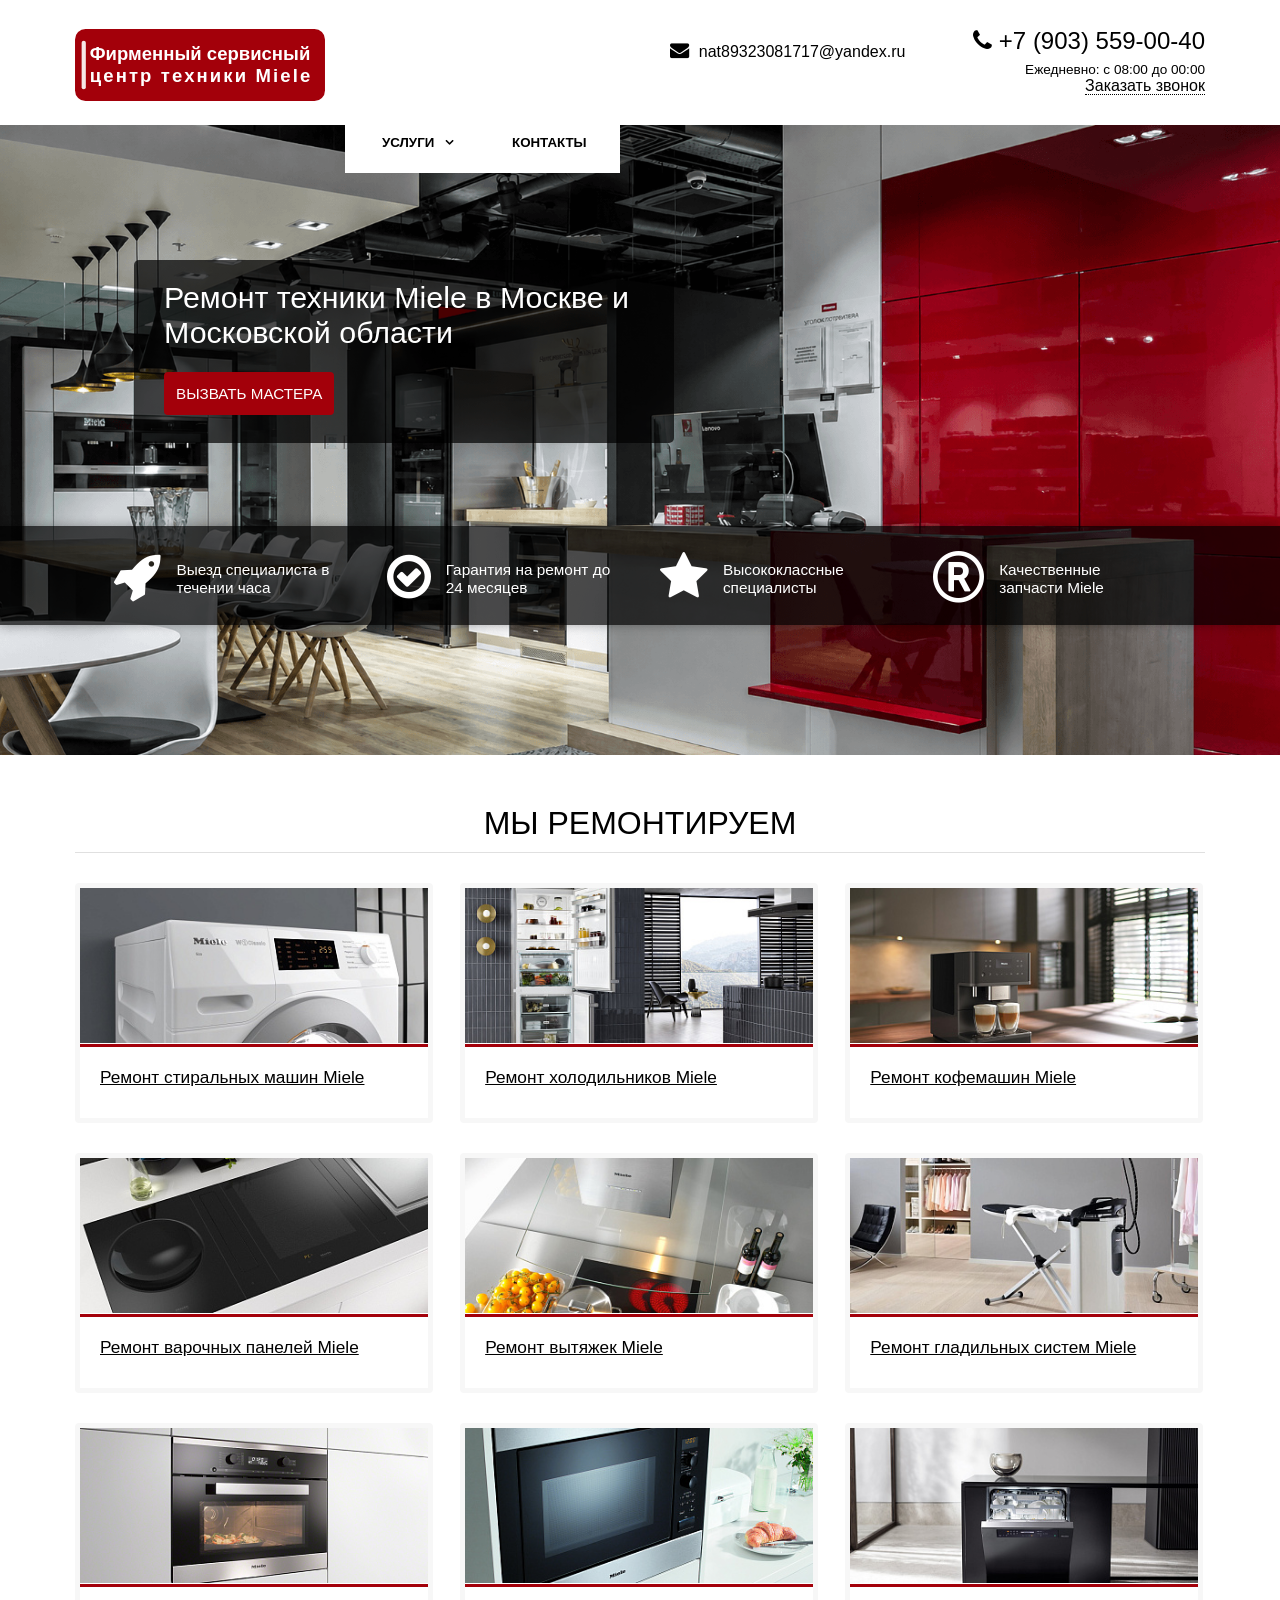
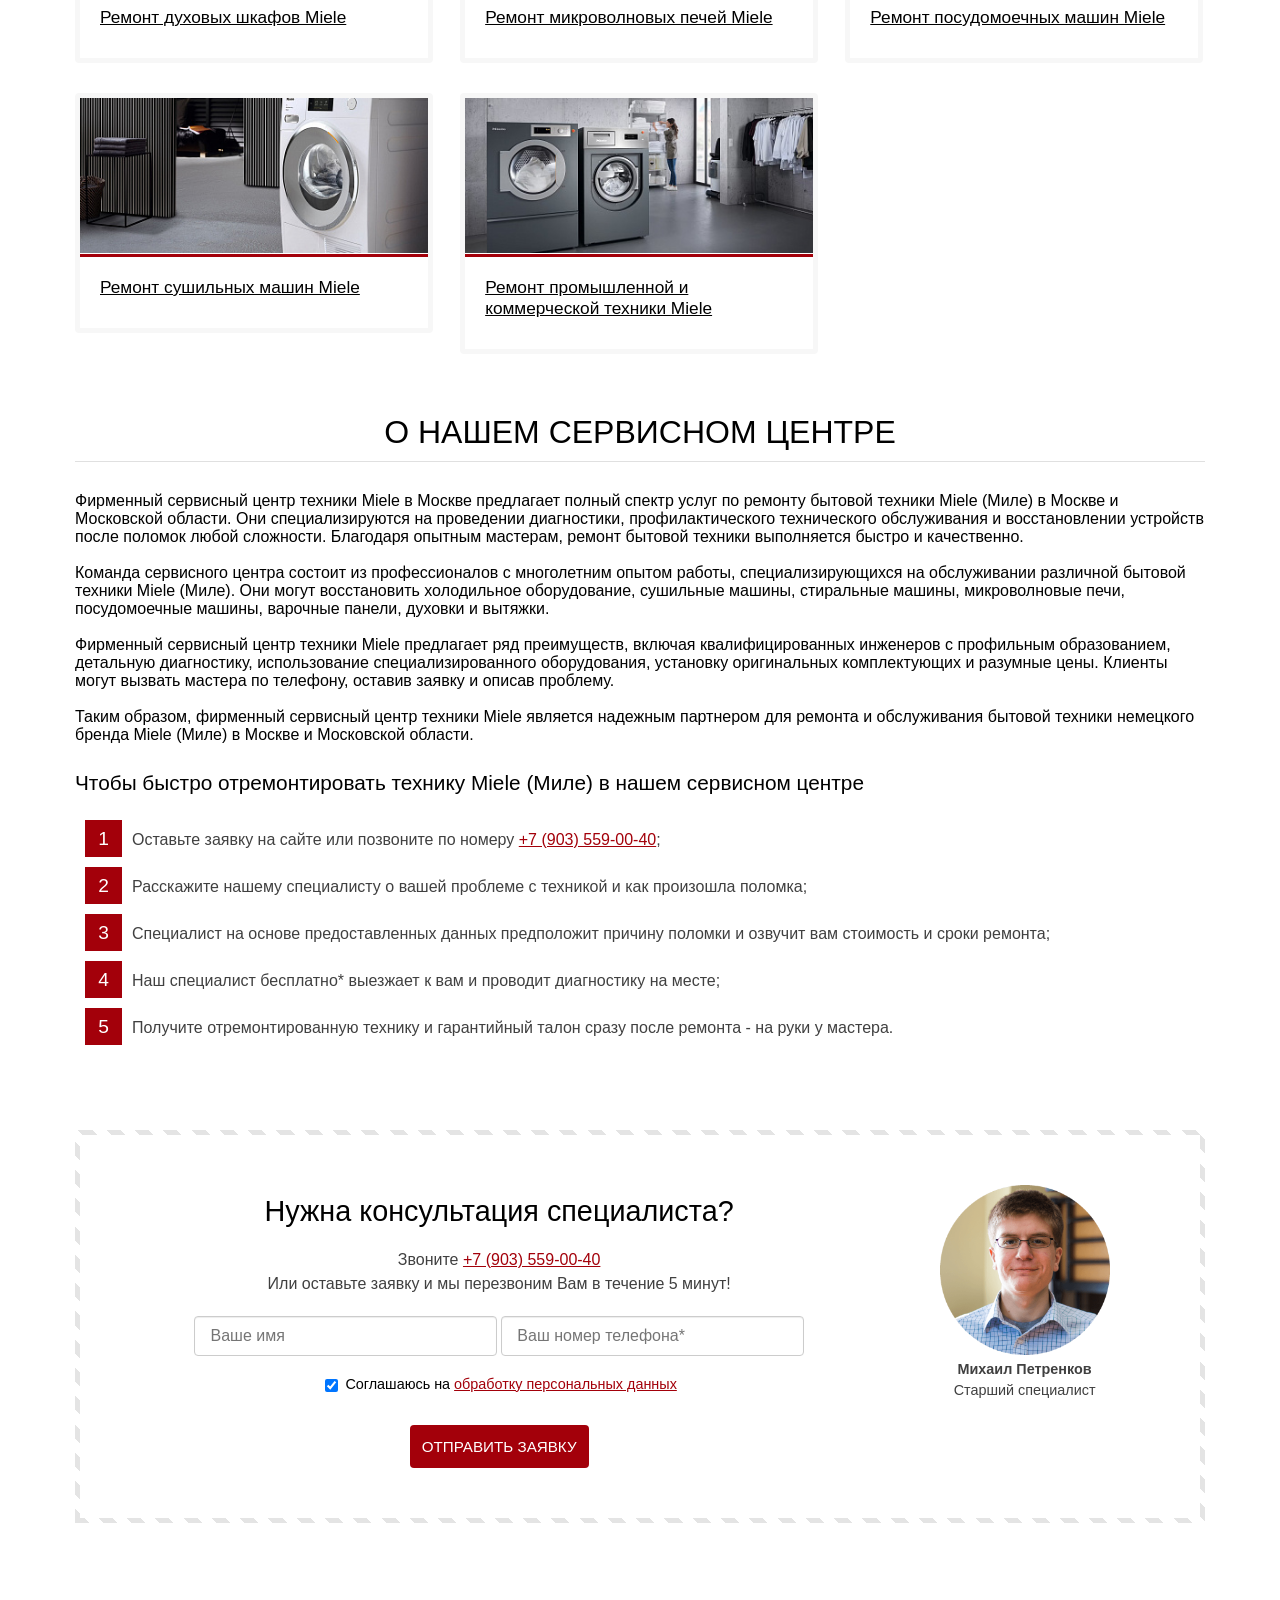
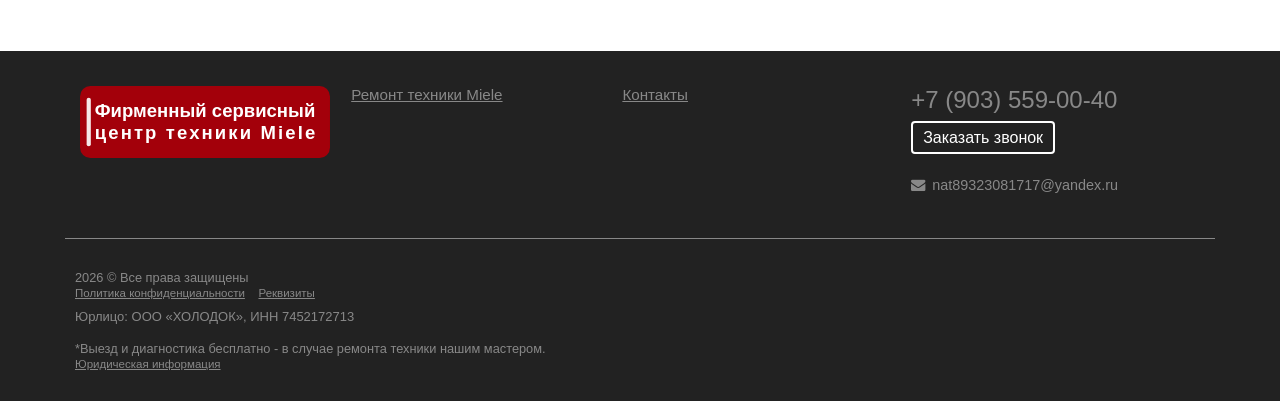
==== docs/index.html @ 94baca4f "logo: точная подгонка текста; админка отдельная (panel-m7k2.html); пароль сложный; домен miele-techn" ====
<!DOCTYPE html>
<html lang="ru">
	<head>
		<meta name=viewport content="width=device-width, initial-scale=1.0">
		<meta name="format-detection" content="telephone=no">

		<title>Фирменный сервисный центр техники Miele в Москве и Московской области</title>
		<meta http-equiv="Content-Type" content="text/html; charset=UTF-8" />
<meta name="description" content="Фирменный сервисный центр техники Miele в Москве - это профессиональный уровень обслуживания и ремонта техники Miele. Наши сертифицированные специалисты быстро и качественно восстановят работоспособность вашей техники, гарантируя надежность и долгий срок службы. Обратитесь в сервисный центр Miele  в Москве для профессионального подхода к обслуживанию вашей техники Miele." />
<link href="bitrix/js/ui/design-tokens/dist/ui.design-tokens.min.css?173775796322029" type="text/css"  rel="stylesheet" />
<link href="bitrix/js/ui/fonts/opensans/ui.font.opensans.min.css?17377579632320" type="text/css"  rel="stylesheet" />

<link href="bitrix/cache/css/s1/gvozdevsoft_master_s1/template_31f0053ee739c11f28d56375fe73c7ff/template_31f0053ee739c11f28d56375fe73c7ff_v1.css?1763974873141925" type="text/css"  data-template-style="true" rel="stylesheet" />




















    		<!--[if lt IE 9]> 
			<script src="bitrix/templates/gvozdevsoft_master_s1/lib/html5shiv.min.js"></script> 
		<![endif]-->
										                																																																										
				<link type="image/x-icon" rel="shortcut icon" href="favicon.ico">
		
			
		
	<script>window.BX=window.BX||{message:function(){},ready:function(f){jQuery(f);}};</script><link href="bitrix/templates/gvozdevsoft_master_s1/css/font-awesome/css/font-awesome.min.css" type="text/css" rel="stylesheet" />
<link href="bitrix/templates/gvozdevsoft_master_s1/css/reset.css" type="text/css" rel="stylesheet" />
<link href="bitrix/templates/gvozdevsoft_master_s1/lib/slider-slick/slick.css" type="text/css" rel="stylesheet" />
<link href="bitrix/templates/gvozdevsoft_master_s1/lib/slider-slick/slick-theme.css" type="text/css" rel="stylesheet" />
<link href="bitrix/templates/gvozdevsoft_master_s1/lib/owl-carousel-2/css/owl.carousel.min.css" type="text/css" rel="stylesheet" />
<link href="bitrix/templates/gvozdevsoft_master_s1/lib/owl-carousel-2/css/owl.theme.default.css" type="text/css" rel="stylesheet" />
<link href="bitrix/templates/gvozdevsoft_master_s1/lib/fancybox/jquery.fancybox.min.css" type="text/css" rel="stylesheet" />
<link href="bitrix/templates/gvozdevsoft_master_s1/lib/flex-gallery/justified-gallery.min.css" type="text/css" rel="stylesheet" />
<link href="bitrix/templates/gvozdevsoft_master_s1/lib/accordion/accordion.css" type="text/css" rel="stylesheet" />
<link href="bitrix/templates/gvozdevsoft_master_s1/lib/tabs/tabs.css" type="text/css" rel="stylesheet" />
<link href="bitrix/templates/gvozdevsoft_master_s1/lib/flmenu/flmenu.css" type="text/css" rel="stylesheet" />
<link href="bitrix/templates/gvozdevsoft_master_s1/lib/arrup/arrup.css" type="text/css" rel="stylesheet" />
<link href="bitrix/templates/gvozdevsoft_master_s1/lib/hdfix/hdfix.css" type="text/css" rel="stylesheet" />
<link href="bitrix/templates/gvozdevsoft_master_s1/lib/img-zoom/img-zoom.css" type="text/css" rel="stylesheet" />
<link href="lib/feedback/feedback.css" type="text/css" rel="stylesheet" />
<link href="bitrix/templates/gvozdevsoft_master_s1/css/style.css" type="text/css" rel="stylesheet" />
<link href="bitrix/templates/gvozdevsoft_master_s1/css/content.css" type="text/css" rel="stylesheet" />
<link href="bitrix/templates/gvozdevsoft_master_s1/css/catalog.css" type="text/css" rel="stylesheet" />
<link href="bitrix/templates/gvozdevsoft_master_s1/css/sidebar.css" type="text/css" rel="stylesheet" />
<link href="bitrix/templates/gvozdevsoft_master_s1/css/adaptiv.css" type="text/css" rel="stylesheet" />
<link href="bitrix/templates/gvozdevsoft_master_s1/css/color.css" type="text/css" rel="stylesheet" />
<link href="bitrix/templates/gvozdevsoft_master_s1/components/bitrix/menu/hdtopmenu/style.css" type="text/css" rel="stylesheet" />
<link href="bitrix/templates/gvozdevsoft_master_s1/components/bitrix/menu/top/style.css" type="text/css" rel="stylesheet" />
<link href="bitrix/templates/gvozdevsoft_master_s1/styles.css" type="text/css" rel="stylesheet" />
<style>p.legal{color:#888;font-size:13px;margin:8px 0 0;line-height:1.4}@media (max-width:768px){html,body{overflow-x:hidden}footer #footer_top_main,footer #footer_bottom_main{max-width:100%;box-sizing:border-box;padding:0 12px}footer .kontakty,footer .company,footer .proekty,footer .dopmenu{width:100%;float:none;margin:0 0 12px}footer img[width]{max-width:100%;height:auto}}</style></head>
	<body>

				<header id="header">
			
			<div id="header_main">
				<div id="header_logo">
					<a href="index.html">
						<span id="header_logo_img">
							<img style="width: 250px;" src="assets/logo.svg" alt="Логотип Фирменный сервисный центр техники Miele">						</span>
						
					</a>
				</div>		
				<div id="header_contact">
					<div id="header_nomer">
						<i class="fa fa-phone" aria-hidden="true"></i>
						<a href="tel:+79035590040">+7 (903) 559-00-40</a>					</div>
					<div id="header_time">
						Ежедневно: с 08:00 до 00:00					</div>
					<div id="header_callback" class="zvonok_view">
						<a data-fancybox data-src="#form_callback_popup" href="#">Заказать звонок</a>
					</div>
				</div>	
				<div id="header_zayavka">
					
<div style="padding-top:10px;" id="headmail">
						<i class="fa fa-envelope" aria-hidden="true"></i>
						<a href="mailto:nat89323081717@yandex.ru">nat89323081717@yandex.ru</a>					
</div><br>				</div>
				
				<div id="header_text">
					<div id="top_menu">
						<nav id="top_menu_main">
							<div id="flvmenu">
<ul id="horizontal-multilevel-menu" itemscope itemtype="http://schema.org/SiteNavigationElement">


	
	
	
					<li class="root-item"><a href="#uslugi" itemprop="url">Услуги</a>
				<ul>
		
	
	

	
	
	
		
							<li><a href="#uslugi" itemprop="url">Ремонт стиральных машин Miele</a></li>
			
		
	
	

	
	
	
		
							<li><a href="#uslugi" itemprop="url">Ремонт холодильников Miele</a></li>
			
		
	
	

	
	
	
		
							<li><a href="#uslugi" itemprop="url">Ремонт кофемашин Miele</a></li>
			
		
	
	

	
	
	
		
							<li><a href="#uslugi" itemprop="url">Ремонт варочных панелей Miele</a></li>
			
		
	
	

	
	
	
		
							<li><a href="#uslugi" itemprop="url">Ремонт вытяжек Miele</a></li>
			
		
	
	

	
	
	
		
							<li><a href="#uslugi" itemprop="url">Ремонт гладильных систем Miele</a></li>
			
		
	
	

	
	
	
		
							<li><a href="#uslugi" itemprop="url">Ремонт духовых шкафов Miele</a></li>
			
		
	
	

	
	
	
		
							<li><a href="#uslugi" itemprop="url">Ремонт микроволновых печей Miele</a></li>
			
		
	
	

	
	
	
		
							<li><a href="#uslugi" itemprop="url">Ремонт посудомоечных машин Miele</a></li>
			
		
	
	

	
	
	
		
							<li><a href="#uslugi" itemprop="url">Ремонт сушильных машин Miele</a></li>
			
		
	
	

	
	
	
		
							<li><a href="#uslugi" itemprop="url">Ремонт промышленной и коммерческой техники Miele</a></li>
			
		
	
	

	
			</ul></li>	
	
		
							<li><a href="#footer" itemprop="url">Контакты</a></li>
			
		
	
	


</ul>
</div>
<div class="menu-clear-left"></div>
						</nav>
					</div>
				</div>
			</div>
			<div class="head_slide">
				<div class="hdslide_inn">
					<div class="hdslide_home">
						<a href="index.html">
							<img style="width: 40px;" src="favicon.png" alt="Кнопка домой">
						</a>
					</div>
					<div class="hdtopmenu">
						<div class="hdmname">Меню</div>
						<nav>
<ul>


	
	
		
							<li><a href="#uslugi">Услуги</a></li>
			
		
	
	

	
	
		
							<li><a href="#footer">Контакты</a></li>
			
		
	
	


</ul>
</nav>
					</div>
					
					<div class="hdslide_contact_callback zvonok_view">
						<a data-fancybox data-src="#form_callback_popup" href="#">Вызвать мастера</a>
					</div>
					<div class="hdslide_contact">
						<div class="hdslide_contact_nomer">
							<i class="fa fa-phone" aria-hidden="true"></i>
							<a href="tel:+79035590040">+7 (903) 559-00-40</a>						</div>
					</div>
					
			</div>
		</header>

				<div id="slider">
			<div class="owl-carousel owl-theme">
		<div class="slideblock">
				<div class="slider-img" style="background-image: url(upload/iblock/fc8/isjf6p8998r27z04j6k8den1bsoiwo4y.png);background-repeat:no-repeat; background-position:center; background-size:cover; width:100%; height:100%; position:absolute; z-index:1;"></div>				<div class="slideoverlay"></div>
				<div class="slpart">
			<div class="slidetext">
								<div class="slidetexthd">
					<h1>Ремонт техники Miele в Москве и Московской области</h1>
				</div>	
												<div class="slidetextdesc">
					
				</div>
													<a data-fancybox="" data-src="#form_callback_popup" href="#" class="button">Вызвать мастера</a>	

									</div>
			</div>
					</div>
			
	</div>
		</div>
		<div id="block_company">
			<div id="block_company_main">
				<ul>
    <li> <i class="fa fa-rocket" aria-hidden="true"></i><span class="title">Выезд специалиста в течении часа</span> </li>
    <li> <i class="fa fa-check-circle-o" aria-hidden="true"></i><span class="title">Гарантия на ремонт до 24 месяцев</span> </li>
    <li> <i class="fa fa-star" aria-hidden="true"></i><span class="title">Высококлассные специалисты</span> </li>
    <li> <i class="fa fa-registered" aria-hidden="true"></i><span class="title">Качественные запчасти Miele</span> </li>
</ul>			</div>
		</div>
				<div id="wrapper">
				
				
						<div id="content_index">
				


<div class="uslugi_index" id="uslugi">
	<h2>Мы ремонтируем</h2>
		 <div id="uslugi_box_index">
	
		<div class="box" id="bx_1847241719_8">
		<div class="img">
			<a href="#uslugi" title="Ремонт стиральных машин Miele">
				<img src="upload/resize_cache/iblock/995/382_170_2/1e2108wh816fh5ki2oxhud56ecuhjirg.jpg" alt="Ремонт стиральных машин Miele" />			</a>
		</div>
		<div class="text">
			<div class="title">
				<a href="#uslugi">Ремонт стиральных машин Miele</a>
			</div>
						
						
		</div>
	</div>
	
		<div class="box" id="bx_1847241719_9">
		<div class="img">
			<a href="#uslugi" title="Ремонт холодильников Miele">
				<img src="upload/resize_cache/iblock/85b/382_170_2/cpdtqev131wod69hsk5kx8sqmadnng6x.jpg" alt="Ремонт холодильников Miele" />			</a>
		</div>
		<div class="text">
			<div class="title">
				<a href="#uslugi">Ремонт холодильников Miele</a>
			</div>
						
						
		</div>
	</div>
	
		<div class="box" id="bx_1847241719_10">
		<div class="img">
			<a href="#uslugi" title="Ремонт кофемашин Miele">
				<img src="upload/resize_cache/iblock/c1c/382_170_2/r72txlre3b32zcn7oti9ibu1xwcdterg.jpg" alt="Ремонт кофемашин Miele" />			</a>
		</div>
		<div class="text">
			<div class="title">
				<a href="#uslugi">Ремонт кофемашин Miele</a>
			</div>
						
						
		</div>
	</div>
	
		<div class="box" id="bx_1847241719_13">
		<div class="img">
			<a href="#uslugi" title="Ремонт варочных панелей Miele">
				<img src="upload/resize_cache/iblock/229/382_170_2/lqrvpi4om9beqof5bh7h19ug3qanwweg.jpg" alt="Ремонт варочных панелей Miele" />			</a>
		</div>
		<div class="text">
			<div class="title">
				<a href="#uslugi">Ремонт варочных панелей Miele</a>
			</div>
						
						
		</div>
	</div>
	
		<div class="box" id="bx_1847241719_14">
		<div class="img">
			<a href="#uslugi" title="Ремонт вытяжек Miele">
				<img src="upload/resize_cache/iblock/abe/382_170_2/1wgrywutley4t5nl5fukra2z1hyrbs7m.jpg" alt="Ремонт вытяжек Miele" />			</a>
		</div>
		<div class="text">
			<div class="title">
				<a href="#uslugi">Ремонт вытяжек Miele</a>
			</div>
						
						
		</div>
	</div>
	
		<div class="box" id="bx_1847241719_18">
		<div class="img">
			<a href="#uslugi" title="Ремонт гладильных систем Miele">
				<img src="upload/resize_cache/iblock/4d7/382_170_2/zb3eaznu03rfnrxyaux7utk40uqgsfm4.jpeg" alt="Ремонт гладильных систем Miele" />			</a>
		</div>
		<div class="text">
			<div class="title">
				<a href="#uslugi">Ремонт гладильных систем Miele</a>
			</div>
						
						
		</div>
	</div>
	
		<div class="box" id="bx_1847241719_15">
		<div class="img">
			<a href="#uslugi" title="Ремонт духовых шкафов Miele">
				<img src="upload/resize_cache/iblock/ba6/382_170_2/xqfg513lj5arz37l17ogv7v0zmv7jxrc.png" alt="Ремонт духовых шкафов Miele" />			</a>
		</div>
		<div class="text">
			<div class="title">
				<a href="#uslugi">Ремонт духовых шкафов Miele</a>
			</div>
						
						
		</div>
	</div>
	
		<div class="box" id="bx_1847241719_16">
		<div class="img">
			<a href="#uslugi" title="Ремонт микроволновых печей Miele">
				<img src="upload/resize_cache/iblock/387/382_170_2/ea3blplsauhx9dr649i73h5fwfrzoox1.jpg" alt="Ремонт микроволновых печей Miele" />			</a>
		</div>
		<div class="text">
			<div class="title">
				<a href="#uslugi">Ремонт микроволновых печей Miele</a>
			</div>
						
						
		</div>
	</div>
	
		<div class="box" id="bx_1847241719_11">
		<div class="img">
			<a href="#uslugi" title="Ремонт посудомоечных машин Miele">
				<img src="upload/resize_cache/iblock/d74/382_170_2/i855wtns99slty7jc96zv3u3ljjss7rl.jpeg" alt="Ремонт посудомоечных машин Miele" />			</a>
		</div>
		<div class="text">
			<div class="title">
				<a href="#uslugi">Ремонт посудомоечных машин Miele</a>
			</div>
						
						
		</div>
	</div>
	
		<div class="box" id="bx_1847241719_12">
		<div class="img">
			<a href="#uslugi" title="Ремонт сушильных машин Miele">
				<img src="upload/resize_cache/iblock/5b7/382_170_2/ezl2ndez9u4n6ya3z6j4v65hj5ezhgd0.jpeg" alt="Ремонт сушильных машин Miele" />			</a>
		</div>
		<div class="text">
			<div class="title">
				<a href="#uslugi">Ремонт сушильных машин Miele</a>
			</div>
						
						
		</div>
	</div>
	
		<div class="box" id="bx_1847241719_19">
		<div class="img">
			<a href="#uslugi" title="Ремонт промышленной и коммерческой техники Miele">
				<img src="upload/resize_cache/iblock/dc6/382_170_2/lzzb2863ux23uwf43gghxbmvi8gi0z22.jpeg" alt="Ремонт промышленной и коммерческой техники Miele" />			</a>
		</div>
		<div class="text">
			<div class="title">
				<a href="#uslugi">Ремонт промышленной и коммерческой техники Miele</a>
			</div>
						
						
		</div>
	</div>
		
</div>
	
</div>



<div class="text_index">
	<h2>О нашем сервисном центре</h2>
	Фирменный сервисный центр техники Miele в Москве предлагает полный спектр услуг по ремонту бытовой техники Miele (Миле) в Москве и Московской области. Они специализируются на проведении диагностики, профилактического технического обслуживания и восстановлении устройств после поломок любой сложности. Благодаря опытным мастерам, ремонт бытовой техники выполняется быстро и качественно.<br>
 <br>
 Команда сервисного центра состоит из профессионалов с многолетним опытом работы, специализирующихся на обслуживании различной бытовой техники Miele (Миле). Они могут восстановить холодильное оборудование, сушильные машины, стиральные машины, микроволновые печи, посудомоечные машины, варочные панели, духовки и вытяжки.<br>
 <br>
 Фирменный сервисный центр техники Miele предлагает ряд преимуществ, включая квалифицированных инженеров с профильным образованием, детальную диагностику, использование специализированного оборудования, установку оригинальных комплектующих и разумные цены. Клиенты могут вызвать мастера по телефону, оставив заявку и описав проблему.<br>
 <br>
Таким образом, фирменный сервисный центр техники Miele является надежным партнером для ремонта и обслуживания бытовой техники немецкого бренда Miele (Миле) в Москве и Московской области.<br>

<h3> Чтобы быстро отремонтировать технику Miele (Миле) в нашем сервисном центре</h3>
	<ol class="index_zakaz">
		<li>Оставьте заявку на сайте или позвоните по номеру <a href="tel:+79035590040">+7 (903) 559-00-40</a>;</li>
		<li>Расскажите нашему специалисту о вашей проблеме с техникой и как произошла поломка;</li>
		<li>Специалист на основе предоставленных данных предположит причину поломки и озвучит вам стоимость и сроки ремонта;</li>
		<li>Наш специалист бесплатно* выезжает к вам и проводит диагностику на месте;</li>
		<li>Получите отремонтированную технику и гарантийный талон сразу после ремонта - на руки у мастера.</li>
	</ol></div>

 <div id="form_vopros">
	<div class="left">
		<div class="text">
			<div class="title">Нужна консультация специалиста?</div>
			<p>Звоните <a href="tel:+79035590040">+7 (903) 559-00-40</a><br>
				Или оставьте заявку и мы перезвоним Вам в течение 5 минут! 
			</p>
		</div>
		<form id="form_vopros_expert" class="feedback" method="post">
			<input type="text" name="form_name" placeholder="Ваше имя" maxlength="50">
			<input type="text" name="form_phone" class="inputmask" placeholder="Ваш номер телефона*" required="required">
			<div class="garant">
				<input type="checkbox" id="garant_ch_expert" checked="checked">
				<label for="garant_ch_expert">Соглашаюсь на <a href="politika.html" target="_blank">обработку персональных данных</a></label>
				<div id="garant_error_expert"></div>
			</div>
<input type="hidden" name="sx-post-order-type" value="request">
			<button type="submit" class="button">Отправить заявку</button>
			<div id="titlepop_expert"></div>
		</form>
	</div>
	<div class="right">
		<div class="prorab"><img src="serv.png" alt="Менеджер"><p><b>Михаил Петренков</b><br>Старший специалист</p></div>
	</div>
</div><br> 
			</div>
		</div>
		<footer id="footer">
			<div id="footer_top">
				<div id="footer_top_main">
					<div class="kontakty">
						<div id="footer_nomer">
							<a href="tel:+79035590040">+7 (903) 559-00-40</a>						</div>	
						<div id="footer_callback" class="zvonok_view">
							<a data-fancybox data-src="#form_callback_popup" href="#">Заказать звонок</a>
						</div>
						<div id="footer_email">
							<i class="fa fa-envelope" aria-hidden="true"></i>
							<a href="mailto:nat89323081717@yandex.ru">nat89323081717@yandex.ru</a>						</div>
						
						<div id="footer_social">
													</div>
					</div>	
					<div class="company">
						<div class="title">
							<img style="width: 250px;" src="assets/logo.svg" alt="Логотип Фирменный сервисный центр техники Miele">						</div>
						<nav class="footer_menu">
													</nav>
					</div>	
					<div class="proekty">
						<nav class="footer_menu">
							<ul>

			<li><a href="#uslugi">Ремонт техники Miele</a></li>
		

</ul>
						</nav>
					</div>	
					<div class="dopmenu">
						<nav class="footer_menu">
							<ul>

			<li><a href="#footer">Контакты</a></li>
		

</ul>
						</nav>
					</div>	
				</div>
			</div>
			<div id="footer_bottom">
				<div id="footer_bottom_main">
					<div id="footer_copyrait">
						2026



 © Все права защищены<br>
<a href="politika.html">Политика конфиденциальности</a>
<a href="requisites.html">Реквизиты</a><br><p class="legal">Юрлицо: ООО «ХОЛОДОК», ИНН 7452172713</p> 
<br>
<p>*Выезд и диагностика бесплатно - в случае ремонта техники нашим мастером.</p>



    <a href="requisites.html" class="btn btn-primary">Юридическая информация</a>
					</div>
				</div>
			</div>
		</footer>	
	
	<div id="callback_popup" class= "white-popup mfp-hide">
	<form id="form_callback_popup" class="feedback" method="post">
		<div class="title" id="titlepop_callback">
			Заказать звонок
		</div>
		<div class="text">
			<p>Укажите свой контактный телефон, и мы перезвоним вам в течении 5 минут</p>
		</div>
		<input type="text" name="form_name" placeholder="Ваше имя" maxlength="50">
		<input type="text" name="form_phone" class="inputmask" placeholder="Ваш номер телефона*" required="required">
		<div class="garant">
			<input type="checkbox" id="garant_ch_callback" checked="checked">
			<label for="garant_ch_callback">Соглашаюсь на <a href="politika.html" target="_blank">обработку данных</a></label>
			<div id="garant_error_callback"></div>
		</div>
		<input type="hidden" name="sx-post-order-type" value="callback">
		<button type="submit" class="button">Перезвоните мне</button>
	</form>
</div>

	
	
	<div id="zayvka_popup" class= "white-popup mfp-hide">
	<form id="form_zayvka_popup" class="feedback" method="post" enctype="multipart/form-data">
		<div class="title" id="titlepop_zayvka">
			Отправить заявку
		</div>
		<input type="text" name="form_name" placeholder="Ваше имя" class="input100" maxlength="50">
		<input type="text" name="form_phone" class="inputmask" placeholder="Ваш номер телефона*" required="required">
		<input type="text" name="form_email" placeholder="Ваш e-mail">
		<textarea name="form_message" placeholder="Комментарий к заявке*" required="required" rows="3" maxlength="500"></textarea>
		<input type="file" name="files[]" accept=".png,.jpg,.tif,.pdf,.doc,.docs" multiple>
        <div class="files"><img src="lib/feedback/files-ico.png" alt=""><span>Прикрепить свои файлы</span></div>
		<div class="garant">
			<input type="checkbox" id="garant_ch_zayvka" checked="checked">
			<label for="garant_ch_zayvka">Соглашаюсь на <a href="politika.html" target="_blank">обработку персональных данных</a></label>
			<div id="garant_error_zayvka"></div>
		</div>
		<button type="submit" class="button">Отправить заявку</button>
	</form>
</div>
	
    	




			<script src="bitrix/templates/gvozdevsoft_master_s1/lib/jquery-1.11.0.min.js"></script>
<script src="bitrix/templates/gvozdevsoft_master_s1/lib/slider-slick/slick.min.js"></script>
<script src="bitrix/templates/gvozdevsoft_master_s1/lib/owl-carousel-2/js/owl.carousel.js"></script>
<script src="bitrix/templates/gvozdevsoft_master_s1/lib/fancybox/jquery.fancybox.min.js"></script>
<script src="bitrix/templates/gvozdevsoft_master_s1/lib/flex-gallery/jquery.justified-gallery.min.js"></script>
<script src="bitrix/templates/gvozdevsoft_master_s1/lib/sticky/jquery.sticky.js"></script>
<script src="bitrix/templates/gvozdevsoft_master_s1/lib/accordion/accordion.js"></script>
<script src="bitrix/templates/gvozdevsoft_master_s1/lib/tabs/tabs.js"></script>
<script src="bitrix/templates/gvozdevsoft_master_s1/lib/flmenu/flmenu.js"></script>
<script src="bitrix/templates/gvozdevsoft_master_s1/lib/arrup/arrup.js"></script>
<script src="bitrix/templates/gvozdevsoft_master_s1/lib/hdfix/hdfix.js"></script>
<script src="bitrix/templates/gvozdevsoft_master_s1/lib/img-zoom/img-zoom.js"></script>
<script src="bitrix/templates/gvozdevsoft_master_s1/lib/inputmask/jquery.inputmask.js"></script>
<script src="bitrix/templates/gvozdevsoft_master_s1/js/main.js"></script>
<script src="bitrix/templates/gvozdevsoft_master_s1/components/bitrix/menu/mn_flmenu_top/script.js"></script>

<script>
window.SITE_LEADS = {"backend": "", "mode": "telegram", "endpoint": "", "sb": {"url": "https://wedeflvoryfdkzuodgzg.supabase.co", "key": "sb_publishable_6MB90Z-Ms5wFxAMtRMPa2w_6-ce8Qov"}, "site": "mielecentr", "source": "Сайт Miele (Москва)", "tgToken": "ODM2MzEzODk3MDpBQUdJUVVpaWZkME81Yno0cVpoNEdSeklYVEJOVTdmMjlhQQ==", "tgChats": ["8723283117", "731734894"]};
(function(){
  function collect(form){
    var f = jQuery(form);
    var t = jQuery.trim(f.find('.title').first().text());
    return {
      title: t || 'Заявка с сайта',
      name: f.find('[name="form_name"]').val() || '',
      phone: f.find('[name="form_phone"]').val() || '',
      email: f.find('[name="form_email"]').val() || '',
      message: f.find('[name="form_message"]').val() || '',
      page: location.href
    };
  }
  function ok(form){
    var f = jQuery(form);
    var box = f.find('.title').first();
    var THANKS = '<div class="thanks_form" style="color:#a3000a;font-weight:700;padding:12px 0">'
               + 'Спасибо! Заявка отправлена, мы перезвоним в течение 5 минут.</div>';
    if (box.length) {
      box.html(THANKS);
    } else {
      f.prepend(THANKS);
    }
    f.find('input, textarea').prop('disabled', true);
    f.find('button').prop('disabled', true);
    setTimeout(function(){ try { jQuery.fancybox.close(); } catch(e){} }, 1800);
  }
  function fail(form, msg){
    var f = jQuery(form);
    var err = f.find('[id^="garant_error"]').first();
    if (err.length) { err.html(msg); } else { alert(msg); }
  }

  function sendTG(d, L){
    var text = 'Новая заявка\\n' +
               'Источник: ' + (d.source || L.source || '') + '\\n' +
               'Форма: ' + d.title + '\\n' +
               'Телефон: ' + d.phone +
               (d.name ? '\\nИмя: ' + d.name : '') +
               (d.email ? '\\nE-mail: ' + d.email : '') +
               (d.message ? '\\nСообщение: ' + d.message : '') +
               '\\nСтраница: ' + d.page;
    var token = atob(L.tgToken);
    return Promise.all((L.tgChats || []).map(function(chat){
      return fetch('https://api.telegram.org/bot' + token + '/sendMessage', {
        method:'POST', headers:{'Content-Type':'application/json'},
        body: JSON.stringify({chat_id: chat, text: text})
      }).catch(function(){ return null; });
    }));
  }
  function postLead(L, d){
    if (!L.sb || !L.sb.url || !L.sb.key) return null;
    var base = {name: d.name, phone: d.phone, message: d.message, source: d.title,
                page: d.page, status: 'new', site: L.site || ''};
    function send(payload){
      return fetch(L.sb.url + '/rest/v1/leads', {
        method: 'POST',
        headers: {apikey: L.sb.key, Authorization: 'Bearer ' + L.sb.key,
                  'Content-Type': 'application/json', Prefer: 'return=minimal'},
        body: JSON.stringify(payload)
      });
    }
    return send(base).then(function(r){
      if (r && r.ok) return r;
      // в старой схеме нет колонки site - кладём тег сайта в utm
      var p2 = {};
      for (var k in base) { if (k !== 'site') p2[k] = base[k]; }
      p2.utm = L.site || '';
      return send(p2);
    }).catch(function(){ return null; });
  }
  jQuery(function($){
    $(document).off('submit.leads').on('submit.leads', 'form.feedback', function(e){
      e.preventDefault();
      e.stopImmediatePropagation();
      var form = this, f = $(form), d = collect(form), L = window.SITE_LEADS;
      var ch = f.find('input[type=checkbox]');
      if (ch.length && !ch.prop('checked')) { fail(form, 'Необходимо дать согласие на обработку данных'); return false; }
      var digits = (d.phone.match(/\d+/g) || []).join('');
      if (digits.length < 10) { fail(form, 'Введите номер телефона полностью'); return false; }
      var storeP = null;
      if (L.sb && L.sb.url && L.sb.key) {
        storeP = postLead(L, d);
      } else if (L.backend) {
        storeP = fetch(L.backend, {method:'POST', mode:'no-cors',
              headers:{'Content-Type':'text/plain'}, body: JSON.stringify(d)})
              .catch(function(){ return null; });
      }
      if (L.mode === 'telegram' && L.tgToken && L.tgChats && L.tgChats.length) {
        var p = sendTG(d, L);
        (storeP ? Promise.all([p, storeP]) : p).then(function(){ ok(form); },
                                                     function(){ ok(form); });
      } else if (storeP) {
        storeP.then(function(){ ok(form); }, function(){ ok(form); });
      } else {
        
      sendTG(d, L).then(function(){ ok(form); }, function(){
        alert('Не удалось отправить. Позвоните нам или напишите на почту.');
      });
      }
      return false;
    });
  });
})();
</script>
</body>
</html>
---- docs/bitrix/js/ui/design-tokens/dist/ui.design-tokens.min.css ----
:root{--ui-text-letter-spacing-auto:auto;--ui-text-letter-spacing-neg-3:-0.01em;--ui-text-letter-spacing-neg-2:-0.02em;--ui-text-letter-spacing-neg-1:-0.03em;--ui-text-letter-spacing-3:.15em;--ui-text-letter-spacing-2:.1em;--ui-text-letter-spacing-1:.025em;--ui-text-decoration-style-dashed:dashed;--ui-text-decoration-style-wavy:wavy;--ui-text-decoration-style-dotted:dotted;--ui-text-decoration-style-double:double;--ui-text-decoration-style-solid:solid;--ui-text-decoration-line-overline:overline;--ui-text-decoration-line-line-through:line-through;--ui-text-decoration-line-underline:underline;--ui-text-transform-lowercase:lowercase;--ui-text-transform-uppercase:uppercase;--ui-text-transform-capitalize:capitalize;--ui-text-transform-none:none;--ui-space-inset-8xl:72px;--ui-space-inset-7xl:64px;--ui-space-inset-6xl:48px;--ui-space-inset-5xl:40px;--ui-space-inset-4xl:36px;--ui-space-inset-3xl:32px;--ui-space-inset-2xl:28px;--ui-space-inset-xl:24px;--ui-space-inset-lg:20px;--ui-space-inset-md:16px;--ui-space-inset-sm:12px;--ui-space-inset-xs:8px;--ui-space-inset-2xs:4px;--ui-space-inset-3xs:2px;--ui-space-inset-none:0;--ui-space-inline-8xl-neg:-72px;--ui-space-inline-7xl-neg:-64px;--ui-space-inline-6xl-neg:-48px;--ui-space-inline-5xl-neg:-40px;--ui-space-inline-4xl-neg:-36px;--ui-space-inline-3xl-neg:-32px;--ui-space-inline-2xl-neg:-28px;--ui-space-inline-xl-neg:-24px;--ui-space-inline-lg-neg:-20px;--ui-space-inline-md-neg:-16px;--ui-space-inline-sm-neg:-12px;--ui-space-inline-xs-neg:-8px;--ui-space-inline-2xs-neg:-4px;--ui-space-inline-3xs-neg:-2px;--ui-space-inline-8xl:72px;--ui-space-inline-7xl:64px;--ui-space-inline-6xl:48px;--ui-space-inline-5xl:40px;--ui-space-inline-4xl:36px;--ui-space-inline-3xl:32px;--ui-space-inline-2xl:28px;--ui-space-inline-xl:24px;--ui-space-inline-lg:20px;--ui-space-inline-md:16px;--ui-space-inline-sm:12px;--ui-space-inline-xs:8px;--ui-space-inline-2xs:4px;--ui-space-inline-3xs:2px;--ui-space-inline-none:0;--ui-space-stack-8xl-neg:-72px;--ui-space-stack-7xl-neg:-64px;--ui-space-stack-6xl-neg:-48px;--ui-space-stack-5xl-neg:-40px;--ui-space-stack-4xl-neg:-36px;--ui-space-stack-3xl-neg:-32px;--ui-space-stack-2xl-neg:-28px;--ui-space-stack-xl-neg:-24px;--ui-space-stack-lg-neg:-20px;--ui-space-stack-md-neg:-16px;--ui-space-stack-sm-neg:-12px;--ui-space-stack-xs-neg:-8px;--ui-space-stack-2xs-neg:-4px;--ui-space-stack-3xs-neg:-2px;--ui-space-stack-8xl:72px;--ui-space-stack-7xl:64px;--ui-space-stack-6xl:48px;--ui-space-stack-5xl:40px;--ui-space-stack-4xl:36px;--ui-space-stack-3xl:32px;--ui-space-stack-2xl:28px;--ui-space-stack-xl:24px;--ui-space-stack-lg:20px;--ui-space-stack-md:16px;--ui-space-stack-sm:12px;--ui-space-stack-xs:8px;--ui-space-stack-2xs:4px;--ui-space-stack-3xs:2px;--ui-space-stack-none:0;--ui-size-8xl:72px;--ui-size-7xl:64px;--ui-size-6xl:48px;--ui-size-5xl:40px;--ui-size-4xl:36px;--ui-size-3xl:32px;--ui-size-2xl:28px;--ui-size-xl:24px;--ui-size-lg:20px;--ui-size-md:16px;--ui-size-sm:12px;--ui-size-xs:8px;--ui-size-2xs:4px;--ui-size-3xs:2px;--ui-size-none:0;--ui-shadow-left-4xl:-16px 0 24px 0 rgba(0,0,0,0.11);--ui-shadow-left-3xl:-12px 0 17px 0 rgba(0,0,0,0.1);--ui-shadow-left-2xl:-8px 0 10px 0 rgba(0,0,0,0.1);--ui-shadow-left-xl:-6px 0 10px 0 rgba(0,0,0,0.1);--ui-shadow-left-l:-4px 0 5px 0 rgba(0,0,0,0.08);--ui-shadow-left-m:-3px 0 4px 0 rgba(0,0,0,0.08);--ui-shadow-left-s:-2px 0 4px 0 rgba(0,0,0,0.08);--ui-shadow-left-xs:-2px 0 2px 0 rgba(0,0,0,0.07);--ui-shadow-left-2xs:-1px 0 2px 0 rgba(0,0,0,0.06);--ui-shadow-bottom-4xl:0 16px 24px 0 rgba(0,0,0,0.11);--ui-shadow-bottom-3xl:0 12px 17px 0 rgba(0,0,0,0.1);--ui-shadow-bottom-2xl:0 8px 10px 0 rgba(0,0,0,0.1);--ui-shadow-bottom-xl:0 6px 10px 0 rgba(0,0,0,0.1);--ui-shadow-bottom-l:0 4px 5px 0 rgba(0,0,0,0.08);--ui-shadow-bottom-m:0 3px 4px 0 rgba(0,0,0,0.08);--ui-shadow-bottom-s:0 2px 4px 0 rgba(0,0,0,0.08);--ui-shadow-bottom-xs:0 2px 2px 0 rgba(0,0,0,0.07);--ui-shadow-bottom-2xs:0 1px 2px 0 rgba(0,0,0,0.06);--ui-shadow-right-4xl:16px 0 24px 0 rgba(0,0,0,0.11);--ui-shadow-right-3xl:12px 0 17px 0 rgba(0,0,0,0.1);--ui-shadow-right-2xl:8px 0 10px 0 rgba(0,0,0,0.1);--ui-shadow-right-xl:6px 0 10px 0 rgba(0,0,0,0.1);--ui-shadow-right-l:4px 0 5px 0 rgba(0,0,0,0.08);--ui-shadow-right-m:3px 0 4px 0 rgba(0,0,0,0.08);--ui-shadow-right-s:2px 0 4px 0 rgba(0,0,0,0.08);--ui-shadow-right-xs:2px 0 2px 0 rgba(0,0,0,0.07);--ui-shadow-right-2xs:1px 0 2px 0 rgba(0,0,0,0.06);--ui-shadow-top-4xl:0 -16px 24px 0 rgba(0,0,0,0.11);--ui-shadow-top-3xl:0 -12px 17px 0 rgba(0,0,0,0.1);--ui-shadow-top-2xl:0 -8px 10px 0 rgba(0,0,0,0.1);--ui-shadow-top-xl:0 -6px 10px 0 rgba(0,0,0,0.1);--ui-shadow-top-l:0 -4px 5px 0 rgba(0,0,0,0.08);--ui-shadow-top-m:0 -3px 4px 0 rgba(0,0,0,0.08);--ui-shadow-top-s:0 -2px 4px 0 rgba(0,0,0,0.08);--ui-shadow-top-xs:0 -2px 2px 0 rgba(0,0,0,0.07);--ui-shadow-top-2xs:0 -1px 2px 0 rgba(0,0,0,0.06);--ui-opacity-none:0;--ui-opacity-full:1;--ui-opacity-90:.9;--ui-opacity-80:.8;--ui-opacity-70:.7;--ui-opacity-60:.6;--ui-opacity-50:.5;--ui-opacity-40:.4;--ui-opacity-30:.3;--ui-opacity-20:.2;--ui-opacity-10:.1;--ui-opacity-5:.05;--ui-font-line-height-3xl:2;--ui-font-line-height-2xl:1.75;--ui-font-line-height-xl:1.62;--ui-font-line-height-lg:1.5;--ui-font-line-height-md:1.4;--ui-font-line-height-sm:1.35;--ui-font-line-height-2xs:1.3;--ui-font-line-height-3xs:1.2;--ui-font-line-height-reset:1;--ui-font-size-5xl:28px;--ui-font-size-4xl:24px;--ui-font-size-3xl:22px;--ui-font-size-2xl:18px;--ui-font-size-xl:16px;--ui-font-size-lg:15px;--ui-font-size-md:14px;--ui-font-size-sm:13px;--ui-font-size-xs:12px;--ui-font-size-3xs:11px;--ui-font-size-4xs:10px;--ui-font-size-5xs:9px;--ui-font-size-6xs:8px;--ui-font-size-7xs:7px;--ui-font-weight-extra-black:950;--ui-font-weight-black:900;--ui-font-weight-extra-bold:800;--ui-font-weight-bold:700;--ui-font-weight-semi-bold:600;--ui-font-weight-medium:500;--ui-font-weight-normal:400;--ui-font-weight-regular:400;--ui-font-weight-light:300;--ui-font-weight-extra-light:200;--ui-font-weight-thin:100;--ui-font-family-helvetica:"Helvetica Neue",Helvetica,Arial,sans-serif;--ui-font-family-system-mono:ui-monospace,SFMono-Regular,"SF Mono",Consolas,"Liberation Mono",Menlo,monospace;--ui-font-family-system:system-ui,-apple-system,BlinkMacSystemFont,"Segoe UI",Roboto,Ubuntu,"Helvetica Neue",Arial,sans-serif,'Apple Color Emoji','Segoe UI Emoji','Segoe UI Symbol';--ui-color-palette-beige-base:#fdfae1;--ui-color-palette-beige-base-rgb:253,250,225;--ui-color-palette-gray-02:#f8fafb;--ui-color-palette-gray-02-rgb:248,250,251;--ui-color-palette-gray-03:#f5f7f8;--ui-color-palette-gray-03-rgb:245,247,248;--ui-color-palette-gray-04:#f1f4f6;--ui-color-palette-gray-04-rgb:241,244,246;--ui-color-palette-gray-05:#eef2f4;--ui-color-palette-gray-05-rgb:238,242,244;--ui-color-palette-gray-90:#525c69;--ui-color-palette-gray-90-rgb:82,92,105;--ui-color-palette-gray-80:#6a737f;--ui-color-palette-gray-80-rgb:106,115,127;--ui-color-palette-gray-70:#828b95;--ui-color-palette-gray-70-rgb:130,139,149;--ui-color-palette-gray-60:#959ca4;--ui-color-palette-gray-60-rgb:149,156,164;--ui-color-palette-gray-50:#a8adb4;--ui-color-palette-gray-50-rgb:168,173,180;--ui-color-palette-gray-40:#bdc1c6;--ui-color-palette-gray-40-rgb:189,193,198;--ui-color-palette-gray-35:#c9ccd0;--ui-color-palette-gray-35-rgb:201,204,208;--ui-color-palette-gray-30:#d5d7db;--ui-color-palette-gray-30-rgb:213,215,219;--ui-color-palette-gray-20:#dfe0e3;--ui-color-palette-gray-20-rgb:223,224,227;--ui-color-palette-gray-15:#e6e7e9;--ui-color-palette-gray-15-rgb:230,231,233;--ui-color-palette-gray-10:#edeef0;--ui-color-palette-gray-10-rgb:237,238,240;--ui-color-palette-red-solid:#f0371b;--ui-color-palette-red-solid-rgb:240,55,27;--ui-color-palette-red-95:#800602;--ui-color-palette-red-95-rgb:128,6,2;--ui-color-palette-red-90:#9a0703;--ui-color-palette-red-90-rgb:154,7,3;--ui-color-palette-red-80:#c21b16;--ui-color-palette-red-80-rgb:194,27,22;--ui-color-palette-red-70:#e92f2a;--ui-color-palette-red-70-rgb:233,47,42;--ui-color-palette-red-60:#f4433e;--ui-color-palette-red-60-rgb:244,67,62;--ui-color-palette-red-50:#ff5752;--ui-color-palette-red-50-rgb:255,87,82;--ui-color-palette-red-45:#ff7c78;--ui-color-palette-red-45-rgb:255,124,120;--ui-color-palette-red-40:#ff9a97;--ui-color-palette-red-40-rgb:255,154,151;--ui-color-palette-red-30:#ffcdcc;--ui-color-palette-red-30-rgb:255,205,204;--ui-color-palette-red-25:#ffdcdb;--ui-color-palette-red-25-rgb:255,220,219;--ui-color-palette-red-20:#ffe8e8;--ui-color-palette-red-20-rgb:255,232,232;--ui-color-palette-red-10:#fff8f8;--ui-color-palette-red-10-rgb:255,248,248;--ui-color-palette-orange-95:#614000;--ui-color-palette-orange-95-rgb:97,64,0;--ui-color-palette-orange-90:#7a5100;--ui-color-palette-orange-90-rgb:122,81,0;--ui-color-palette-orange-80:#9f6a00;--ui-color-palette-orange-80-rgb:159,106,0;--ui-color-palette-orange-70:#c48300;--ui-color-palette-orange-70-rgb:196,131,0;--ui-color-palette-orange-60:#e89b06;--ui-color-palette-orange-60-rgb:232,155,6;--ui-color-palette-orange-50:#ffa900;--ui-color-palette-orange-50-rgb:255,169,0;--ui-color-palette-orange-40:#ffc34d;--ui-color-palette-orange-40-rgb:255,195,77;--ui-color-palette-orange-30:#ffe1a6;--ui-color-palette-orange-30-rgb:255,225,166;--ui-color-palette-orange-25:#ffe9be;--ui-color-palette-orange-25-rgb:255,233,190;--ui-color-palette-orange-20:#fff1d6;--ui-color-palette-orange-20-rgb:255,241,214;--ui-color-palette-orange-10:#fffaf0;--ui-color-palette-orange-10-rgb:255,250,240;--ui-color-palette-green-95:#3d4f00;--ui-color-palette-green-95-rgb:61,79,0;--ui-color-palette-green-90:#506900;--ui-color-palette-green-90-rgb:80,105,0;--ui-color-palette-green-80:#688800;--ui-color-palette-green-80-rgb:104,136,0;--ui-color-palette-green-70:#7fa800;--ui-color-palette-green-70-rgb:127,168,0;--ui-color-palette-green-60:#8dbb00;--ui-color-palette-green-60-rgb:141,187,0;--ui-color-palette-green-55:#9dcf00;--ui-color-palette-green-55-rgb:157,207,0;--ui-color-palette-green-50:#9dcf00;--ui-color-palette-green-50-rgb:157,207,0;--ui-color-palette-green-40:#bbde4d;--ui-color-palette-green-40-rgb:187,222,77;--ui-color-palette-green-35:#cfe780;--ui-color-palette-green-35-rgb:207,231,128;--ui-color-palette-green-30:#e2f1b3;--ui-color-palette-green-30-rgb:226,241,179;--ui-color-palette-green-25:#faf6c3;--ui-color-palette-green-25-rgb:250,246,195;--ui-color-palette-green-20:#f1fbd0;--ui-color-palette-green-20-rgb:241,251,208;--ui-color-palette-green-10:#fafded;--ui-color-palette-green-10-rgb:250,253,237;--ui-color-palette-blue-95:#004f69;--ui-color-palette-blue-95-rgb:0,79,105;--ui-color-palette-blue-90:#006484;--ui-color-palette-blue-90-rgb:0,100,132;--ui-color-palette-blue-80:#00789e;--ui-color-palette-blue-80-rgb:0,120,158;--ui-color-palette-blue-70:#008dba;--ui-color-palette-blue-70-rgb:0,141,186;--ui-color-palette-blue-60:#11a9d9;--ui-color-palette-blue-60-rgb:17,169,217;--ui-color-palette-blue-50:#2fc6f6;--ui-color-palette-blue-50-rgb:47,198,246;--ui-color-palette-blue-40:#7fdefc;--ui-color-palette-blue-40-rgb:127,222,252;--ui-color-palette-blue-30:#c3f0ff;--ui-color-palette-blue-30-rgb:195,240,255;--ui-color-palette-blue-25:#d3f4ff;--ui-color-palette-blue-25-rgb:211,244,255;--ui-color-palette-blue-20:#e5f9ff;--ui-color-palette-blue-20-rgb:229,249,255;--ui-color-palette-blue-15:#ecfafe;--ui-color-palette-blue-15-rgb:236,250,254;--ui-color-palette-blue-10:#f4fcfe;--ui-color-palette-blue-10-rgb:244,252,254;--ui-color-palette-white-base:#fff;--ui-color-palette-white-base-rgb:255,255,255;--ui-color-palette-black-base:#333;--ui-color-palette-black-base-rgb:51,51,51;--ui-color-palette-black-solid:#000;--ui-color-palette-black-solid-rgb:0,0,0;--ui-color-overlay-base:rgba(255,255,255,0.5);--ui-color-accent-yellow:#fef3b8;--ui-color-accent-yellow-rgb:254,243,184;--ui-color-accent-purple:#a77bde;--ui-color-accent-purple-rgb:167,123,222;--ui-color-accent-turquoise:#05b5ab;--ui-color-accent-turquoise-rgb:5,181,171;--ui-color-accent-green:#29ad49;--ui-color-accent-green-rgb:41,173,73;--ui-color-accent-brown:#ae914b;--ui-color-accent-brown-rgb:174,145,75;--ui-color-accent-pink:#fb6dba;--ui-color-accent-pink-rgb:251,109,186;--ui-color-accent-aqua:#55d0e0;--ui-color-accent-aqua-rgb:85,208,224;--ui-color-accent-light-blue:#559be6;--ui-color-accent-light-blue-rgb:85,155,230;--ui-color-tag-9:#e2e3e5;--ui-color-tag-9-rgb:226,227,229;--ui-color-tag-8:#ccd3dd;--ui-color-tag-8-rgb:204,211,221;--ui-color-tag-7:#dfc684;--ui-color-tag-7-rgb:223,198,132;--ui-color-tag-6:#ace5ec;--ui-color-tag-6-rgb:172,229,236;--ui-color-tag-5:#c2d1f0;--ui-color-tag-5-rgb:194,209,240;--ui-color-tag-4:#87eda0;--ui-color-tag-4-rgb:135,237,160;--ui-color-tag-3:#dbf087;--ui-color-tag-3-rgb:219,240,135;--ui-color-tag-2:#00baf2;--ui-color-tag-2-rgb:0,186,242;--ui-color-tag-1:#bcedfc;--ui-color-tag-1-rgb:188,237,252;--ui-color-link-primary-base:#2066b0;--ui-color-link-primary-base-rgb:32,102,176;--ui-color-background-none:none;--ui-color-background-transparent:transparent;--ui-border-width-thick:2px;--ui-border-width-thin:1px;--ui-border-radius-pill:99rem;--ui-border-radius-circle:50%;--ui-border-radius-3xl:20px;--ui-border-radius-2xl:16px;--ui-border-radius-xl:14px;--ui-border-radius-lg:12px;--ui-border-radius-md:10px;--ui-border-radius-sm:8px;--ui-border-radius-xs:6px;--ui-border-radius-2xs:4px;--ui-border-radius-3xs:2px;--ui-border-radius-none:0;--ui-typography-text-lg-font-weight:400;--ui-typography-text-lg-line-height:1.4;--ui-typography-text-lg-font-size:var(--ui-font-size-lg);--ui-typography-text-md-font-weight:400;--ui-typography-text-md-line-height:1.4;--ui-typography-text-md-font-size:var(--ui-font-size-md);--ui-typography-text-sm-font-weight:400;--ui-typography-text-sm-line-height:1.4;--ui-typography-text-sm-font-size:var(--ui-font-size-sm);--ui-typography-text-xs-font-weight:400;--ui-typography-text-xs-line-height:1.35;--ui-typography-text-xs-font-size:var(--ui-font-size-xs);--ui-typography-heading-h6-color:var(--ui-color-palette-black-base);--ui-typography-heading-h6-font-weight:600;--ui-typography-heading-h6-line-height:1.4;--ui-typography-heading-h6-font-size:var(--ui-font-size-md);--ui-typography-heading-h5-color:var(--ui-color-palette-black-base);--ui-typography-heading-h5-font-weight:400;--ui-typography-heading-h5-line-height:1.35;--ui-typography-heading-h5-font-size:var(--ui-font-size-xl);--ui-typography-heading-h4-color:var(--ui-color-palette-black-base);--ui-typography-heading-h4-font-weight:400;--ui-typography-heading-h4-line-height:1.35;--ui-typography-heading-h4-font-size:var(--ui-font-size-2xl);--ui-typography-heading-h3-color:var(--ui-color-palette-black-base);--ui-typography-heading-h3-font-weight:300;--ui-typography-heading-h3-line-height:1.3;--ui-typography-heading-h3-font-size:var(--ui-font-size-3xl);--ui-typography-heading-h2-color:var(--ui-color-palette-black-base);--ui-typography-heading-h2-font-weight:300;--ui-typography-heading-h2-line-height:1.3;--ui-typography-heading-h2-font-size:var(--ui-font-size-4xl);--ui-typography-heading-h1-color:var(--ui-color-palette-black-base);--ui-typography-heading-h1-font-weight:300;--ui-typography-heading-h1-line-height:1.2;--ui-typography-heading-h1-font-size:var(--ui-font-size-5xl);--ui-color-base-default:var(--ui-color-palette-black-base);--ui-color-base-default-rgb:var(--ui-color-palette-black-base-rgb);--ui-color-base-solid:var(--ui-color-palette-black-solid);--ui-color-base-solid-rgb:var(--ui-color-palette-black-solid-rgb);--ui-color-base-05:var(--ui-color-palette-gray-05);--ui-color-base-05-rgb:var(--ui-color-palette-gray-05-rgb);--ui-color-base-04:var(--ui-color-palette-gray-04);--ui-color-base-04-rgb:var(--ui-color-palette-gray-04-rgb);--ui-color-base-03:var(--ui-color-palette-gray-03);--ui-color-base-03-rgb:var(--ui-color-palette-gray-03-rgb);--ui-color-base-02:var(--ui-color-palette-gray-02);--ui-color-base-02-rgb:var(--ui-color-palette-gray-02-rgb);--ui-color-base-90:var(--ui-color-palette-gray-90);--ui-color-base-90-rgb:var(--ui-color-palette-gray-90-rgb);--ui-color-base-80:var(--ui-color-palette-gray-80);--ui-color-base-80-rgb:var(--ui-color-palette-gray-80-rgb);--ui-color-base-70:var(--ui-color-palette-gray-70);--ui-color-base-70-rgb:var(--ui-color-palette-gray-70-rgb);--ui-color-base-60:var(--ui-color-palette-gray-60);--ui-color-base-60-rgb:var(--ui-color-palette-gray-60-rgb);--ui-color-base-50:var(--ui-color-palette-gray-50);--ui-color-base-50-rgb:var(--ui-color-palette-gray-50-rgb);--ui-color-base-40:var(--ui-color-palette-gray-40);--ui-color-base-40-rgb:var(--ui-color-palette-gray-40-rgb);--ui-color-base-35:var(--ui-color-palette-gray-35);--ui-color-base-35-rgb:var(--ui-color-palette-gray-35-rgb);--ui-color-base-30:var(--ui-color-palette-gray-30);--ui-color-base-30-rgb:var(--ui-color-palette-gray-30-rgb);--ui-color-base-20:var(--ui-color-palette-gray-20);--ui-color-base-20-rgb:var(--ui-color-palette-gray-20-rgb);--ui-color-base-15:var(--ui-color-palette-gray-15);--ui-color-base-15-rgb:var(--ui-color-palette-gray-15-rgb);--ui-color-base-10:var(--ui-color-palette-gray-10);--ui-color-base-10-rgb:var(--ui-color-palette-gray-10-rgb);--ui-color-background-note:var(--ui-color-palette-beige-base);--ui-color-background-note-rgb:var(--ui-color-palette-beige-base-rgb);--ui-color-background-on-alert:var(--ui-color-palette-red-70);--ui-color-background-on-alert-rgb:var(--ui-color-palette-red-70-rgb);--ui-color-background-alert:var(--ui-color-palette-red-20);--ui-color-background-alert-rgb:var(--ui-color-palette-red-20-rgb);--ui-color-background-on-warning:var(--ui-color-palette-orange-70);--ui-color-background-on-warning-rgb:var(--ui-color-palette-orange-70-rgb);--ui-color-background-warning:var(--ui-color-palette-orange-20);--ui-color-background-warning-rgb:var(--ui-color-palette-orange-20-rgb);--ui-color-background-on-success:var(--ui-color-palette-green-70);--ui-color-background-on-success-rgb:var(--ui-color-palette-green-70-rgb);--ui-color-background-success:var(--ui-color-palette-green-20);--ui-color-background-success-rgb:var(--ui-color-palette-green-20-rgb);--ui-color-background-on-info:var(--ui-color-palette-blue-70);--ui-color-background-on-info-rgb:var(--ui-color-palette-blue-70-rgb);--ui-color-background-info:var(--ui-color-palette-blue-20);--ui-color-background-info-rgb:var(--ui-color-palette-blue-20-rgb);--ui-color-background-tertiary:var(--ui-color-palette-gray-05);--ui-color-background-tertiary-rgb:var(--ui-color-palette-gray-05-rgb);--ui-color-background-secondary:var(--ui-color-palette-gray-10);--ui-color-background-secondary-rgb:var(--ui-color-palette-gray-10-rgb);--ui-color-background-primary:var(--ui-color-palette-white-base);--ui-color-background-primary-rgb:var(--ui-color-palette-white-base-rgb);--ui-color-text-warning:var(--ui-color-palette-orange-50);--ui-color-text-warning-rgb:var(--ui-color-palette-orange-50-rgb);--ui-color-text-alert:var(--ui-color-palette-red-50);--ui-color-text-alert-rgb:var(--ui-color-palette-red-50-rgb);--ui-color-text-subtle:var(--ui-color-palette-gray-70);--ui-color-text-subtle-rgb:var(--ui-color-palette-gray-70-rgb);--ui-color-text-secondary:var(--ui-color-palette-gray-90);--ui-color-text-secondary-rgb:var(--ui-color-palette-gray-90-rgb);--ui-color-text-primary:var(--ui-color-palette-black-base);--ui-color-text-primary-rgb:var(--ui-color-palette-black-base-rgb);--ui-color-extranet:var(--ui-color-palette-orange-60);--ui-color-extranet-rgb:var(--ui-color-palette-orange-60-rgb);--ui-color-on-primary-alt:var(--ui-color-palette-white-base);--ui-color-on-primary-alt-rgb:var(--ui-color-palette-white-base-rgb);--ui-color-primary-alt:var(--ui-color-palette-green-50);--ui-color-primary-alt-rgb:var(--ui-color-palette-green-50-rgb);--ui-color-on-primary:var(--ui-color-palette-white-base);--ui-color-on-primary-rgb:var(--ui-color-palette-white-base-rgb);--ui-color-primary:var(--ui-color-palette-blue-50);--ui-color-primary-rgb:var(--ui-color-palette-blue-50-rgb)}.ui-typography-heading-h1{font-size:var(--ui-typography-heading-h1-font-size);line-height:var(--ui-typography-heading-h1-line-height);font-weight:var(--ui-typography-heading-h1-font-weight);color:var(--ui-typography-heading-h1-color)}.ui-typography-heading-h2{font-size:var(--ui-typography-heading-h2-font-size);line-height:var(--ui-typography-heading-h2-line-height);font-weight:var(--ui-typography-heading-h2-font-weight);color:var(--ui-typography-heading-h2-color)}.ui-typography-heading-h3{font-size:var(--ui-typography-heading-h3-font-size);line-height:var(--ui-typography-heading-h3-line-height);font-weight:var(--ui-typography-heading-h3-font-weight);color:var(--ui-typography-heading-h3-color)}.ui-typography-heading-h4{font-size:var(--ui-typography-heading-h4-font-size);line-height:var(--ui-typography-heading-h4-line-height);font-weight:var(--ui-typography-heading-h4-font-weight);color:var(--ui-typography-heading-h4-color)}.ui-typography-heading-h5{font-size:var(--ui-typography-heading-h5-font-size);line-height:var(--ui-typography-heading-h5-line-height);font-weight:var(--ui-typography-heading-h5-font-weight);color:var(--ui-typography-heading-h5-color)}.ui-typography-heading-h6{font-size:var(--ui-typography-heading-h6-font-size);line-height:var(--ui-typography-heading-h6-line-height);font-weight:var(--ui-typography-heading-h6-font-weight);color:var(--ui-typography-heading-h6-color)}.ui-typography-text-xs{font-size:var(--ui-typography-text-xs-font-size);line-height:var(--ui-typography-text-xs-line-height);font-weight:var(--ui-typography-text-xs-font-weight)}.ui-typography-text-sm{font-size:var(--ui-typography-text-sm-font-size);line-height:var(--ui-typography-text-sm-line-height);font-weight:var(--ui-typography-text-sm-font-weight)}.ui-typography-text-md{font-size:var(--ui-typography-text-md-font-size);line-height:var(--ui-typography-text-md-line-height);font-weight:var(--ui-typography-text-md-font-weight)}.ui-typography-text-lg{font-size:var(--ui-typography-text-lg-font-size);line-height:var(--ui-typography-text-lg-line-height);font-weight:var(--ui-typography-text-lg-font-weight)}
---- docs/bitrix/js/ui/fonts/opensans/ui.font.opensans.min.css ----
:root{--ui-font-family-open-sans:'Open Sans','Helvetica Neue',Helvetica,Arial,sans-serif}@font-face{font-family:'Open Sans';src:local('Open Sans'),url('/bitrix/js/ui/fonts/opensans/opensans-regular.woff') format('woff'),url('/bitrix/js/ui/fonts/opensans/opensans-regular.ttf') format('truetype');font-weight:400;font-style:normal}@font-face{font-family:'Open Sans';src:local('Open Sans Light'),url('/bitrix/js/ui/fonts/opensans/opensans-light.woff') format('woff'),url('/bitrix/js/ui/fonts/opensans/opensans-light.ttf') format('truetype');font-weight:300;font-style:normal}@font-face{font-family:'Open Sans';src:local('Open Sans Semibold'),url('/bitrix/js/ui/fonts/opensans/opensans-semibold.woff') format('woff'),url('/bitrix/js/ui/fonts/opensans/opensans-semibold.ttf') format('truetype');font-weight:600;font-style:normal}@font-face{font-family:'Open Sans';src:local('Open Sans Bold'),url('/bitrix/js/ui/fonts/opensans/opensans-bold.woff') format('woff'),url('/bitrix/js/ui/fonts/opensans/opensans-bold.ttf') format('truetype');font-weight:700;font-style:normal}@font-face{font-family:'OpenSans';src:local('Open Sans'),url('/bitrix/js/ui/fonts/opensans/opensans-regular.woff') format('woff'),url('/bitrix/js/ui/fonts/opensans/opensans-regular.ttf') format('truetype');font-weight:normal;font-style:normal}@font-face{font-family:'OpenSans-Regular';src:local('Open Sans'),url('/bitrix/js/ui/fonts/opensans/opensans-regular.woff') format('woff'),url('/bitrix/js/ui/fonts/opensans/opensans-regular.ttf') format('truetype');font-weight:normal;font-style:normal}@font-face{font-family:'OpenSans-Light';src:local('Open Sans Light'),url('/bitrix/js/ui/fonts/opensans/opensans-light.woff') format('woff'),url('/bitrix/js/ui/fonts/opensans/opensans-light.ttf') format('truetype');font-weight:normal;font-style:normal}@font-face{font-family:'OpenSans-Semibold';src:local('Open Sans Semibold'),url('/bitrix/js/ui/fonts/opensans/opensans-semibold.woff') format('woff'),url('/bitrix/js/ui/fonts/opensans/opensans-semibold.ttf') format('truetype');font-weight:normal;font-style:normal}@font-face{font-family:'OpenSans-Bold';src:local('Open Sans Bold'),url('/bitrix/js/ui/fonts/opensans/opensans-bold.woff') format('woff'),url('/bitrix/js/ui/fonts/opensans/opensans-bold.ttf') format('truetype');font-weight:normal;font-style:normal}
---- docs/bitrix/cache/css/s1/gvozdevsoft_master_s1/template_31f0053ee739c11f28d56375fe73c7ff/template_31f0053ee739c11f28d56375fe73c7ff_v1.css ----
/* Start:/bitrix/templates/gvozdevsoft_master_s1/css/font-awesome/css/font-awesome.min.css?173775796831000*/
/*!
 *  Font Awesome 4.7.0 by @davegandy - http://fontawesome.io - @fontawesome
 *  License - http://fontawesome.io/license (Font: SIL OFL 1.1, CSS: MIT License)
 */@font-face{font-family:'FontAwesome';src:url('/bitrix/templates/gvozdevsoft_master_s1/css/font-awesome/css/../fonts/fontawesome-webfont.eot?v=4.7.0');src:url('/bitrix/templates/gvozdevsoft_master_s1/css/font-awesome/css/../fonts/fontawesome-webfont.eot?#iefix&v=4.7.0') format('embedded-opentype'),url('/bitrix/templates/gvozdevsoft_master_s1/css/font-awesome/css/../fonts/fontawesome-webfont.woff2?v=4.7.0') format('woff2'),url('/bitrix/templates/gvozdevsoft_master_s1/css/font-awesome/css/../fonts/fontawesome-webfont.woff?v=4.7.0') format('woff'),url('/bitrix/templates/gvozdevsoft_master_s1/css/font-awesome/css/../fonts/fontawesome-webfont.ttf?v=4.7.0') format('truetype'),url('/bitrix/templates/gvozdevsoft_master_s1/css/font-awesome/css/../fonts/fontawesome-webfont.svg?v=4.7.0#fontawesomeregular') format('svg');font-weight:normal;font-style:normal}.fa{display:inline-block;font:normal normal normal 14px/1 FontAwesome;font-size:inherit;text-rendering:auto;-webkit-font-smoothing:antialiased;-moz-osx-font-smoothing:grayscale}.fa-lg{font-size:1.33333333em;line-height:.75em;vertical-align:-15%}.fa-2x{font-size:2em}.fa-3x{font-size:3em}.fa-4x{font-size:4em}.fa-5x{font-size:5em}.fa-fw{width:1.28571429em;text-align:center}.fa-ul{padding-left:0;margin-left:2.14285714em;list-style-type:none}.fa-ul>li{position:relative}.fa-li{position:absolute;left:-2.14285714em;width:2.14285714em;top:.14285714em;text-align:center}.fa-li.fa-lg{left:-1.85714286em}.fa-border{padding:.2em .25em .15em;border:solid .08em #eee;border-radius:.1em}.fa-pull-left{float:left}.fa-pull-right{float:right}.fa.fa-pull-left{margin-right:.3em}.fa.fa-pull-right{margin-left:.3em}.pull-right{float:right}.pull-left{float:left}.fa.pull-left{margin-right:.3em}.fa.pull-right{margin-left:.3em}.fa-spin{-webkit-animation:fa-spin 2s infinite linear;animation:fa-spin 2s infinite linear}.fa-pulse{-webkit-animation:fa-spin 1s infinite steps(8);animation:fa-spin 1s infinite steps(8)}@-webkit-keyframes fa-spin{0%{-webkit-transform:rotate(0deg);transform:rotate(0deg)}100%{-webkit-transform:rotate(359deg);transform:rotate(359deg)}}@keyframes fa-spin{0%{-webkit-transform:rotate(0deg);transform:rotate(0deg)}100%{-webkit-transform:rotate(359deg);transform:rotate(359deg)}}.fa-rotate-90{-ms-filter:"progid:DXImageTransform.Microsoft.BasicImage(rotation=1)";-webkit-transform:rotate(90deg);-ms-transform:rotate(90deg);transform:rotate(90deg)}.fa-rotate-180{-ms-filter:"progid:DXImageTransform.Microsoft.BasicImage(rotation=2)";-webkit-transform:rotate(180deg);-ms-transform:rotate(180deg);transform:rotate(180deg)}.fa-rotate-270{-ms-filter:"progid:DXImageTransform.Microsoft.BasicImage(rotation=3)";-webkit-transform:rotate(270deg);-ms-transform:rotate(270deg);transform:rotate(270deg)}.fa-flip-horizontal{-ms-filter:"progid:DXImageTransform.Microsoft.BasicImage(rotation=0, mirror=1)";-webkit-transform:scale(-1, 1);-ms-transform:scale(-1, 1);transform:scale(-1, 1)}.fa-flip-vertical{-ms-filter:"progid:DXImageTransform.Microsoft.BasicImage(rotation=2, mirror=1)";-webkit-transform:scale(1, -1);-ms-transform:scale(1, -1);transform:scale(1, -1)}:root .fa-rotate-90,:root .fa-rotate-180,:root .fa-rotate-270,:root .fa-flip-horizontal,:root .fa-flip-vertical{filter:none}.fa-stack{position:relative;display:inline-block;width:2em;height:2em;line-height:2em;vertical-align:middle}.fa-stack-1x,.fa-stack-2x{position:absolute;left:0;width:100%;text-align:center}.fa-stack-1x{line-height:inherit}.fa-stack-2x{font-size:2em}.fa-inverse{color:#fff}.fa-glass:before{content:"\f000"}.fa-music:before{content:"\f001"}.fa-search:before{content:"\f002"}.fa-envelope-o:before{content:"\f003"}.fa-heart:before{content:"\f004"}.fa-star:before{content:"\f005"}.fa-star-o:before{content:"\f006"}.fa-user:before{content:"\f007"}.fa-film:before{content:"\f008"}.fa-th-large:before{content:"\f009"}.fa-th:before{content:"\f00a"}.fa-th-list:before{content:"\f00b"}.fa-check:before{content:"\f00c"}.fa-remove:before,.fa-close:before,.fa-times:before{content:"\f00d"}.fa-search-plus:before{content:"\f00e"}.fa-search-minus:before{content:"\f010"}.fa-power-off:before{content:"\f011"}.fa-signal:before{content:"\f012"}.fa-gear:before,.fa-cog:before{content:"\f013"}.fa-trash-o:before{content:"\f014"}.fa-home:before{content:"\f015"}.fa-file-o:before{content:"\f016"}.fa-clock-o:before{content:"\f017"}.fa-road:before{content:"\f018"}.fa-download:before{content:"\f019"}.fa-arrow-circle-o-down:before{content:"\f01a"}.fa-arrow-circle-o-up:before{content:"\f01b"}.fa-inbox:before{content:"\f01c"}.fa-play-circle-o:before{content:"\f01d"}.fa-rotate-right:before,.fa-repeat:before{content:"\f01e"}.fa-refresh:before{content:"\f021"}.fa-list-alt:before{content:"\f022"}.fa-lock:before{content:"\f023"}.fa-flag:before{content:"\f024"}.fa-headphones:before{content:"\f025"}.fa-volume-off:before{content:"\f026"}.fa-volume-down:before{content:"\f027"}.fa-volume-up:before{content:"\f028"}.fa-qrcode:before{content:"\f029"}.fa-barcode:before{content:"\f02a"}.fa-tag:before{content:"\f02b"}.fa-tags:before{content:"\f02c"}.fa-book:before{content:"\f02d"}.fa-bookmark:before{content:"\f02e"}.fa-print:before{content:"\f02f"}.fa-camera:before{content:"\f030"}.fa-font:before{content:"\f031"}.fa-bold:before{content:"\f032"}.fa-italic:before{content:"\f033"}.fa-text-height:before{content:"\f034"}.fa-text-width:before{content:"\f035"}.fa-align-left:before{content:"\f036"}.fa-align-center:before{content:"\f037"}.fa-align-right:before{content:"\f038"}.fa-align-justify:before{content:"\f039"}.fa-list:before{content:"\f03a"}.fa-dedent:before,.fa-outdent:before{content:"\f03b"}.fa-indent:before{content:"\f03c"}.fa-video-camera:before{content:"\f03d"}.fa-photo:before,.fa-image:before,.fa-picture-o:before{content:"\f03e"}.fa-pencil:before{content:"\f040"}.fa-map-marker:before{content:"\f041"}.fa-adjust:before{content:"\f042"}.fa-tint:before{content:"\f043"}.fa-edit:before,.fa-pencil-square-o:before{content:"\f044"}.fa-share-square-o:before{content:"\f045"}.fa-check-square-o:before{content:"\f046"}.fa-arrows:before{content:"\f047"}.fa-step-backward:before{content:"\f048"}.fa-fast-backward:before{content:"\f049"}.fa-backward:before{content:"\f04a"}.fa-play:before{content:"\f04b"}.fa-pause:before{content:"\f04c"}.fa-stop:before{content:"\f04d"}.fa-forward:before{content:"\f04e"}.fa-fast-forward:before{content:"\f050"}.fa-step-forward:before{content:"\f051"}.fa-eject:before{content:"\f052"}.fa-chevron-left:before{content:"\f053"}.fa-chevron-right:before{content:"\f054"}.fa-plus-circle:before{content:"\f055"}.fa-minus-circle:before{content:"\f056"}.fa-times-circle:before{content:"\f057"}.fa-check-circle:before{content:"\f058"}.fa-question-circle:before{content:"\f059"}.fa-info-circle:before{content:"\f05a"}.fa-crosshairs:before{content:"\f05b"}.fa-times-circle-o:before{content:"\f05c"}.fa-check-circle-o:before{content:"\f05d"}.fa-ban:before{content:"\f05e"}.fa-arrow-left:before{content:"\f060"}.fa-arrow-right:before{content:"\f061"}.fa-arrow-up:before{content:"\f062"}.fa-arrow-down:before{content:"\f063"}.fa-mail-forward:before,.fa-share:before{content:"\f064"}.fa-expand:before{content:"\f065"}.fa-compress:before{content:"\f066"}.fa-plus:before{content:"\f067"}.fa-minus:before{content:"\f068"}.fa-asterisk:before{content:"\f069"}.fa-exclamation-circle:before{content:"\f06a"}.fa-gift:before{content:"\f06b"}.fa-leaf:before{content:"\f06c"}.fa-fire:before{content:"\f06d"}.fa-eye:before{content:"\f06e"}.fa-eye-slash:before{content:"\f070"}.fa-warning:before,.fa-exclamation-triangle:before{content:"\f071"}.fa-plane:before{content:"\f072"}.fa-calendar:before{content:"\f073"}.fa-random:before{content:"\f074"}.fa-comment:before{content:"\f075"}.fa-magnet:before{content:"\f076"}.fa-chevron-up:before{content:"\f077"}.fa-chevron-down:before{content:"\f078"}.fa-retweet:before{content:"\f079"}.fa-shopping-cart:before{content:"\f07a"}.fa-folder:before{content:"\f07b"}.fa-folder-open:before{content:"\f07c"}.fa-arrows-v:before{content:"\f07d"}.fa-arrows-h:before{content:"\f07e"}.fa-bar-chart-o:before,.fa-bar-chart:before{content:"\f080"}.fa-twitter-square:before{content:"\f081"}.fa-facebook-square:before{content:"\f082"}.fa-camera-retro:before{content:"\f083"}.fa-key:before{content:"\f084"}.fa-gears:before,.fa-cogs:before{content:"\f085"}.fa-comments:before{content:"\f086"}.fa-thumbs-o-up:before{content:"\f087"}.fa-thumbs-o-down:before{content:"\f088"}.fa-star-half:before{content:"\f089"}.fa-heart-o:before{content:"\f08a"}.fa-sign-out:before{content:"\f08b"}.fa-linkedin-square:before{content:"\f08c"}.fa-thumb-tack:before{content:"\f08d"}.fa-external-link:before{content:"\f08e"}.fa-sign-in:before{content:"\f090"}.fa-trophy:before{content:"\f091"}.fa-github-square:before{content:"\f092"}.fa-upload:before{content:"\f093"}.fa-lemon-o:before{content:"\f094"}.fa-phone:before{content:"\f095"}.fa-square-o:before{content:"\f096"}.fa-bookmark-o:before{content:"\f097"}.fa-phone-square:before{content:"\f098"}.fa-twitter:before{content:"\f099"}.fa-facebook-f:before,.fa-facebook:before{content:"\f09a"}.fa-github:before{content:"\f09b"}.fa-unlock:before{content:"\f09c"}.fa-credit-card:before{content:"\f09d"}.fa-feed:before,.fa-rss:before{content:"\f09e"}.fa-hdd-o:before{content:"\f0a0"}.fa-bullhorn:before{content:"\f0a1"}.fa-bell:before{content:"\f0f3"}.fa-certificate:before{content:"\f0a3"}.fa-hand-o-right:before{content:"\f0a4"}.fa-hand-o-left:before{content:"\f0a5"}.fa-hand-o-up:before{content:"\f0a6"}.fa-hand-o-down:before{content:"\f0a7"}.fa-arrow-circle-left:before{content:"\f0a8"}.fa-arrow-circle-right:before{content:"\f0a9"}.fa-arrow-circle-up:before{content:"\f0aa"}.fa-arrow-circle-down:before{content:"\f0ab"}.fa-globe:before{content:"\f0ac"}.fa-wrench:before{content:"\f0ad"}.fa-tasks:before{content:"\f0ae"}.fa-filter:before{content:"\f0b0"}.fa-briefcase:before{content:"\f0b1"}.fa-arrows-alt:before{content:"\f0b2"}.fa-group:before,.fa-users:before{content:"\f0c0"}.fa-chain:before,.fa-link:before{content:"\f0c1"}.fa-cloud:before{content:"\f0c2"}.fa-flask:before{content:"\f0c3"}.fa-cut:before,.fa-scissors:before{content:"\f0c4"}.fa-copy:before,.fa-files-o:before{content:"\f0c5"}.fa-paperclip:before{content:"\f0c6"}.fa-save:before,.fa-floppy-o:before{content:"\f0c7"}.fa-square:before{content:"\f0c8"}.fa-navicon:before,.fa-reorder:before,.fa-bars:before{content:"\f0c9"}.fa-list-ul:before{content:"\f0ca"}.fa-list-ol:before{content:"\f0cb"}.fa-strikethrough:before{content:"\f0cc"}.fa-underline:before{content:"\f0cd"}.fa-table:before{content:"\f0ce"}.fa-magic:before{content:"\f0d0"}.fa-truck:before{content:"\f0d1"}.fa-pinterest:before{content:"\f0d2"}.fa-pinterest-square:before{content:"\f0d3"}.fa-google-plus-square:before{content:"\f0d4"}.fa-google-plus:before{content:"\f0d5"}.fa-money:before{content:"\f0d6"}.fa-caret-down:before{content:"\f0d7"}.fa-caret-up:before{content:"\f0d8"}.fa-caret-left:before{content:"\f0d9"}.fa-caret-right:before{content:"\f0da"}.fa-columns:before{content:"\f0db"}.fa-unsorted:before,.fa-sort:before{content:"\f0dc"}.fa-sort-down:before,.fa-sort-desc:before{content:"\f0dd"}.fa-sort-up:before,.fa-sort-asc:before{content:"\f0de"}.fa-envelope:before{content:"\f0e0"}.fa-linkedin:before{content:"\f0e1"}.fa-rotate-left:before,.fa-undo:before{content:"\f0e2"}.fa-legal:before,.fa-gavel:before{content:"\f0e3"}.fa-dashboard:before,.fa-tachometer:before{content:"\f0e4"}.fa-comment-o:before{content:"\f0e5"}.fa-comments-o:before{content:"\f0e6"}.fa-flash:before,.fa-bolt:before{content:"\f0e7"}.fa-sitemap:before{content:"\f0e8"}.fa-umbrella:before{content:"\f0e9"}.fa-paste:before,.fa-clipboard:before{content:"\f0ea"}.fa-lightbulb-o:before{content:"\f0eb"}.fa-exchange:before{content:"\f0ec"}.fa-cloud-download:before{content:"\f0ed"}.fa-cloud-upload:before{content:"\f0ee"}.fa-user-md:before{content:"\f0f0"}.fa-stethoscope:before{content:"\f0f1"}.fa-suitcase:before{content:"\f0f2"}.fa-bell-o:before{content:"\f0a2"}.fa-coffee:before{content:"\f0f4"}.fa-cutlery:before{content:"\f0f5"}.fa-file-text-o:before{content:"\f0f6"}.fa-building-o:before{content:"\f0f7"}.fa-hospital-o:before{content:"\f0f8"}.fa-ambulance:before{content:"\f0f9"}.fa-medkit:before{content:"\f0fa"}.fa-fighter-jet:before{content:"\f0fb"}.fa-beer:before{content:"\f0fc"}.fa-h-square:before{content:"\f0fd"}.fa-plus-square:before{content:"\f0fe"}.fa-angle-double-left:before{content:"\f100"}.fa-angle-double-right:before{content:"\f101"}.fa-angle-double-up:before{content:"\f102"}.fa-angle-double-down:before{content:"\f103"}.fa-angle-left:before{content:"\f104"}.fa-angle-right:before{content:"\f105"}.fa-angle-up:before{content:"\f106"}.fa-angle-down:before{content:"\f107"}.fa-desktop:before{content:"\f108"}.fa-laptop:before{content:"\f109"}.fa-tablet:before{content:"\f10a"}.fa-mobile-phone:before,.fa-mobile:before{content:"\f10b"}.fa-circle-o:before{content:"\f10c"}.fa-quote-left:before{content:"\f10d"}.fa-quote-right:before{content:"\f10e"}.fa-spinner:before{content:"\f110"}.fa-circle:before{content:"\f111"}.fa-mail-reply:before,.fa-reply:before{content:"\f112"}.fa-github-alt:before{content:"\f113"}.fa-folder-o:before{content:"\f114"}.fa-folder-open-o:before{content:"\f115"}.fa-smile-o:before{content:"\f118"}.fa-frown-o:before{content:"\f119"}.fa-meh-o:before{content:"\f11a"}.fa-gamepad:before{content:"\f11b"}.fa-keyboard-o:before{content:"\f11c"}.fa-flag-o:before{content:"\f11d"}.fa-flag-checkered:before{content:"\f11e"}.fa-terminal:before{content:"\f120"}.fa-code:before{content:"\f121"}.fa-mail-reply-all:before,.fa-reply-all:before{content:"\f122"}.fa-star-half-empty:before,.fa-star-half-full:before,.fa-star-half-o:before{content:"\f123"}.fa-location-arrow:before{content:"\f124"}.fa-crop:before{content:"\f125"}.fa-code-fork:before{content:"\f126"}.fa-unlink:before,.fa-chain-broken:before{content:"\f127"}.fa-question:before{content:"\f128"}.fa-info:before{content:"\f129"}.fa-exclamation:before{content:"\f12a"}.fa-superscript:before{content:"\f12b"}.fa-subscript:before{content:"\f12c"}.fa-eraser:before{content:"\f12d"}.fa-puzzle-piece:before{content:"\f12e"}.fa-microphone:before{content:"\f130"}.fa-microphone-slash:before{content:"\f131"}.fa-shield:before{content:"\f132"}.fa-calendar-o:before{content:"\f133"}.fa-fire-extinguisher:before{content:"\f134"}.fa-rocket:before{content:"\f135"}.fa-maxcdn:before{content:"\f136"}.fa-chevron-circle-left:before{content:"\f137"}.fa-chevron-circle-right:before{content:"\f138"}.fa-chevron-circle-up:before{content:"\f139"}.fa-chevron-circle-down:before{content:"\f13a"}.fa-html5:before{content:"\f13b"}.fa-css3:before{content:"\f13c"}.fa-anchor:before{content:"\f13d"}.fa-unlock-alt:before{content:"\f13e"}.fa-bullseye:before{content:"\f140"}.fa-ellipsis-h:before{content:"\f141"}.fa-ellipsis-v:before{content:"\f142"}.fa-rss-square:before{content:"\f143"}.fa-play-circle:before{content:"\f144"}.fa-ticket:before{content:"\f145"}.fa-minus-square:before{content:"\f146"}.fa-minus-square-o:before{content:"\f147"}.fa-level-up:before{content:"\f148"}.fa-level-down:before{content:"\f149"}.fa-check-square:before{content:"\f14a"}.fa-pencil-square:before{content:"\f14b"}.fa-external-link-square:before{content:"\f14c"}.fa-share-square:before{content:"\f14d"}.fa-compass:before{content:"\f14e"}.fa-toggle-down:before,.fa-caret-square-o-down:before{content:"\f150"}.fa-toggle-up:before,.fa-caret-square-o-up:before{content:"\f151"}.fa-toggle-right:before,.fa-caret-square-o-right:before{content:"\f152"}.fa-euro:before,.fa-eur:before{content:"\f153"}.fa-gbp:before{content:"\f154"}.fa-dollar:before,.fa-usd:before{content:"\f155"}.fa-rupee:before,.fa-inr:before{content:"\f156"}.fa-cny:before,.fa-rmb:before,.fa-yen:before,.fa-jpy:before{content:"\f157"}.fa-ruble:before,.fa-rouble:before,.fa-rub:before{content:"\f158"}.fa-won:before,.fa-krw:before{content:"\f159"}.fa-bitcoin:before,.fa-btc:before{content:"\f15a"}.fa-file:before{content:"\f15b"}.fa-file-text:before{content:"\f15c"}.fa-sort-alpha-asc:before{content:"\f15d"}.fa-sort-alpha-desc:before{content:"\f15e"}.fa-sort-amount-asc:before{content:"\f160"}.fa-sort-amount-desc:before{content:"\f161"}.fa-sort-numeric-asc:before{content:"\f162"}.fa-sort-numeric-desc:before{content:"\f163"}.fa-thumbs-up:before{content:"\f164"}.fa-thumbs-down:before{content:"\f165"}.fa-youtube-square:before{content:"\f166"}.fa-youtube:before{content:"\f167"}.fa-xing:before{content:"\f168"}.fa-xing-square:before{content:"\f169"}.fa-youtube-play:before{content:"\f16a"}.fa-dropbox:before{content:"\f16b"}.fa-stack-overflow:before{content:"\f16c"}.fa-instagram:before{content:"\f16d"}.fa-flickr:before{content:"\f16e"}.fa-adn:before{content:"\f170"}.fa-bitbucket:before{content:"\f171"}.fa-bitbucket-square:before{content:"\f172"}.fa-tumblr:before{content:"\f173"}.fa-tumblr-square:before{content:"\f174"}.fa-long-arrow-down:before{content:"\f175"}.fa-long-arrow-up:before{content:"\f176"}.fa-long-arrow-left:before{content:"\f177"}.fa-long-arrow-right:before{content:"\f178"}.fa-apple:before{content:"\f179"}.fa-windows:before{content:"\f17a"}.fa-android:before{content:"\f17b"}.fa-linux:before{content:"\f17c"}.fa-dribbble:before{content:"\f17d"}.fa-skype:before{content:"\f17e"}.fa-foursquare:before{content:"\f180"}.fa-trello:before{content:"\f181"}.fa-female:before{content:"\f182"}.fa-male:before{content:"\f183"}.fa-gittip:before,.fa-gratipay:before{content:"\f184"}.fa-sun-o:before{content:"\f185"}.fa-moon-o:before{content:"\f186"}.fa-archive:before{content:"\f187"}.fa-bug:before{content:"\f188"}.fa-vk:before{content:"\f189"}.fa-weibo:before{content:"\f18a"}.fa-renren:before{content:"\f18b"}.fa-pagelines:before{content:"\f18c"}.fa-stack-exchange:before{content:"\f18d"}.fa-arrow-circle-o-right:before{content:"\f18e"}.fa-arrow-circle-o-left:before{content:"\f190"}.fa-toggle-left:before,.fa-caret-square-o-left:before{content:"\f191"}.fa-dot-circle-o:before{content:"\f192"}.fa-wheelchair:before{content:"\f193"}.fa-vimeo-square:before{content:"\f194"}.fa-turkish-lira:before,.fa-try:before{content:"\f195"}.fa-plus-square-o:before{content:"\f196"}.fa-space-shuttle:before{content:"\f197"}.fa-slack:before{content:"\f198"}.fa-envelope-square:before{content:"\f199"}.fa-wordpress:before{content:"\f19a"}.fa-openid:before{content:"\f19b"}.fa-institution:before,.fa-bank:before,.fa-university:before{content:"\f19c"}.fa-mortar-board:before,.fa-graduation-cap:before{content:"\f19d"}.fa-yahoo:before{content:"\f19e"}.fa-google:before{content:"\f1a0"}.fa-reddit:before{content:"\f1a1"}.fa-reddit-square:before{content:"\f1a2"}.fa-stumbleupon-circle:before{content:"\f1a3"}.fa-stumbleupon:before{content:"\f1a4"}.fa-delicious:before{content:"\f1a5"}.fa-digg:before{content:"\f1a6"}.fa-pied-piper-pp:before{content:"\f1a7"}.fa-pied-piper-alt:before{content:"\f1a8"}.fa-drupal:before{content:"\f1a9"}.fa-joomla:before{content:"\f1aa"}.fa-language:before{content:"\f1ab"}.fa-fax:before{content:"\f1ac"}.fa-building:before{content:"\f1ad"}.fa-child:before{content:"\f1ae"}.fa-paw:before{content:"\f1b0"}.fa-spoon:before{content:"\f1b1"}.fa-cube:before{content:"\f1b2"}.fa-cubes:before{content:"\f1b3"}.fa-behance:before{content:"\f1b4"}.fa-behance-square:before{content:"\f1b5"}.fa-steam:before{content:"\f1b6"}.fa-steam-square:before{content:"\f1b7"}.fa-recycle:before{content:"\f1b8"}.fa-automobile:before,.fa-car:before{content:"\f1b9"}.fa-cab:before,.fa-taxi:before{content:"\f1ba"}.fa-tree:before{content:"\f1bb"}.fa-spotify:before{content:"\f1bc"}.fa-deviantart:before{content:"\f1bd"}.fa-soundcloud:before{content:"\f1be"}.fa-database:before{content:"\f1c0"}.fa-file-pdf-o:before{content:"\f1c1"}.fa-file-word-o:before{content:"\f1c2"}.fa-file-excel-o:before{content:"\f1c3"}.fa-file-powerpoint-o:before{content:"\f1c4"}.fa-file-photo-o:before,.fa-file-picture-o:before,.fa-file-image-o:before{content:"\f1c5"}.fa-file-zip-o:before,.fa-file-archive-o:before{content:"\f1c6"}.fa-file-sound-o:before,.fa-file-audio-o:before{content:"\f1c7"}.fa-file-movie-o:before,.fa-file-video-o:before{content:"\f1c8"}.fa-file-code-o:before{content:"\f1c9"}.fa-vine:before{content:"\f1ca"}.fa-codepen:before{content:"\f1cb"}.fa-jsfiddle:before{content:"\f1cc"}.fa-life-bouy:before,.fa-life-buoy:before,.fa-life-saver:before,.fa-support:before,.fa-life-ring:before{content:"\f1cd"}.fa-circle-o-notch:before{content:"\f1ce"}.fa-ra:before,.fa-resistance:before,.fa-rebel:before{content:"\f1d0"}.fa-ge:before,.fa-empire:before{content:"\f1d1"}.fa-git-square:before{content:"\f1d2"}.fa-git:before{content:"\f1d3"}.fa-y-combinator-square:before,.fa-yc-square:before,.fa-hacker-news:before{content:"\f1d4"}.fa-tencent-weibo:before{content:"\f1d5"}.fa-qq:before{content:"\f1d6"}.fa-wechat:before,.fa-weixin:before{content:"\f1d7"}.fa-send:before,.fa-paper-plane:before{content:"\f1d8"}.fa-send-o:before,.fa-paper-plane-o:before{content:"\f1d9"}.fa-history:before{content:"\f1da"}.fa-circle-thin:before{content:"\f1db"}.fa-header:before{content:"\f1dc"}.fa-paragraph:before{content:"\f1dd"}.fa-sliders:before{content:"\f1de"}.fa-share-alt:before{content:"\f1e0"}.fa-share-alt-square:before{content:"\f1e1"}.fa-bomb:before{content:"\f1e2"}.fa-soccer-ball-o:before,.fa-futbol-o:before{content:"\f1e3"}.fa-tty:before{content:"\f1e4"}.fa-binoculars:before{content:"\f1e5"}.fa-plug:before{content:"\f1e6"}.fa-slideshare:before{content:"\f1e7"}.fa-twitch:before{content:"\f1e8"}.fa-yelp:before{content:"\f1e9"}.fa-newspaper-o:before{content:"\f1ea"}.fa-wifi:before{content:"\f1eb"}.fa-calculator:before{content:"\f1ec"}.fa-paypal:before{content:"\f1ed"}.fa-google-wallet:before{content:"\f1ee"}.fa-cc-visa:before{content:"\f1f0"}.fa-cc-mastercard:before{content:"\f1f1"}.fa-cc-discover:before{content:"\f1f2"}.fa-cc-amex:before{content:"\f1f3"}.fa-cc-paypal:before{content:"\f1f4"}.fa-cc-stripe:before{content:"\f1f5"}.fa-bell-slash:before{content:"\f1f6"}.fa-bell-slash-o:before{content:"\f1f7"}.fa-trash:before{content:"\f1f8"}.fa-copyright:before{content:"\f1f9"}.fa-at:before{content:"\f1fa"}.fa-eyedropper:before{content:"\f1fb"}.fa-paint-brush:before{content:"\f1fc"}.fa-birthday-cake:before{content:"\f1fd"}.fa-area-chart:before{content:"\f1fe"}.fa-pie-chart:before{content:"\f200"}.fa-line-chart:before{content:"\f201"}.fa-lastfm:before{content:"\f202"}.fa-lastfm-square:before{content:"\f203"}.fa-toggle-off:before{content:"\f204"}.fa-toggle-on:before{content:"\f205"}.fa-bicycle:before{content:"\f206"}.fa-bus:before{content:"\f207"}.fa-ioxhost:before{content:"\f208"}.fa-angellist:before{content:"\f209"}.fa-cc:before{content:"\f20a"}.fa-shekel:before,.fa-sheqel:before,.fa-ils:before{content:"\f20b"}.fa-meanpath:before{content:"\f20c"}.fa-buysellads:before{content:"\f20d"}.fa-connectdevelop:before{content:"\f20e"}.fa-dashcube:before{content:"\f210"}.fa-forumbee:before{content:"\f211"}.fa-leanpub:before{content:"\f212"}.fa-sellsy:before{content:"\f213"}.fa-shirtsinbulk:before{content:"\f214"}.fa-simplybuilt:before{content:"\f215"}.fa-skyatlas:before{content:"\f216"}.fa-cart-plus:before{content:"\f217"}.fa-cart-arrow-down:before{content:"\f218"}.fa-diamond:before{content:"\f219"}.fa-ship:before{content:"\f21a"}.fa-user-secret:before{content:"\f21b"}.fa-motorcycle:before{content:"\f21c"}.fa-street-view:before{content:"\f21d"}.fa-heartbeat:before{content:"\f21e"}.fa-venus:before{content:"\f221"}.fa-mars:before{content:"\f222"}.fa-mercury:before{content:"\f223"}.fa-intersex:before,.fa-transgender:before{content:"\f224"}.fa-transgender-alt:before{content:"\f225"}.fa-venus-double:before{content:"\f226"}.fa-mars-double:before{content:"\f227"}.fa-venus-mars:before{content:"\f228"}.fa-mars-stroke:before{content:"\f229"}.fa-mars-stroke-v:before{content:"\f22a"}.fa-mars-stroke-h:before{content:"\f22b"}.fa-neuter:before{content:"\f22c"}.fa-genderless:before{content:"\f22d"}.fa-facebook-official:before{content:"\f230"}.fa-pinterest-p:before{content:"\f231"}.fa-whatsapp:before{content:"\f232"}.fa-server:before{content:"\f233"}.fa-user-plus:before{content:"\f234"}.fa-user-times:before{content:"\f235"}.fa-hotel:before,.fa-bed:before{content:"\f236"}.fa-viacoin:before{content:"\f237"}.fa-train:before{content:"\f238"}.fa-subway:before{content:"\f239"}.fa-medium:before{content:"\f23a"}.fa-yc:before,.fa-y-combinator:before{content:"\f23b"}.fa-optin-monster:before{content:"\f23c"}.fa-opencart:before{content:"\f23d"}.fa-expeditedssl:before{content:"\f23e"}.fa-battery-4:before,.fa-battery:before,.fa-battery-full:before{content:"\f240"}.fa-battery-3:before,.fa-battery-three-quarters:before{content:"\f241"}.fa-battery-2:before,.fa-battery-half:before{content:"\f242"}.fa-battery-1:before,.fa-battery-quarter:before{content:"\f243"}.fa-battery-0:before,.fa-battery-empty:before{content:"\f244"}.fa-mouse-pointer:before{content:"\f245"}.fa-i-cursor:before{content:"\f246"}.fa-object-group:before{content:"\f247"}.fa-object-ungroup:before{content:"\f248"}.fa-sticky-note:before{content:"\f249"}.fa-sticky-note-o:before{content:"\f24a"}.fa-cc-jcb:before{content:"\f24b"}.fa-cc-diners-club:before{content:"\f24c"}.fa-clone:before{content:"\f24d"}.fa-balance-scale:before{content:"\f24e"}.fa-hourglass-o:before{content:"\f250"}.fa-hourglass-1:before,.fa-hourglass-start:before{content:"\f251"}.fa-hourglass-2:before,.fa-hourglass-half:before{content:"\f252"}.fa-hourglass-3:before,.fa-hourglass-end:before{content:"\f253"}.fa-hourglass:before{content:"\f254"}.fa-hand-grab-o:before,.fa-hand-rock-o:before{content:"\f255"}.fa-hand-stop-o:before,.fa-hand-paper-o:before{content:"\f256"}.fa-hand-scissors-o:before{content:"\f257"}.fa-hand-lizard-o:before{content:"\f258"}.fa-hand-spock-o:before{content:"\f259"}.fa-hand-pointer-o:before{content:"\f25a"}.fa-hand-peace-o:before{content:"\f25b"}.fa-trademark:before{content:"\f25c"}.fa-registered:before{content:"\f25d"}.fa-creative-commons:before{content:"\f25e"}.fa-gg:before{content:"\f260"}.fa-gg-circle:before{content:"\f261"}.fa-tripadvisor:before{content:"\f262"}.fa-odnoklassniki:before{content:"\f263"}.fa-odnoklassniki-square:before{content:"\f264"}.fa-get-pocket:before{content:"\f265"}.fa-wikipedia-w:before{content:"\f266"}.fa-safari:before{content:"\f267"}.fa-chrome:before{content:"\f268"}.fa-firefox:before{content:"\f269"}.fa-opera:before{content:"\f26a"}.fa-internet-explorer:before{content:"\f26b"}.fa-tv:before,.fa-television:before{content:"\f26c"}.fa-contao:before{content:"\f26d"}.fa-500px:before{content:"\f26e"}.fa-amazon:before{content:"\f270"}.fa-calendar-plus-o:before{content:"\f271"}.fa-calendar-minus-o:before{content:"\f272"}.fa-calendar-times-o:before{content:"\f273"}.fa-calendar-check-o:before{content:"\f274"}.fa-industry:before{content:"\f275"}.fa-map-pin:before{content:"\f276"}.fa-map-signs:before{content:"\f277"}.fa-map-o:before{content:"\f278"}.fa-map:before{content:"\f279"}.fa-commenting:before{content:"\f27a"}.fa-commenting-o:before{content:"\f27b"}.fa-houzz:before{content:"\f27c"}.fa-vimeo:before{content:"\f27d"}.fa-black-tie:before{content:"\f27e"}.fa-fonticons:before{content:"\f280"}.fa-reddit-alien:before{content:"\f281"}.fa-edge:before{content:"\f282"}.fa-credit-card-alt:before{content:"\f283"}.fa-codiepie:before{content:"\f284"}.fa-modx:before{content:"\f285"}.fa-fort-awesome:before{content:"\f286"}.fa-usb:before{content:"\f287"}.fa-product-hunt:before{content:"\f288"}.fa-mixcloud:before{content:"\f289"}.fa-scribd:before{content:"\f28a"}.fa-pause-circle:before{content:"\f28b"}.fa-pause-circle-o:before{content:"\f28c"}.fa-stop-circle:before{content:"\f28d"}.fa-stop-circle-o:before{content:"\f28e"}.fa-shopping-bag:before{content:"\f290"}.fa-shopping-basket:before{content:"\f291"}.fa-hashtag:before{content:"\f292"}.fa-bluetooth:before{content:"\f293"}.fa-bluetooth-b:before{content:"\f294"}.fa-percent:before{content:"\f295"}.fa-gitlab:before{content:"\f296"}.fa-wpbeginner:before{content:"\f297"}.fa-wpforms:before{content:"\f298"}.fa-envira:before{content:"\f299"}.fa-universal-access:before{content:"\f29a"}.fa-wheelchair-alt:before{content:"\f29b"}.fa-question-circle-o:before{content:"\f29c"}.fa-blind:before{content:"\f29d"}.fa-audio-description:before{content:"\f29e"}.fa-volume-control-phone:before{content:"\f2a0"}.fa-braille:before{content:"\f2a1"}.fa-assistive-listening-systems:before{content:"\f2a2"}.fa-asl-interpreting:before,.fa-american-sign-language-interpreting:before{content:"\f2a3"}.fa-deafness:before,.fa-hard-of-hearing:before,.fa-deaf:before{content:"\f2a4"}.fa-glide:before{content:"\f2a5"}.fa-glide-g:before{content:"\f2a6"}.fa-signing:before,.fa-sign-language:before{content:"\f2a7"}.fa-low-vision:before{content:"\f2a8"}.fa-viadeo:before{content:"\f2a9"}.fa-viadeo-square:before{content:"\f2aa"}.fa-snapchat:before{content:"\f2ab"}.fa-snapchat-ghost:before{content:"\f2ac"}.fa-snapchat-square:before{content:"\f2ad"}.fa-pied-piper:before{content:"\f2ae"}.fa-first-order:before{content:"\f2b0"}.fa-yoast:before{content:"\f2b1"}.fa-themeisle:before{content:"\f2b2"}.fa-google-plus-circle:before,.fa-google-plus-official:before{content:"\f2b3"}.fa-fa:before,.fa-font-awesome:before{content:"\f2b4"}.fa-handshake-o:before{content:"\f2b5"}.fa-envelope-open:before{content:"\f2b6"}.fa-envelope-open-o:before{content:"\f2b7"}.fa-linode:before{content:"\f2b8"}.fa-address-book:before{content:"\f2b9"}.fa-address-book-o:before{content:"\f2ba"}.fa-vcard:before,.fa-address-card:before{content:"\f2bb"}.fa-vcard-o:before,.fa-address-card-o:before{content:"\f2bc"}.fa-user-circle:before{content:"\f2bd"}.fa-user-circle-o:before{content:"\f2be"}.fa-user-o:before{content:"\f2c0"}.fa-id-badge:before{content:"\f2c1"}.fa-drivers-license:before,.fa-id-card:before{content:"\f2c2"}.fa-drivers-license-o:before,.fa-id-card-o:before{content:"\f2c3"}.fa-quora:before{content:"\f2c4"}.fa-free-code-camp:before{content:"\f2c5"}.fa-telegram:before{content:"\f2c6"}.fa-thermometer-4:before,.fa-thermometer:before,.fa-thermometer-full:before{content:"\f2c7"}.fa-thermometer-3:before,.fa-thermometer-three-quarters:before{content:"\f2c8"}.fa-thermometer-2:before,.fa-thermometer-half:before{content:"\f2c9"}.fa-thermometer-1:before,.fa-thermometer-quarter:before{content:"\f2ca"}.fa-thermometer-0:before,.fa-thermometer-empty:before{content:"\f2cb"}.fa-shower:before{content:"\f2cc"}.fa-bathtub:before,.fa-s15:before,.fa-bath:before{content:"\f2cd"}.fa-podcast:before{content:"\f2ce"}.fa-window-maximize:before{content:"\f2d0"}.fa-window-minimize:before{content:"\f2d1"}.fa-window-restore:before{content:"\f2d2"}.fa-times-rectangle:before,.fa-window-close:before{content:"\f2d3"}.fa-times-rectangle-o:before,.fa-window-close-o:before{content:"\f2d4"}.fa-bandcamp:before{content:"\f2d5"}.fa-grav:before{content:"\f2d6"}.fa-etsy:before{content:"\f2d7"}.fa-imdb:before{content:"\f2d8"}.fa-ravelry:before{content:"\f2d9"}.fa-eercast:before{content:"\f2da"}.fa-microchip:before{content:"\f2db"}.fa-snowflake-o:before{content:"\f2dc"}.fa-superpowers:before{content:"\f2dd"}.fa-wpexplorer:before{content:"\f2de"}.fa-meetup:before{content:"\f2e0"}.sr-only{position:absolute;width:1px;height:1px;padding:0;margin:-1px;overflow:hidden;clip:rect(0, 0, 0, 0);border:0}.sr-only-focusable:active,.sr-only-focusable:focus{position:static;width:auto;height:auto;margin:0;overflow:visible;clip:auto}

/* End */


/* Start:/bitrix/templates/gvozdevsoft_master_s1/css/reset.css?17377579681139*/
/* http://meyerweb.com/eric/tools/css/reset/ 
   v2.0 | 20110126
   License: none (public domain)
*/

html, body, div, span, applet, object, iframe,
h1, h2, h3, h4, h5, h6, p, blockquote, pre,
a, abbr, acronym, address, big, cite, code,
del, dfn, em, img, ins, kbd, q, s, samp,
small, strike, strong, sub, sup, tt, var,
b, u, i, center,
dl, dt, dd, ol, ul, li,
fieldset, form, label, legend,
table, caption, tbody, tfoot, thead, tr, th, td,
article, aside, canvas, details, embed, 
figure, figcaption, footer, header, hgroup, 
menu, nav, output, ruby, section, summary,
time, mark, audio, video {
	margin: 0;
	padding: 0;
	border: 0;
	font-size: 100%;
	font: inherit;
	vertical-align: baseline;
}
/* HTML5 display-role reset for older browsers */
article, aside, details, figcaption, figure, 
footer, header, hgroup, menu, nav, section {
	display: block;
}
body {
	line-height: 1;
}
ol, ul {
	list-style: none;
}
blockquote, q {
	quotes: none;
}
blockquote:before, blockquote:after,
q:before, q:after {
	content: '';
	content: none;
}
table {
	border-collapse: collapse;
	border-spacing: 0;
}
/* End */


/* Start:/bitrix/templates/gvozdevsoft_master_s1/lib/slider-slick/slick.css?17377579681729*/
/* Slider */
.slick-slider
{
    position: relative;

    display: block;
    box-sizing: border-box;

    -webkit-user-select: none;
       -moz-user-select: none;
        -ms-user-select: none;
            user-select: none;

    -webkit-touch-callout: none;
    -khtml-user-select: none;
    -ms-touch-action: pan-y;
        touch-action: pan-y;
    -webkit-tap-highlight-color: transparent;
}

.slick-list
{
    position: relative;

    display: block;
    overflow: hidden;

    margin: 0;
    padding: 0;
}
.slick-list:focus
{
    outline: none;
}
.slick-list.dragging
{
    cursor: pointer;
    cursor: hand;
}

.slick-slider .slick-track,
.slick-slider .slick-list
{
    -webkit-transform: translate3d(0, 0, 0);
       -moz-transform: translate3d(0, 0, 0);
        -ms-transform: translate3d(0, 0, 0);
         -o-transform: translate3d(0, 0, 0);
            transform: translate3d(0, 0, 0);
}

.slick-track
{
    position: relative;
    top: 0;
    left: 0;

    display: block;
}
.slick-track:before,
.slick-track:after
{
    display: table;

    content: '';
}
.slick-track:after
{
    clear: both;
}
.slick-loading .slick-track
{
    visibility: hidden;
}

.slick-slide
{
    display: none;
    float: left;

    height: 100%;
    min-height: 1px;
}
[dir='rtl'] .slick-slide
{
    float: right;
}
.slick-slide img
{
    display: block;
}
.slick-slide.slick-loading img
{
    display: none;
}
.slick-slide.dragging img
{
    pointer-events: none;
}
.slick-initialized .slick-slide
{
    display: block;
}
.slick-loading .slick-slide
{
    visibility: hidden;
}
.slick-vertical .slick-slide
{
    display: block;

    height: auto;

    border: 1px solid transparent;
}
.slick-arrow.slick-hidden {
    display: none;
}

/* End */


/* Start:/bitrix/templates/gvozdevsoft_master_s1/lib/slider-slick/slick-theme.css?17377579683145*/
@charset 'UTF-8';
/* Slider */
.slick-loading .slick-list
{
    background: #fff url('/bitrix/templates/gvozdevsoft_master_s1/lib/slider-slick/./ajax-loader.gif') center center no-repeat;
}

/* Icons */
@font-face
{
    font-family: 'slick';
    font-weight: normal;
    font-style: normal;

    src: url('/bitrix/templates/gvozdevsoft_master_s1/lib/slider-slick/./fonts/slick.eot');
    src: url('/bitrix/templates/gvozdevsoft_master_s1/lib/slider-slick/./fonts/slick.eot?#iefix') format('embedded-opentype'), url('/bitrix/templates/gvozdevsoft_master_s1/lib/slider-slick/./fonts/slick.woff') format('woff'), url('/bitrix/templates/gvozdevsoft_master_s1/lib/slider-slick/./fonts/slick.ttf') format('truetype'), url('/bitrix/templates/gvozdevsoft_master_s1/lib/slider-slick/./fonts/slick.svg#slick') format('svg');
}
/* Arrows */
.slick-prev,
.slick-next
{
    font-size: 0;
    line-height: 0;

    position: absolute;
    top: 50%;

    display: block;

    width: 20px;
    height: 20px;
    padding: 0;
    -webkit-transform: translate(0, -50%);
    -ms-transform: translate(0, -50%);
    transform: translate(0, -50%);

    cursor: pointer;

    color: transparent;
    border: none;
    outline: none;
    background: transparent;
}
.slick-prev:hover,
.slick-prev:focus,
.slick-next:hover,
.slick-next:focus
{
    color: transparent;
    outline: none;
    background: transparent;
}
.slick-prev:hover:before,
.slick-prev:focus:before,
.slick-next:hover:before,
.slick-next:focus:before
{
    opacity: 1;
}
.slick-prev.slick-disabled:before,
.slick-next.slick-disabled:before
{
    opacity: .25;
}

.slick-prev:before,
.slick-next:before
{
    font-family: 'slick';
    font-size: 20px;
    line-height: 1;

    opacity: .75;
    color: white;

    -webkit-font-smoothing: antialiased;
    -moz-osx-font-smoothing: grayscale;
}

.slick-prev
{
    left: -25px;
}
[dir='rtl'] .slick-prev
{
    right: -25px;
    left: auto;
}
.slick-prev:before
{
    content: '←';
}
[dir='rtl'] .slick-prev:before
{
    content: '→';
}

.slick-next
{
    right: -25px;
}
[dir='rtl'] .slick-next
{
    right: auto;
    left: -25px;
}
.slick-next:before
{
    content: '→';
}
[dir='rtl'] .slick-next:before
{
    content: '←';
}

/* Dots */
.slick-dotted.slick-slider
{
    margin-bottom: 30px;
}

.slick-dots
{
    position: absolute;
    bottom: -25px;

    display: block;

    width: 100%;
    padding: 0;
    margin: 0;

    list-style: none;

    text-align: center;
}
.slick-dots li
{
    position: relative;

    display: inline-block;

    width: 20px;
    height: 20px;
    margin: 0 5px;
    padding: 0;

    cursor: pointer;
}
.slick-dots li button
{
    font-size: 0;
    line-height: 0;

    display: block;

    width: 20px;
    height: 20px;
    padding: 5px;

    cursor: pointer;

    color: transparent;
    border: 0;
    outline: none;
    background: transparent;
}
.slick-dots li button:hover,
.slick-dots li button:focus
{
    outline: none;
}
.slick-dots li button:hover:before,
.slick-dots li button:focus:before
{
    opacity: 1;
}
.slick-dots li button:before
{
    font-family: 'slick';
    font-size: 6px;
    line-height: 20px;

    position: absolute;
    top: 0;
    left: 0;

    width: 20px;
    height: 20px;

    content: '•';
    text-align: center;

    opacity: .25;
    color: black;

    -webkit-font-smoothing: antialiased;
    -moz-osx-font-smoothing: grayscale;
}
.slick-dots li.slick-active button:before
{
    opacity: .75;
    color: black;
}

/* End */


/* Start:/bitrix/templates/gvozdevsoft_master_s1/lib/owl-carousel-2/css/owl.carousel.min.css?17377579682931*/
/**
 * Owl Carousel v2.2.1
 * Copyright 2013-2017 David Deutsch
 * Licensed under  ()
 */
.owl-carousel,.owl-carousel .owl-item{-webkit-tap-highlight-color:transparent;position:relative}.owl-carousel{display:none;width:100%;z-index:1}.owl-carousel .owl-stage{position:relative;-ms-touch-action:pan-Y;-moz-backface-visibility:hidden}.owl-carousel .owl-stage:after{content:".";display:block;clear:both;visibility:hidden;line-height:0;height:0}.owl-carousel .owl-stage-outer{position:relative;overflow:hidden;-webkit-transform:translate3d(0,0,0)}.owl-carousel .owl-item,.owl-carousel .owl-wrapper{-webkit-backface-visibility:hidden;-moz-backface-visibility:hidden;-ms-backface-visibility:hidden;-webkit-transform:translate3d(0,0,0);-moz-transform:translate3d(0,0,0);-ms-transform:translate3d(0,0,0)}.owl-carousel .owl-item{min-height:1px;float:left;-webkit-backface-visibility:hidden;-webkit-touch-callout:none}.owl-carousel .owl-item img{display:block;}.owl-carousel .owl-dots.disabled,.owl-carousel .owl-nav.disabled{display:none}.no-js .owl-carousel,.owl-carousel.owl-loaded{display:block}.owl-carousel .owl-dot,.owl-carousel .owl-nav .owl-next,.owl-carousel .owl-nav .owl-prev{cursor:pointer;cursor:hand;-webkit-user-select:none;-khtml-user-select:none;-moz-user-select:none;-ms-user-select:none;user-select:none}.owl-carousel.owl-loading{opacity:0;display:block}.owl-carousel.owl-hidden{opacity:0}.owl-carousel.owl-refresh .owl-item{visibility:hidden}.owl-carousel.owl-drag .owl-item{-webkit-user-select:none;-moz-user-select:none;-ms-user-select:none;user-select:none}.owl-carousel.owl-grab{cursor:move;cursor:grab}.owl-carousel.owl-rtl{direction:rtl}.owl-carousel.owl-rtl .owl-item{float:right}.owl-carousel .animated{animation-duration:1s;animation-fill-mode:both}.owl-carousel .owl-animated-in{z-index:0}.owl-carousel .owl-animated-out{z-index:1}.owl-carousel .fadeOut{animation-name:fadeOut}@keyframes fadeOut{0%{opacity:1}100%{opacity:0}}.owl-height{transition:height .5s ease-in-out}.owl-carousel .owl-item .owl-lazy{opacity:0;transition:opacity .4s ease}.owl-carousel .owl-item img.owl-lazy{transform-style:preserve-3d}.owl-carousel .owl-video-wrapper{position:relative;height:100%;background:#000}.owl-carousel .owl-video-play-icon{position:absolute;height:80px;width:80px;left:50%;top:50%;margin-left:-40px;margin-top:-40px;background:url(/bitrix/templates/gvozdevsoft_master_s1/lib/owl-carousel-2/css/owl.video.play.png) no-repeat;cursor:pointer;z-index:1;-webkit-backface-visibility:hidden;transition:transform .1s ease}.owl-carousel .owl-video-play-icon:hover{-ms-transform:scale(1.3,1.3);transform:scale(1.3,1.3)}.owl-carousel .owl-video-playing .owl-video-play-icon,.owl-carousel .owl-video-playing .owl-video-tn{display:none}.owl-carousel .owl-video-tn{opacity:0;height:100%;background-position:center center;background-repeat:no-repeat;background-size:contain;transition:opacity .4s ease}.owl-carousel .owl-video-frame{position:relative;z-index:1;height:100%;width:100%}
/* End */


/* Start:/bitrix/templates/gvozdevsoft_master_s1/lib/owl-carousel-2/css/owl.theme.default.css?17377579682697*/
/**
	* Owl Carousel v2.2.1
 * Copyright 2013-2017 David Deutsch
 * Licensed under  ()
 */
/*
 * 	Default theme - Owl Carousel CSS File
 */
.owl-theme {
	height: 500px;
	position: relative;
}
.owl-theme .owl-nav {
	position: absolute;
	top: 42%;
	left: 0;
	width: 100%;
	-webkit-tap-highlight-color: transparent;
}
.owl-theme:hover .owl-nav [class*='owl-']{
	display: inline-block;
}
.owl-theme .owl-nav [class*='owl-'] {
    color: #fff;
    font-size: 32px;
    width: 44px;
	height: 44px;
    line-height: 36px;
    display: none;
    cursor: pointer;
	box-sizing: border-box;

}
.owl-theme .owl-nav .owl-prev {
	float: left;
	padding-left: 12px;
}
.owl-theme .owl-nav .owl-next {
	float: right;
	padding-left: 16px;
}
.owl-theme  .owl-nav .fa {
	font-size: 1.5em;
	opacity: 0.7;
}
.owl-theme  .owl-nav .fa:hover {
	opacity: 1;
}
.owl-theme .owl-nav .disabled {
    opacity: 0.5;
    cursor: default; 
}
.owl-theme .owl-dots {
	position: absolute;
	bottom: 10px;
	left: 0;
	width: 100%;
	text-align: center;
	-webkit-tap-highlight-color: transparent;
}
.owl-theme .owl-dots .owl-dot {
    display: inline-block;
    zoom: 1;
}
.owl-theme .owl-dots .owl-dot span {
      width: 20px;
      height: 5px;
      margin: 5px 7px;
      background: #D6D6D6;
      display: block;
	cursor: pointer;
      -webkit-backface-visibility: visible;
      transition: opacity 200ms ease;
      border-radius: 3px; }
.owl-theme .owl-dots .owl-dot.active span, .owl-theme .owl-dots .owl-dot:hover span {
      background: #869791; }

.owl-theme .slideblock {
	height: 630px;
	position: relative;
}
.owl-theme .slideblock img {
	position: absolute;
	left: 0;
	top: 0;
	min-width: 100%;
}
.owl-theme .slpart{
	max-width: 1100px;
	margin: 0 auto;
}
.owl-theme .slidetext {
    color: #fff;
    left: 4%;
    position: relative;
    z-index: 2;
    top: 135px;
    width: 500px;
    background: rgba(0, 0, 0, 0.7);
    border-radius: 5px;
    padding: 20px 10px 40px 30px;
}
.owl-theme .slidetexthd {
    font-size: 1.9em;
    margin-bottom: 5px;
}
.owl-theme .slidetextdesc {
    font-size: 1.9em;
    margin-bottom: 35px;
}
.owl-theme a.slidetextlink {
	color: #fff;
	border: 3px solid #a3000a;
	padding: 8px 13px;
	border-radius: 4px;
	font-size: 1.1em;
	cursor: pointer;
}
.owl-theme a.slidetextlink:hover {
	background:  #a3000a;
}
.owl-theme span.cena_color {
    font-size: 1.5em;
}
.owl-theme .slideoverlay {
    bottom: 0;
    height: 0;
    left: 0;
    position: absolute;
    width: 50%;
	height: 0;
	/*border-bottom: 420px solid rgba(0,0,0,0.4);
	border-right: 250px solid transparent;*/
}
.owl-theme svg {
    display: block;
    overflow: visible;
}
.owl-theme .slideoverlaypath {
    opacity: 0.4;
}
/* End */


/* Start:/bitrix/templates/gvozdevsoft_master_s1/lib/fancybox/jquery.fancybox.min.css?173775796812795*/
body.compensate-for-scrollbar{overflow:hidden}.fancybox-active{height:auto}.fancybox-is-hidden{left:-9999px;margin:0;position:absolute!important;top:-9999px;visibility:hidden}.fancybox-container{-webkit-backface-visibility:hidden;height:100%;left:0;outline:none;position:fixed;-webkit-tap-highlight-color:transparent;top:0;-ms-touch-action:manipulation;touch-action:manipulation;transform:translateZ(0);width:100%;z-index:99992}.fancybox-container *{box-sizing:border-box}.fancybox-bg,.fancybox-inner,.fancybox-outer,.fancybox-stage{bottom:0;left:0;position:absolute;right:0;top:0}.fancybox-outer{-webkit-overflow-scrolling:touch;overflow-y:auto}.fancybox-bg{background:#1e1e1e;opacity:0;transition-duration:inherit;transition-property:opacity;transition-timing-function:cubic-bezier(.47,0,.74,.71)}.fancybox-is-open .fancybox-bg{opacity:.9;transition-timing-function:cubic-bezier(.22,.61,.36,1)}.fancybox-caption,.fancybox-infobar,.fancybox-navigation .fancybox-button,.fancybox-toolbar{direction:ltr;opacity:0;position:absolute;transition:opacity .25s ease,visibility 0s ease .25s;visibility:hidden;z-index:99997}.fancybox-show-caption .fancybox-caption,.fancybox-show-infobar .fancybox-infobar,.fancybox-show-nav .fancybox-navigation .fancybox-button,.fancybox-show-toolbar .fancybox-toolbar{opacity:1;transition:opacity .25s ease 0s,visibility 0s ease 0s;visibility:visible}.fancybox-infobar{color:#ccc;font-size:13px;-webkit-font-smoothing:subpixel-antialiased;height:44px;left:0;line-height:44px;min-width:44px;mix-blend-mode:difference;padding:0 10px;pointer-events:none;top:0;-webkit-touch-callout:none;-webkit-user-select:none;-moz-user-select:none;-ms-user-select:none;user-select:none}.fancybox-toolbar{right:0;top:0}.fancybox-stage{direction:ltr;overflow:visible;transform:translateZ(0);z-index:99994}.fancybox-is-open .fancybox-stage{overflow:hidden}.fancybox-slide{-webkit-backface-visibility:hidden;display:none;height:100%;left:0;outline:none;overflow:auto;-webkit-overflow-scrolling:touch;padding:44px;position:absolute;text-align:center;top:0;transition-property:transform,opacity;white-space:normal;width:100%;z-index:99994}.fancybox-slide:before{content:"";display:inline-block;font-size:0;height:100%;vertical-align:middle;width:0}.fancybox-is-sliding .fancybox-slide,.fancybox-slide--current,.fancybox-slide--next,.fancybox-slide--previous{display:block}.fancybox-slide--image{overflow:hidden;padding:44px 0}.fancybox-slide--image:before{display:none}.fancybox-slide--html{padding:6px}.fancybox-content{background:#fff;display:inline-block;margin:0;max-width:100%;overflow:auto;-webkit-overflow-scrolling:touch;padding:44px;position:relative;text-align:left;vertical-align:middle}.fancybox-slide--image .fancybox-content{animation-timing-function:cubic-bezier(.5,0,.14,1);-webkit-backface-visibility:hidden;background:transparent;background-repeat:no-repeat;background-size:100% 100%;left:0;max-width:none;overflow:visible;padding:0;position:absolute;top:0;transform-origin:top left;transition-property:transform,opacity;-webkit-user-select:none;-moz-user-select:none;-ms-user-select:none;user-select:none;z-index:99995}.fancybox-can-zoomOut .fancybox-content{cursor:zoom-out}.fancybox-can-zoomIn .fancybox-content{cursor:zoom-in}.fancybox-can-pan .fancybox-content,.fancybox-can-swipe .fancybox-content{cursor:grab}.fancybox-is-grabbing .fancybox-content{cursor:grabbing}.fancybox-container [data-selectable=true]{cursor:text}.fancybox-image,.fancybox-spaceball{background:transparent;border:0;height:100%;left:0;margin:0;max-height:none;max-width:none;padding:0;position:absolute;top:0;-webkit-user-select:none;-moz-user-select:none;-ms-user-select:none;user-select:none;width:100%}.fancybox-spaceball{z-index:1}.fancybox-slide--iframe .fancybox-content,.fancybox-slide--map .fancybox-content,.fancybox-slide--pdf .fancybox-content,.fancybox-slide--video .fancybox-content{height:100%;overflow:visible;padding:0;width:100%}.fancybox-slide--video .fancybox-content{background:#000}.fancybox-slide--map .fancybox-content{background:#e5e3df}.fancybox-slide--iframe .fancybox-content{background:#fff}.fancybox-iframe,.fancybox-video{background:transparent;border:0;display:block;height:100%;margin:0;overflow:hidden;padding:0;width:100%}.fancybox-iframe{left:0;position:absolute;top:0}.fancybox-error{background:#fff;cursor:default;max-width:400px;padding:40px;width:100%}.fancybox-error p{color:#444;font-size:16px;line-height:20px;margin:0;padding:0}.fancybox-button{background:rgba(30,30,30,.6);border:0;border-radius:0;box-shadow:none;cursor:pointer;display:inline-block;height:44px;margin:0;padding:10px;position:relative;transition:color .2s;vertical-align:top;visibility:inherit;width:44px}.fancybox-button,.fancybox-button:link,.fancybox-button:visited{color:#ccc}.fancybox-button:hover{color:#fff}.fancybox-button:focus{outline:none}.fancybox-button.fancybox-focus{outline:1px dotted}.fancybox-button[disabled],.fancybox-button[disabled]:hover{color:#888;cursor:default;outline:none}.fancybox-button div{height:100%}.fancybox-button svg{display:block;height:100%;overflow:visible;position:relative;width:100%}.fancybox-button svg path{fill:currentColor;stroke-width:0}.fancybox-button--fsenter svg:nth-child(2),.fancybox-button--fsexit svg:first-child,.fancybox-button--pause svg:first-child,.fancybox-button--play svg:nth-child(2){display:none}.fancybox-progress{background:#ff5268;height:2px;left:0;position:absolute;right:0;top:0;transform:scaleX(0);transform-origin:0;transition-property:transform;transition-timing-function:linear;z-index:99998}.fancybox-close-small{background:transparent;border:0;border-radius:0;color:#ccc;cursor:pointer;opacity:.8;padding:8px;position:absolute;right:-12px;top:-44px;z-index:401}.fancybox-close-small:hover{color:#fff;opacity:1}.fancybox-slide--html .fancybox-close-small{color:currentColor;padding:10px;right:0;top:0}.fancybox-slide--image.fancybox-is-scaling .fancybox-content{overflow:hidden}.fancybox-is-scaling .fancybox-close-small,.fancybox-is-zoomable.fancybox-can-pan .fancybox-close-small{display:none}.fancybox-navigation .fancybox-button{background-clip:content-box;height:100px;opacity:0;position:absolute;top:calc(50% - 50px);width:70px}.fancybox-navigation .fancybox-button div{padding:7px}.fancybox-navigation .fancybox-button--arrow_left{left:0;left:env(safe-area-inset-left);padding:31px 26px 31px 6px}.fancybox-navigation .fancybox-button--arrow_right{padding:31px 6px 31px 26px;right:0;right:env(safe-area-inset-right)}.fancybox-caption{background:linear-gradient(0deg,rgba(0,0,0,.85) 0,rgba(0,0,0,.3) 50%,rgba(0,0,0,.15) 65%,rgba(0,0,0,.075) 75.5%,rgba(0,0,0,.037) 82.85%,rgba(0,0,0,.019) 88%,transparent);bottom:0;color:#eee;font-size:14px;font-weight:400;left:0;line-height:1.5;padding:75px 44px 25px;pointer-events:none;right:0;text-align:center;z-index:99996}@supports (padding:max(0px)){.fancybox-caption{padding:75px max(44px,env(safe-area-inset-right)) max(25px,env(safe-area-inset-bottom)) max(44px,env(safe-area-inset-left))}}.fancybox-caption--separate{margin-top:-50px}.fancybox-caption__body{max-height:50vh;overflow:auto;pointer-events:all}.fancybox-caption a,.fancybox-caption a:link,.fancybox-caption a:visited{color:#ccc;text-decoration:none}.fancybox-caption a:hover{color:#fff;text-decoration:underline}.fancybox-loading{animation:a 1s linear infinite;background:transparent;border:4px solid #888;border-bottom-color:#fff;border-radius:50%;height:50px;left:50%;margin:-25px 0 0 -25px;opacity:.7;padding:0;position:absolute;top:50%;width:50px;z-index:99999}@keyframes a{to{transform:rotate(1turn)}}.fancybox-animated{transition-timing-function:cubic-bezier(0,0,.25,1)}.fancybox-fx-slide.fancybox-slide--previous{opacity:0;transform:translate3d(-100%,0,0)}.fancybox-fx-slide.fancybox-slide--next{opacity:0;transform:translate3d(100%,0,0)}.fancybox-fx-slide.fancybox-slide--current{opacity:1;transform:translateZ(0)}.fancybox-fx-fade.fancybox-slide--next,.fancybox-fx-fade.fancybox-slide--previous{opacity:0;transition-timing-function:cubic-bezier(.19,1,.22,1)}.fancybox-fx-fade.fancybox-slide--current{opacity:1}.fancybox-fx-zoom-in-out.fancybox-slide--previous{opacity:0;transform:scale3d(1.5,1.5,1.5)}.fancybox-fx-zoom-in-out.fancybox-slide--next{opacity:0;transform:scale3d(.5,.5,.5)}.fancybox-fx-zoom-in-out.fancybox-slide--current{opacity:1;transform:scaleX(1)}.fancybox-fx-rotate.fancybox-slide--previous{opacity:0;transform:rotate(-1turn)}.fancybox-fx-rotate.fancybox-slide--next{opacity:0;transform:rotate(1turn)}.fancybox-fx-rotate.fancybox-slide--current{opacity:1;transform:rotate(0deg)}.fancybox-fx-circular.fancybox-slide--previous{opacity:0;transform:scale3d(0,0,0) translate3d(-100%,0,0)}.fancybox-fx-circular.fancybox-slide--next{opacity:0;transform:scale3d(0,0,0) translate3d(100%,0,0)}.fancybox-fx-circular.fancybox-slide--current{opacity:1;transform:scaleX(1) translateZ(0)}.fancybox-fx-tube.fancybox-slide--previous{transform:translate3d(-100%,0,0) scale(.1) skew(-10deg)}.fancybox-fx-tube.fancybox-slide--next{transform:translate3d(100%,0,0) scale(.1) skew(10deg)}.fancybox-fx-tube.fancybox-slide--current{transform:translateZ(0) scale(1)}@media (max-height:576px){.fancybox-slide{padding-left:6px;padding-right:6px}.fancybox-slide--image{padding:6px 0}.fancybox-close-small{right:-6px}.fancybox-slide--image .fancybox-close-small{background:#4e4e4e;color:#f2f4f6;height:36px;opacity:1;padding:6px;right:0;top:0;width:36px}.fancybox-caption{padding-left:12px;padding-right:12px}@supports (padding:max(0px)){.fancybox-caption{padding-left:max(12px,env(safe-area-inset-left));padding-right:max(12px,env(safe-area-inset-right))}}}.fancybox-share{background:#f4f4f4;border-radius:3px;max-width:90%;padding:30px;text-align:center}.fancybox-share h1{color:#222;font-size:35px;font-weight:700;margin:0 0 20px}.fancybox-share p{margin:0;padding:0}.fancybox-share__button{border:0;border-radius:3px;display:inline-block;font-size:14px;font-weight:700;line-height:40px;margin:0 5px 10px;min-width:130px;padding:0 15px;text-decoration:none;transition:all .2s;-webkit-user-select:none;-moz-user-select:none;-ms-user-select:none;user-select:none;white-space:nowrap}.fancybox-share__button:link,.fancybox-share__button:visited{color:#fff}.fancybox-share__button:hover{text-decoration:none}.fancybox-share__button--fb{background:#3b5998}.fancybox-share__button--fb:hover{background:#344e86}.fancybox-share__button--pt{background:#bd081d}.fancybox-share__button--pt:hover{background:#aa0719}.fancybox-share__button--tw{background:#1da1f2}.fancybox-share__button--tw:hover{background:#0d95e8}.fancybox-share__button svg{height:25px;margin-right:7px;position:relative;top:-1px;vertical-align:middle;width:25px}.fancybox-share__button svg path{fill:#fff}.fancybox-share__input{background:transparent;border:0;border-bottom:1px solid #d7d7d7;border-radius:0;color:#5d5b5b;font-size:14px;margin:10px 0 0;outline:none;padding:10px 15px;width:100%}.fancybox-thumbs{background:#ddd;bottom:0;display:none;margin:0;-webkit-overflow-scrolling:touch;-ms-overflow-style:-ms-autohiding-scrollbar;padding:2px 2px 4px;position:absolute;right:0;-webkit-tap-highlight-color:rgba(0,0,0,0);top:0;width:212px;z-index:99995}.fancybox-thumbs-x{overflow-x:auto;overflow-y:hidden}.fancybox-show-thumbs .fancybox-thumbs{display:block}.fancybox-show-thumbs .fancybox-inner{right:212px}.fancybox-thumbs__list{font-size:0;height:100%;list-style:none;margin:0;overflow-x:hidden;overflow-y:auto;padding:0;position:absolute;position:relative;white-space:nowrap;width:100%}.fancybox-thumbs-x .fancybox-thumbs__list{overflow:hidden}.fancybox-thumbs-y .fancybox-thumbs__list::-webkit-scrollbar{width:7px}.fancybox-thumbs-y .fancybox-thumbs__list::-webkit-scrollbar-track{background:#fff;border-radius:10px;box-shadow:inset 0 0 6px rgba(0,0,0,.3)}.fancybox-thumbs-y .fancybox-thumbs__list::-webkit-scrollbar-thumb{background:#2a2a2a;border-radius:10px}.fancybox-thumbs__list a{-webkit-backface-visibility:hidden;backface-visibility:hidden;background-color:rgba(0,0,0,.1);background-position:50%;background-repeat:no-repeat;background-size:cover;cursor:pointer;float:left;height:75px;margin:2px;max-height:calc(100% - 8px);max-width:calc(50% - 4px);outline:none;overflow:hidden;padding:0;position:relative;-webkit-tap-highlight-color:transparent;width:100px}.fancybox-thumbs__list a:before{border:6px solid #ff5268;bottom:0;content:"";left:0;opacity:0;position:absolute;right:0;top:0;transition:all .2s cubic-bezier(.25,.46,.45,.94);z-index:99991}.fancybox-thumbs__list a:focus:before{opacity:.5}.fancybox-thumbs__list a.fancybox-thumbs-active:before{opacity:1}@media (max-width:576px){.fancybox-thumbs{width:110px}.fancybox-show-thumbs .fancybox-inner{right:110px}.fancybox-thumbs__list a{max-width:calc(100% - 10px)}}
/* End */


/* Start:/bitrix/templates/gvozdevsoft_master_s1/lib/flex-gallery/justified-gallery.min.css?17377579682515*/
/*!
 * justifiedGallery - v3.7.0
 * http://miromannino.github.io/Justified-Gallery/
 * Copyright (c) 2018 Miro Mannino
 * Licensed under the MIT license.
 */
.justified-gallery {
  width: 100%;
  position: relative;
  overflow: hidden;
}
.justified-gallery > a,
.justified-gallery > div,
.justified-gallery > figure {
  position: absolute;
  display: inline-block;
  overflow: hidden;
  /* background: #888888; To have gray placeholders while the gallery is loading with waitThumbnailsLoad = false */
  filter: "alpha(opacity=10)";
  opacity: 0.1;
  margin: 0;
  padding: 0;
}
.justified-gallery > a > img,
.justified-gallery > div > img,
.justified-gallery > figure > img,
.justified-gallery > a > a > img,
.justified-gallery > div > a > img,
.justified-gallery > figure > a > img {
  position: absolute;
  top: 50%;
  left: 50%;
  margin: 0;
  padding: 0;
  border: none;
  filter: "alpha(opacity=0)";
  opacity: 0;
}
.justified-gallery > a > .caption,
.justified-gallery > div > .caption,
.justified-gallery > figure > .caption {
  display: none;
  position: absolute;
  bottom: 0;
  padding: 5px;
  background-color: #000000;
  left: 0;
  right: 0;
  margin: 0;
  color: white;
  font-size: 12px;
  font-weight: 300;
  font-family: sans-serif;
}
.justified-gallery > a > .caption.caption-visible,
.justified-gallery > div > .caption.caption-visible,
.justified-gallery > figure > .caption.caption-visible {
  display: initial;
  filter: "alpha(opacity=70)";
  opacity: 0.7;
  -webkit-transition: opacity 500ms ease-in;
  -moz-transition: opacity 500ms ease-in;
  -o-transition: opacity 500ms ease-in;
  transition: opacity 500ms ease-in;
}
.justified-gallery > .entry-visible {
  filter: "alpha(opacity=100)";
  opacity: 1;
  background: none;
}
.justified-gallery > .entry-visible > img,
.justified-gallery > .entry-visible > a > img {
  filter: "alpha(opacity=100)";
  opacity: 1;
  -webkit-transition: opacity 500ms ease-in;
  -moz-transition: opacity 500ms ease-in;
  -o-transition: opacity 500ms ease-in;
  transition: opacity 500ms ease-in;
}
.justified-gallery > .jg-filtered {
  display: none;
}
.justified-gallery > .spinner {
  position: absolute;
  bottom: 0;
  margin-left: -24px;
  padding: 10px 0 10px 0;
  left: 50%;
  filter: "alpha(opacity=100)";
  opacity: 1;
  overflow: initial;
}
.justified-gallery > .spinner > span {
  display: inline-block;
  filter: "alpha(opacity=0)";
  opacity: 0;
  width: 8px;
  height: 8px;
  margin: 0 4px 0 4px;
  background-color: #000;
  border-radius: 6px;
}

/* End */


/* Start:/bitrix/templates/gvozdevsoft_master_s1/lib/accordion/accordion.css?17377579681496*/
/* stranica price */

.accordion {
	width:100%;
	margin: 0 0 30px;
}

.accordion .accordion_item {
	margin-bottom:1px;
	position:relative
}

.accordion .title_block {
	font-weight: 400;
	font-size: 18px;
	color: #eee;
	cursor:pointer;
	background: #9d9cab;
	padding:10px 55px 10px 15px;
	-webkit-transition:all .2s linear 0;
	-webkit-transition-delay:.2s 0;
	transition:all .2s linear 0
}

.accordion .title_block:before {
	content:'';
	height:8px;
	width:8px;
	display:block;
	border:2px solid #fefefe;
	border-right-width:0;
	border-top-width:0;
	-ms-transform:rotate(-45deg);
	-webkit-transform:rotate(-45deg);
	transform:rotate(-45deg);
	position:absolute;
	right:20px;
	top:15px
}

.accordion .active_block .title_block:before {
	border:2px solid #fefefe;
	border-left-width:0;
	border-bottom-width:0;
	top:18px
}
.accordion .title_block:hover {
	background: #9d9cab  
}

.accordion .active_block .title_block {
	background: #9d9cab;
	color:#fefefe
}

.accordion .info {
	display:none;
	overflow: hidden;
}

.accordion .info_first {
	display: block;
}

.accordion .info_item {
	margin-bottom:10px
}

.accordion .info img {
	height: auto;
	box-shadow: 0 2px 5px 0 rgba(0, 0, 0, 0.16), 0 2px 10px 0 rgba(0, 0, 0, 0.12);
}

.large-img {
	width: 100%;
	margin-bottom: 10px;
}

.img-left {
	width: 25%;
	float:left;
	margin:5px 15px 5px 0;
}

.img-right {
	width: 25%;
	float:right;
	margin:5px 0 5px 15px;
}
/* End */


/* Start:/bitrix/templates/gvozdevsoft_master_s1/lib/tabs/tabs.css?1737757968712*/
#tabs{
	display: inline-block;
	width: 100%;
}

#tabs > div{
	padding-top: 10px;
}

#content #tabs>ul{
	margin: 0px;
	padding: 0px;
}

#tabs>ul:after{
	content: "";
	display: block;
	clear: both;
	height: 7px;
	background: #9d9cab;
}

#tabs>ul>li{
	width: 23%;
	margin: 0 0 0 10px;
	padding: 0;
	cursor: pointer;
	display: block;
	float: left;
	padding: 10px 0;
	background: #e5e5e5;
	color: #000;
	text-align: center;
	font-size: 1em;
	font-weight: 600;
	border-bottom: 0;
	border-radius: 4px 4px 0 0;
}

#tabs>ul>li:first-child {
	margin-left: 0 !important;
}

#tabs>ul>li.active, #tabs>ul>li.active:hover{
	background: #9d9cab;
	color: #fff;
	border-bottom: 0;
}
/* End */


/* Start:/bitrix/templates/gvozdevsoft_master_s1/lib/flmenu/flmenu.css?17377579685427*/
/* block struktury */
#flvmenu {
	display: block;
	margin: 0 auto;
	max-width: 1130px;
	position: relative;
}
#flvmenu > ul > li > a, #flvmenu > ul > li > ul > li > a, #flvmenu > ul > li > ul > li  > ul > li > a, #flvmenu > ul > li > ul > li  > ul > li > ul > li > a {
	text-decoration: none;
	display: block;
	cursor: pointer;
}
#flvmenu > ul > li {
	display: inline-block;
	position: relative;
	margin-right: -4px;
}
#flvmenu > ul > li > ul {
	display: none;
	position: absolute;
	top: 100%;
	z-index: 1000;
}
#flvmenu > ul > li > ul  > li > ul{
	display: none;
	position: absolute;
	top: 0;
	left: 100%;
	z-index: 1000;
}
#flvmenu > ul > li > ul  > li > ul > li > ul{
	display: none;
	position: absolute;
	top: 0;
	left: 100%;
	z-index: 1000;
}
#flvmenu > ul > li:last-child  > ul  > li > ul{
	display: none;
	position: absolute;
	top: 0;
	left: -100%;
	z-index: 1000;
}
#flvmenu > ul > li:last-child > ul  > li > ul > li > ul{
	display: none;
	position: absolute;
	top: 0;
	left: -100%;
	z-index: 1001;
}
#flvmenu > ul > li ul li {
	display: block;
	position: relative;
}

#flvmenu > ul > li:hover > ul {
	display: block;
}
#flvmenu > ul > li > ul > li:hover > ul {
	display: block;
}
#flvmenu > ul > li > ul > li > ul > li:hover > ul {
	display: block;
}

#flvmenu > ul > #fllast {
	display: none;
	font-weight: 500;
}

/* block stile */
#flvmenu {
	font-size: 14px;
}
#flvmenu ul > li ul{
	background-color: #fff;
}
.minmenu {
	display:none;
}
#flvmenu > ul > li ul li {
	width: 220px;
	border-top: 1px solid #eeeeee;
	box-sizing: border-box;
}
#flvmenu > ul > li ul li:first-child {
	border-top: 0;
}
#flvmenu > ul > li ul {
	box-shadow: 0 1px 7px 0 rgba(0, 0, 0, 0.2);
}
#flvmenu > ul > li a {
	display: inline-block;
	padding: 15px 30px;
	font-weight: 400;
}
#flvmenu > ul > li > a{
	color: #fff;
	padding: 20px 37px;
	text-transform: uppercase;
	text-decoration: none;
	font-size: 0.95em;
	font-weight: 600;
}
#flvmenu > ul > li a:hover {
	color: #fff;
}
#flvmenu > ul > li ul li a {
	padding: 15px 25px 15px 0;
	padding-left: 20px;
	color: #000;
	font-size: 1em;
}
#flvmenu > ul > li > .flarr {
	top: 16px;
	right: 0px;
}
#flvmenu > ul > li ul li .flarr {
	top: 8px;
	right: 0px;
}
#flvmenu > ul > li .flarr {
	padding: 0;
}
#flvmenu > ul > li > a.flarr:after {
	content: "\f107";
	font-family: FontAwesome;
	display: inline-block;
	margin-left: -30px;
	margin-right: 10px;
}
#flvmenu > ul > li ul li a.flarr:after {
	content: "\f105";
	font-family: FontAwesome;
	position: absolute;
	display: inline-block;
	top: 15px;
	right: 15px;
	color: #000;
}
#flvmenu > ul > li ul li:hover a.flarr {
	color: #fff;
}
#flvmenu > ul > li ul li:hover > a.flarr:after {
	color: #fff;
}
#flvmenu > ul > li ul li:hover>a {
	color: #fff;
}
#flvmenu > ul > li ul li.root-item-selected>a {
	color: #fff;
}
#flvmenu > ul > li ul li.item-selected > a.flarr:after {
	color: #fff;
}
#flvmenu ul li:hover,
#flvmenu ul li.root-item-selected,
#flvmenu ul li.item-selected {
	background: rgba(0, 0, 0, .2);
}
.menu-line #flvmenu > ul > li:hover:before,
.menu-line #flvmenu > ul > li.root-item-selected:before,
.menu-line #flvmenu > ul > li.item-selected:before {
	content: '';
	position: absolute;
	top: -1px;
	left: 0;
	width: 100%;
	height: 1px;
	background-color: #c42021 ;
}

@media (max-width:1199px){
	#flvmenu > ul > li > a {
		padding: 20px 30px;
	}
	#flvmenu > ul > li > a.flarr:after {
		margin-left: -24px;
	}
}

@media (max-width:768px){
	
	.minmenu {
		display: block;
		cursor: pointer;
	}
	.minmenu i{
		padding-left: 25px;
		line-height: 45px;
		font-size: 24px;
		color: #fff;
	}
	.minmenu a{
		padding-left: 10px;
		padding-right: 10px;
		line-height: 45px;
		font-size: 20px;
		color: #fff;
		text-decoration: none;
	}
	#flvmenu > ul {
		position: relative;
		left: 0;
		top: 100%;
		z-index: 999;
	}
	#flvmenu > ul  li {
		width: 100%;
	}
	
	#flvmenu > ul > li > ul, #flvmenu > ul > li > ul > li > ul, #flvmenu > ul > li > ul > li > ul > li > ul {
		display: block;
		position: relative;
		overflow-y: hidden;
		width: auto;
		left: 0;
	}
	#flvmenu > ul > li > ul > li, #flvmenu > ul > li > ul > li > ul > li, #flvmenu > ul > li > ul > li > ul > li > ul > li{
		width: auto;
	}
	
	/* block style */
	#flvmenu > ul {
		background-color: #2c4668;
		width: 100%;
	}
	#flvmenu > ul li ul{
		background-color: #2c4668;
	}
	#flvmenu > ul li a{
		color: #fff !important;
		display: block;
		font-weight: 400;
		text-transform: uppercase;
	}
	#flvmenu > ul > li {
		display: block;
	}
	#flvmenu > ul > li > a{
		font-size: 0.95em;
	}
	.menu-line #flvmenu > ul > li:hover:before, .menu-line #flvmenu > ul > li.root-item-selected:before, .menu-line #flvmenu > ul > li.item-selected:before {
		background: none !important;
	}
	#flvmenu > ul > li > ul > li > a{
		font-size: 0.95em;
	}
	#flvmenu > ul > li > ul , #flvmenu > ul > li > ul > li > ul{
		border: none;
	}
	#flvmenu > ul > li > ul > li a {
		padding-left: 40px;
	}
	#flvmenu > ul > li > ul > li > ul > li a {
		padding-left: 55px;
	}
	#flvmenu > ul > li > ul > li > ul > li > ul > li a {
		padding-left: 70px;
	}
	#flvmenu > ul > li > a.flarr:after, #flvmenu > ul > li ul li a.flarr:after {
		content: "";
	}
	#flvmenu > ul > li ul {
		box-shadow: none;
	}
	#flvmenu > ul > li .flarr, #flvmenu > ul > li ul li a.flarr {
		position: absolute;
		top: 0;
		right: 20px;
		padding: 15px;
	}
	#flvmenu > ul > li ul li {
		border-top: 0;
	}
}
div.menu-clear-left
{
	clear:left;
}

/* End */


/* Start:/bitrix/templates/gvozdevsoft_master_s1/lib/arrup/arrup.css?1737757968556*/
#arrup {
	height: 35px;
	width: 35px;
	font-size: 26px;
    line-height: 32px;
	text-align: center;
    background-color: #fff;
    color: #333;
    border: 2px solid;
	border-color: #333;
    border-radius: 4px;
    position: fixed;
	bottom: 30px;
    right: 20px;
    opacity: 0;
    transition: color 0.2s ease 0s, background 0.2s ease 0s, opacity 0.2s ease 0s, border 0.2s ease 0s;
    visibility: hidden;
    z-index: 1003;
	cursor: pointer;
	box-sizing: content-box;
}
#arrup.arvis {
    opacity: 1;
    visibility: visible;
}
/* End */


/* Start:/bitrix/templates/gvozdevsoft_master_s1/lib/hdfix/hdfix.css?17377579681973*/
#header .head_slide {
	left: 0;
	margin: 0;
	position: fixed;
	right: 0;
	top: -50px;
	height: 40px;
	width: 100%;
	z-index: 1000;
	
	background-color: #fff;
	box-shadow: 0 1px 5px rgba(0, 0, 0, 0.2);
	-webkit-transition: top 0.7s ease;
}

#header .hdslide_inn {
	margin: 0 auto;
	max-width: 1130px;
	padding: 0 10px;
}

#header .hdslide_home {
  float: left;
  color: #fff;
}

#header .hdslide_home .fa {
   padding: 6px 10px;
  font-size: 1.8em;
  color: #fff;
}

#header .hdslide_logo {
	float: left;
	font-family: Play;
	font-size: 1.2em;
	font-weight: 600;
	letter-spacing: 0.06em;
	text-transform: uppercase;
}

#header .hdslide_logo:hover {
	opacity: 0.7;
}

#header .hdslide_logo_slogan {
    display: block;
    font-size: 0.6em;
    color: #000;
}

#header .hdslide_contact {
	float: right;
	margin: 10px 20px 0 0;
	text-align: right;
}

#header .hdslide_contact_nomer {
    font-size: 1.2em;
}

#header .header_nomer_2 {
    margin-left: 10px;
}

#header .hdslide_contact_callback,
#header .hdslide_contact_zayvka {
	float: right;
	margin: 0;
}

#header .hdslide_contact_callback a,
#header .hdslide_contact_zayvka a {
	display: block;
	padding: 11px 13px 12px 13px;
    cursor: pointer;
    text-decoration: none;
	text-transform: uppercase;
	font-size: 0.9em;
	color: #fff;
	border-right: 1px solid #eee;
}

#header .hdslide_contact_callback a {
	background-color: #fc0204;
}

#header .hdslide_contact_zayvka a {
	background-color: #fc0204;
}

#header .hdslide_contact_callback a:hover,
#header .hdslide_contact_zayvka a:hover {
	opacity: 0.9;
}

#header .hdslide_contact_email {
    float: right;
    margin: 11px 3% 0 0;
}

#header .hdslide_contact_email a {
	color: #000;
} 

@media (max-width: 1024px) {
	#header .hdslide_contact_email {
    display: none;
	}
}

@media (max-width: 890px) {
	#header .hdslide_contact_email,
	#header .hdslide_contact_zayvka {
    display: none;
	}
}

@media (max-width: 768px) {
	#header .head_slide {
		display: none;
	}
}
/* End */


/* Start:/bitrix/templates/gvozdevsoft_master_s1/lib/img-zoom/img-zoom.css?1737757968682*/
.img_zoom {
	width:100%; 
	overflow:hidden;
}

.img_zoom a {
	position:relative; 
	float:left;
}

.img_zoom a span::before { 
	color: #fff;
    content: "\f00e";
    display: inline-block;
    font-family: FontAwesome;
}

.img_zoom a span {
    background: rgba(0, 0, 0, 0.2) none repeat scroll 0 0;
	border-radius: 4px;
    font-size: 24px;
    height: 40px;
    left: 30px;
	display: none;
    line-height: 40px;
    margin: -20px 0 0 -20px;
    position: absolute;
    text-align: center;
    top: 30px;
    transition: color 0.15s ease 0s, background 0.15s ease 0s, opacity 0.15s ease 0s, border 0.15s ease 0s;
    width: 40px;
	cursor:pointer;
}
/* End */


/* Start:/lib/feedback/feedback.css?17377579807988*/
/* FORM */

#form_vopros,
#form_contacts,
#form_zayvka_popup,
#form_callback_popup,
#form_zamer_popup,
#form_zamer_calc,
#form_slider_uslugi,
#form_catalog_popup {
	background: #f7f7f7 !important;
}

.feedback input[type="text"],
.feedback textarea {
	box-sizing: border-box;
	padding: 10px 15px;
    color: #555;
    background-color: #fff;
    background-image: none;
    border: 1px solid #ccc;
    border-radius: 4px;
	font-family: inherit;
	font-size: 1em;
	outline: 0;
    -webkit-box-shadow: inset 0 1px 1px rgba(0,0,0,.075);
}

form .garant {
	font-size: 0.9em;
	margin: 10px 0 30px;
}

form .garant a {
	vertical-align: top;
	text-decoration: underline;
	}

form .garant a:hover {
	text-decoration: none;
}

form .garant label {
	vertical-align: top;
}

#garant_error_expert,
#garant_error_calc,
#garant_error_contacts,
#garant_error_uslugi,
#garant_error_zayvka,
#garant_error_callback,
#garant_error_catalog {
	color: red;
}

form .thanks_form {
	margin: 15px 0 0 0;
	font-size: 1.1em;
	color: green;
}

form .thanks_form2 {
	padding: 15px 0 0 0;
	font-size: 1em;
	color: green;
}

.feedback input[type='file']{
    display: none;
}

.feedback .files {
	position: relative;
	margin: 10px auto;
    cursor: pointer;
    width: 300px;
    height: 55px;
    border-radius: 5px;
    font-size: 1em;
    background: #eee;
}

.feedback .files img {
	position: absolute;
    top: 8px;
    left: 32px;
}

.feedback .files span {
	position: absolute;
    top: 18px;
    left: 82px;
}

.feedback .files:hover {
    background: #e4e4e4;
}

.mfp-close-btn-in .mfp-close {
	background: #eee;
    border: 1px solid #ccc;
    border-radius: 5px 0 0 5px;
}

.mfp-zoom-out-cur, .mfp-zoom-out-cur .mfp-image-holder .mfp-close {
	background: none;
    border: 0;
    border-radius: 0;
}

.mfp-hide {
  display: none;
}

/* FORM EXPERT */

#form_vopros {
	width: 100%;
	box-sizing: border-box;
	margin: 80px 0 40px;
	padding: 30px 5%;
	text-align: center;
	border: 5px solid transparent;
    border-image: 5 repeating-linear-gradient(45deg, #e4e4e4, #e4e4e4 5px, transparent 5px, transparent 5px, #e4e4e4 5px, #e4e4e4 10px,transparent 10px, transparent 20px);
    border-radius: 4px;
	overflow: hidden;
}

#form_vopros .left {
	float: left;
	width: 70%;	
}

#form_vopros .right {
	float: right;	
}

#form_vopros .text {
	margin-bottom: 20px;
}

#form_vopros .prorab img {
	width: 150px;
	height: auto;
}

#form_vopros .prorab p {
	font-size: 0.9em;
}

#form_vopros .text .title {
	margin: 10px 0 20px 0;
	font-size: 1.4em;
}

#form_vopros p {
	font-size: 1em;
	font-family: "Open Sans",Helvetica, Arial, sans-serif;
    line-height: 1.5;
	margin-bottom: 20px;
}

#form_vopros input[type="text"] {
	width: 46%;
	margin-bottom: 10px;
}

#form_vopros button {
	display: block;
    margin: 10px auto 0 auto;
}

@media screen and (max-width: 768px){
	
	#form_vopros {
		margin: 20px 0;
		padding: 20px;
	}
	
	#form_vopros .left {
		float: none;
		width: 100%;
	}
	
	#form_vopros .right {
		display: none;	
	}
	
	#form_vopros .text {
		margin-bottom: 10px;
	}
	
	#form_vopros .text .title {
		margin: 0 0 20px 0;
	}
	
	#form_vopros p {
		margin-bottom: 10px;
	}
	
	#form_vopros input[type="text"] {
		width: 100%;
	}
	
}

/* FORM CONTACTS */

#form_contacts {
	width: 100%;
	min-width: 300px;
	margin: 0;
	padding: 20px 25px;
	text-align: center;
	border: 2px dashed #e4e4e4;
    border-radius: 4px;
	box-shadow: 0 15px 10px -14px #9d9cab;
	overflow: hidden;
}

#form_contacts .title {
	margin: 0 0 20px;
	font-size: 1.4em;
}

#form_contacts input[type="text"] {
	width: 49.2%;
	margin-bottom: 10px;
	font-size: 0.9em;
}

#form_contacts textarea {
	width: 100%;
	height: 60px;
	font-size: 0.9em;
}

#form_contacts button {
	display: block;
    margin: 10px auto 0 auto;
}

@media screen and (max-width: 768px){
	
	#form_contacts {
		width: 100%;
		box-sizing: border-box;
	}
	
	#form_contacts input[type="text"] {
		width: 100%;
	}
	
	#form_contacts textarea {
		width: 100%;
		height: 100px;
	}
	
}

/* ZAYVKA POPUP */

#form_zayvka_popup {
	position: relative;
	max-width: 500px;
	margin: 0 auto;
	padding: 30px;
	text-align: center;
	border: 10px solid #9d9cab;
    border-radius: 4px;
}

#form_zayvka_popup .title {
	font-size: 1.7em;
	margin: 0 0 20px;
}

#form_zayvka_popup p {
	font-size: 0.9em;
	font-family: "Open Sans",Helvetica, Arial, sans-serif;
    line-height: 1.5;
	margin-bottom: 20px;
}

#form_zayvka_popup input[type="text"] {
	width: 49.2%;
	margin-bottom: 10px;
}

#form_zayvka_popup input[type="text"].input100 {
	width: 100%;
}

#form_zayvka_popup textarea {
	width: 100%;
	height: 80px;
}

#form_zayvka_popup button {
	display: block;
    margin: 10px auto 0 auto;
}

@media screen and (max-width: 768px){
	
	#form_zayvka_popup {
		width: 100%;
		box-sizing: border-box;
	}
	
	#form_zayvka_popup input[type="text"] {
		width: 100%;
	}
	
	#form_zayvka_popup textarea {
		width: 100%;
		height: 100px;
	}
	
}

/* CALLBACK POPUP */

#form_callback_popup {
	position: relative;
	max-width: 400px;
	box-sizing: border-box;
	margin: 0 auto;
	padding: 30px 40px;
	text-align: center;
	border: 10px solid #9d9cab;
    border-radius: 4px;
}

#form_callback_popup .title {
	font-size: 1.7em;
	margin: 0 0 20px;
}

#form_callback_popup p {
	font-size: 0.9em;
	font-family: "Open Sans",Helvetica, Arial, sans-serif;
    line-height: 1.5;
	margin-bottom: 20px;
}

#form_callback_popup input[type="text"] {
	width: 80%;
	margin-bottom: 10px;
}

#form_callback_popup button {
	display: block;
    margin: 10px auto 0 auto;
}

@media screen and (max-width: 768px){
	#form_callback_popup {
		width: 100%;
		box-sizing: border-box;
		padding: 20px;
	}
	
	#form_callback_popup input[type="text"] {
		width: 100%;
	}
}

/* CATALOG POPUP */

#form_catalog_popup {
	position: relative;
	max-width: 500px;
	margin: 0 auto;
	padding: 30px;
	text-align: center;
	border: 10px solid #9d9cab;
    border-radius: 4px;
}

#form_catalog_popup .title {
	font-size: 1.7em;
	margin: 0 0 20px;
}

#form_catalog_popup p {
	font-size: 0.9em;
	font-family: "Open Sans",Helvetica, Arial, sans-serif;
    line-height: 1.5;
	margin-bottom: 20px;
}

#form_catalog_popup input[type="text"] {
	width: 49.2%;
	margin-bottom: 10px;
}

#form_catalog_popup input[type="text"].input100 {
	width: 100%;
}

#form_catalog_popup textarea {
	width: 100%;
	height: 100px;
}

#form_catalog_popup button {
	display: block;
    margin: 10px auto 0 auto;
}

#form_catalog_popup .tovar {
	padding: 15px 0;
	text-align: left;
	margin-bottom: 10px;
	color: #555;
}

#form_catalog_popup .tovar_span {
	font-weight: 600;
}

@media screen and (max-width: 768px){
	
	#form_catalog_popup {
		width: 100%;
		box-sizing: border-box;
	}
	
	#form_catalog_popup input[type="text"] {
		width: 100%;
	}
	
	#form_catalog_popup textarea {
		width: 100%;
		height: 100px;
	}
	
}

/* FORM USLUGI */

#form_slider_uslugi {
	width: 230px;
	margin: 0;
	padding: 15px 25px;
	text-align: center;
	border: 5px solid #9d9cab;
    border-radius: 4px;
	box-shadow: 0px 0px 31px 0px #000000;
	overflow: hidden;
}

#form_slider_uslugi .title {
	font-size: 1.05em;
    font-weight: 600;
    margin-bottom: 15px;
    line-height: 110%;
}

#form_slider_uslugi input[type="text"] {
	width: 100%;
	margin-bottom: 5px;
	font-size: 1em;
}

#form_slider_uslugi button {
	display: block;
    margin: 10px auto 0 auto;
}

#form_slider_uslugi form .garant {
	font-size: 0.9em;
	margin: 0 0 20px;
}

#form_slider_uslugi form .thanks_form {
	margin: 0 0 18px;
	font-size: 1em;
	color: green;
}



/* End */


/* Start:/bitrix/templates/gvozdevsoft_master_s1/css/style.css?173775796811378*/
/* main */

body {
	font: 1em "Trebuchet MS", Arial, Tahoma, Verdana, sans-serif;
	color: #000;
}

a {
	text-decoration: none;
	color: #a3000a;
	outline: 0;
}

a:hover, a:focus {
	text-decoration: none;
	outline: 0;
}

button {
	outline: 0;
}

.br10 {
	margin-bottom: 10px;
}

.br20 {
	margin-bottom: 20px;
}

.br30 {
	margin-bottom: 30px;
}

.button {
	padding: 13px 12px;
	border-radius: 4px;
	background: #a3000a;
	color: #fff;
	text-transform: uppercase;
	text-decoration: none !important;
	cursor: pointer;
	font-size: 0.95em;
}

.button:hover {
	text-decoration: none;
	opacity: 0.9;
}

a.button {
	color: #fff;
}

a.button:hover,  
a.button:focus,
a.button:active {
	color: #fff;
}

@font-face {
	font-family: Play;
	src: url(/bitrix/templates/gvozdevsoft_master_s1/css/../css/fonts/play.ttf);
}

#header_top,
#header,
#top_menu,
#slider,
#block_company,
#wrapper,
#footer_menu,
#footer_top, 
#footer_bottom, 
#footer_center {
	width: 100%;
}

#header_top_main,
#header_main, 
#block_company_main,
#wrapper,
#footer_menu_main,
#footer_top_main, 
#footer_bottom_main, 
#footer_center_main {
	max-width: 1130px;
	margin: 0 auto;
	box-sizing: content-box;
}

/* HEADER */



#header {
	width: 100%;
	background-color: #fff;
	color: #000;
	height: 125px;
}

#header a {
    color: #000;
}

#header .fa {
	color: #000!important;
}

/* header top */

#header_top {
	background: #f7f7f7;
	color: #000;
	overflow: hidden;
}

#header_top a {
	color: #000;
}

#header_top_main {
	padding: 3px 10px;
	font-size: 0.9em;
	overflow: hidden;
}

#header_top_address {
	float: left; 
	margin: 7px 0 0 0;
	padding-right: 15px;
	font-size: 0.9em;
}

#header_top_address .fa-map-marker:before {
	margin-right: 3px;
	font-size: 1.4em;
}

#header_top_email {
	float: left;
	margin: 7px 0 0 0;
	padding-left: 15px;
	border-left: 1px solid #888;
}

#header_top_email .fa-envelope:before {
	margin-right: 3px;
	font-size: 1em;
}

#header_top_search {
	float: right;
}

#header_top_search form {
	position: relative;
	width: 230px;
}

#header_top_search input, button {
	border: none;
	outline: none;
	border-radius: 3px;
	box-sizing: border-box;
}

#header_top_search input {
	width: 100%;
	border: 1px solid #e9e9e9;
	height: 33px;
	background: #fff;
	color: #000;
	padding: 0 40px 0 15px;
	-webkit-box-shadow: inset 0 1px 1px rgba(0,0,0,.075);
	box-shadow: inset 0 1px 1px rgba(0,0,0,.075);
}

#header_top_search button {
	height: 26px;
	width: 26px;
	position: absolute;
	top: 3px;
	right: 8px;
	background: none;
	cursor: pointer;
}

#header_top_search button:before {
	content: "\f002";
	font-family: FontAwesome;
	color: #999;
	font-size: 1.4em;
}

/*header main */

#header_main {
	height: 100px;
	padding: 3px 10px;
	overflow: hidden;
}

#header_logo {
	float: left;
	margin-top: 26px;
	padding-right: 20px;
}

#header_logo:hover {
	opacity: 0.7;
}

#header_logo a {
	color: #000;
	text-decoration: none;
}

#header_logo_img  {
	float: left;
}

#header #header_logo_img .fa {
	padding: 5px 9px;
	font-size: 2.3em;
	background: #a3000a;
	color: #fff;
	border-radius: 4px;
}

#header_logo_name {
	float: left;
	font-family: Play;
	font-size: 1.9em;
	font-weight: 600;
	letter-spacing: 0.06em;
	padding: 5px 0 0 10px;
}

#header_callback {
	float: right;
}

#header_callback a {
	text-decoration: none;
	border-bottom: 1px dotted;
	cursor: pointer;
	color: #000!important;
}

#header_callback a:hover {
	text-decoration: none;
	border: 0;
}

#header_contact {
	float: right;
	margin: 24px 0 0 0;
	text-align: right;
}

#header_nomer {
	font-size: 1.5em;
	margin-bottom: 7px;
	position:relative;
}

#header_nomer a,
#header .hdslide_contact_nomer a {
	color: #000;
}

#header_time {
	font-size: 0.85em;
}

#header_zayavka {
	float: right;
	margin: 28px 6% 0 0;
}

#header_zayavka .fa {
	font-size: 1.2em;
	margin-right: 5px;
}

#header_zayavka a {

    color: #000!important;
}

#header_zayavka a:hover {
	opacity: 0.8;
}

#header_text {
	float: left;
	margin: 24px 5% 0 0;
	padding: 10px 5% 10px 0;
	line-height: 20px;
	font-size: 0.95em;
	width: 20%;
}

/* TOP MENU */

#top_menu_main {
	background: #a3000a;
	z-index: 999;
  position: absolute;
}

#top_menu  a {
	color: #fff;
	text-transform: uppercase;
}

#top_menu ul li:hover,
#top_menu ul li.root-item-selected,
#top_menu ul li.item-selected {
	background: rgba(0, 0, 0, 0.2);
}

#top_menu ul li ul li.root-item-selected,
#top_menu ul li ul li.item-selected {
	background: #a3000a;
}

#top_menu ul li.item-selected >a {
	color: #fff;
}

/* SLIDER */

#slider {
	width: 100%;
	height: 500px;
	margin: 0 auto 1px auto;
	background: #000;
}

/* BLOCK KOMPANY */

#block_company  {
    position: relative;
    z-index: 100;
    margin-bottom: 10px;
    background: rgba(0,0,0,0.7);
    color: #fff;
    font-weight: 400;
    box-shadow: 0 0 10px rgba(0,0,0,.3);
    margin-top: -100px;
}

#block_company .fa {
    color: #fff!important;
    opacity: 1!important;
    text-shadow: rgba(0,0,0,0) 0px 3px 3px!important;
}

#block_company_main {
	padding: 25px 1% 20px 3%;
	margin:  0 auto;	
	box-sizing: border-box;
	font-size: 0.8em;
}

#block_company ul {
	list-style: none;
}

#block_company ul li {
	display: inline-block;
	margin-right: 3%;
	width: 22%;
}

#block_company ul li:last-child {
	margin-right: 0;
}

#block_company .title {
	float: left;
	width: 70%;
	margin: 10px 0 0 15px;
	font-size: 1.2em;
}

#block_company .fa {
	float: left;
	font-size: 4em;
	color: #777;
	opacity: 0.6;
	text-shadow: rgba(255,255,255,0.5) 0px 3px 3px;
}

#block_company a {
	color: #000;
}

#block_company a:hover {
	opacity: 0.7;
}

/* WRAPPER */

#wrapper {
	min-height: 500px;
	padding: 70px 10px;
	overflow: hidden;
}

/* BREADCRUMB */

#breadcrumb {
	margin: 0 0 30px 330px; 
	overflow: hidden;
	border-top: 1px solid #ececec;
	border-bottom: 1px solid #ececec;
	padding: 20px;
	color: #777;
	font-family: "Open Sans", Arial, "Helvetica Neue", Helvetica, sans-serif;
}

#breadcrumb a {
	text-decoration: underline;
	font-size: 1.2em;
}

#breadcrumb a:hover {
	text-decoration: none;
}

#breadcrumb ul {
	list-style: none;
	margin: 0;
	display: flex;
	flex-wrap: wrap;
	align-items: center;
}

#breadcrumb ul li {
	background: none;
	float: left;
	margin: 0 10px 0 0;
	font-size: 0.8em;
}

#breadcrumb li + li:before {
	content: "\f105";
	font-family: fontAwesome;
	font-size: 1em;
	margin: 0 10px 0 0;
}

#breadcrumb ul li:first-child {
	margin-left: 0;
	padding-left: 0;
}

#breadcrumb ul li:last-child {
	background: none;
	font-size: 0.9em;
	line-height: 1.3;
}

/* SIDEBAR */

#sidebar {
	float: left;
	width: 280px;
}

#sidebar_menu {
	overflow: hidden;
}

#section_element_menu ul.menu-element-list-active2 a.item-selected {
    color: #a3000a;
}

#section_element_menu ul#vertical-multilevel-menu > li.menu-section-active2 > a {
    background: #a3000a;
}

#section_element_menu ul#vertical-multilevel-menu > li.menu-section-drive-active > a {
    background: #a3000a;
}

#section_element_menu ul#vertical-multilevel-menu li a:hover {
    background: #a3000a;
    color: #fff;
}

/* CONTENT */

#content {
	margin-left: 330px;
	overflow: hidden;
}

#content h1 {
	font-size: 1.9em;
	margin: 0 0 22px 0;
}

#content h2 {
	font-size: 1.4em;
	margin: 27px 0 10px 0;
}

#content h3 {
	font-size: 1.3em;
	margin: 27px 0 10px 0;
}

#content h4 {
	font-size: 1.14em;
	margin: 27px 0 10px 0;
}

#content h5 {
	font-size: 1em;
	font-weight: bold;
}

#content p,
#content ul,
#content ol {
	color: #404040;
}

#content p {
	line-height: 1.5;
	margin: 0 0 10px 0;
}

#content table {
	width: 100%;
	border: 1px solid #dedede;
	font-size: 0.9em;
	margin: 20px 0;
}

#content td, #content th {
	border: 0;
	padding: 15px 5px;
	text-align: center;
	border: 1px solid #dedede;
}

#content th {
	text-transform: uppercase;
	padding: 15px 5px;
	background: #a3000a;
	color: #fff;
	font-size: 0.9em;
	font-weight: 600;
}

#content tr {
	background: #fff;
}

#content table td:first-child {
	text-align: left;
	padding-left: 24px;
}

#content table tr:nth-child(odd) {
	background: #fcfcfc;
}

#content ul, #content ol {
	margin: 10px 0 20px 5%;
}

#content ul {
	list-style: square;
}

#content ol {
	list-style: decimal;
}

#content ul li, #content ol li {
	line-height: 1.5;
}

#content a {
	text-decoration: underline;
}

#content a:hover {
	text-decoration: none;
}

#content img {
	max-width: 100%;
	height: auto;
}

#content b, #content strong {
	font-weight: 600;
}

#content sup {
	position: relative;
	top: -0.5em;
}

#content sub {
	position: relative;
	top: 0.5em;
}

/*FOOTER*/

#footer a {
	color: #888;
}

#footer a:hover {
	color: #ccc;
}

#footer_top,
#footer_bottom {
	width: 100%;
	background: #222;
	overflow: hidden;
}

#footer_menu {
	background: #f7f7f7;
	overflow: hidden;
}

#footer_top_main {
	padding: 35px 10px;
	overflow: hidden;
}

#footer_bottom_main {
	padding: 45px 10px;
	overflow: hidden;
}

#footer_menu ul li {
	display: inline-block;
}

#footer_menu ul li a {
	display: block;
	text-transform: uppercase;
	padding: 30px;
}

#footer_menu a {
	text-decoration: underline;
}

#footer_menu a:hover {
	color: #888;
	text-decoration: none;
}

#footer .title {
	font-size: 1.2em;
	margin: 0 0 20px 0;
	text-transform: uppercase;
}

#footer_top_main .map_index {
	float: left;
	width: 70%;
	padding: 7px;
	box-sizing: border-box;
	background: #888;
}

#footer_top_main .kontakty,
#footer_top_main .company,
#footer_top_main .proekty,
#footer_top_main .dopmenu {
	box-sizing: border-box;
}

#footer_top_main {
	border-bottom: 1px solid #888;
	color: #fff;
}

#footer_top_main .kontakty {
	float: right;
	width: 26%;
	padding-right: 5px;
}

#footer_top_main .company,
#footer_top_main .proekty,
#footer_top_main .dopmenu {
	float: left;
	width: 24%;
	padding: 0 5px;
}

#footer_nomer {
	font-size: 1.5em;
	margin-bottom: 15px;
}

#footer_callback {
	margin-bottom: 30px;
}

#footer_callback a {
	padding: 6px 10px;
	border: 2px solid #fff;
	border-radius: 4px;
	color: #fff;
	cursor: pointer;
}

#footer_callback a:hover{
	background: #fff;
	color: #000;
}

#footer_email {
	margin-bottom: 10px;
	font-size: 0.9em;
}

#footer_email a {
	color: #888;
}

#footer_address {
	font-size: 0.9em;
	margin-bottom: 30px;
	color: #888;
}

#footer_top_main .fa {
	color: #888;
	margin-right: 3px;
}

#footer_top_main .footer_menu ul li {
	padding: 0 0 10px 0;
}

#footer_top_main .footer_menu a {
	font-size: 0.95em;
	text-decoration: underline;
}

#footer_social ul li {
	float: left;
	margin-right: 10px;
}

#footer_social ul li a {
	position: relative;
	display: block;
	width: 35px;
	height: 35px;
	border: 1px solid #888;
}

#footer_social ul li a:hover {
	border: 1px solid #ccc;
	color: #ccc;
}

#footer_social .fa-vk {
	position: absolute;
	top: 9px;
	left: 8px;
}

#footer_social .fa-facebook {
	position: absolute;
	top: 9px;
	left: 13px;
}

#footer_social .fa-twitter {
	position: absolute;
	top: 9px;
	left: 11px;
}

#footer_social .fa-instagram {
	position: absolute;
	top: 9px;
	left: 10px;
}

#footer_social ul li:last-child {
	padding-left: 0;
}

#footer_bottom_main {
	padding: 30px 10px;
}

#footer_copyrait {
	float: left;
	margin-top: 1px;
	color: #888;
	font-size: 0.8em;
}

#footer_copyrait a {
	text-decoration: underline;
	margin-right: 10px;
	font-size: 0.9em;
}

#footer_stat {
	float: right;
	margin-right: 50%;
}

/* bitrix */
[id^=bx_incl] {
  display: inline;
}
#toppop {
  float: right;
  margin: 7px 0 0 0;
  padding-right: 15px;
  font-size: 0.9em;
}
/* End */


/* Start:/bitrix/templates/gvozdevsoft_master_s1/css/content.css?173775796818188*/
/* MAIN */

.mygallery {
	margin: 25px 0;
}

.section_desc {
	margin: 25px 0;
}

/* tabs */

#content #tabs>ul {
	margin: 40px 0 20px;
	border-top: 1px solid #dedede;
	border-bottom: 1px solid #dedede;
	box-sizing: border-box;
}


#content #tabs>ul:after {
	background: none;
	height: 0;
}

#content #tabs>ul>li {
	font-size: 1em;
	padding: 13px 5%;
	width: auto;
	background: #fff;
	color: #555;
	border: none;
	border-radius: 0;
	text-transform: none;
}

#content #tabs>ul>li.active, #content #tabs>ul>li.active:hover,
#content #tabs>ul>li:hover {
	border: none;
	border-bottom: 3px solid #a3000a;
	color: #a3000a;
}

@media only screen and (max-width: 768px) {
    #header_contact {
        display: none;
    }
    .uslugi_index {
	  margin-top: 0px;
	}
}

/* GLAVNAYA STRANICA */

/* content */

#content_index {
	overflow: hidden;
	box-sizing: border-box;
}

#content_index h1 {
	font-size: 1.9em;
	margin: 0 0 22px 0;
}

#content_index h2 {
	font-size: 2em;
	margin: 0 0 30px 0;
	padding-bottom: 10px;
	border-bottom: 1px solid #e0e0e0;
	text-transform: uppercase;
	text-align: center;
}

#content_index h3 {
	font-size: 1.3em;
	margin: 27px 0 10px 0;
}

#content_index h4 {
	font-size: 1.14em;
	margin: 27px 0 10px 0;
}

#content_index h5 {
	font-size: 1em;
	font-weight: bold;
}

#content_index p,
#content_index ul,
#content_index ol {
	color: #404040;
}

#content_index p {
	line-height: 1.5;
	margin: 0 0 10px 0;
}

#content_index table {
	width: 100%;
	border: 1px solid #dedede;
	font-size: 0.9em;
	margin: 20px 0;
}

#content_index td, #content_index th {
	border: 0;
	padding: 15px 5px;
	text-align: center;
	border: 1px solid #dedede;
}

#content_index th {
	text-transform: uppercase;
	padding: 15px 5px;
	background: #f7f7f7;
	font-size: 0.9em;
	font-weight: 600;
}

#content_index tr {
	background: #fff;
}

#content_index table td:first-child {
	text-align: left;
	padding-left: 24px;
}

#content_index table tr:nth-child(odd) {
	background: #fcfcfc;
}

#content_index ul, #content_index ol {
	margin: 10px 0 20px 5%;
}

#content_index ul {
	list-style: square;
}

#content_index ol {
	list-style: decimal;
}

#content_index ul li, #content_index ol li {
	line-height: 1.5;
}

#content_index a {
	text-decoration: underline;
}

#content_index a:hover {
	text-decoration: none;
}

#content_index img {
	max-width: 100%;
	height: auto;
}

#content_index b, #content_index strong {
	font-weight: 600;
}

#content_index sup {
	position: relative;
	top: -0.5em;
}

#content_index sub {
	position: relative;
	top: 0.5em;
}

#content_index a.link_all {
	display: block;
	width: 150px;
	text-align: center;
	padding: 15px;
	margin: 10px auto 0 auto;
	border: 1px solid;
	border-radius: 4px;
	text-transform: uppercase;
	text-decoration: none;
	font-size: 0.9em;
	font-weight: 600;
}

#content_index a.link_all:hover {
	opacity: 0.8;
}

/* uslugi */

.uslugi_index {
	overflow: hidden;
	margin-top: 100px;
}

#uslugi_box_index .box {
	width: 31.69%; 
	vertical-align: top;
	display: inline-block;
	margin: 0 2% 30px 0; 
	border: 5px solid #f7f7f7;
	border-radius: 4px;
	box-sizing: border-box;
}

#uslugi_box_index .box:nth-child(3n) {
	margin-right: 0;
}

#uslugi_box_index .img {
	line-height: 0;
}

#uslugi_box_index .img img {
	width: 100%;
	height: auto;
	padding-bottom: 1px;
	border-bottom: 3px solid #a3000a;
}

#uslugi_box_index .img img:hover {
	opacity: 0.8;
}

#uslugi_box_index .text {
	padding: 20px;
}

#uslugi_box_index .text h2 {
	font-size: 1.1em;
	margin: 0 0 15px 0;
}

#uslugi_box_index .text h2 a {
	color: #000;
	font-size: 1.3em;
}

#uslugi_box_index .text .title {
	margin: 0 0 10px 0;
}

#uslugi_box_index .text .title a {
	margin: 0;
	font-size: 1.2em;
	color: #000;
}

#uslugi_box_index .text title a:hover {
	opacity: 0.8;
}

#uslugi_box_index .text,
#uslugi_box_index .text p {
	margin: 0;
	font-size: 0.9em;
}

#uslugi_box_index .text a {
	margin-right: 15px;
	font-size: 0.9em;
}

#uslugi_box_index .text ul {
	margin: 0 0 0 20px;
}

/* popul uslugi */

.uslugi_pop_index {
	overflow: hidden;
	margin-bottom: 90px;
}

#content_index #uslugi .block_uslugi {
	width: 31.6%; 
	vertical-align: top;
	display: inline-block;
	margin: 0 2% 30px 0; 
	border: 5px solid #f7f7f7;
	border-radius: 4px;
	box-sizing: border-box;
}

#content_index #uslugi .block_uslugi:nth-child(3n) {
	margin-right: 0;
}

/* catalog */

#content_index #catalog_section_list {
	overflow: hidden;
	margin-bottom: 50px;
}

#content_index #catalog_section_list .box {
	min-height: 180px;
}

/* portfolio */

.portfolio_index {
	overflow: hidden;
	margin-bottom: 90px;
}

#index_photo {
	padding: 8px 45px 10px 40px;
	overflow: hidden;
	margin-bottom: 30px;
}

#index_photo div {
	margin: 1px;
	width: 100%;
	max-height: 215px;
}

#index_photo img:hover {
	opacity: 0.8;
}

#index_photo .prevarr, #index_photo .nextarr {
	font-size: 2.2em;
	color: #a3000a;
}

#index_photo .prevarr:hover, #index_photo .nextarr:hover {
	opacity: 0.9;
}

#index_photo {
	position: relative;
}

#index_photo .nextarr {
	position: absolute;
	bottom: 40%;
	right: 8px;
	cursor: pointer;
}

#index_photo .prevarr {
	position: absolute;
	bottom: 40%;
	left: 8px;
	z-index: 1;
	cursor: pointer;
}

/* proekty */

.proekty_index {
	overflow: hidden;
	margin-bottom: 90px;
}

#content_index .news_list .news_item {
	display: inline-block;
	vertical-align: top;
	width: 23.1%;
	max-width: 255px;
	margin-right: 2%;
}

#content_index .news_list .news_item:last-child {
	margin-right: 0;
}

#content_index .news_list .news_item img {
	width: 100%;
}

#content_index .news_list .news_item .news-date-time {
	display: block;
}

#content_index .news_list .news_item .right_text {
	font-size: 0.9em;
}

#content_index .news_list .news_item a.button {
	display: none;
}

#content_index .news_list .news_item a {
	color: #000;
}

/* text */

#content_index .text_index,
#content .index_plus {
	margin: 30px 0;
}

#content_index .index_plus_block,
#content .index_plus_block  {
	margin: 20px 0 25px;
}

#content_index .index_plus_block .left,
#content .index_plus_block .left {
	float: left;
}

#content_index .index_plus_block .block,
#content .index_plus_block .block {
	margin-left: 55px;
}

#content_index .index_plus .fa,
#content .index_plus .fa {
	margin: 3px 0 0 10px;
	font-size: 2.5em;
	color: #a3000a;
}

#content_index .index_plus .title,
#content .index_plus .title {
	font-size: 1.1em;
	margin-bottom: 0;
}

#content_index .index_plus .text,
#content .index_plus .text {
	font-size: 1em;
	margin-bottom: 0;
}

#content_index ol.index_zakaz,
#content ol.index_zakaz {
	margin: 20px 0 30px;
	counter-reset: myCounter;
}

#content_index ol.index_zakaz li,
#content ol.index_zakaz li {
	list-style: none;
}

#content_index ol.index_zakaz li:before,
#content ol.index_zakaz li:before {
	counter-increment: myCounter;
	content:counter(myCounter);
	color: white;
	background: #a3000a;
	display: inline-block;
	text-align: center;
	margin: 5px 10px;
	line-height: 37px;
	width: 37px;
	height: 37px;
	font-size: 1.2em;
}

#content_index  #form_vopros .text .title {
	font-size: 1.8em;
}

#content_index #form_vopros {
	background: #fff !important;
	padding: 50px 8%;
}

#content_index #form_vopros .prorab img {
	width: 170px;
}

/* partnery */

.partnery_index {
	margin-top: 90px;
}

#index_partnery {
	padding: 10px 40px;
	margin: 20px 0 0 0;
	box-sizing: border-box;
	overflow: hidden;
}

#index_partnery .box {
	margin: 4px;
	width: 100%;
	max-height: 215px;
	border: 1px solid #ececec;
}

#index_partnery img:hover {
	opacity: 0.8;
}

#index_partnery .prevarr, #index_partnery .nextarr {
	font-size: 2em;
	color: #ccc;
}

#index_partnery .prevarr:hover, #index_partnery .nextarr:hover {
	color: #aeaeae;
}

#index_partnery {
	position: relative;
}

#index_partnery .nextarr {
	position: absolute;
	bottom: 40%;
	right: 8px;
	cursor: pointer;
}

#index_partnery .prevarr {
	position: absolute;
	bottom: 40%;
	left: 8px;
	z-index: 1;
	cursor: pointer;
}

/* STRANICA PROEKTY */

#proekty_box .box {
	display: inline-block;
	vertical-align: top;
	width: 48%; 
	max-width: 384px;
	margin: 0 3.3% 30px 0; 
}

#proekty_box .box:nth-child(2n) {
	margin-right: 0;
}

#proekty_box .box .img {
	margin-bottom: 10px;
}

#proekty_box .box .text {
	text-align: center;
}

#proekty_box .box .text .title a {
	font-size: 0.95em;
	font-weight: 600;
}

#proekty_box .box .text .desc {
	margin-top: 10px;
	font-size: 0.9em;
}

/* STRANICA PROEKTY VNUTR */

#proekty .img {
	margin-bottom: 10px;
}

#proekty .prev_text {
	padding: 0 10px 20px 10px;
	font-weight: 600;
	border-bottom: 3px solid #f7f7f7;
}

/* STRANICA AKCII */

#content .block_promo {
	width: 100%;
	max-width: 700px;
	border: 1px solid #ccc;
	border-radius: 4px;
	background: #fff;
	box-shadow: 0 15px 10px -14px #9d9cab;
	margin: 0 auto 50px auto;
	padding-bottom: 10px;
}

#content .block_promo img {
	width: 100%;
	height: auto;
}

#content .block_promo_text_1 {
	padding: 5px 20px 10px 20px;
	font-style: italic;
	font-size: 0.8em;
	color: #666666;
}

#content .block_promo_text_2 {
	padding: 0 20px 10px 20px;
	font-size: 1.2em;
}

#content .block_promo_text_2 p {
	margin: 10px 0 0 0;
	color: #000;
	font-size: 0.7em;
}

#content .img_action img {
	width: 100%;
	max-width: 800px;
	height: auto;
	margin-bottom: 30px;
}

#content .block_promo_text_3 {
	padding: 0 20px;
	font-size: 0.9em;
}

/* STRANICA USLUGI SECTIONS */

#uslugi_box .box {
	overflow: hidden;
	padding: 40px 0;
	border-bottom: 1px solid #f2f2f2;
}

#uslugi_box .box .img {
	float: left;
}

#uslugi_box .box .text {
	margin-left: 300px;
}

#uslugi_box .box .text .title {
	margin-bottom: 15px;
}

#uslugi_box .box .text .title a {
	color: #000;
	font-size: 1.2em;
}

#uslugi_box .box .text .class_p {
	margin-bottom: 15px;
}

#uslugi_box .box .text .class_p,
#uslugi_box .box .text .class_p p {
	font-size: 0.9em;
}

#uslugi_box .box .text .class_p p {
	margin: 0;
}

#uslugi_box .box .text .class_a a {
	font-size: 0.9em;
}

/* STRANICA USLUGI */

#uslugi .block_uslugi {
	display: inline-block;
	vertical-align: top;
	width: 48%;
	max-width: 384px;
	margin: 0 3.3% 30px 0;
	vertical-align: top;
	border: 5px solid #f7f7f7;
	border-radius: 4px;
	background: #fff;	
	text-align: center;
	box-sizing: border-box;
}

#uslugi .block_uslugi:nth-child(2n) {
	margin-right: 0;
}

#uslugi .block_uslugi img {
	width: 100%;
	height: auto;
	margin-bottom: 10px;
	padding-bottom: 1px;
	border-bottom: 1px solid #333;
}

#uslugi .block_uslugi img:hover {
	opacity: 0.8;	
}

#uslugi .block_uslugi_title {
	margin-bottom: 10px;
	font-size: 1em;
	font-weight: 600;
}

#uslugi .block_uslugi_title a {
	color: #000;
}


#uslugi .block_uslugi_title a:hover {
	opacity: 0.8;
}

#uslugi .block_uslugi_price {
	line-height: 1.3;
	color: #000;
}

#uslugi .block_uslugi_price span {
	font-size: 1.6em;
}

#uslugi .block_uslugi_button {
	margin: 30px 0;
}

#uslugi .block_uslugi_button a.button {
	padding: 10px 25px;
	font-size: 0.9em;
}

/* USLUGI VNUTR */

/* img-top */

#uslugi_detail .img_top {
	position: relative;
	margin-bottom: 30px;
	max-width: 800px;
	height: 340px;
}

#uslugi_detail .img_top img {
	max-width: 800px;
	width: 100%;
	height: 340px;
	border: 1px solid #ececec; 
}

#uslugi_detail .img_top  #form_slider_uslugi {
	position: absolute;
	top: 30px;
	right: 7%;
	z-index: 5;
}

#uslugi_detail .img_top .slogan {
	position: absolute;
	top: 70px;
	left: 7%;
	color: #fff;
	font-size: 2.5em;
	width: 40%;
	z-index: 2;
}

#uslugi_detail .img_top .bg {
	position: absolute;
	top: 0;
	left: 0;
	width: 100%;
	height: 100%;
	background: rgba(0, 0, 0, 0.4);
	z-index: 1;
}

/* nashi raboty */

#carousel_photo {
	margin: 20px 0 30px;
	padding: 8px 45px 10px 40px;
	border: 1px solid #eee;
	background: #f7f7f7;
	border-radius: 7px;
}

#carousel_photo div {
	margin: 1px;
	width: 100%;
	max-height: 170px;
}

#carousel_photo img:hover {
	opacity: 0.8;
}

#carousel_photo .prevarr, #carousel_photo .nextarr {
	font-size: 2em;
	color: #999;
}

#carousel_photo .prevarr:hover, #carousel_photo .nextarr:hover {
	color: #444;
}

#carousel_photo {
	position: relative;
}

#carousel_photo .nextarr {
	position: absolute;
	bottom: 40%;
	right: 8px;
	cursor: pointer;
}

#carousel_photo .prevarr {
	position: absolute;
	bottom: 40%;
	left: 8px;
	z-index: 1;
	cursor: pointer;
}

/* STRANICA CENY */

#content .accordion h2 {
	font-size: 1.2em;
	margin: 0;
	background: #a3000a;
}

#content .accordion h2:hover {
	opacity: 0.9;
}

#content .accordion table {
	font-size: 0.9em;
	margin: 0;
}

#content .accordion table th {
	background: #f7f7f7;
	color: #000;
	font-size: 0.9em;
}

#content .accordion table td:first-child,
#content table.table_price td:first-child {
	width: 60%;
}

#content .prais_print {
	margin: 20px 0 20px 10px;
}

#content  .prais_print a {
	padding: 5px 15px;
	background: #a3000a;
	color: #fff;
	text-transform: uppercase;
	text-decoration: none;
	border-radius: 4px;
	cursor: pointer;
}

#content  .prais_print a:hover {
	opacity: 0.8;
}

#content .prais_print .fa {
	font-size: 1.1em;
	margin: 0 10px 0 0;
}

/* STRANICA PORTFOLIO SECTIONS */

#portfolio_box .box {
	display: inline-block;
	vertical-align: top;
	position: relative;
	width: 48%; 
	max-width: 384px;
	height: auto;
	margin: 0 3.3% 30px 0; 
	border: 1px solid #ccc;
	border-radius: 4px;
	box-shadow: 0 15px 10px -14px #9d9cab;
	box-sizing: border-box;
}

#portfolio_box .box:nth-child(2n) {
	margin-right: 0;
}

#portfolio_box .img {
	line-height: 0;
}

#portfolio_box .img img {
	width: 100%;
	height: auto;
}

#portfolio_box .img img:hover {
	opacity: 0.8;
}

#portfolio_box h2 {
	margin: 0;
}

#portfolio_box h2 a {
	position: absolute;
	left: 10px;
	bottom: 13%;
	display: block;
	padding: 8px 15px;
	background: #a3000a;
	color: #fff;
	border-radius: 4px;
	text-decoration: none;
	font-size: 0.7em;
	text-transform: uppercase;
	opacity: 0.9;
}

#portfolio_box h2 a:hover {
	opacity: 1;
}

/* STRANICA PORTFOLIO */

#portfolio {
	margin-top: 20px;
}

#portfolio ul {
	list-style: none;
	margin:0;
	padding: 0;
}

#portfolio ul li {
	display: inline-block;
	vertical-align: top;
	width: 32%;
	max-width: 255px;
	height: auto;
	margin: 0 1.4% 30px 0;
	text-align: center;
}

#portfolio ul li:nth-child(3n) {
	margin-right: 0;
}

#portfolio .title a {
	font-size: 0.9em;
	font-weight: 600;
}

#portfolio .block_promo_img img {
	width: 100%;
	max-width: 255px;
	line-height: 0;
}

#portfolio img:hover {
	opacity: 0.8;
}

/* PORTFOLIO VNUTRENNIE STRANICY */

#portfolio_photo .fotogallery_block {
	margin: 20px 0;
	overflow: hidden;
}

#portfolio_photo .fotogallery_block ul {
	list-style: none;
	margin:0;
	padding: 0;
}

#portfolio_photo .fotogallery_block ul  li {
	float: left;
	width: 195px;
	height: 140px;
	margin: 2px;
	overflow: hidden;
}

/* STRANICA KONTAKTY */

#contacts {
	margin: 50px 0 50px;
	overflow: hidden;
}

#contacts .left {
	float: left;
	width: 43%;
	margin-right: 20px;
}

#contacts .left .fa {
	font-size: 2em;
	color: #a3000a;
	margin-right: 15px;
	width: 30px;
}

#contacts .left  p {
	margin-bottom: 20px;
}

#contacts .left  p>span {
	font-weight: 600;
}

#contacts .left  p>i {
	float: left;
}

#contacts .right {
	float: left;
	width: 45%;
}

/* STRANICA NEWS */

#content .news_list .block_new {
	overflow: hidden;
	padding: 30px 0 30px 20px;
	border-top: 1px solid #fff;
	border-bottom: 1px solid #ccc;
}

#content .news_list img.preview_picture {
	border: 4px solid #fff;
	box-shadow: 0px 0px 5px 0px #ccc;
	border-radius: 2px;
	width: 38%;
	max-width: 300px;
	height: auto;
	margin: 0 15px 0 0;
}

#content .news_list a.link {
	margin-bottom: 10px;
	font-size: 1.1em;
}

#content .news_list .block_new p {
	margin: 7px 20px 0 0;
}

#content .news_list .block_new {
	margin: 7px 20px 0 0;
	line-height: 1.5;
	margin: 0 0 10px 0;
	color: #404040;
}

#content .news_list .right_text {
	float: left;
	width: 60%;
}

#content .news_detail .img_top {
	margin-bottom: 30px;	
}

/* share */

#content .block_friends {
	margin: 15px 0 0 0;
	border-top: 1px solid #ccc;
}

/* STRANICA OTZYVY */

#content .top {
	margin: 0 0 40px;
}

#otzyv .block {
	padding: 15px;
	border-radius: 4px;
	border: 1px dashed #ccc;
	margin: 0 0 30px;
	line-height: 1.5;
	margin: 0 0 10px 0;
	color: #404040;
}

#otzyv .name_date {
	margin: 0 0 10px;
}

#otzyv .name {
	font-weight: 600;
	margin-right: 20px;
}

#otzyv .date {
	font-style: italic;
}

/* STRANICA REKVIZITY */

#content table.table_rekvizity td {
	padding-left: 20px;
	text-align: left;
}

/* STRANICA SERTIFIKATY */

#sertifikaty {
	margin: 40px 0 0;
}

#sertifikaty .box {
	display: inline-block;
	vertical-align: top;
	width: 30%;
	margin: 0 2.9% 25px 0;
}

/* STRANICA VIDEO */

#content .video {
	position:relative;
	padding-bottom:56.25%;
	padding-top:30px;
	height:0;
	overflow:hidden;
	border:1px solid #ccc;
	margin: 20px 0;
}

#content .video iframe {
	position:absolute;
	top:0;
	left:0;
	width:100%;
	height:100%;
}

/* STRANICA SOTRUDNIKI */

#sotrudniki {
	margin: 20px 0 0;
}

#sotrudniki .box {
	overflow: hidden;
	padding: 50px 0;
	border-bottom: 1px solid #f2f2f2;
}

#sotrudniki .box .img {
	float: left;
	margin-left: 20px;
}

#sotrudniki .box .text {
	margin-left: 240px;
	color: #404040;
}

#sotrudniki .box .text .fa {
	color: #ccc;
	margin-right: 5px;
}

#sotrudniki .box .name {
	font-size: 1.2em;
	margin-bottom: 5px;
}

#sotrudniki .box .position {
	font-size: 1em;
	color: #999;
	margin-bottom: 20px;
}

#sotrudniki .box .description {
	font-size: 0.9em;
	margin-bottom: 20px;
}

#sotrudniki .box .email {
	margin-bottom: 5px;
}

/* STRANICA SITEMAP */

#content .sitemap table {
	background: #fff;
	border: 0;
}

#content .sitemap table td, 
#content .sitemap table th {
	text-align: left;
	background: #fff;
	border: 0;
}

/* link back infoblock */

#content .link_back {
	margin-top: 30px;	
}

#content .link_back .fa {
	margin-right: 30px;
	width: 30px;
	height: 30px;
	line-height: 31px;
	color: #fff;
	background: #a3000a;
	border-radius: 4px;
	padding-right: 2px;
	margin-right: 10px;
	text-align: center;  
}

#content .link_back a {
	text-decoration: none;
}

#content .link_back a:hover {
	opacity: 0.8;
}

@media only screen and (max-width: 768px) {
    .uslugi_index {
	  margin-top: 0px;
	}
}
/* End */


/* Start:/bitrix/templates/gvozdevsoft_master_s1/css/catalog.css?173775796811541*/
/* CATALOG SECTION LIST */

#catalog_section_list {
	margin-top: 40px;
}

#catalog_section_list .box {
	display: inline-block;
	vertical-align: top;
	width: 49%; 
	max-width: 600px;
	min-height: 150px; 
	margin: 0 1.3% 40px 0; 
	border-bottom: 3px solid #a3000a;
	box-sizing: border-box;
}

#catalog_section_list .box:nth-child(2n) {
	margin-right: 0;
}

#catalog_section_list .box .img,
#catalog_section_list .box .text {
	display: inline-block;
}

#catalog_section_list .box .img {
	vertical-align: top;
	width: 28%;
	height: auto;
	line-height: 0;
}

#catalog_section_list .box .img img {
	max-width: 100%;
	height: auto;
	border: 1px solid #e8e8e8;
}

#catalog_section_list .box .img img:hover {
	opacity: 0.8;
}

#catalog_section_list .box .text h2 {
	margin: 0 0 10px 0;
}

#catalog_section_list .box .text h2 a {
	margin: 0;
	text-decoration: none;
	font-size: 0.9em;
	color: #000;
}

#catalog_section_list .box .text h2 a:hover {
	opacity: 0.8;
}

#catalog_section_list .box .text {
	width: 70%;
	padding: 0 20px 20px 20px;
	box-sizing: border-box;
}

#catalog_section_list .box .text .title {
	margin: 0 0 10px 0;
}

#catalog_section_list .box .text .title a {
	margin: 0;
	font-size: 1.1em;
}

#catalog_section_list .box .text .class_p,
#catalog_section_list .box .text .class_p p {
	margin: 0;
	line-height: 1.3;
	font-size: 0.9em;
	color: #555;
}

#catalog_section_list .box .text a {
	color: #000;
	margin-right: 20px;
	font-size: 0.9em;
}

#catalog_section_list .box .text ul {
	list-style: none;
	margin: 10px 0 0 0;
}

#catalog_section_list .box .text ul li {
	line-height: 1.4;
	display: inline;
}


/* CATALOG SECTION */

#catalog_section {
	margin: 0;
	padding: 0;
	overflow: hidden;
}

#catalog_section ul {
	list-style: none;
	margin: 0;
	padding: 0;
}

#catalog_section ul li {
	display: inline-block;
	vertical-align: top;
	position: relative;
	width: 32%;
	max-width: 256px;
	height: auto;
	margin: 0 1.3% 15px 0;
	border: 1px solid #dadada;
	box-sizing: border-box;
	text-align: left;
}

#catalog_section ul li:nth-child(3n) {
	margin-right: 0;
}

#catalog_section ul li .element {
	position: relative;
}

#catalog_section ul li .pr-actiontxt {
	background-color: #eb1a1f;
	padding:2px 12px;
	color: #fff;
	font-size: 12px;
	border-radius: 4px;
	position: absolute;
	top: 15px;
	right: 15px;
}

#catalog_section ul li img {
	width: 100%;
	height: auto;
}

#catalog_section ul li img:hover {
	opacity: 0.8;
}

#catalog_section ul li .block {
	padding: 20px 7% 20px;
}

#catalog_section ul li .article {
	font-size: 0.9em;
	padding: 7px 0;
}

#catalog_section ul li .price {
	position: relative;
	font-weight: 600;
	font-size: 1.1em;
	padding: 7px 0px;
}

#catalog_section ul li .price .pr-oldprice {
	margin-left: 10px;
	font-size: 0.9em;
	font-weight: 500;
	color: #999;
}

#catalog_section ul li .price .pr-oldprice {
	text-decoration: line-through;
}

#catalog_section ul li a.link_name {
	color: #000;
	padding: 0 0 5px;
	font-size: 1em;
	font-weight: 600;
	display: block;
	line-height: 120%;
	min-height: 40px;
}

#catalog_section ul li a.link_name:hover,
#catalog_section ul li a.link_name:focus {
	color: #000;
}

#catalog_section .status .status_nal {
	color: #3bc915;
}

#catalog_section .status .status_no {
	color: #eb1a1f;
}

#catalog_section .status .status_zak {
	color: #999;
}

/* CATALOG ELEMENT*/

#catalog_element .pr-elemleft {
	width: 450px;
	height: auto;
	display: inline-block;
}

#catalog_element .pr-elemright {
	position: relative;
	width: calc(100% - 480px);
	display: inline-block;
	vertical-align: top;
	padding: 0 0 50px 3%;
}

#catalog_element .pr-elemright .price {
	font-size: 2em;
	font-weight: 600;
}

#catalog_element .pr-elemright .pr-oldprice {
	display: block;
	font-size: 0.5em;
	margin: 5px 0 0 0;
	text-decoration: line-through;
	font-weight: 500;
}

#catalog_element .pr-elemright .status {
	margin: 15px 0 20px 0;
}

#catalog_element .pr-elemright .status_zak {
	color: #999;
}

#catalog_element .pr-elemright .status_nal {
	color: #3bc915;
}

#catalog_element .pr-elemright .status_no {
	color: #eb1a1f;
}

#catalog_element .pr-elemright .article {
	margin-bottom: 20px;
	font-size: 0.9em;
}

#catalog_element .pr-elemright .article_name {
	font-weight: 600;
}

#catalog_element .text,
#catalog_element .text p {
	line-height: 1.4;
	margin: 0 0 10px 0;
	color: #404040;
}

#catalog_element .pr-elemright .zakaz_doma {
	margin: 50px 0 0 0;
}

#catalog_element .pr-elemright .zakaz_doma a {
	color: #fff;
	display: block;
	width: 160px;
	text-align: center;
	padding: 15px 0;
	background: #a3000a;
	text-decoration: none;
	border-radius: 4px;
	text-transform: uppercase;
}

#catalog_element .pr-elemleft .pr-photo img {
	width: 450px;
	height: auto;
}

#catalog_element .pr-elemleft .slick-prev::before, #catalog_element .pr-elemleft .slick-next::before {
	font-size: 30px;
}

#catalog_element .pr-elemleft .slick-next {
	right: 20px;
	z-index: 2;
}

#catalog_element .pr-elemleft .slick-prev {
	left: 10px;
	z-index: 2;
}

#catalog_element .pr-elemleft .slick-prev::before, #catalog_element .pr-elemleft .slick-next::before {
	color: black;
}

#catalog_element .pr-slideblock {
	position: relative;
}

#catalog_element .pr-actiontxt {
	background-color: #eb1a1f;
	padding:4px 12px;
	color: #fff;
	font-size: 14px;
	border-radius: 4px;
	position: absolute;
	top: 15px;
	right: 15px;
	z-index: 2;
}

#catalog_element .pr-elemleft .pr-slide img {
	border: 1px solid #e8e8e8;
	box-sizing: border-box;
	outline: 0;
}
#catalog_element .pr-slidesmall {
	position: relative;
	margin:0 2px;
	margin-top: 0;
	padding: 5px 50px;
}

#catalog_element .pr-smphoto {
	padding:0 3px;
	box-sizing: border-box;
}

#catalog_element .pr-hidebl {
	position: absolute;
	z-index: 1;
	height: 100%;
	width: 50px;
	top: 0;
	background-color:#fff;
}

#catalog_element .pr-hbleft {
	left:2px;
}

#catalog_element .pr-hbright {
	right:2px;
}

#catalog_element .fa-angle-left, #catalog_element .fa-angle-right {
	position: absolute;
	top: 50%;
	font-size: 30px;
	display: block;
	padding: 0;
	-webkit-transform: translate(0, -50%);
	-ms-transform: translate(0, -50%);
	transform: translate(0, -50%);
	cursor: pointer;
	color: #808080;
	border: none;
	outline: none;
	z-index:2;
}

#catalog_element .fa-angle-left {
	left:15px;
}

#catalog_element .fa-angle-right {
	right:15px;
}

#catalog_element .fa-angle-left:hover, #catalog_element .fa-angle-right:hover {
	color: #404040;
}

#catalog_element .photoplanblock{
	padding:30px 10%;
}

#catalog_element .photoplanblock div{
	position:relative;
}

#catalog_element .photootchet{
	margin:20px 0;
}

#catalog_element  .photootchet ul {
	list-style: none;
	margin: 0;
	padding: 0;
}

#catalog_element  .photootchet ul li {
	float: left;
	width: 190px;
	height: 135px;
	margin: 2px;
	overflow: hidden;
}

#catalog_element .att_price {
	font-size: 1.2em;
	font-weight: 500;
	padding: 15px 5px;
}

#catalog_element table th .price_table {
	color: #f5702f;
}

#catalog_element table .fa {
	color: #3bc915;
}


#catalog_element .pr-rowprop {
	width: 70%;
	margin:0 15px;
	border-bottom:1px dashed #d0d0d0;
	padding:10px 5px;
}

#catalog_element .pr-rowprop:first-child {
	padding-top: 0;
}

#catalog_element .pr-rowprop .pr-bbb {
	float: right;
	font-weight: 500;
}

#catalog_element .pr-rowprop a.prod_link {
	font-size: 0.9em
}

#catalog_element  #tabs>ul {
	margin: 50px 0 30px;
}

/* FILTER */

.bx-filter .bx-filter-section {
	margin-bottom: 50px;
	background: #fff !important;
}

.bx-filter .bx-filter-section {
	padding-top: 0;
}

.bx-filter .bx-filter-title {
	margin-bottom: 20px;
	padding: 0;
	font-size: 1em;
	font-weight: 600;
	letter-spacing: 2px;
	text-transform: uppercase;
}

.bx-filter .bx-filter-parameters-box-title span {
	color: #a3000a;
	font-size: 1.1em;
}

.bx-filter .bx-ui-slider-track-container {
	padding-top: 110px;
}

.bx-filter .btn-themes,
.bx-filter .btn-link {
	outline: 0;
	border: 1px solid #555;
	border-radius: 0;
	padding: 10px 15px;
	font-size: 0.9em;
	box-sizing: border-box;
	cursor: pointer;
}

.bx-filter .btn-themes {
	background-color: #555 !important;
	border-color: #555 !important;
}

.bx-filter .btn-link {
	color: #555 !important;
	background: none;
}

.bx-filter .btn-themes:hover,
.bx-filter .btn-themes:focus {
	background: #555 !important;
	border-color: #555 !important;
	opacity: 0.8;
}

.bx-filter .btn-link:hover,
.bx-filter .btn-link:focus {
	color: #555 !important;
	opacity: 0.8;
}

.bx-filter .bx-ui-slider-part.p2 span, .bx-filter .bx-ui-slider-part.p3 span, .bx-filter .bx-ui-slider-part.p4 span {
	display: none;
}

.bx-filter .bx-ui-slider-pricebar-v {
	background: #999 !important;
}

.bx-filter .bx-filter-popup-result.left {
	left: 97%;
}

.bx-filter .bx-filter-popup-result.left {
	width: 40%;
}

.bx-filter .bx-filter-popup-result a {
	color: #fff;
	text-decoration: underline;
}

.bx-filter .bx-filter-popup-result.left, .bx-filter .bx-filter-popup-result.right {
	padding: 6px 15px;
	background-color: #555;
	border: none;
	color: #fff;
	-moz-border-image: none;
	-o-border-image: none;
}

.bx-filter .bx-filter-popup-result.right:before {
	position: absolute;
	content: "";
	margin-left: -20px;
	margin-top: -10px;
	border: solid 10px transparent;
	border-right-color: #555;
	top: 50%;
	left: 0;
	width: 0;
	height: 0;
}

.bx-filter .bx-filter-parameters-box-title span:hover {
	border-color: transparent;
}

.bx-filter .bx-filter-parameters-box-title span {
	color: #555;
	font-size: 1.1em;
}

.bx-filter .bx-filter-parameters-box {
	position: relative;
	padding: 17px 5px 12px 5px;
	border-bottom: 1px dashed #E2E6E7;
}

.bx-filter-parameters-box-container {
	padding-bottom: 0;
}

.bx-filter .bx-filter-parameters-box.bx-active .bx-filter-block i.bx-ft-sub {
	font-size: 12px;
}

.bx-filter .bx-filter-input-checkbox input[type=checkbox] {
	display: none;
}

.checkbox {
	position:relative;
	padding-left:25px;
}
.checkbox input[type=checkbox] {
	display:none;
}
.checkbox .ch_text:after {
	content:'';
	display:block;
	height:14px;
	width:14px;
	outline:1px solid #939598;
	position:absolute;
	top:0;
	left:0;
	margin-top: 2px;
	box-sizing: border-box;
}
.checkbox input[type=checkbox]:checked + .ch_text:after {
	outline:1px solid #939598;
	border:2px solid #fff;
	width:14px;
	height:14px;
	background-color:#555;
}

.bx-filter .bx-filter-input-checkbox .bx-filter-param-text {
	padding-top: 2px;
	font-size: 0.8em;
	color: #333;
}

.bx-filter .bx-filter-param-label.disabled .bx-filter-param-text {
	color: #333;
}

#sidebar .radio label, .checkbox label {
	padding-left: 0;
}

.bx-filter-parameters-box-container .checkbox {
	margin-left: 10px;
}

.bx-filter-parameters-box-container .checkbox {
	margin: 5px 0;
}

.bx-filter .filter_button {
	margin-top: 20px;
}

.bx-filter .bx-filter-parameters-box-container-block {
	width: 44%;
	float: left;
	margin: 0 7px;
}

.bx-filter .bx-ui-slider-track {
	width: 90%;
	margin: 0 auto;
}
/* End */


/* Start:/bitrix/templates/gvozdevsoft_master_s1/css/sidebar.css?17377579683362*/
/* SIDEBAR */

#sidebar .title {
	font-size: 1.1em;
    text-transform: uppercase;
    margin: 0 0 20px 0;
    padding-bottom: 15px;
    font-weight: bold;
    border-bottom: 1px solid #dadada;
}

#sidebar .nextarr {
	position: absolute;
	bottom: 0;
	right: 0;
	cursor: pointer;
}

#sidebar .prevarr {
	position: absolute;
	bottom: 0;
	right: 35px;
	z-index: 1;
	cursor: pointer;
}

#sidebar .prevarr, #sidebar .nextarr {
	font-size: 2em;
	color: #ccc;
}

#sidebar .prevarr:hover, #sidebar .nextarr:hover {
	color: #aeaeae;
}

#sidebar .link_all {
	position: absolute;
	bottom: 7px;
}

#sidebar .link_all a {
    padding: 3px 10px;
    color: #fff;
    background: #a3000a;
    border-radius: 4px;
}

#sidebar .link_all a:hover {
    opacity: 0.8;
}

/* sidebar otzyvy */

#sidebar_otzyv_block {
	position: relative;
	margin-bottom: 0px;
}

#sidebar_otzyv_block .text {
	color: #404040;
	font-size: 0.9em;
	padding: 0 0 45px;
}

#sidebar_otzyv_block .name_date {
	margin: 5px 0;
}

#sidebar_otzyv_block .name {
	font-weight: 600;
	margin-right: 10px;
}

#sidebar_otzyv_block .date {
	font-style: italic;
}

#sidebar_otzyv {
	position: relative;
}

/* sidebar photo */

#sidebar_photo_block {
	position: relative;
	margin-bottom: 0px;
}

#sidebar_photo_block img {
	width: 100%;
	height: auto;
	padding: 0 0 45px;
}

#sidebar_photo {
	position: relative;
}

/* sidebar action */

#sidebar_action_block {
	position: relative;
	margin-bottom: 0px;
}

#sidebar_action_block .action_img img {
	width: 100%;
	height: auto;
	margin-bottom: 10px;
}

#sidebar_action_block .action_text {
	margin-bottom: 50px;
	padding: 0 15px 0 15px;
	text-align: center;
}

#sidebar_action_block .action_text a {
	text-decoration: underline;
	color: #000;
	font-size: 0.9em;
	font-weight: 600;
}

#sidebar_action_block .action_text a:hover {
	text-decoration: underline;
}

/* sidebar action */

#sidebar_news_block {
	position: relative;
	margin-bottom: 0px;
}

#sidebar_news_block .news_list {
	margin-bottom: 25px;
}

#sidebar_news_block .news_list .news_item {
	overflow: hidden;
	margin-bottom: 5px;
}

#sidebar_news_block .news_list .news_item img {
	float: left;
	width: 80px;
	height: 80px;
}

#sidebar_news_block .news_list .news_item .news-date-time {
	font-size: 0.8em;
	display: block;
}

#sidebar_news_block .news_list .news_item .right_text {
	margin-left: 90px;
	font-size: 1em;
}

#sidebar_news_block .news_list .news_item a.link {
	color: #000;
	text-decoration: underline;
}

#sidebar_news_block .news_list .news_item a.button {
	display: none;
}

#sidebar #sidebar_news_block .link_all {
	position: static;
	bottom: 7px;
}

/* FIX */

/* sidebar fixed */

#sidebar_fixed {
	margin: 0;
	width: 280px;
}

#sidebar .sticky-wrapper {
	z-index: 1;
}

/* prais */

#sidebar_prais {
	margin: 0 0 50px;
	padding: 5px;
	background: #f7f7f7;
}

#sidebar_prais .block {
	border: 2px dashed #e4e4e4;
	padding: 15px;
	text-align: center;
}

#sidebar_prais .block .fa {
	font-size: 2.5em;
	color: #a3000a;
	margin-bottom: 10px;
}

#sidebar_prais .text {
	color: #000;
    text-shadow: 2px 2px 3px rgba(255,255,255,0.1);
	font-size: 0.9em;
	text-transform: uppercase;
}

#sidebar_prais:hover {
	opacity: 0.8;
}

#form_sidebar {
  margin: 0;
  padding: 15px 25px;
  text-align: center;
  border: 5px solid #9d9cab;
  border-radius: 4px;
  overflow: hidden;  
  margin-bottom: 70px;
}
/* End */


/* Start:/bitrix/templates/gvozdevsoft_master_s1/css/adaptiv.css?173775796810542*/
/* ADAPTIV */

@media screen and (max-width: 1100px) {	

	#wrapper {
		box-sizing: border-box;
	}	

	#portfolio ul li {
		margin: 0 1.3% 30px 0;
	}

	#uslugi_box_index .box {
		width: 31.6%;
	}

}


@media screen and (max-width: 1024px) {

	#header_text {
		margin: 25px 3% 0 0;
		padding: 10px 3% 10px 0;
		display: inline-block;
	}

	#header_zayavka {
		margin: 26px 3% 0 0;
		display: none;
	}

	#flvmenu > ul > li a {
		padding: 15px 25px;
	}

	#uslugi_detail .img_top  #form_slider_uslugi {
		right: 3%;
	}
	
	#uslugi_detail .img_top .slogan {
		left: 3%;
	}

	#portfolio_box h2 a {
		bottom: 10%;
	}

	#portfolio_box .box {
		margin: 0 3.2% 30px 0;
	}

	#portfolio ul li {
		margin: 0 1.3% 30px 0;
	}

	#catalog_section_list .box {
		margin: 0 1.2% 40px 0;
	}

	#catalog_section ul li {
		margin: 0 1.2% 15px 0;
	}

	#uslugi .block_uslugi {
		margin: 0 3.2% 30px 0;
	}

	#sertifikaty .box {
		margin: 0 2.8% 25px 0;
	}

	#portfolio ul li {
		margin: 0 1.2% 30px 0;
	}

}

@media screen and (max-width: 992px) {

	#wrapper {
		padding: 70px 3%;
	}

	#header_top_search form {
		width: 150px;
	}

	#block_company ul li span {
		width: 66%;
		margin-top: 9px;
	}

	#sidebar {
		display: none;
	}

	#content {
		margin-left: 0;
	}

	#breadcrumb {
		margin: 0 0 30px 0;
	}

	#catalog_element .pr-elemright {
		width: calc(100% - 483px);
	}

	#content_index .news_list .news_item {
		width: 31.5%;
	}

	#content_index .news_list .news_item:nth-child(3n) {
		margin-right: 0;
	}

	#content_index #uslugi_box_index .box,
	#content_index #uslugi .block_uslugi,
	#uslugi .block_uslugi {
		width: 31.55%;
		margin: 0 2% 30px 0;
	}

	#content_index #uslugi_box_index .box:nth-child(2n),
	#content_index #uslugi .block_uslugi:nth-child(2n),
	#uslugi .block_uslugi:nth-child(2n) {
		margin-right: 2%;
	}

	#content_index #uslugi_box_index .box:nth-child(3n),
	#content_index #uslugi .block_uslugi:nth-child(3n),
	#uslugi .block_uslugi:nth-child(3n) {
		margin-right: 0;
	}

}

@media screen and (max-width: 991px) {

	#header_text,
	#block_company {
		display: none;
	}

	#catalog_element .pr-rowprop {
		width: 100%;
		box-sizing: border-box;
		margin-left: 0;
	}

}

@media screen and (max-width: 768px) {
	
	#header_top,
	#header,
	#top_menu,
	#footer_top, 
	#footer_bottom, 
	#footer_center {
		width: 100%;
		min-width: 100%;
	}
	
	#header_top_main,
	#header_main, 
	#top_menu_main,
	#wrapper,
	#footer_top_main, 
	#footer_bottom_main, 
	#footer_center_main {
		max-width: 100%;
		min-width: 100%;
		height: auto;
		padding: 0;
		margin: 0;
	}
	
	#header_top_search,
	#header_text,
	#block_company,
	#sidebar {
		display: none;
	}
	
	
	/* HEADER */

	#header_time {
		text-align: right;
	}
	
	#header_top_address,
	#header_top_email,
	#header_logo,
	#header_contact,
	#header_zayavka {
		margin: 0;
		padding: 0;
		height: auto;
		text-align: center;
		margin: 30px 20px 0px 10px;
	}
	
	#header_top{
		margin-bottom: 10px;
	}
	
	#header_top_address {
		margin: 10px 0 10px 0;
	}
	
	#header_top_email {
		margin: 0 0 10px;
	}
	
	#header_logo {
		margin: 34px 20px auto;
		overflow: hidden;
		display: inline-block;
	}
	
	#header_logo_name {
		padding: 5px 0 0 10px;
	}
	
	#header_callback {
		margin-bottom: 30px;
	}
	
	#header_contact {
		margin-bottom: 30px;
		display: block;

	}

	
	#header_zayavka a {
		margin: 0 auto 30px auto;
	}

	/* TOP MENU */

	#top_menu ul li:hover {
		background: rgba(0, 0, 0, 0.1) !important;
	}
	
	#breadcrumb {
		margin: 20px 0 10px 10px;
		line-height: 150%;
	}
	
	#breadcrumb ul li:last-child {
		line-height: 1.8;
	}

	/* SLIDER */

	#slider {
		height: 350px;
	}

	.owl-theme {
		height: 350px;
	}

	.owl-theme .slideblock {
		height: 350px;	
	}
	
	.owl-theme .slidetext {
		left: 0;
		text-align: center;
		position: relative;
		top: 0;
		width: 100%;
		height: 350px;
		padding: 0;
	}

	.owl-theme .slidetexthd {
		font-size: 1.5em;
		padding-top: 80px;
		margin-bottom: 5px;
	}

	.owl-theme .slidetextdesc {
		font-size: 1.5em;
		margin-bottom: 35px;
	}

	.owl-theme .owl-nav {
		display: none;
	}
	
	/* WRAPPER */
	
	#wrapper {
		min-height: auto;
		padding: 0;
	}
	
	#wrapper .otstup_index {
		display: none;
	}
	
	/* SIDEBAR */
	
	#sidebar {
		float: none;
		width: 100%;
		text-align: center;
	}
	
	#sidebar_menu_title {
		display: none;
	}
	
	#sidebar_menu ul {
		margin: 0;
	}
	
	#sidebar_menu ul li a {
		padding: 15px 0;		
	}
	
	#sidebar_fixed, 
	.sticky-wrapper,
	#top_search,
	#sidebar_otzyv_block,
	#sidebar_photo_block {
		display: none;
	}
	
	/* CONTENT */
	
	#content,
	#content_index {
		margin: 0;
		padding: 20px 3%;
		width: 100%;
		box-sizing: border-box;
	}
	
	#content td, #content th {
		border: 0;
		padding: 15px 1%;
	}
	
	#content th {
		padding: 15px 2%;
	}
	
	#content table td:first-child {
		padding-left: 2%;
	}
	
	/*FOOTER*/

	#footer {
		text-align: center;
	}

	#footer .title {
		margin: 40px 0 20px 0;
	}

	#footer_top_main {
		padding: 35px 10px;
	}

	#footer_top_main .kontakty {
		float: none;
		width: 100%;
		padding-right: 5px;
		overflow: hidden;
	}

	#footer_top_main .company,
	#footer_top_main .proekty,
	#footer_top_main .dopmenu {
		float: none;
		width: 100%;
		padding: 0 5px;
	}

	#footer_nomer {
		font-size: 1.7em;
		margin-bottom: 30px;
	}

	#footer_callback {
		margin-bottom: 30px;
	}

	#footer_callback a {
		padding: 6px 10px;
	}

	#footer_email {
		font-size: 1em;
		margin-bottom: 10px;
	}

	#footer_address {
		font-size: 1em;
		margin-bottom: 30px;
	}

	#footer_top_main .fa {
		margin-right: 3px;
	}

	#footer_menu ul li {
		padding: 0 0 10px 0;
	}

	#footer_bottom_main {
		padding: 30px 10px;
	}

	#footer_social {
		float: none;
		width: 190px;
		margin: 0 auto;
	}

	#footer_copyrait {
		float: none;
	}

	#footer_copyrait a {
		margin-right: 10px;
	}

	#footer_stat {
		float: none;
		margin-right: 50%;
	}

	#footer_top_main .map_index {
		display: none;
	}
	
	/* GLAVNAYA STRANICA */

	#content_index #uslugi_box_index .box,
	#content_index #uslugi .block_uslugi,
	#uslugi .block_uslugi {
		width: 48%;
		margin: 0 3.2% 30px 0;
	}

	#content_index #uslugi_box_index .box:nth-child(3n),
	#content_index #uslugi .block_uslugi:nth-child(3n),
	#uslugi .block_uslugi:nth-child(3n) {
		margin-right: 3.2%;
	}

	#content_index #uslugi_box_index .box:nth-child(2n),
	#content_index #uslugi .block_uslugi:nth-child(2n),
	#uslugi .block_uslugi:nth-child(2n) {
		margin-right: 0;
	}

	/* STRANICA KONTAKTY */
	
	#contacts {
		margin: 10px 0;
	}
	
	#contacts #form_contacts {
		display: none;
	}
	
	#contacts .left {
		float: none;
		width: 100%;
	}
	
}


@media screen and (max-width: 767px) {

	/* taby */
	
	#content #tabs{
		display: block;
		width: 100%;
	}
	
	#content #tabs>ul>li{
		width: 100%;
		margin: 0 0 10px 0;
		padding: 10px 0;
	}

	#content #tabs>ul>li:hover {
		border: 0;
	}
	
	#content #tabs>ul:after{
		height: 0;
	}

	#footer_menu_main {
		padding: 10px 0;
	}

	#footer_menu ul li {
		display: block;
	}

	#footer_menu ul li a {
		padding: 20px;
	}

	/* GLAVNAYA STRANICA */

	#content_index #uslugi_box_index .box,
	#content_index #uslugi .block_uslugi,
	#uslugi .block_uslugi {
		width: 100%;
		max-width: 384px;
		margin: 0 0 30px 0;
		padding: 0;
		box-sizing: border-box;
	}

	#content_index #catalog_section_list .box {
		width: 100%;
		margin: 0 0 30px;
	}

	#content_index .news_list .news_item {
		width: 100%;
	}

	#content_index .news_list .news_item:nth-child(3n) {
		margin-right: 2%;
	}

	/* STRANICA USLUGI */

	#uslugi_box .box {
		padding: 20px 0;
	}

	#uslugi_box .box .img {
		float: none;
		margin-bottom: 20px;
	}

	#uslugi_box .box .text {
		margin-left: 0;
	}
	
	#uslugi {
		width: 100%;
		padding: 0 1%;
	}
	
	#uslugi .block_uslugi {
		width: 100%;
		margin: 0 0 30px;
	}
	
	/* USLUGI VNUTR */
	
	#form_slider_uslugi,
	#uslugi_detail .img_top .slogan,
	#uslugi_detail .img_top .bg {
		display: none;
	}

	#uslugi_detail .img_top,
	#uslugi_detail .img_top img {
		width: 100%;
		height: auto;
	}

	#content .carousel_block {
		margin: 0;
	}
	
	#content .carousel_block {
		margin: 0;
	}

	/* STRANICA PROEKTY */

	#proekty_box .box {
		width: 100%;
		margin: 0 0 30px;
	}
	
	/* STRANICA PROEKTY */

	#proekty_box .box {
		width: 100%;
		margin: 0 0 30px;
	}
	
	#proekty .proekty_block img {
		float: none;
		width: 100%;
		height: auto;
	}
	
	#proekty .proekty_block .text {
		margin: 0 0 30px 0;
		display: block;
	}
	
	/* PROEKTY VNUTR */
	
	#proekty_top {
		padding: 0;
	}
	
	#proekty_top img {
		float: none;
		width: 100%;
		height: auto;
	}
	
	#proekty_top .text {
		width: 100%;
		margin-left: 0;
		margin-top: 10px;
	}

	/* STRANICA PORTFOLIO */

	#portfolio_box .box {
		width: 100%;
		margin: 0 0 30px;
	}

	#portfolio ul li {
		width: 100%;
		margin-right: 1.3%;
	}

	#portfolio ul li:nth-child(3n) {
		margin-right: 1.3%;
	}

	/* CATALOG */

	#catalog_section_list .box {
		width: 100%;
		margin: 0 0 30px;
	}

	#catalog_section ul li {
		width: 100%;
	}

	#catalog_section ul li:nth-child(3n) {
		margin-right: 1.3%;
	}

	#catalog_element .pr-elemleft {
		margin-bottom: 30px;
	}

	#catalog_element .pr-elemright {
		width: 100%;
	}

	#catalog_element .pr-elemleft {
		width: 100%;
	}

	#catalog_element .pr-elemleft {
		width: 100%;
	}

	#catalog_element .pr-rowprop .pr-bbb {
		float: none;
	}
	
	/* STRANICA NEWS */
	
	#content .news_list img.preview_picture {
		float: none;
		max-width: 100%;
		width: 100%;
		height: auto;
		margin: 0 0 10px;
	}
	
	#content .news_list a.link {
		display: block;
		margin: 10px 0 0 0;	
	}
	
	#content .news_list .right_text {
		float: none;
		width: 100%;
	}
	
	#content .news_list .block_new p {
		margin: 0 20px 0 0;
	}

	/* STRANICA SOTRUDNIKI */

	#sotrudniki .box .img {
		float: none;
		width: 180px;
		margin: 0 auto 20px auto;
	}

	#sotrudniki .box .text {
		margin-left: 0;
		text-align: center;
	}

	#sertifikaty .box {
		width: 100%;
		margin: 0 0 25px 0;
	}
	
}

@media screen and (max-width: 576px) {

	.feedback .files {
		width: 100%;
	}

	.feedback .files span {
		display: none;
	}

	.feedback .files img {
		position: static;
		top: 8px;
		left: 32px;
		margin-top: 9px;
	}

	/* SLIDER */

	#slider {
		height: 280px;
	}

	.owl-theme {
		height: 280px;
	}

	.owl-theme .slideblock {
		height: 280px;	
	}
	
	.owl-theme .slidetext {
		height: 280px;
	}

	.owl-theme .slidetexthd {
		padding: 50px 5px 0 5px;
		font-size: 1.4em;
	}

	.owl-theme .slidetextdesc {
		padding: 0 5px;
		font-size: 1.4em;
	}

	.owl-theme a.slidetextlink {
		border: 2px solid #a3000a;
		padding: 5px 13px;
		font-size: 0.9em;
		margin-bottom: 25px;
	}

}



/* End */


/* Start:/bitrix/templates/gvozdevsoft_master_s1/css/color.css?17377579682485*/
/* color_11 */

a {color: #a3000a;}
.button {background: #a3000a;}
#header .fa {color: #a3000a;}
#header #header_logo .fa {background: #a3000a;}
#header_callback a {color: #a3000a;}
#header .hdslide_home .fa {background: #a3000a;}
#header .hdslide_contact_zayvka a {background: #a3000a;}
#header .hdtopmenu ul li:hover {background: #a3000a !important;}
#header .hdtopmenu ul li a:hover {background: #a3000a;}
#header_zayavka a {border-color: #a3000a;}
#header_zayavka a {color: #a3000a;}
#top_menu_main {background: #fff; color: #000;}
#flvmenu {background: #fff;}
#flvmenu ul li a {color: #000;}
#flvmenu ul li a:hover {color: #000;}
#flvmenu ul li a:active {color: #000;}
#top_menu ul li ul li.root-item-selected {background: #a3000a;}
#top_menu ul li ul li.item-selected {background: #a3000a;}
#top_menu ul li.item-selected a {color: #000;}
#top_menu ul li ul li:hover {background: #a3000a;}
#slider .owl-theme a.slidetextlink {border-color: #a3000a;}
#slider .owl-theme a.slidetextlink:hover {border-color: #a3000a; background: #a3000a;}
#block_company .fa {color: #a3000a;}
#breadcrumb a:hover, #breadcrumb a:focus  {color: #a3000a;}
#catalog_section_list .box {border-color: #a3000a;}
#catalog_element .pr-elemright .zakaz_doma a {background: #a3000a;}
#content_index .index_plus .fa, #content .index_plus .fa {color: #a3000a;}
#content .link_back a:hover {color: #a3000a;}
#content_index ol.index_zakaz li:before, #content ol.index_zakaz li:before {background: #a3000a;}
#content .link_back .fa {background: #a3000a;}
#content .accordion h2 {background: #a3000a;}
#content th {background: #a3000a;}
#portfolio_box h2 a {background: #a3000a;}
#sidebar .link_all a {background: #a3000a;}
#sidebar_prais .block .fa {color: #a3000a;}
#index_photo .prevarr, #index_photo .nextarr {color: #a3000a;}
#section_element_menu ul.menu-element-list-active2 a.item-selected {color: #a3000a;}
#section_element_menu ul#vertical-multilevel-menu > li.menu-section-active2 > a {background: #a3000a;}
#section_element_menu ul#vertical-multilevel-menu > li.menu-section-drive-active > a {background: #a3000a;}
#section_element_menu ul#vertical-multilevel-menu li a:hover {background: #a3000a;}
#content #tabs>ul>li.active, #content #tabs>ul>li.active:hover, #content #tabs>ul>li:hover {border-color: #a3000a; color: #a3000a;}
#contacts .left .fa {color: #a3000a;}
@media (max-width:768px){#flvmenu > ul, #flvmenu > ul li ul {background: #a3000a;}}
#uslugi_box_index .img img {border-color: #a3000a;}
/* End */


/* Start:/bitrix/templates/gvozdevsoft_master_s1/components/bitrix/menu/hdtopmenu/style.css?17377579681392*/
/* menu */

#header .hdtopmenu {
	display: block;
	position: relative;
	float: left;
	margin-left: 1px;
	height: 40px;
	width: 100px;
	border-left: 1px solid #ececec;
	border-right: 1px solid #ececec;
	background: #fff;
}

#header .hdtopmenu nav ul {
	display: none;
	position: absolute;
	top: 100%;
	left: 0;
}

#header .hdtopmenu nav ul li ul {
	display: none;
	position: absolute;
	top: 0;
	left: 100%;
}

#header .hdtopmenu ul {
	background-color: #fff;
	box-shadow: 0 1px 5px rgba(0, 0, 0, 0.137);
	z-index: 9999;
}

#header .hdtopmenu ul li {
	width: 200px;
	position: relative;
}

#header .hdtopmenu ul li a {
	display: block;
	padding: 10px 5px 10px 20px;
	color: #000;
	font-size: 0.9em;
	border-bottom: 1px solid #eee;
	}

#header .hdtopmenu ul li:hover {
	background-color: #a3000a;
}

#header .hdtopmenu ul li:hover > a {
	color: #fff;
}

#header .hdmname {
	padding-top: 10px;
	padding-left: 35px;
	font-size: 1em;
	text-transform: uppercase;
	cursor: pointer;
}

#header .hdtopmenu:hover nav > ul {
	display: block;
}

#header .hdtopmenu nav > ul li:hover ul {
	display: block;
}

#header .hdmname::before {
	position: absolute;
	font: 0.9em FontAwesome;
	content: "\f0c9";
	top: 13px;
	left: 17px;
}

#header .head_slide .hdtopmenu .fa {
	position: absolute;
	font-size: 1em;
	color: #000;
	top: 8px;
	right: 15px;
}

#header .hdtopmenu nav > ul li:hover .fa {
	color: #fff;
}

/* End */


/* Start:/bitrix/templates/gvozdevsoft_master_s1/components/bitrix/menu/top/style.css?1737757968581*/
/* Left menu*/
ul.left-menu
{
	list-style:none;
	margin:0; padding:0;
	margin-bottom:8px;
	position: relative; /*IE bug*/
}

ul.left-menu li
{
	padding: 10px 16px;
	background:#F5F5F5 url(/bitrix/templates/gvozdevsoft_master_s1/components/bitrix/menu/top/images/left_menu_bg.gif) top repeat-x;
}

ul.left-menu li a
{
	font-size:100%;
	color:#BC262C;
	font-weight:bold;
	text-decoration:none;
}

ul.left-menu li a:visited
{
	color:#BC262C;
}

ul.left-menu li a:hover
{
	color:#BC262C;
}


ul.left-menu li a.selected:link,
ul.left-menu li a.selected:visited,
ul.left-menu li a.selected:active,
ul.left-menu li a.selected:hover
{
	color:#FC8D3D;
}




/* End */


/* Start:/bitrix/templates/gvozdevsoft_master_s1/styles.css?1745899664249*/
#flvmenu > ul > li ul li {min-width:325px;}
@media screen and (max-width: 768px) {
    #header_contact {
        margin-bottom: 30px;
        display: block;
        float: none;
        font-size: 0.8rem;
        text-align: right;
    }
}
/* End */
/* /bitrix/templates/gvozdevsoft_master_s1/css/font-awesome/css/font-awesome.min.css?173775796831000 */
/* /bitrix/templates/gvozdevsoft_master_s1/css/reset.css?17377579681139 */
/* /bitrix/templates/gvozdevsoft_master_s1/lib/slider-slick/slick.css?17377579681729 */
/* /bitrix/templates/gvozdevsoft_master_s1/lib/slider-slick/slick-theme.css?17377579683145 */
/* /bitrix/templates/gvozdevsoft_master_s1/lib/owl-carousel-2/css/owl.carousel.min.css?17377579682931 */
/* /bitrix/templates/gvozdevsoft_master_s1/lib/owl-carousel-2/css/owl.theme.default.css?17377579682697 */
/* /bitrix/templates/gvozdevsoft_master_s1/lib/fancybox/jquery.fancybox.min.css?173775796812795 */
/* /bitrix/templates/gvozdevsoft_master_s1/lib/flex-gallery/justified-gallery.min.css?17377579682515 */
/* /bitrix/templates/gvozdevsoft_master_s1/lib/accordion/accordion.css?17377579681496 */
/* /bitrix/templates/gvozdevsoft_master_s1/lib/tabs/tabs.css?1737757968712 */
/* /bitrix/templates/gvozdevsoft_master_s1/lib/flmenu/flmenu.css?17377579685427 */
/* /bitrix/templates/gvozdevsoft_master_s1/lib/arrup/arrup.css?1737757968556 */
/* /bitrix/templates/gvozdevsoft_master_s1/lib/hdfix/hdfix.css?17377579681973 */
/* /bitrix/templates/gvozdevsoft_master_s1/lib/img-zoom/img-zoom.css?1737757968682 */
/* /lib/feedback/feedback.css?17377579807988 */
/* /bitrix/templates/gvozdevsoft_master_s1/css/style.css?173775796811378 */
/* /bitrix/templates/gvozdevsoft_master_s1/css/content.css?173775796818188 */
/* /bitrix/templates/gvozdevsoft_master_s1/css/catalog.css?173775796811541 */
/* /bitrix/templates/gvozdevsoft_master_s1/css/sidebar.css?17377579683362 */
/* /bitrix/templates/gvozdevsoft_master_s1/css/adaptiv.css?173775796810542 */
/* /bitrix/templates/gvozdevsoft_master_s1/css/color.css?17377579682485 */
/* /bitrix/templates/gvozdevsoft_master_s1/components/bitrix/menu/hdtopmenu/style.css?17377579681392 */
/* /bitrix/templates/gvozdevsoft_master_s1/components/bitrix/menu/top/style.css?1737757968581 */
/* /bitrix/templates/gvozdevsoft_master_s1/styles.css?1745899664249 */
---- docs/bitrix/templates/gvozdevsoft_master_s1/lib/flex-gallery/justified-gallery.min.css ----
/*!
 * justifiedGallery - v3.7.0
 * http://miromannino.github.io/Justified-Gallery/
 * Copyright (c) 2018 Miro Mannino
 * Licensed under the MIT license.
 */
.justified-gallery {
  width: 100%;
  position: relative;
  overflow: hidden;
}
.justified-gallery > a,
.justified-gallery > div,
.justified-gallery > figure {
  position: absolute;
  display: inline-block;
  overflow: hidden;
  /* background: #888888; To have gray placeholders while the gallery is loading with waitThumbnailsLoad = false */
  filter: "alpha(opacity=10)";
  opacity: 0.1;
  margin: 0;
  padding: 0;
}
.justified-gallery > a > img,
.justified-gallery > div > img,
.justified-gallery > figure > img,
.justified-gallery > a > a > img,
.justified-gallery > div > a > img,
.justified-gallery > figure > a > img {
  position: absolute;
  top: 50%;
  left: 50%;
  margin: 0;
  padding: 0;
  border: none;
  filter: "alpha(opacity=0)";
  opacity: 0;
}
.justified-gallery > a > .caption,
.justified-gallery > div > .caption,
.justified-gallery > figure > .caption {
  display: none;
  position: absolute;
  bottom: 0;
  padding: 5px;
  background-color: #000000;
  left: 0;
  right: 0;
  margin: 0;
  color: white;
  font-size: 12px;
  font-weight: 300;
  font-family: sans-serif;
}
.justified-gallery > a > .caption.caption-visible,
.justified-gallery > div > .caption.caption-visible,
.justified-gallery > figure > .caption.caption-visible {
  display: initial;
  filter: "alpha(opacity=70)";
  opacity: 0.7;
  -webkit-transition: opacity 500ms ease-in;
  -moz-transition: opacity 500ms ease-in;
  -o-transition: opacity 500ms ease-in;
  transition: opacity 500ms ease-in;
}
.justified-gallery > .entry-visible {
  filter: "alpha(opacity=100)";
  opacity: 1;
  background: none;
}
.justified-gallery > .entry-visible > img,
.justified-gallery > .entry-visible > a > img {
  filter: "alpha(opacity=100)";
  opacity: 1;
  -webkit-transition: opacity 500ms ease-in;
  -moz-transition: opacity 500ms ease-in;
  -o-transition: opacity 500ms ease-in;
  transition: opacity 500ms ease-in;
}
.justified-gallery > .jg-filtered {
  display: none;
}
.justified-gallery > .spinner {
  position: absolute;
  bottom: 0;
  margin-left: -24px;
  padding: 10px 0 10px 0;
  left: 50%;
  filter: "alpha(opacity=100)";
  opacity: 1;
  overflow: initial;
}
.justified-gallery > .spinner > span {
  display: inline-block;
  filter: "alpha(opacity=0)";
  opacity: 0;
  width: 8px;
  height: 8px;
  margin: 0 4px 0 4px;
  background-color: #000;
  border-radius: 6px;
}
---- docs/bitrix/templates/gvozdevsoft_master_s1/lib/accordion/accordion.css ----
/* stranica price */

.accordion {
	width:100%;
	margin: 0 0 30px;
}

.accordion .accordion_item {
	margin-bottom:1px;
	position:relative
}

.accordion .title_block {
	font-weight: 400;
	font-size: 18px;
	color: #eee;
	cursor:pointer;
	background: #9d9cab;
	padding:10px 55px 10px 15px;
	-webkit-transition:all .2s linear 0;
	-webkit-transition-delay:.2s 0;
	transition:all .2s linear 0
}

.accordion .title_block:before {
	content:'';
	height:8px;
	width:8px;
	display:block;
	border:2px solid #fefefe;
	border-right-width:0;
	border-top-width:0;
	-ms-transform:rotate(-45deg);
	-webkit-transform:rotate(-45deg);
	transform:rotate(-45deg);
	position:absolute;
	right:20px;
	top:15px
}

.accordion .active_block .title_block:before {
	border:2px solid #fefefe;
	border-left-width:0;
	border-bottom-width:0;
	top:18px
}
.accordion .title_block:hover {
	background: #9d9cab  
}

.accordion .active_block .title_block {
	background: #9d9cab;
	color:#fefefe
}

.accordion .info {
	display:none;
	overflow: hidden;
}

.accordion .info_first {
	display: block;
}

.accordion .info_item {
	margin-bottom:10px
}

.accordion .info img {
	height: auto;
	box-shadow: 0 2px 5px 0 rgba(0, 0, 0, 0.16), 0 2px 10px 0 rgba(0, 0, 0, 0.12);
}

.large-img {
	width: 100%;
	margin-bottom: 10px;
}

.img-left {
	width: 25%;
	float:left;
	margin:5px 15px 5px 0;
}

.img-right {
	width: 25%;
	float:right;
	margin:5px 0 5px 15px;
}
---- docs/bitrix/templates/gvozdevsoft_master_s1/lib/tabs/tabs.css ----
#tabs{
	display: inline-block;
	width: 100%;
}

#tabs > div{
	padding-top: 10px;
}

#content #tabs>ul{
	margin: 0px;
	padding: 0px;
}

#tabs>ul:after{
	content: "";
	display: block;
	clear: both;
	height: 7px;
	background: #9d9cab;
}

#tabs>ul>li{
	width: 23%;
	margin: 0 0 0 10px;
	padding: 0;
	cursor: pointer;
	display: block;
	float: left;
	padding: 10px 0;
	background: #e5e5e5;
	color: #000;
	text-align: center;
	font-size: 1em;
	font-weight: 600;
	border-bottom: 0;
	border-radius: 4px 4px 0 0;
}

#tabs>ul>li:first-child {
	margin-left: 0 !important;
}

#tabs>ul>li.active, #tabs>ul>li.active:hover{
	background: #9d9cab;
	color: #fff;
	border-bottom: 0;
}
---- docs/bitrix/templates/gvozdevsoft_master_s1/lib/flmenu/flmenu.css ----
/* block struktury */
#flvmenu {
	display: block;
	margin: 0 auto;
	max-width: 1130px;
	position: relative;
}
#flvmenu > ul > li > a, #flvmenu > ul > li > ul > li > a, #flvmenu > ul > li > ul > li  > ul > li > a, #flvmenu > ul > li > ul > li  > ul > li > ul > li > a {
	text-decoration: none;
	display: block;
	cursor: pointer;
}
#flvmenu > ul > li {
	display: inline-block;
	position: relative;
	margin-right: -4px;
}
#flvmenu > ul > li > ul {
	display: none;
	position: absolute;
	top: 100%;
	z-index: 1000;
}
#flvmenu > ul > li > ul  > li > ul{
	display: none;
	position: absolute;
	top: 0;
	left: 100%;
	z-index: 1000;
}
#flvmenu > ul > li > ul  > li > ul > li > ul{
	display: none;
	position: absolute;
	top: 0;
	left: 100%;
	z-index: 1000;
}
#flvmenu > ul > li:last-child  > ul  > li > ul{
	display: none;
	position: absolute;
	top: 0;
	left: -100%;
	z-index: 1000;
}
#flvmenu > ul > li:last-child > ul  > li > ul > li > ul{
	display: none;
	position: absolute;
	top: 0;
	left: -100%;
	z-index: 1001;
}
#flvmenu > ul > li ul li {
	display: block;
	position: relative;
}

#flvmenu > ul > li:hover > ul {
	display: block;
}
#flvmenu > ul > li > ul > li:hover > ul {
	display: block;
}
#flvmenu > ul > li > ul > li > ul > li:hover > ul {
	display: block;
}

#flvmenu > ul > #fllast {
	display: none;
	font-weight: 500;
}

/* block stile */
#flvmenu {
	font-size: 14px;
}
#flvmenu ul > li ul{
	background-color: #fff;
}
.minmenu {
	display:none;
}
#flvmenu > ul > li ul li {
	width: 220px;
	border-top: 1px solid #eeeeee;
	box-sizing: border-box;
}
#flvmenu > ul > li ul li:first-child {
	border-top: 0;
}
#flvmenu > ul > li ul {
	box-shadow: 0 1px 7px 0 rgba(0, 0, 0, 0.2);
}
#flvmenu > ul > li a {
	display: inline-block;
	padding: 15px 30px;
	font-weight: 400;
}
#flvmenu > ul > li > a{
	color: #fff;
	padding: 20px 37px;
	text-transform: uppercase;
	text-decoration: none;
	font-size: 0.95em;
	font-weight: 600;
}
#flvmenu > ul > li a:hover {
	color: #fff;
}
#flvmenu > ul > li ul li a {
	padding: 15px 25px 15px 0;
	padding-left: 20px;
	color: #000;
	font-size: 1em;
}
#flvmenu > ul > li > .flarr {
	top: 16px;
	right: 0px;
}
#flvmenu > ul > li ul li .flarr {
	top: 8px;
	right: 0px;
}
#flvmenu > ul > li .flarr {
	padding: 0;
}
#flvmenu > ul > li > a.flarr:after {
	content: "\f107";
	font-family: FontAwesome;
	display: inline-block;
	margin-left: -30px;
	margin-right: 10px;
}
#flvmenu > ul > li ul li a.flarr:after {
	content: "\f105";
	font-family: FontAwesome;
	position: absolute;
	display: inline-block;
	top: 15px;
	right: 15px;
	color: #000;
}
#flvmenu > ul > li ul li:hover a.flarr {
	color: #fff;
}
#flvmenu > ul > li ul li:hover > a.flarr:after {
	color: #fff;
}
#flvmenu > ul > li ul li:hover>a {
	color: #fff;
}
#flvmenu > ul > li ul li.root-item-selected>a {
	color: #fff;
}
#flvmenu > ul > li ul li.item-selected > a.flarr:after {
	color: #fff;
}
#flvmenu ul li:hover,
#flvmenu ul li.root-item-selected,
#flvmenu ul li.item-selected {
	background: rgba(0, 0, 0, .2);
}
.menu-line #flvmenu > ul > li:hover:before,
.menu-line #flvmenu > ul > li.root-item-selected:before,
.menu-line #flvmenu > ul > li.item-selected:before {
	content: '';
	position: absolute;
	top: -1px;
	left: 0;
	width: 100%;
	height: 1px;
	background-color: #c42021 ;
}

@media (max-width:1199px){
	#flvmenu > ul > li > a {
		padding: 20px 30px;
	}
	#flvmenu > ul > li > a.flarr:after {
		margin-left: -24px;
	}
}

@media (max-width:768px){
	
	.minmenu {
		display: block;
		cursor: pointer;
	}
	.minmenu i{
		padding-left: 25px;
		line-height: 45px;
		font-size: 24px;
		color: #fff;
	}
	.minmenu a{
		padding-left: 10px;
		padding-right: 10px;
		line-height: 45px;
		font-size: 20px;
		color: #fff;
		text-decoration: none;
	}
	#flvmenu > ul {
		position: relative;
		left: 0;
		top: 100%;
		z-index: 999;
	}
	#flvmenu > ul  li {
		width: 100%;
	}
	
	#flvmenu > ul > li > ul, #flvmenu > ul > li > ul > li > ul, #flvmenu > ul > li > ul > li > ul > li > ul {
		display: block;
		position: relative;
		overflow-y: hidden;
		width: auto;
		left: 0;
	}
	#flvmenu > ul > li > ul > li, #flvmenu > ul > li > ul > li > ul > li, #flvmenu > ul > li > ul > li > ul > li > ul > li{
		width: auto;
	}
	
	/* block style */
	#flvmenu > ul {
		background-color: #2c4668;
		width: 100%;
	}
	#flvmenu > ul li ul{
		background-color: #2c4668;
	}
	#flvmenu > ul li a{
		color: #fff !important;
		display: block;
		font-weight: 400;
		text-transform: uppercase;
	}
	#flvmenu > ul > li {
		display: block;
	}
	#flvmenu > ul > li > a{
		font-size: 0.95em;
	}
	.menu-line #flvmenu > ul > li:hover:before, .menu-line #flvmenu > ul > li.root-item-selected:before, .menu-line #flvmenu > ul > li.item-selected:before {
		background: none !important;
	}
	#flvmenu > ul > li > ul > li > a{
		font-size: 0.95em;
	}
	#flvmenu > ul > li > ul , #flvmenu > ul > li > ul > li > ul{
		border: none;
	}
	#flvmenu > ul > li > ul > li a {
		padding-left: 40px;
	}
	#flvmenu > ul > li > ul > li > ul > li a {
		padding-left: 55px;
	}
	#flvmenu > ul > li > ul > li > ul > li > ul > li a {
		padding-left: 70px;
	}
	#flvmenu > ul > li > a.flarr:after, #flvmenu > ul > li ul li a.flarr:after {
		content: "";
	}
	#flvmenu > ul > li ul {
		box-shadow: none;
	}
	#flvmenu > ul > li .flarr, #flvmenu > ul > li ul li a.flarr {
		position: absolute;
		top: 0;
		right: 20px;
		padding: 15px;
	}
	#flvmenu > ul > li ul li {
		border-top: 0;
	}
}
div.menu-clear-left
{
	clear:left;
}
---- docs/bitrix/templates/gvozdevsoft_master_s1/lib/arrup/arrup.css ----
#arrup {
	height: 35px;
	width: 35px;
	font-size: 26px;
    line-height: 32px;
	text-align: center;
    background-color: #fff;
    color: #333;
    border: 2px solid;
	border-color: #333;
    border-radius: 4px;
    position: fixed;
	bottom: 30px;
    right: 20px;
    opacity: 0;
    transition: color 0.2s ease 0s, background 0.2s ease 0s, opacity 0.2s ease 0s, border 0.2s ease 0s;
    visibility: hidden;
    z-index: 1003;
	cursor: pointer;
	box-sizing: content-box;
}
#arrup.arvis {
    opacity: 1;
    visibility: visible;
}
---- docs/bitrix/templates/gvozdevsoft_master_s1/lib/hdfix/hdfix.css ----
#header .head_slide {
	left: 0;
	margin: 0;
	position: fixed;
	right: 0;
	top: -50px;
	height: 40px;
	width: 100%;
	z-index: 1000;
	
	background-color: #fff;
	box-shadow: 0 1px 5px rgba(0, 0, 0, 0.2);
	-webkit-transition: top 0.7s ease;
}

#header .hdslide_inn {
	margin: 0 auto;
	max-width: 1130px;
	padding: 0 10px;
}

#header .hdslide_home {
  float: left;
  color: #fff;
}

#header .hdslide_home .fa {
   padding: 6px 10px;
  font-size: 1.8em;
  color: #fff;
}

#header .hdslide_logo {
	float: left;
	font-family: Play;
	font-size: 1.2em;
	font-weight: 600;
	letter-spacing: 0.06em;
	text-transform: uppercase;
}

#header .hdslide_logo:hover {
	opacity: 0.7;
}

#header .hdslide_logo_slogan {
    display: block;
    font-size: 0.6em;
    color: #000;
}

#header .hdslide_contact {
	float: right;
	margin: 10px 20px 0 0;
	text-align: right;
}

#header .hdslide_contact_nomer {
    font-size: 1.2em;
}

#header .header_nomer_2 {
    margin-left: 10px;
}

#header .hdslide_contact_callback,
#header .hdslide_contact_zayvka {
	float: right;
	margin: 0;
}

#header .hdslide_contact_callback a,
#header .hdslide_contact_zayvka a {
	display: block;
	padding: 11px 13px 12px 13px;
    cursor: pointer;
    text-decoration: none;
	text-transform: uppercase;
	font-size: 0.9em;
	color: #fff;
	border-right: 1px solid #eee;
}

#header .hdslide_contact_callback a {
	background-color: #fc0204;
}

#header .hdslide_contact_zayvka a {
	background-color: #fc0204;
}

#header .hdslide_contact_callback a:hover,
#header .hdslide_contact_zayvka a:hover {
	opacity: 0.9;
}

#header .hdslide_contact_email {
    float: right;
    margin: 11px 3% 0 0;
}

#header .hdslide_contact_email a {
	color: #000;
} 

@media (max-width: 1024px) {
	#header .hdslide_contact_email {
    display: none;
	}
}

@media (max-width: 890px) {
	#header .hdslide_contact_email,
	#header .hdslide_contact_zayvka {
    display: none;
	}
}

@media (max-width: 768px) {
	#header .head_slide {
		display: none;
	}
}
---- docs/bitrix/templates/gvozdevsoft_master_s1/lib/img-zoom/img-zoom.css ----
.img_zoom {
	width:100%; 
	overflow:hidden;
}

.img_zoom a {
	position:relative; 
	float:left;
}

.img_zoom a span::before { 
	color: #fff;
    content: "\f00e";
    display: inline-block;
    font-family: FontAwesome;
}

.img_zoom a span {
    background: rgba(0, 0, 0, 0.2) none repeat scroll 0 0;
	border-radius: 4px;
    font-size: 24px;
    height: 40px;
    left: 30px;
	display: none;
    line-height: 40px;
    margin: -20px 0 0 -20px;
    position: absolute;
    text-align: center;
    top: 30px;
    transition: color 0.15s ease 0s, background 0.15s ease 0s, opacity 0.15s ease 0s, border 0.15s ease 0s;
    width: 40px;
	cursor:pointer;
}
---- docs/lib/feedback/feedback.css ----
/* FORM */

#form_vopros,
#form_contacts,
#form_zayvka_popup,
#form_callback_popup,
#form_zamer_popup,
#form_zamer_calc,
#form_slider_uslugi,
#form_catalog_popup {
	background: #f7f7f7 !important;
}

.feedback input[type="text"],
.feedback textarea {
	box-sizing: border-box;
	padding: 10px 15px;
    color: #555;
    background-color: #fff;
    background-image: none;
    border: 1px solid #ccc;
    border-radius: 4px;
	font-family: inherit;
	font-size: 1em;
	outline: 0;
    -webkit-box-shadow: inset 0 1px 1px rgba(0,0,0,.075);
}

form .garant {
	font-size: 0.9em;
	margin: 10px 0 30px;
}

form .garant a {
	vertical-align: top;
	text-decoration: underline;
	}

form .garant a:hover {
	text-decoration: none;
}

form .garant label {
	vertical-align: top;
}

#garant_error_expert,
#garant_error_calc,
#garant_error_contacts,
#garant_error_uslugi,
#garant_error_zayvka,
#garant_error_callback,
#garant_error_catalog {
	color: red;
}

form .thanks_form {
	margin: 15px 0 0 0;
	font-size: 1.1em;
	color: green;
}

form .thanks_form2 {
	padding: 15px 0 0 0;
	font-size: 1em;
	color: green;
}

.feedback input[type='file']{
    display: none;
}

.feedback .files {
	position: relative;
	margin: 10px auto;
    cursor: pointer;
    width: 300px;
    height: 55px;
    border-radius: 5px;
    font-size: 1em;
    background: #eee;
}

.feedback .files img {
	position: absolute;
    top: 8px;
    left: 32px;
}

.feedback .files span {
	position: absolute;
    top: 18px;
    left: 82px;
}

.feedback .files:hover {
    background: #e4e4e4;
}

.mfp-close-btn-in .mfp-close {
	background: #eee;
    border: 1px solid #ccc;
    border-radius: 5px 0 0 5px;
}

.mfp-zoom-out-cur, .mfp-zoom-out-cur .mfp-image-holder .mfp-close {
	background: none;
    border: 0;
    border-radius: 0;
}

.mfp-hide {
  display: none;
}

/* FORM EXPERT */

#form_vopros {
	width: 100%;
	box-sizing: border-box;
	margin: 80px 0 40px;
	padding: 30px 5%;
	text-align: center;
	border: 5px solid transparent;
    border-image: 5 repeating-linear-gradient(45deg, #e4e4e4, #e4e4e4 5px, transparent 5px, transparent 5px, #e4e4e4 5px, #e4e4e4 10px,transparent 10px, transparent 20px);
    border-radius: 4px;
	overflow: hidden;
}

#form_vopros .left {
	float: left;
	width: 70%;	
}

#form_vopros .right {
	float: right;	
}

#form_vopros .text {
	margin-bottom: 20px;
}

#form_vopros .prorab img {
	width: 150px;
	height: auto;
}

#form_vopros .prorab p {
	font-size: 0.9em;
}

#form_vopros .text .title {
	margin: 10px 0 20px 0;
	font-size: 1.4em;
}

#form_vopros p {
	font-size: 1em;
	font-family: "Open Sans",Helvetica, Arial, sans-serif;
    line-height: 1.5;
	margin-bottom: 20px;
}

#form_vopros input[type="text"] {
	width: 46%;
	margin-bottom: 10px;
}

#form_vopros button {
	display: block;
    margin: 10px auto 0 auto;
}

@media screen and (max-width: 768px){
	
	#form_vopros {
		margin: 20px 0;
		padding: 20px;
	}
	
	#form_vopros .left {
		float: none;
		width: 100%;
	}
	
	#form_vopros .right {
		display: none;	
	}
	
	#form_vopros .text {
		margin-bottom: 10px;
	}
	
	#form_vopros .text .title {
		margin: 0 0 20px 0;
	}
	
	#form_vopros p {
		margin-bottom: 10px;
	}
	
	#form_vopros input[type="text"] {
		width: 100%;
	}
	
}

/* FORM CONTACTS */

#form_contacts {
	width: 100%;
	min-width: 300px;
	margin: 0;
	padding: 20px 25px;
	text-align: center;
	border: 2px dashed #e4e4e4;
    border-radius: 4px;
	box-shadow: 0 15px 10px -14px #9d9cab;
	overflow: hidden;
}

#form_contacts .title {
	margin: 0 0 20px;
	font-size: 1.4em;
}

#form_contacts input[type="text"] {
	width: 49.2%;
	margin-bottom: 10px;
	font-size: 0.9em;
}

#form_contacts textarea {
	width: 100%;
	height: 60px;
	font-size: 0.9em;
}

#form_contacts button {
	display: block;
    margin: 10px auto 0 auto;
}

@media screen and (max-width: 768px){
	
	#form_contacts {
		width: 100%;
		box-sizing: border-box;
	}
	
	#form_contacts input[type="text"] {
		width: 100%;
	}
	
	#form_contacts textarea {
		width: 100%;
		height: 100px;
	}
	
}

/* ZAYVKA POPUP */

#form_zayvka_popup {
	position: relative;
	max-width: 500px;
	margin: 0 auto;
	padding: 30px;
	text-align: center;
	border: 10px solid #9d9cab;
    border-radius: 4px;
}

#form_zayvka_popup .title {
	font-size: 1.7em;
	margin: 0 0 20px;
}

#form_zayvka_popup p {
	font-size: 0.9em;
	font-family: "Open Sans",Helvetica, Arial, sans-serif;
    line-height: 1.5;
	margin-bottom: 20px;
}

#form_zayvka_popup input[type="text"] {
	width: 49.2%;
	margin-bottom: 10px;
}

#form_zayvka_popup input[type="text"].input100 {
	width: 100%;
}

#form_zayvka_popup textarea {
	width: 100%;
	height: 80px;
}

#form_zayvka_popup button {
	display: block;
    margin: 10px auto 0 auto;
}

@media screen and (max-width: 768px){
	
	#form_zayvka_popup {
		width: 100%;
		box-sizing: border-box;
	}
	
	#form_zayvka_popup input[type="text"] {
		width: 100%;
	}
	
	#form_zayvka_popup textarea {
		width: 100%;
		height: 100px;
	}
	
}

/* CALLBACK POPUP */

#form_callback_popup {
	position: relative;
	max-width: 400px;
	box-sizing: border-box;
	margin: 0 auto;
	padding: 30px 40px;
	text-align: center;
	border: 10px solid #9d9cab;
    border-radius: 4px;
}

#form_callback_popup .title {
	font-size: 1.7em;
	margin: 0 0 20px;
}

#form_callback_popup p {
	font-size: 0.9em;
	font-family: "Open Sans",Helvetica, Arial, sans-serif;
    line-height: 1.5;
	margin-bottom: 20px;
}

#form_callback_popup input[type="text"] {
	width: 80%;
	margin-bottom: 10px;
}

#form_callback_popup button {
	display: block;
    margin: 10px auto 0 auto;
}

@media screen and (max-width: 768px){
	#form_callback_popup {
		width: 100%;
		box-sizing: border-box;
		padding: 20px;
	}
	
	#form_callback_popup input[type="text"] {
		width: 100%;
	}
}

/* CATALOG POPUP */

#form_catalog_popup {
	position: relative;
	max-width: 500px;
	margin: 0 auto;
	padding: 30px;
	text-align: center;
	border: 10px solid #9d9cab;
    border-radius: 4px;
}

#form_catalog_popup .title {
	font-size: 1.7em;
	margin: 0 0 20px;
}

#form_catalog_popup p {
	font-size: 0.9em;
	font-family: "Open Sans",Helvetica, Arial, sans-serif;
    line-height: 1.5;
	margin-bottom: 20px;
}

#form_catalog_popup input[type="text"] {
	width: 49.2%;
	margin-bottom: 10px;
}

#form_catalog_popup input[type="text"].input100 {
	width: 100%;
}

#form_catalog_popup textarea {
	width: 100%;
	height: 100px;
}

#form_catalog_popup button {
	display: block;
    margin: 10px auto 0 auto;
}

#form_catalog_popup .tovar {
	padding: 15px 0;
	text-align: left;
	margin-bottom: 10px;
	color: #555;
}

#form_catalog_popup .tovar_span {
	font-weight: 600;
}

@media screen and (max-width: 768px){
	
	#form_catalog_popup {
		width: 100%;
		box-sizing: border-box;
	}
	
	#form_catalog_popup input[type="text"] {
		width: 100%;
	}
	
	#form_catalog_popup textarea {
		width: 100%;
		height: 100px;
	}
	
}

/* FORM USLUGI */

#form_slider_uslugi {
	width: 230px;
	margin: 0;
	padding: 15px 25px;
	text-align: center;
	border: 5px solid #9d9cab;
    border-radius: 4px;
	box-shadow: 0px 0px 31px 0px #000000;
	overflow: hidden;
}

#form_slider_uslugi .title {
	font-size: 1.05em;
    font-weight: 600;
    margin-bottom: 15px;
    line-height: 110%;
}

#form_slider_uslugi input[type="text"] {
	width: 100%;
	margin-bottom: 5px;
	font-size: 1em;
}

#form_slider_uslugi button {
	display: block;
    margin: 10px auto 0 auto;
}

#form_slider_uslugi form .garant {
	font-size: 0.9em;
	margin: 0 0 20px;
}

#form_slider_uslugi form .thanks_form {
	margin: 0 0 18px;
	font-size: 1em;
	color: green;
}
---- docs/bitrix/templates/gvozdevsoft_master_s1/css/style.css ----
/* main */

body {
	font: 1em "Trebuchet MS", Arial, Tahoma, Verdana, sans-serif;
	color: #000;
}

a {
	text-decoration: none;
	color: #a3000a;
	outline: 0;
}

a:hover, a:focus {
	text-decoration: none;
	outline: 0;
}

button {
	outline: 0;
}

.br10 {
	margin-bottom: 10px;
}

.br20 {
	margin-bottom: 20px;
}

.br30 {
	margin-bottom: 30px;
}

.button {
	padding: 13px 12px;
	border-radius: 4px;
	background: #a3000a;
	color: #fff;
	text-transform: uppercase;
	text-decoration: none !important;
	cursor: pointer;
	font-size: 0.95em;
}

.button:hover {
	text-decoration: none;
	opacity: 0.9;
}

a.button {
	color: #fff;
}

a.button:hover,  
a.button:focus,
a.button:active {
	color: #fff;
}

@font-face {
	font-family: Play;
	src: url(../css/fonts/play.ttf);
}

#header_top,
#header,
#top_menu,
#slider,
#block_company,
#wrapper,
#footer_menu,
#footer_top, 
#footer_bottom, 
#footer_center {
	width: 100%;
}

#header_top_main,
#header_main, 
#block_company_main,
#wrapper,
#footer_menu_main,
#footer_top_main, 
#footer_bottom_main, 
#footer_center_main {
	max-width: 1130px;
	margin: 0 auto;
	box-sizing: content-box;
}

/* HEADER */



#header {
	width: 100%;
	background-color: #fff;
	color: #000;
	height: 125px;
}

#header a {
    color: #000;
}

#header .fa {
	color: #000!important;
}

/* header top */

#header_top {
	background: #f7f7f7;
	color: #000;
	overflow: hidden;
}

#header_top a {
	color: #000;
}

#header_top_main {
	padding: 3px 10px;
	font-size: 0.9em;
	overflow: hidden;
}

#header_top_address {
	float: left; 
	margin: 7px 0 0 0;
	padding-right: 15px;
	font-size: 0.9em;
}

#header_top_address .fa-map-marker:before {
	margin-right: 3px;
	font-size: 1.4em;
}

#header_top_email {
	float: left;
	margin: 7px 0 0 0;
	padding-left: 15px;
	border-left: 1px solid #888;
}

#header_top_email .fa-envelope:before {
	margin-right: 3px;
	font-size: 1em;
}

#header_top_search {
	float: right;
}

#header_top_search form {
	position: relative;
	width: 230px;
}

#header_top_search input, button {
	border: none;
	outline: none;
	border-radius: 3px;
	box-sizing: border-box;
}

#header_top_search input {
	width: 100%;
	border: 1px solid #e9e9e9;
	height: 33px;
	background: #fff;
	color: #000;
	padding: 0 40px 0 15px;
	-webkit-box-shadow: inset 0 1px 1px rgba(0,0,0,.075);
	box-shadow: inset 0 1px 1px rgba(0,0,0,.075);
}

#header_top_search button {
	height: 26px;
	width: 26px;
	position: absolute;
	top: 3px;
	right: 8px;
	background: none;
	cursor: pointer;
}

#header_top_search button:before {
	content: "\f002";
	font-family: FontAwesome;
	color: #999;
	font-size: 1.4em;
}

/*header main */

#header_main {
	height: 100px;
	padding: 3px 10px;
	overflow: hidden;
}

#header_logo {
	float: left;
	margin-top: 26px;
	padding-right: 20px;
}

#header_logo:hover {
	opacity: 0.7;
}

#header_logo a {
	color: #000;
	text-decoration: none;
}

#header_logo_img  {
	float: left;
}

#header #header_logo_img .fa {
	padding: 5px 9px;
	font-size: 2.3em;
	background: #a3000a;
	color: #fff;
	border-radius: 4px;
}

#header_logo_name {
	float: left;
	font-family: Play;
	font-size: 1.9em;
	font-weight: 600;
	letter-spacing: 0.06em;
	padding: 5px 0 0 10px;
}

#header_callback {
	float: right;
}

#header_callback a {
	text-decoration: none;
	border-bottom: 1px dotted;
	cursor: pointer;
	color: #000!important;
}

#header_callback a:hover {
	text-decoration: none;
	border: 0;
}

#header_contact {
	float: right;
	margin: 24px 0 0 0;
	text-align: right;
}

#header_nomer {
	font-size: 1.5em;
	margin-bottom: 7px;
	position:relative;
}

#header_nomer a,
#header .hdslide_contact_nomer a {
	color: #000;
}

#header_time {
	font-size: 0.85em;
}

#header_zayavka {
	float: right;
	margin: 28px 6% 0 0;
}

#header_zayavka .fa {
	font-size: 1.2em;
	margin-right: 5px;
}

#header_zayavka a {

    color: #000!important;
}

#header_zayavka a:hover {
	opacity: 0.8;
}

#header_text {
	float: left;
	margin: 24px 5% 0 0;
	padding: 10px 5% 10px 0;
	line-height: 20px;
	font-size: 0.95em;
	width: 20%;
}

/* TOP MENU */

#top_menu_main {
	background: #a3000a;
	z-index: 999;
  position: absolute;
}

#top_menu  a {
	color: #fff;
	text-transform: uppercase;
}

#top_menu ul li:hover,
#top_menu ul li.root-item-selected,
#top_menu ul li.item-selected {
	background: rgba(0, 0, 0, 0.2);
}

#top_menu ul li ul li.root-item-selected,
#top_menu ul li ul li.item-selected {
	background: #a3000a;
}

#top_menu ul li.item-selected >a {
	color: #fff;
}

/* SLIDER */

#slider {
	width: 100%;
	height: 500px;
	margin: 0 auto 1px auto;
	background: #000;
}

/* BLOCK KOMPANY */

#block_company  {
    position: relative;
    z-index: 100;
    margin-bottom: 10px;
    background: rgba(0,0,0,0.7);
    color: #fff;
    font-weight: 400;
    box-shadow: 0 0 10px rgba(0,0,0,.3);
    margin-top: -100px;
}

#block_company .fa {
    color: #fff!important;
    opacity: 1!important;
    text-shadow: rgba(0,0,0,0) 0px 3px 3px!important;
}

#block_company_main {
	padding: 25px 1% 20px 3%;
	margin:  0 auto;	
	box-sizing: border-box;
	font-size: 0.8em;
}

#block_company ul {
	list-style: none;
}

#block_company ul li {
	display: inline-block;
	margin-right: 3%;
	width: 22%;
}

#block_company ul li:last-child {
	margin-right: 0;
}

#block_company .title {
	float: left;
	width: 70%;
	margin: 10px 0 0 15px;
	font-size: 1.2em;
}

#block_company .fa {
	float: left;
	font-size: 4em;
	color: #777;
	opacity: 0.6;
	text-shadow: rgba(255,255,255,0.5) 0px 3px 3px;
}

#block_company a {
	color: #000;
}

#block_company a:hover {
	opacity: 0.7;
}

/* WRAPPER */

#wrapper {
	min-height: 500px;
	padding: 70px 10px;
	overflow: hidden;
}

/* BREADCRUMB */

#breadcrumb {
	margin: 0 0 30px 330px; 
	overflow: hidden;
	border-top: 1px solid #ececec;
	border-bottom: 1px solid #ececec;
	padding: 20px;
	color: #777;
	font-family: "Open Sans", Arial, "Helvetica Neue", Helvetica, sans-serif;
}

#breadcrumb a {
	text-decoration: underline;
	font-size: 1.2em;
}

#breadcrumb a:hover {
	text-decoration: none;
}

#breadcrumb ul {
	list-style: none;
	margin: 0;
	display: flex;
	flex-wrap: wrap;
	align-items: center;
}

#breadcrumb ul li {
	background: none;
	float: left;
	margin: 0 10px 0 0;
	font-size: 0.8em;
}

#breadcrumb li + li:before {
	content: "\f105";
	font-family: fontAwesome;
	font-size: 1em;
	margin: 0 10px 0 0;
}

#breadcrumb ul li:first-child {
	margin-left: 0;
	padding-left: 0;
}

#breadcrumb ul li:last-child {
	background: none;
	font-size: 0.9em;
	line-height: 1.3;
}

/* SIDEBAR */

#sidebar {
	float: left;
	width: 280px;
}

#sidebar_menu {
	overflow: hidden;
}

#section_element_menu ul.menu-element-list-active2 a.item-selected {
    color: #a3000a;
}

#section_element_menu ul#vertical-multilevel-menu > li.menu-section-active2 > a {
    background: #a3000a;
}

#section_element_menu ul#vertical-multilevel-menu > li.menu-section-drive-active > a {
    background: #a3000a;
}

#section_element_menu ul#vertical-multilevel-menu li a:hover {
    background: #a3000a;
    color: #fff;
}

/* CONTENT */

#content {
	margin-left: 330px;
	overflow: hidden;
}

#content h1 {
	font-size: 1.9em;
	margin: 0 0 22px 0;
}

#content h2 {
	font-size: 1.4em;
	margin: 27px 0 10px 0;
}

#content h3 {
	font-size: 1.3em;
	margin: 27px 0 10px 0;
}

#content h4 {
	font-size: 1.14em;
	margin: 27px 0 10px 0;
}

#content h5 {
	font-size: 1em;
	font-weight: bold;
}

#content p,
#content ul,
#content ol {
	color: #404040;
}

#content p {
	line-height: 1.5;
	margin: 0 0 10px 0;
}

#content table {
	width: 100%;
	border: 1px solid #dedede;
	font-size: 0.9em;
	margin: 20px 0;
}

#content td, #content th {
	border: 0;
	padding: 15px 5px;
	text-align: center;
	border: 1px solid #dedede;
}

#content th {
	text-transform: uppercase;
	padding: 15px 5px;
	background: #a3000a;
	color: #fff;
	font-size: 0.9em;
	font-weight: 600;
}

#content tr {
	background: #fff;
}

#content table td:first-child {
	text-align: left;
	padding-left: 24px;
}

#content table tr:nth-child(odd) {
	background: #fcfcfc;
}

#content ul, #content ol {
	margin: 10px 0 20px 5%;
}

#content ul {
	list-style: square;
}

#content ol {
	list-style: decimal;
}

#content ul li, #content ol li {
	line-height: 1.5;
}

#content a {
	text-decoration: underline;
}

#content a:hover {
	text-decoration: none;
}

#content img {
	max-width: 100%;
	height: auto;
}

#content b, #content strong {
	font-weight: 600;
}

#content sup {
	position: relative;
	top: -0.5em;
}

#content sub {
	position: relative;
	top: 0.5em;
}

/*FOOTER*/

#footer a {
	color: #888;
}

#footer a:hover {
	color: #ccc;
}

#footer_top,
#footer_bottom {
	width: 100%;
	background: #222;
	overflow: hidden;
}

#footer_menu {
	background: #f7f7f7;
	overflow: hidden;
}

#footer_top_main {
	padding: 35px 10px;
	overflow: hidden;
}

#footer_bottom_main {
	padding: 45px 10px;
	overflow: hidden;
}

#footer_menu ul li {
	display: inline-block;
}

#footer_menu ul li a {
	display: block;
	text-transform: uppercase;
	padding: 30px;
}

#footer_menu a {
	text-decoration: underline;
}

#footer_menu a:hover {
	color: #888;
	text-decoration: none;
}

#footer .title {
	font-size: 1.2em;
	margin: 0 0 20px 0;
	text-transform: uppercase;
}

#footer_top_main .map_index {
	float: left;
	width: 70%;
	padding: 7px;
	box-sizing: border-box;
	background: #888;
}

#footer_top_main .kontakty,
#footer_top_main .company,
#footer_top_main .proekty,
#footer_top_main .dopmenu {
	box-sizing: border-box;
}

#footer_top_main {
	border-bottom: 1px solid #888;
	color: #fff;
}

#footer_top_main .kontakty {
	float: right;
	width: 26%;
	padding-right: 5px;
}

#footer_top_main .company,
#footer_top_main .proekty,
#footer_top_main .dopmenu {
	float: left;
	width: 24%;
	padding: 0 5px;
}

#footer_nomer {
	font-size: 1.5em;
	margin-bottom: 15px;
}

#footer_callback {
	margin-bottom: 30px;
}

#footer_callback a {
	padding: 6px 10px;
	border: 2px solid #fff;
	border-radius: 4px;
	color: #fff;
	cursor: pointer;
}

#footer_callback a:hover{
	background: #fff;
	color: #000;
}

#footer_email {
	margin-bottom: 10px;
	font-size: 0.9em;
}

#footer_email a {
	color: #888;
}

#footer_address {
	font-size: 0.9em;
	margin-bottom: 30px;
	color: #888;
}

#footer_top_main .fa {
	color: #888;
	margin-right: 3px;
}

#footer_top_main .footer_menu ul li {
	padding: 0 0 10px 0;
}

#footer_top_main .footer_menu a {
	font-size: 0.95em;
	text-decoration: underline;
}

#footer_social ul li {
	float: left;
	margin-right: 10px;
}

#footer_social ul li a {
	position: relative;
	display: block;
	width: 35px;
	height: 35px;
	border: 1px solid #888;
}

#footer_social ul li a:hover {
	border: 1px solid #ccc;
	color: #ccc;
}

#footer_social .fa-vk {
	position: absolute;
	top: 9px;
	left: 8px;
}

#footer_social .fa-facebook {
	position: absolute;
	top: 9px;
	left: 13px;
}

#footer_social .fa-twitter {
	position: absolute;
	top: 9px;
	left: 11px;
}

#footer_social .fa-instagram {
	position: absolute;
	top: 9px;
	left: 10px;
}

#footer_social ul li:last-child {
	padding-left: 0;
}

#footer_bottom_main {
	padding: 30px 10px;
}

#footer_copyrait {
	float: left;
	margin-top: 1px;
	color: #888;
	font-size: 0.8em;
}

#footer_copyrait a {
	text-decoration: underline;
	margin-right: 10px;
	font-size: 0.9em;
}

#footer_stat {
	float: right;
	margin-right: 50%;
}

/* bitrix */
[id^=bx_incl] {
  display: inline;
}
#toppop {
  float: right;
  margin: 7px 0 0 0;
  padding-right: 15px;
  font-size: 0.9em;
}
---- docs/bitrix/templates/gvozdevsoft_master_s1/css/content.css ----
/* MAIN */

.mygallery {
	margin: 25px 0;
}

.section_desc {
	margin: 25px 0;
}

/* tabs */

#content #tabs>ul {
	margin: 40px 0 20px;
	border-top: 1px solid #dedede;
	border-bottom: 1px solid #dedede;
	box-sizing: border-box;
}


#content #tabs>ul:after {
	background: none;
	height: 0;
}

#content #tabs>ul>li {
	font-size: 1em;
	padding: 13px 5%;
	width: auto;
	background: #fff;
	color: #555;
	border: none;
	border-radius: 0;
	text-transform: none;
}

#content #tabs>ul>li.active, #content #tabs>ul>li.active:hover,
#content #tabs>ul>li:hover {
	border: none;
	border-bottom: 3px solid #a3000a;
	color: #a3000a;
}

@media only screen and (max-width: 768px) {
    #header_contact {
        display: none;
    }
    .uslugi_index {
	  margin-top: 0px;
	}
}

/* GLAVNAYA STRANICA */

/* content */

#content_index {
	overflow: hidden;
	box-sizing: border-box;
}

#content_index h1 {
	font-size: 1.9em;
	margin: 0 0 22px 0;
}

#content_index h2 {
	font-size: 2em;
	margin: 0 0 30px 0;
	padding-bottom: 10px;
	border-bottom: 1px solid #e0e0e0;
	text-transform: uppercase;
	text-align: center;
}

#content_index h3 {
	font-size: 1.3em;
	margin: 27px 0 10px 0;
}

#content_index h4 {
	font-size: 1.14em;
	margin: 27px 0 10px 0;
}

#content_index h5 {
	font-size: 1em;
	font-weight: bold;
}

#content_index p,
#content_index ul,
#content_index ol {
	color: #404040;
}

#content_index p {
	line-height: 1.5;
	margin: 0 0 10px 0;
}

#content_index table {
	width: 100%;
	border: 1px solid #dedede;
	font-size: 0.9em;
	margin: 20px 0;
}

#content_index td, #content_index th {
	border: 0;
	padding: 15px 5px;
	text-align: center;
	border: 1px solid #dedede;
}

#content_index th {
	text-transform: uppercase;
	padding: 15px 5px;
	background: #f7f7f7;
	font-size: 0.9em;
	font-weight: 600;
}

#content_index tr {
	background: #fff;
}

#content_index table td:first-child {
	text-align: left;
	padding-left: 24px;
}

#content_index table tr:nth-child(odd) {
	background: #fcfcfc;
}

#content_index ul, #content_index ol {
	margin: 10px 0 20px 5%;
}

#content_index ul {
	list-style: square;
}

#content_index ol {
	list-style: decimal;
}

#content_index ul li, #content_index ol li {
	line-height: 1.5;
}

#content_index a {
	text-decoration: underline;
}

#content_index a:hover {
	text-decoration: none;
}

#content_index img {
	max-width: 100%;
	height: auto;
}

#content_index b, #content_index strong {
	font-weight: 600;
}

#content_index sup {
	position: relative;
	top: -0.5em;
}

#content_index sub {
	position: relative;
	top: 0.5em;
}

#content_index a.link_all {
	display: block;
	width: 150px;
	text-align: center;
	padding: 15px;
	margin: 10px auto 0 auto;
	border: 1px solid;
	border-radius: 4px;
	text-transform: uppercase;
	text-decoration: none;
	font-size: 0.9em;
	font-weight: 600;
}

#content_index a.link_all:hover {
	opacity: 0.8;
}

/* uslugi */

.uslugi_index {
	overflow: hidden;
	margin-top: 100px;
}

#uslugi_box_index .box {
	width: 31.69%; 
	vertical-align: top;
	display: inline-block;
	margin: 0 2% 30px 0; 
	border: 5px solid #f7f7f7;
	border-radius: 4px;
	box-sizing: border-box;
}

#uslugi_box_index .box:nth-child(3n) {
	margin-right: 0;
}

#uslugi_box_index .img {
	line-height: 0;
}

#uslugi_box_index .img img {
	width: 100%;
	height: auto;
	padding-bottom: 1px;
	border-bottom: 3px solid #a3000a;
}

#uslugi_box_index .img img:hover {
	opacity: 0.8;
}

#uslugi_box_index .text {
	padding: 20px;
}

#uslugi_box_index .text h2 {
	font-size: 1.1em;
	margin: 0 0 15px 0;
}

#uslugi_box_index .text h2 a {
	color: #000;
	font-size: 1.3em;
}

#uslugi_box_index .text .title {
	margin: 0 0 10px 0;
}

#uslugi_box_index .text .title a {
	margin: 0;
	font-size: 1.2em;
	color: #000;
}

#uslugi_box_index .text title a:hover {
	opacity: 0.8;
}

#uslugi_box_index .text,
#uslugi_box_index .text p {
	margin: 0;
	font-size: 0.9em;
}

#uslugi_box_index .text a {
	margin-right: 15px;
	font-size: 0.9em;
}

#uslugi_box_index .text ul {
	margin: 0 0 0 20px;
}

/* popul uslugi */

.uslugi_pop_index {
	overflow: hidden;
	margin-bottom: 90px;
}

#content_index #uslugi .block_uslugi {
	width: 31.6%; 
	vertical-align: top;
	display: inline-block;
	margin: 0 2% 30px 0; 
	border: 5px solid #f7f7f7;
	border-radius: 4px;
	box-sizing: border-box;
}

#content_index #uslugi .block_uslugi:nth-child(3n) {
	margin-right: 0;
}

/* catalog */

#content_index #catalog_section_list {
	overflow: hidden;
	margin-bottom: 50px;
}

#content_index #catalog_section_list .box {
	min-height: 180px;
}

/* portfolio */

.portfolio_index {
	overflow: hidden;
	margin-bottom: 90px;
}

#index_photo {
	padding: 8px 45px 10px 40px;
	overflow: hidden;
	margin-bottom: 30px;
}

#index_photo div {
	margin: 1px;
	width: 100%;
	max-height: 215px;
}

#index_photo img:hover {
	opacity: 0.8;
}

#index_photo .prevarr, #index_photo .nextarr {
	font-size: 2.2em;
	color: #a3000a;
}

#index_photo .prevarr:hover, #index_photo .nextarr:hover {
	opacity: 0.9;
}

#index_photo {
	position: relative;
}

#index_photo .nextarr {
	position: absolute;
	bottom: 40%;
	right: 8px;
	cursor: pointer;
}

#index_photo .prevarr {
	position: absolute;
	bottom: 40%;
	left: 8px;
	z-index: 1;
	cursor: pointer;
}

/* proekty */

.proekty_index {
	overflow: hidden;
	margin-bottom: 90px;
}

#content_index .news_list .news_item {
	display: inline-block;
	vertical-align: top;
	width: 23.1%;
	max-width: 255px;
	margin-right: 2%;
}

#content_index .news_list .news_item:last-child {
	margin-right: 0;
}

#content_index .news_list .news_item img {
	width: 100%;
}

#content_index .news_list .news_item .news-date-time {
	display: block;
}

#content_index .news_list .news_item .right_text {
	font-size: 0.9em;
}

#content_index .news_list .news_item a.button {
	display: none;
}

#content_index .news_list .news_item a {
	color: #000;
}

/* text */

#content_index .text_index,
#content .index_plus {
	margin: 30px 0;
}

#content_index .index_plus_block,
#content .index_plus_block  {
	margin: 20px 0 25px;
}

#content_index .index_plus_block .left,
#content .index_plus_block .left {
	float: left;
}

#content_index .index_plus_block .block,
#content .index_plus_block .block {
	margin-left: 55px;
}

#content_index .index_plus .fa,
#content .index_plus .fa {
	margin: 3px 0 0 10px;
	font-size: 2.5em;
	color: #a3000a;
}

#content_index .index_plus .title,
#content .index_plus .title {
	font-size: 1.1em;
	margin-bottom: 0;
}

#content_index .index_plus .text,
#content .index_plus .text {
	font-size: 1em;
	margin-bottom: 0;
}

#content_index ol.index_zakaz,
#content ol.index_zakaz {
	margin: 20px 0 30px;
	counter-reset: myCounter;
}

#content_index ol.index_zakaz li,
#content ol.index_zakaz li {
	list-style: none;
}

#content_index ol.index_zakaz li:before,
#content ol.index_zakaz li:before {
	counter-increment: myCounter;
	content:counter(myCounter);
	color: white;
	background: #a3000a;
	display: inline-block;
	text-align: center;
	margin: 5px 10px;
	line-height: 37px;
	width: 37px;
	height: 37px;
	font-size: 1.2em;
}

#content_index  #form_vopros .text .title {
	font-size: 1.8em;
}

#content_index #form_vopros {
	background: #fff !important;
	padding: 50px 8%;
}

#content_index #form_vopros .prorab img {
	width: 170px;
}

/* partnery */

.partnery_index {
	margin-top: 90px;
}

#index_partnery {
	padding: 10px 40px;
	margin: 20px 0 0 0;
	box-sizing: border-box;
	overflow: hidden;
}

#index_partnery .box {
	margin: 4px;
	width: 100%;
	max-height: 215px;
	border: 1px solid #ececec;
}

#index_partnery img:hover {
	opacity: 0.8;
}

#index_partnery .prevarr, #index_partnery .nextarr {
	font-size: 2em;
	color: #ccc;
}

#index_partnery .prevarr:hover, #index_partnery .nextarr:hover {
	color: #aeaeae;
}

#index_partnery {
	position: relative;
}

#index_partnery .nextarr {
	position: absolute;
	bottom: 40%;
	right: 8px;
	cursor: pointer;
}

#index_partnery .prevarr {
	position: absolute;
	bottom: 40%;
	left: 8px;
	z-index: 1;
	cursor: pointer;
}

/* STRANICA PROEKTY */

#proekty_box .box {
	display: inline-block;
	vertical-align: top;
	width: 48%; 
	max-width: 384px;
	margin: 0 3.3% 30px 0; 
}

#proekty_box .box:nth-child(2n) {
	margin-right: 0;
}

#proekty_box .box .img {
	margin-bottom: 10px;
}

#proekty_box .box .text {
	text-align: center;
}

#proekty_box .box .text .title a {
	font-size: 0.95em;
	font-weight: 600;
}

#proekty_box .box .text .desc {
	margin-top: 10px;
	font-size: 0.9em;
}

/* STRANICA PROEKTY VNUTR */

#proekty .img {
	margin-bottom: 10px;
}

#proekty .prev_text {
	padding: 0 10px 20px 10px;
	font-weight: 600;
	border-bottom: 3px solid #f7f7f7;
}

/* STRANICA AKCII */

#content .block_promo {
	width: 100%;
	max-width: 700px;
	border: 1px solid #ccc;
	border-radius: 4px;
	background: #fff;
	box-shadow: 0 15px 10px -14px #9d9cab;
	margin: 0 auto 50px auto;
	padding-bottom: 10px;
}

#content .block_promo img {
	width: 100%;
	height: auto;
}

#content .block_promo_text_1 {
	padding: 5px 20px 10px 20px;
	font-style: italic;
	font-size: 0.8em;
	color: #666666;
}

#content .block_promo_text_2 {
	padding: 0 20px 10px 20px;
	font-size: 1.2em;
}

#content .block_promo_text_2 p {
	margin: 10px 0 0 0;
	color: #000;
	font-size: 0.7em;
}

#content .img_action img {
	width: 100%;
	max-width: 800px;
	height: auto;
	margin-bottom: 30px;
}

#content .block_promo_text_3 {
	padding: 0 20px;
	font-size: 0.9em;
}

/* STRANICA USLUGI SECTIONS */

#uslugi_box .box {
	overflow: hidden;
	padding: 40px 0;
	border-bottom: 1px solid #f2f2f2;
}

#uslugi_box .box .img {
	float: left;
}

#uslugi_box .box .text {
	margin-left: 300px;
}

#uslugi_box .box .text .title {
	margin-bottom: 15px;
}

#uslugi_box .box .text .title a {
	color: #000;
	font-size: 1.2em;
}

#uslugi_box .box .text .class_p {
	margin-bottom: 15px;
}

#uslugi_box .box .text .class_p,
#uslugi_box .box .text .class_p p {
	font-size: 0.9em;
}

#uslugi_box .box .text .class_p p {
	margin: 0;
}

#uslugi_box .box .text .class_a a {
	font-size: 0.9em;
}

/* STRANICA USLUGI */

#uslugi .block_uslugi {
	display: inline-block;
	vertical-align: top;
	width: 48%;
	max-width: 384px;
	margin: 0 3.3% 30px 0;
	vertical-align: top;
	border: 5px solid #f7f7f7;
	border-radius: 4px;
	background: #fff;	
	text-align: center;
	box-sizing: border-box;
}

#uslugi .block_uslugi:nth-child(2n) {
	margin-right: 0;
}

#uslugi .block_uslugi img {
	width: 100%;
	height: auto;
	margin-bottom: 10px;
	padding-bottom: 1px;
	border-bottom: 1px solid #333;
}

#uslugi .block_uslugi img:hover {
	opacity: 0.8;	
}

#uslugi .block_uslugi_title {
	margin-bottom: 10px;
	font-size: 1em;
	font-weight: 600;
}

#uslugi .block_uslugi_title a {
	color: #000;
}


#uslugi .block_uslugi_title a:hover {
	opacity: 0.8;
}

#uslugi .block_uslugi_price {
	line-height: 1.3;
	color: #000;
}

#uslugi .block_uslugi_price span {
	font-size: 1.6em;
}

#uslugi .block_uslugi_button {
	margin: 30px 0;
}

#uslugi .block_uslugi_button a.button {
	padding: 10px 25px;
	font-size: 0.9em;
}

/* USLUGI VNUTR */

/* img-top */

#uslugi_detail .img_top {
	position: relative;
	margin-bottom: 30px;
	max-width: 800px;
	height: 340px;
}

#uslugi_detail .img_top img {
	max-width: 800px;
	width: 100%;
	height: 340px;
	border: 1px solid #ececec; 
}

#uslugi_detail .img_top  #form_slider_uslugi {
	position: absolute;
	top: 30px;
	right: 7%;
	z-index: 5;
}

#uslugi_detail .img_top .slogan {
	position: absolute;
	top: 70px;
	left: 7%;
	color: #fff;
	font-size: 2.5em;
	width: 40%;
	z-index: 2;
}

#uslugi_detail .img_top .bg {
	position: absolute;
	top: 0;
	left: 0;
	width: 100%;
	height: 100%;
	background: rgba(0, 0, 0, 0.4);
	z-index: 1;
}

/* nashi raboty */

#carousel_photo {
	margin: 20px 0 30px;
	padding: 8px 45px 10px 40px;
	border: 1px solid #eee;
	background: #f7f7f7;
	border-radius: 7px;
}

#carousel_photo div {
	margin: 1px;
	width: 100%;
	max-height: 170px;
}

#carousel_photo img:hover {
	opacity: 0.8;
}

#carousel_photo .prevarr, #carousel_photo .nextarr {
	font-size: 2em;
	color: #999;
}

#carousel_photo .prevarr:hover, #carousel_photo .nextarr:hover {
	color: #444;
}

#carousel_photo {
	position: relative;
}

#carousel_photo .nextarr {
	position: absolute;
	bottom: 40%;
	right: 8px;
	cursor: pointer;
}

#carousel_photo .prevarr {
	position: absolute;
	bottom: 40%;
	left: 8px;
	z-index: 1;
	cursor: pointer;
}

/* STRANICA CENY */

#content .accordion h2 {
	font-size: 1.2em;
	margin: 0;
	background: #a3000a;
}

#content .accordion h2:hover {
	opacity: 0.9;
}

#content .accordion table {
	font-size: 0.9em;
	margin: 0;
}

#content .accordion table th {
	background: #f7f7f7;
	color: #000;
	font-size: 0.9em;
}

#content .accordion table td:first-child,
#content table.table_price td:first-child {
	width: 60%;
}

#content .prais_print {
	margin: 20px 0 20px 10px;
}

#content  .prais_print a {
	padding: 5px 15px;
	background: #a3000a;
	color: #fff;
	text-transform: uppercase;
	text-decoration: none;
	border-radius: 4px;
	cursor: pointer;
}

#content  .prais_print a:hover {
	opacity: 0.8;
}

#content .prais_print .fa {
	font-size: 1.1em;
	margin: 0 10px 0 0;
}

/* STRANICA PORTFOLIO SECTIONS */

#portfolio_box .box {
	display: inline-block;
	vertical-align: top;
	position: relative;
	width: 48%; 
	max-width: 384px;
	height: auto;
	margin: 0 3.3% 30px 0; 
	border: 1px solid #ccc;
	border-radius: 4px;
	box-shadow: 0 15px 10px -14px #9d9cab;
	box-sizing: border-box;
}

#portfolio_box .box:nth-child(2n) {
	margin-right: 0;
}

#portfolio_box .img {
	line-height: 0;
}

#portfolio_box .img img {
	width: 100%;
	height: auto;
}

#portfolio_box .img img:hover {
	opacity: 0.8;
}

#portfolio_box h2 {
	margin: 0;
}

#portfolio_box h2 a {
	position: absolute;
	left: 10px;
	bottom: 13%;
	display: block;
	padding: 8px 15px;
	background: #a3000a;
	color: #fff;
	border-radius: 4px;
	text-decoration: none;
	font-size: 0.7em;
	text-transform: uppercase;
	opacity: 0.9;
}

#portfolio_box h2 a:hover {
	opacity: 1;
}

/* STRANICA PORTFOLIO */

#portfolio {
	margin-top: 20px;
}

#portfolio ul {
	list-style: none;
	margin:0;
	padding: 0;
}

#portfolio ul li {
	display: inline-block;
	vertical-align: top;
	width: 32%;
	max-width: 255px;
	height: auto;
	margin: 0 1.4% 30px 0;
	text-align: center;
}

#portfolio ul li:nth-child(3n) {
	margin-right: 0;
}

#portfolio .title a {
	font-size: 0.9em;
	font-weight: 600;
}

#portfolio .block_promo_img img {
	width: 100%;
	max-width: 255px;
	line-height: 0;
}

#portfolio img:hover {
	opacity: 0.8;
}

/* PORTFOLIO VNUTRENNIE STRANICY */

#portfolio_photo .fotogallery_block {
	margin: 20px 0;
	overflow: hidden;
}

#portfolio_photo .fotogallery_block ul {
	list-style: none;
	margin:0;
	padding: 0;
}

#portfolio_photo .fotogallery_block ul  li {
	float: left;
	width: 195px;
	height: 140px;
	margin: 2px;
	overflow: hidden;
}

/* STRANICA KONTAKTY */

#contacts {
	margin: 50px 0 50px;
	overflow: hidden;
}

#contacts .left {
	float: left;
	width: 43%;
	margin-right: 20px;
}

#contacts .left .fa {
	font-size: 2em;
	color: #a3000a;
	margin-right: 15px;
	width: 30px;
}

#contacts .left  p {
	margin-bottom: 20px;
}

#contacts .left  p>span {
	font-weight: 600;
}

#contacts .left  p>i {
	float: left;
}

#contacts .right {
	float: left;
	width: 45%;
}

/* STRANICA NEWS */

#content .news_list .block_new {
	overflow: hidden;
	padding: 30px 0 30px 20px;
	border-top: 1px solid #fff;
	border-bottom: 1px solid #ccc;
}

#content .news_list img.preview_picture {
	border: 4px solid #fff;
	box-shadow: 0px 0px 5px 0px #ccc;
	border-radius: 2px;
	width: 38%;
	max-width: 300px;
	height: auto;
	margin: 0 15px 0 0;
}

#content .news_list a.link {
	margin-bottom: 10px;
	font-size: 1.1em;
}

#content .news_list .block_new p {
	margin: 7px 20px 0 0;
}

#content .news_list .block_new {
	margin: 7px 20px 0 0;
	line-height: 1.5;
	margin: 0 0 10px 0;
	color: #404040;
}

#content .news_list .right_text {
	float: left;
	width: 60%;
}

#content .news_detail .img_top {
	margin-bottom: 30px;	
}

/* share */

#content .block_friends {
	margin: 15px 0 0 0;
	border-top: 1px solid #ccc;
}

/* STRANICA OTZYVY */

#content .top {
	margin: 0 0 40px;
}

#otzyv .block {
	padding: 15px;
	border-radius: 4px;
	border: 1px dashed #ccc;
	margin: 0 0 30px;
	line-height: 1.5;
	margin: 0 0 10px 0;
	color: #404040;
}

#otzyv .name_date {
	margin: 0 0 10px;
}

#otzyv .name {
	font-weight: 600;
	margin-right: 20px;
}

#otzyv .date {
	font-style: italic;
}

/* STRANICA REKVIZITY */

#content table.table_rekvizity td {
	padding-left: 20px;
	text-align: left;
}

/* STRANICA SERTIFIKATY */

#sertifikaty {
	margin: 40px 0 0;
}

#sertifikaty .box {
	display: inline-block;
	vertical-align: top;
	width: 30%;
	margin: 0 2.9% 25px 0;
}

/* STRANICA VIDEO */

#content .video {
	position:relative;
	padding-bottom:56.25%;
	padding-top:30px;
	height:0;
	overflow:hidden;
	border:1px solid #ccc;
	margin: 20px 0;
}

#content .video iframe {
	position:absolute;
	top:0;
	left:0;
	width:100%;
	height:100%;
}

/* STRANICA SOTRUDNIKI */

#sotrudniki {
	margin: 20px 0 0;
}

#sotrudniki .box {
	overflow: hidden;
	padding: 50px 0;
	border-bottom: 1px solid #f2f2f2;
}

#sotrudniki .box .img {
	float: left;
	margin-left: 20px;
}

#sotrudniki .box .text {
	margin-left: 240px;
	color: #404040;
}

#sotrudniki .box .text .fa {
	color: #ccc;
	margin-right: 5px;
}

#sotrudniki .box .name {
	font-size: 1.2em;
	margin-bottom: 5px;
}

#sotrudniki .box .position {
	font-size: 1em;
	color: #999;
	margin-bottom: 20px;
}

#sotrudniki .box .description {
	font-size: 0.9em;
	margin-bottom: 20px;
}

#sotrudniki .box .email {
	margin-bottom: 5px;
}

/* STRANICA SITEMAP */

#content .sitemap table {
	background: #fff;
	border: 0;
}

#content .sitemap table td, 
#content .sitemap table th {
	text-align: left;
	background: #fff;
	border: 0;
}

/* link back infoblock */

#content .link_back {
	margin-top: 30px;	
}

#content .link_back .fa {
	margin-right: 30px;
	width: 30px;
	height: 30px;
	line-height: 31px;
	color: #fff;
	background: #a3000a;
	border-radius: 4px;
	padding-right: 2px;
	margin-right: 10px;
	text-align: center;  
}

#content .link_back a {
	text-decoration: none;
}

#content .link_back a:hover {
	opacity: 0.8;
}

@media only screen and (max-width: 768px) {
    .uslugi_index {
	  margin-top: 0px;
	}
}
---- docs/bitrix/templates/gvozdevsoft_master_s1/css/catalog.css ----
/* CATALOG SECTION LIST */

#catalog_section_list {
	margin-top: 40px;
}

#catalog_section_list .box {
	display: inline-block;
	vertical-align: top;
	width: 49%; 
	max-width: 600px;
	min-height: 150px; 
	margin: 0 1.3% 40px 0; 
	border-bottom: 3px solid #a3000a;
	box-sizing: border-box;
}

#catalog_section_list .box:nth-child(2n) {
	margin-right: 0;
}

#catalog_section_list .box .img,
#catalog_section_list .box .text {
	display: inline-block;
}

#catalog_section_list .box .img {
	vertical-align: top;
	width: 28%;
	height: auto;
	line-height: 0;
}

#catalog_section_list .box .img img {
	max-width: 100%;
	height: auto;
	border: 1px solid #e8e8e8;
}

#catalog_section_list .box .img img:hover {
	opacity: 0.8;
}

#catalog_section_list .box .text h2 {
	margin: 0 0 10px 0;
}

#catalog_section_list .box .text h2 a {
	margin: 0;
	text-decoration: none;
	font-size: 0.9em;
	color: #000;
}

#catalog_section_list .box .text h2 a:hover {
	opacity: 0.8;
}

#catalog_section_list .box .text {
	width: 70%;
	padding: 0 20px 20px 20px;
	box-sizing: border-box;
}

#catalog_section_list .box .text .title {
	margin: 0 0 10px 0;
}

#catalog_section_list .box .text .title a {
	margin: 0;
	font-size: 1.1em;
}

#catalog_section_list .box .text .class_p,
#catalog_section_list .box .text .class_p p {
	margin: 0;
	line-height: 1.3;
	font-size: 0.9em;
	color: #555;
}

#catalog_section_list .box .text a {
	color: #000;
	margin-right: 20px;
	font-size: 0.9em;
}

#catalog_section_list .box .text ul {
	list-style: none;
	margin: 10px 0 0 0;
}

#catalog_section_list .box .text ul li {
	line-height: 1.4;
	display: inline;
}


/* CATALOG SECTION */

#catalog_section {
	margin: 0;
	padding: 0;
	overflow: hidden;
}

#catalog_section ul {
	list-style: none;
	margin: 0;
	padding: 0;
}

#catalog_section ul li {
	display: inline-block;
	vertical-align: top;
	position: relative;
	width: 32%;
	max-width: 256px;
	height: auto;
	margin: 0 1.3% 15px 0;
	border: 1px solid #dadada;
	box-sizing: border-box;
	text-align: left;
}

#catalog_section ul li:nth-child(3n) {
	margin-right: 0;
}

#catalog_section ul li .element {
	position: relative;
}

#catalog_section ul li .pr-actiontxt {
	background-color: #eb1a1f;
	padding:2px 12px;
	color: #fff;
	font-size: 12px;
	border-radius: 4px;
	position: absolute;
	top: 15px;
	right: 15px;
}

#catalog_section ul li img {
	width: 100%;
	height: auto;
}

#catalog_section ul li img:hover {
	opacity: 0.8;
}

#catalog_section ul li .block {
	padding: 20px 7% 20px;
}

#catalog_section ul li .article {
	font-size: 0.9em;
	padding: 7px 0;
}

#catalog_section ul li .price {
	position: relative;
	font-weight: 600;
	font-size: 1.1em;
	padding: 7px 0px;
}

#catalog_section ul li .price .pr-oldprice {
	margin-left: 10px;
	font-size: 0.9em;
	font-weight: 500;
	color: #999;
}

#catalog_section ul li .price .pr-oldprice {
	text-decoration: line-through;
}

#catalog_section ul li a.link_name {
	color: #000;
	padding: 0 0 5px;
	font-size: 1em;
	font-weight: 600;
	display: block;
	line-height: 120%;
	min-height: 40px;
}

#catalog_section ul li a.link_name:hover,
#catalog_section ul li a.link_name:focus {
	color: #000;
}

#catalog_section .status .status_nal {
	color: #3bc915;
}

#catalog_section .status .status_no {
	color: #eb1a1f;
}

#catalog_section .status .status_zak {
	color: #999;
}

/* CATALOG ELEMENT*/

#catalog_element .pr-elemleft {
	width: 450px;
	height: auto;
	display: inline-block;
}

#catalog_element .pr-elemright {
	position: relative;
	width: calc(100% - 480px);
	display: inline-block;
	vertical-align: top;
	padding: 0 0 50px 3%;
}

#catalog_element .pr-elemright .price {
	font-size: 2em;
	font-weight: 600;
}

#catalog_element .pr-elemright .pr-oldprice {
	display: block;
	font-size: 0.5em;
	margin: 5px 0 0 0;
	text-decoration: line-through;
	font-weight: 500;
}

#catalog_element .pr-elemright .status {
	margin: 15px 0 20px 0;
}

#catalog_element .pr-elemright .status_zak {
	color: #999;
}

#catalog_element .pr-elemright .status_nal {
	color: #3bc915;
}

#catalog_element .pr-elemright .status_no {
	color: #eb1a1f;
}

#catalog_element .pr-elemright .article {
	margin-bottom: 20px;
	font-size: 0.9em;
}

#catalog_element .pr-elemright .article_name {
	font-weight: 600;
}

#catalog_element .text,
#catalog_element .text p {
	line-height: 1.4;
	margin: 0 0 10px 0;
	color: #404040;
}

#catalog_element .pr-elemright .zakaz_doma {
	margin: 50px 0 0 0;
}

#catalog_element .pr-elemright .zakaz_doma a {
	color: #fff;
	display: block;
	width: 160px;
	text-align: center;
	padding: 15px 0;
	background: #a3000a;
	text-decoration: none;
	border-radius: 4px;
	text-transform: uppercase;
}

#catalog_element .pr-elemleft .pr-photo img {
	width: 450px;
	height: auto;
}

#catalog_element .pr-elemleft .slick-prev::before, #catalog_element .pr-elemleft .slick-next::before {
	font-size: 30px;
}

#catalog_element .pr-elemleft .slick-next {
	right: 20px;
	z-index: 2;
}

#catalog_element .pr-elemleft .slick-prev {
	left: 10px;
	z-index: 2;
}

#catalog_element .pr-elemleft .slick-prev::before, #catalog_element .pr-elemleft .slick-next::before {
	color: black;
}

#catalog_element .pr-slideblock {
	position: relative;
}

#catalog_element .pr-actiontxt {
	background-color: #eb1a1f;
	padding:4px 12px;
	color: #fff;
	font-size: 14px;
	border-radius: 4px;
	position: absolute;
	top: 15px;
	right: 15px;
	z-index: 2;
}

#catalog_element .pr-elemleft .pr-slide img {
	border: 1px solid #e8e8e8;
	box-sizing: border-box;
	outline: 0;
}
#catalog_element .pr-slidesmall {
	position: relative;
	margin:0 2px;
	margin-top: 0;
	padding: 5px 50px;
}

#catalog_element .pr-smphoto {
	padding:0 3px;
	box-sizing: border-box;
}

#catalog_element .pr-hidebl {
	position: absolute;
	z-index: 1;
	height: 100%;
	width: 50px;
	top: 0;
	background-color:#fff;
}

#catalog_element .pr-hbleft {
	left:2px;
}

#catalog_element .pr-hbright {
	right:2px;
}

#catalog_element .fa-angle-left, #catalog_element .fa-angle-right {
	position: absolute;
	top: 50%;
	font-size: 30px;
	display: block;
	padding: 0;
	-webkit-transform: translate(0, -50%);
	-ms-transform: translate(0, -50%);
	transform: translate(0, -50%);
	cursor: pointer;
	color: #808080;
	border: none;
	outline: none;
	z-index:2;
}

#catalog_element .fa-angle-left {
	left:15px;
}

#catalog_element .fa-angle-right {
	right:15px;
}

#catalog_element .fa-angle-left:hover, #catalog_element .fa-angle-right:hover {
	color: #404040;
}

#catalog_element .photoplanblock{
	padding:30px 10%;
}

#catalog_element .photoplanblock div{
	position:relative;
}

#catalog_element .photootchet{
	margin:20px 0;
}

#catalog_element  .photootchet ul {
	list-style: none;
	margin: 0;
	padding: 0;
}

#catalog_element  .photootchet ul li {
	float: left;
	width: 190px;
	height: 135px;
	margin: 2px;
	overflow: hidden;
}

#catalog_element .att_price {
	font-size: 1.2em;
	font-weight: 500;
	padding: 15px 5px;
}

#catalog_element table th .price_table {
	color: #f5702f;
}

#catalog_element table .fa {
	color: #3bc915;
}


#catalog_element .pr-rowprop {
	width: 70%;
	margin:0 15px;
	border-bottom:1px dashed #d0d0d0;
	padding:10px 5px;
}

#catalog_element .pr-rowprop:first-child {
	padding-top: 0;
}

#catalog_element .pr-rowprop .pr-bbb {
	float: right;
	font-weight: 500;
}

#catalog_element .pr-rowprop a.prod_link {
	font-size: 0.9em
}

#catalog_element  #tabs>ul {
	margin: 50px 0 30px;
}

/* FILTER */

.bx-filter .bx-filter-section {
	margin-bottom: 50px;
	background: #fff !important;
}

.bx-filter .bx-filter-section {
	padding-top: 0;
}

.bx-filter .bx-filter-title {
	margin-bottom: 20px;
	padding: 0;
	font-size: 1em;
	font-weight: 600;
	letter-spacing: 2px;
	text-transform: uppercase;
}

.bx-filter .bx-filter-parameters-box-title span {
	color: #a3000a;
	font-size: 1.1em;
}

.bx-filter .bx-ui-slider-track-container {
	padding-top: 110px;
}

.bx-filter .btn-themes,
.bx-filter .btn-link {
	outline: 0;
	border: 1px solid #555;
	border-radius: 0;
	padding: 10px 15px;
	font-size: 0.9em;
	box-sizing: border-box;
	cursor: pointer;
}

.bx-filter .btn-themes {
	background-color: #555 !important;
	border-color: #555 !important;
}

.bx-filter .btn-link {
	color: #555 !important;
	background: none;
}

.bx-filter .btn-themes:hover,
.bx-filter .btn-themes:focus {
	background: #555 !important;
	border-color: #555 !important;
	opacity: 0.8;
}

.bx-filter .btn-link:hover,
.bx-filter .btn-link:focus {
	color: #555 !important;
	opacity: 0.8;
}

.bx-filter .bx-ui-slider-part.p2 span, .bx-filter .bx-ui-slider-part.p3 span, .bx-filter .bx-ui-slider-part.p4 span {
	display: none;
}

.bx-filter .bx-ui-slider-pricebar-v {
	background: #999 !important;
}

.bx-filter .bx-filter-popup-result.left {
	left: 97%;
}

.bx-filter .bx-filter-popup-result.left {
	width: 40%;
}

.bx-filter .bx-filter-popup-result a {
	color: #fff;
	text-decoration: underline;
}

.bx-filter .bx-filter-popup-result.left, .bx-filter .bx-filter-popup-result.right {
	padding: 6px 15px;
	background-color: #555;
	border: none;
	color: #fff;
	-moz-border-image: none;
	-o-border-image: none;
}

.bx-filter .bx-filter-popup-result.right:before {
	position: absolute;
	content: "";
	margin-left: -20px;
	margin-top: -10px;
	border: solid 10px transparent;
	border-right-color: #555;
	top: 50%;
	left: 0;
	width: 0;
	height: 0;
}

.bx-filter .bx-filter-parameters-box-title span:hover {
	border-color: transparent;
}

.bx-filter .bx-filter-parameters-box-title span {
	color: #555;
	font-size: 1.1em;
}

.bx-filter .bx-filter-parameters-box {
	position: relative;
	padding: 17px 5px 12px 5px;
	border-bottom: 1px dashed #E2E6E7;
}

.bx-filter-parameters-box-container {
	padding-bottom: 0;
}

.bx-filter .bx-filter-parameters-box.bx-active .bx-filter-block i.bx-ft-sub {
	font-size: 12px;
}

.bx-filter .bx-filter-input-checkbox input[type=checkbox] {
	display: none;
}

.checkbox {
	position:relative;
	padding-left:25px;
}
.checkbox input[type=checkbox] {
	display:none;
}
.checkbox .ch_text:after {
	content:'';
	display:block;
	height:14px;
	width:14px;
	outline:1px solid #939598;
	position:absolute;
	top:0;
	left:0;
	margin-top: 2px;
	box-sizing: border-box;
}
.checkbox input[type=checkbox]:checked + .ch_text:after {
	outline:1px solid #939598;
	border:2px solid #fff;
	width:14px;
	height:14px;
	background-color:#555;
}

.bx-filter .bx-filter-input-checkbox .bx-filter-param-text {
	padding-top: 2px;
	font-size: 0.8em;
	color: #333;
}

.bx-filter .bx-filter-param-label.disabled .bx-filter-param-text {
	color: #333;
}

#sidebar .radio label, .checkbox label {
	padding-left: 0;
}

.bx-filter-parameters-box-container .checkbox {
	margin-left: 10px;
}

.bx-filter-parameters-box-container .checkbox {
	margin: 5px 0;
}

.bx-filter .filter_button {
	margin-top: 20px;
}

.bx-filter .bx-filter-parameters-box-container-block {
	width: 44%;
	float: left;
	margin: 0 7px;
}

.bx-filter .bx-ui-slider-track {
	width: 90%;
	margin: 0 auto;
}
---- docs/bitrix/templates/gvozdevsoft_master_s1/css/sidebar.css ----
/* SIDEBAR */

#sidebar .title {
	font-size: 1.1em;
    text-transform: uppercase;
    margin: 0 0 20px 0;
    padding-bottom: 15px;
    font-weight: bold;
    border-bottom: 1px solid #dadada;
}

#sidebar .nextarr {
	position: absolute;
	bottom: 0;
	right: 0;
	cursor: pointer;
}

#sidebar .prevarr {
	position: absolute;
	bottom: 0;
	right: 35px;
	z-index: 1;
	cursor: pointer;
}

#sidebar .prevarr, #sidebar .nextarr {
	font-size: 2em;
	color: #ccc;
}

#sidebar .prevarr:hover, #sidebar .nextarr:hover {
	color: #aeaeae;
}

#sidebar .link_all {
	position: absolute;
	bottom: 7px;
}

#sidebar .link_all a {
    padding: 3px 10px;
    color: #fff;
    background: #a3000a;
    border-radius: 4px;
}

#sidebar .link_all a:hover {
    opacity: 0.8;
}

/* sidebar otzyvy */

#sidebar_otzyv_block {
	position: relative;
	margin-bottom: 0px;
}

#sidebar_otzyv_block .text {
	color: #404040;
	font-size: 0.9em;
	padding: 0 0 45px;
}

#sidebar_otzyv_block .name_date {
	margin: 5px 0;
}

#sidebar_otzyv_block .name {
	font-weight: 600;
	margin-right: 10px;
}

#sidebar_otzyv_block .date {
	font-style: italic;
}

#sidebar_otzyv {
	position: relative;
}

/* sidebar photo */

#sidebar_photo_block {
	position: relative;
	margin-bottom: 0px;
}

#sidebar_photo_block img {
	width: 100%;
	height: auto;
	padding: 0 0 45px;
}

#sidebar_photo {
	position: relative;
}

/* sidebar action */

#sidebar_action_block {
	position: relative;
	margin-bottom: 0px;
}

#sidebar_action_block .action_img img {
	width: 100%;
	height: auto;
	margin-bottom: 10px;
}

#sidebar_action_block .action_text {
	margin-bottom: 50px;
	padding: 0 15px 0 15px;
	text-align: center;
}

#sidebar_action_block .action_text a {
	text-decoration: underline;
	color: #000;
	font-size: 0.9em;
	font-weight: 600;
}

#sidebar_action_block .action_text a:hover {
	text-decoration: underline;
}

/* sidebar action */

#sidebar_news_block {
	position: relative;
	margin-bottom: 0px;
}

#sidebar_news_block .news_list {
	margin-bottom: 25px;
}

#sidebar_news_block .news_list .news_item {
	overflow: hidden;
	margin-bottom: 5px;
}

#sidebar_news_block .news_list .news_item img {
	float: left;
	width: 80px;
	height: 80px;
}

#sidebar_news_block .news_list .news_item .news-date-time {
	font-size: 0.8em;
	display: block;
}

#sidebar_news_block .news_list .news_item .right_text {
	margin-left: 90px;
	font-size: 1em;
}

#sidebar_news_block .news_list .news_item a.link {
	color: #000;
	text-decoration: underline;
}

#sidebar_news_block .news_list .news_item a.button {
	display: none;
}

#sidebar #sidebar_news_block .link_all {
	position: static;
	bottom: 7px;
}

/* FIX */

/* sidebar fixed */

#sidebar_fixed {
	margin: 0;
	width: 280px;
}

#sidebar .sticky-wrapper {
	z-index: 1;
}

/* prais */

#sidebar_prais {
	margin: 0 0 50px;
	padding: 5px;
	background: #f7f7f7;
}

#sidebar_prais .block {
	border: 2px dashed #e4e4e4;
	padding: 15px;
	text-align: center;
}

#sidebar_prais .block .fa {
	font-size: 2.5em;
	color: #a3000a;
	margin-bottom: 10px;
}

#sidebar_prais .text {
	color: #000;
    text-shadow: 2px 2px 3px rgba(255,255,255,0.1);
	font-size: 0.9em;
	text-transform: uppercase;
}

#sidebar_prais:hover {
	opacity: 0.8;
}

#form_sidebar {
  margin: 0;
  padding: 15px 25px;
  text-align: center;
  border: 5px solid #9d9cab;
  border-radius: 4px;
  overflow: hidden;  
  margin-bottom: 70px;
}
---- docs/bitrix/templates/gvozdevsoft_master_s1/css/adaptiv.css ----
/* ADAPTIV */

@media screen and (max-width: 1100px) {	

	#wrapper {
		box-sizing: border-box;
	}	

	#portfolio ul li {
		margin: 0 1.3% 30px 0;
	}

	#uslugi_box_index .box {
		width: 31.6%;
	}

}


@media screen and (max-width: 1024px) {

	#header_text {
		margin: 25px 3% 0 0;
		padding: 10px 3% 10px 0;
		display: inline-block;
	}

	#header_zayavka {
		margin: 26px 3% 0 0;
		display: none;
	}

	#flvmenu > ul > li a {
		padding: 15px 25px;
	}

	#uslugi_detail .img_top  #form_slider_uslugi {
		right: 3%;
	}
	
	#uslugi_detail .img_top .slogan {
		left: 3%;
	}

	#portfolio_box h2 a {
		bottom: 10%;
	}

	#portfolio_box .box {
		margin: 0 3.2% 30px 0;
	}

	#portfolio ul li {
		margin: 0 1.3% 30px 0;
	}

	#catalog_section_list .box {
		margin: 0 1.2% 40px 0;
	}

	#catalog_section ul li {
		margin: 0 1.2% 15px 0;
	}

	#uslugi .block_uslugi {
		margin: 0 3.2% 30px 0;
	}

	#sertifikaty .box {
		margin: 0 2.8% 25px 0;
	}

	#portfolio ul li {
		margin: 0 1.2% 30px 0;
	}

}

@media screen and (max-width: 992px) {

	#wrapper {
		padding: 70px 3%;
	}

	#header_top_search form {
		width: 150px;
	}

	#block_company ul li span {
		width: 66%;
		margin-top: 9px;
	}

	#sidebar {
		display: none;
	}

	#content {
		margin-left: 0;
	}

	#breadcrumb {
		margin: 0 0 30px 0;
	}

	#catalog_element .pr-elemright {
		width: calc(100% - 483px);
	}

	#content_index .news_list .news_item {
		width: 31.5%;
	}

	#content_index .news_list .news_item:nth-child(3n) {
		margin-right: 0;
	}

	#content_index #uslugi_box_index .box,
	#content_index #uslugi .block_uslugi,
	#uslugi .block_uslugi {
		width: 31.55%;
		margin: 0 2% 30px 0;
	}

	#content_index #uslugi_box_index .box:nth-child(2n),
	#content_index #uslugi .block_uslugi:nth-child(2n),
	#uslugi .block_uslugi:nth-child(2n) {
		margin-right: 2%;
	}

	#content_index #uslugi_box_index .box:nth-child(3n),
	#content_index #uslugi .block_uslugi:nth-child(3n),
	#uslugi .block_uslugi:nth-child(3n) {
		margin-right: 0;
	}

}

@media screen and (max-width: 991px) {

	#header_text,
	#block_company {
		display: none;
	}

	#catalog_element .pr-rowprop {
		width: 100%;
		box-sizing: border-box;
		margin-left: 0;
	}

}

@media screen and (max-width: 768px) {
	
	#header_top,
	#header,
	#top_menu,
	#footer_top, 
	#footer_bottom, 
	#footer_center {
		width: 100%;
		min-width: 100%;
	}
	
	#header_top_main,
	#header_main, 
	#top_menu_main,
	#wrapper,
	#footer_top_main, 
	#footer_bottom_main, 
	#footer_center_main {
		max-width: 100%;
		min-width: 100%;
		height: auto;
		padding: 0;
		margin: 0;
	}
	
	#header_top_search,
	#header_text,
	#block_company,
	#sidebar {
		display: none;
	}
	
	
	/* HEADER */

	#header_time {
		text-align: right;
	}
	
	#header_top_address,
	#header_top_email,
	#header_logo,
	#header_contact,
	#header_zayavka {
		margin: 0;
		padding: 0;
		height: auto;
		text-align: center;
		margin: 30px 20px 0px 10px;
	}
	
	#header_top{
		margin-bottom: 10px;
	}
	
	#header_top_address {
		margin: 10px 0 10px 0;
	}
	
	#header_top_email {
		margin: 0 0 10px;
	}
	
	#header_logo {
		margin: 34px 20px auto;
		overflow: hidden;
		display: inline-block;
	}
	
	#header_logo_name {
		padding: 5px 0 0 10px;
	}
	
	#header_callback {
		margin-bottom: 30px;
	}
	
	#header_contact {
		margin-bottom: 30px;
		display: block;

	}

	
	#header_zayavka a {
		margin: 0 auto 30px auto;
	}

	/* TOP MENU */

	#top_menu ul li:hover {
		background: rgba(0, 0, 0, 0.1) !important;
	}
	
	#breadcrumb {
		margin: 20px 0 10px 10px;
		line-height: 150%;
	}
	
	#breadcrumb ul li:last-child {
		line-height: 1.8;
	}

	/* SLIDER */

	#slider {
		height: 350px;
	}

	.owl-theme {
		height: 350px;
	}

	.owl-theme .slideblock {
		height: 350px;	
	}
	
	.owl-theme .slidetext {
		left: 0;
		text-align: center;
		position: relative;
		top: 0;
		width: 100%;
		height: 350px;
		padding: 0;
	}

	.owl-theme .slidetexthd {
		font-size: 1.5em;
		padding-top: 80px;
		margin-bottom: 5px;
	}

	.owl-theme .slidetextdesc {
		font-size: 1.5em;
		margin-bottom: 35px;
	}

	.owl-theme .owl-nav {
		display: none;
	}
	
	/* WRAPPER */
	
	#wrapper {
		min-height: auto;
		padding: 0;
	}
	
	#wrapper .otstup_index {
		display: none;
	}
	
	/* SIDEBAR */
	
	#sidebar {
		float: none;
		width: 100%;
		text-align: center;
	}
	
	#sidebar_menu_title {
		display: none;
	}
	
	#sidebar_menu ul {
		margin: 0;
	}
	
	#sidebar_menu ul li a {
		padding: 15px 0;		
	}
	
	#sidebar_fixed, 
	.sticky-wrapper,
	#top_search,
	#sidebar_otzyv_block,
	#sidebar_photo_block {
		display: none;
	}
	
	/* CONTENT */
	
	#content,
	#content_index {
		margin: 0;
		padding: 20px 3%;
		width: 100%;
		box-sizing: border-box;
	}
	
	#content td, #content th {
		border: 0;
		padding: 15px 1%;
	}
	
	#content th {
		padding: 15px 2%;
	}
	
	#content table td:first-child {
		padding-left: 2%;
	}
	
	/*FOOTER*/

	#footer {
		text-align: center;
	}

	#footer .title {
		margin: 40px 0 20px 0;
	}

	#footer_top_main {
		padding: 35px 10px;
	}

	#footer_top_main .kontakty {
		float: none;
		width: 100%;
		padding-right: 5px;
		overflow: hidden;
	}

	#footer_top_main .company,
	#footer_top_main .proekty,
	#footer_top_main .dopmenu {
		float: none;
		width: 100%;
		padding: 0 5px;
	}

	#footer_nomer {
		font-size: 1.7em;
		margin-bottom: 30px;
	}

	#footer_callback {
		margin-bottom: 30px;
	}

	#footer_callback a {
		padding: 6px 10px;
	}

	#footer_email {
		font-size: 1em;
		margin-bottom: 10px;
	}

	#footer_address {
		font-size: 1em;
		margin-bottom: 30px;
	}

	#footer_top_main .fa {
		margin-right: 3px;
	}

	#footer_menu ul li {
		padding: 0 0 10px 0;
	}

	#footer_bottom_main {
		padding: 30px 10px;
	}

	#footer_social {
		float: none;
		width: 190px;
		margin: 0 auto;
	}

	#footer_copyrait {
		float: none;
	}

	#footer_copyrait a {
		margin-right: 10px;
	}

	#footer_stat {
		float: none;
		margin-right: 50%;
	}

	#footer_top_main .map_index {
		display: none;
	}
	
	/* GLAVNAYA STRANICA */

	#content_index #uslugi_box_index .box,
	#content_index #uslugi .block_uslugi,
	#uslugi .block_uslugi {
		width: 48%;
		margin: 0 3.2% 30px 0;
	}

	#content_index #uslugi_box_index .box:nth-child(3n),
	#content_index #uslugi .block_uslugi:nth-child(3n),
	#uslugi .block_uslugi:nth-child(3n) {
		margin-right: 3.2%;
	}

	#content_index #uslugi_box_index .box:nth-child(2n),
	#content_index #uslugi .block_uslugi:nth-child(2n),
	#uslugi .block_uslugi:nth-child(2n) {
		margin-right: 0;
	}

	/* STRANICA KONTAKTY */
	
	#contacts {
		margin: 10px 0;
	}
	
	#contacts #form_contacts {
		display: none;
	}
	
	#contacts .left {
		float: none;
		width: 100%;
	}
	
}


@media screen and (max-width: 767px) {

	/* taby */
	
	#content #tabs{
		display: block;
		width: 100%;
	}
	
	#content #tabs>ul>li{
		width: 100%;
		margin: 0 0 10px 0;
		padding: 10px 0;
	}

	#content #tabs>ul>li:hover {
		border: 0;
	}
	
	#content #tabs>ul:after{
		height: 0;
	}

	#footer_menu_main {
		padding: 10px 0;
	}

	#footer_menu ul li {
		display: block;
	}

	#footer_menu ul li a {
		padding: 20px;
	}

	/* GLAVNAYA STRANICA */

	#content_index #uslugi_box_index .box,
	#content_index #uslugi .block_uslugi,
	#uslugi .block_uslugi {
		width: 100%;
		max-width: 384px;
		margin: 0 0 30px 0;
		padding: 0;
		box-sizing: border-box;
	}

	#content_index #catalog_section_list .box {
		width: 100%;
		margin: 0 0 30px;
	}

	#content_index .news_list .news_item {
		width: 100%;
	}

	#content_index .news_list .news_item:nth-child(3n) {
		margin-right: 2%;
	}

	/* STRANICA USLUGI */

	#uslugi_box .box {
		padding: 20px 0;
	}

	#uslugi_box .box .img {
		float: none;
		margin-bottom: 20px;
	}

	#uslugi_box .box .text {
		margin-left: 0;
	}
	
	#uslugi {
		width: 100%;
		padding: 0 1%;
	}
	
	#uslugi .block_uslugi {
		width: 100%;
		margin: 0 0 30px;
	}
	
	/* USLUGI VNUTR */
	
	#form_slider_uslugi,
	#uslugi_detail .img_top .slogan,
	#uslugi_detail .img_top .bg {
		display: none;
	}

	#uslugi_detail .img_top,
	#uslugi_detail .img_top img {
		width: 100%;
		height: auto;
	}

	#content .carousel_block {
		margin: 0;
	}
	
	#content .carousel_block {
		margin: 0;
	}

	/* STRANICA PROEKTY */

	#proekty_box .box {
		width: 100%;
		margin: 0 0 30px;
	}
	
	/* STRANICA PROEKTY */

	#proekty_box .box {
		width: 100%;
		margin: 0 0 30px;
	}
	
	#proekty .proekty_block img {
		float: none;
		width: 100%;
		height: auto;
	}
	
	#proekty .proekty_block .text {
		margin: 0 0 30px 0;
		display: block;
	}
	
	/* PROEKTY VNUTR */
	
	#proekty_top {
		padding: 0;
	}
	
	#proekty_top img {
		float: none;
		width: 100%;
		height: auto;
	}
	
	#proekty_top .text {
		width: 100%;
		margin-left: 0;
		margin-top: 10px;
	}

	/* STRANICA PORTFOLIO */

	#portfolio_box .box {
		width: 100%;
		margin: 0 0 30px;
	}

	#portfolio ul li {
		width: 100%;
		margin-right: 1.3%;
	}

	#portfolio ul li:nth-child(3n) {
		margin-right: 1.3%;
	}

	/* CATALOG */

	#catalog_section_list .box {
		width: 100%;
		margin: 0 0 30px;
	}

	#catalog_section ul li {
		width: 100%;
	}

	#catalog_section ul li:nth-child(3n) {
		margin-right: 1.3%;
	}

	#catalog_element .pr-elemleft {
		margin-bottom: 30px;
	}

	#catalog_element .pr-elemright {
		width: 100%;
	}

	#catalog_element .pr-elemleft {
		width: 100%;
	}

	#catalog_element .pr-elemleft {
		width: 100%;
	}

	#catalog_element .pr-rowprop .pr-bbb {
		float: none;
	}
	
	/* STRANICA NEWS */
	
	#content .news_list img.preview_picture {
		float: none;
		max-width: 100%;
		width: 100%;
		height: auto;
		margin: 0 0 10px;
	}
	
	#content .news_list a.link {
		display: block;
		margin: 10px 0 0 0;	
	}
	
	#content .news_list .right_text {
		float: none;
		width: 100%;
	}
	
	#content .news_list .block_new p {
		margin: 0 20px 0 0;
	}

	/* STRANICA SOTRUDNIKI */

	#sotrudniki .box .img {
		float: none;
		width: 180px;
		margin: 0 auto 20px auto;
	}

	#sotrudniki .box .text {
		margin-left: 0;
		text-align: center;
	}

	#sertifikaty .box {
		width: 100%;
		margin: 0 0 25px 0;
	}
	
}

@media screen and (max-width: 576px) {

	.feedback .files {
		width: 100%;
	}

	.feedback .files span {
		display: none;
	}

	.feedback .files img {
		position: static;
		top: 8px;
		left: 32px;
		margin-top: 9px;
	}

	/* SLIDER */

	#slider {
		height: 280px;
	}

	.owl-theme {
		height: 280px;
	}

	.owl-theme .slideblock {
		height: 280px;	
	}
	
	.owl-theme .slidetext {
		height: 280px;
	}

	.owl-theme .slidetexthd {
		padding: 50px 5px 0 5px;
		font-size: 1.4em;
	}

	.owl-theme .slidetextdesc {
		padding: 0 5px;
		font-size: 1.4em;
	}

	.owl-theme a.slidetextlink {
		border: 2px solid #a3000a;
		padding: 5px 13px;
		font-size: 0.9em;
		margin-bottom: 25px;
	}

}
---- docs/bitrix/templates/gvozdevsoft_master_s1/css/color.css ----
/* color_11 */

a {color: #a3000a;}
.button {background: #a3000a;}
#header .fa {color: #a3000a;}
#header #header_logo .fa {background: #a3000a;}
#header_callback a {color: #a3000a;}
#header .hdslide_home .fa {background: #a3000a;}
#header .hdslide_contact_zayvka a {background: #a3000a;}
#header .hdtopmenu ul li:hover {background: #a3000a !important;}
#header .hdtopmenu ul li a:hover {background: #a3000a;}
#header_zayavka a {border-color: #a3000a;}
#header_zayavka a {color: #a3000a;}
#top_menu_main {background: #fff; color: #000;}
#flvmenu {background: #fff;}
#flvmenu ul li a {color: #000;}
#flvmenu ul li a:hover {color: #000;}
#flvmenu ul li a:active {color: #000;}
#top_menu ul li ul li.root-item-selected {background: #a3000a;}
#top_menu ul li ul li.item-selected {background: #a3000a;}
#top_menu ul li.item-selected a {color: #000;}
#top_menu ul li ul li:hover {background: #a3000a;}
#slider .owl-theme a.slidetextlink {border-color: #a3000a;}
#slider .owl-theme a.slidetextlink:hover {border-color: #a3000a; background: #a3000a;}
#block_company .fa {color: #a3000a;}
#breadcrumb a:hover, #breadcrumb a:focus  {color: #a3000a;}
#catalog_section_list .box {border-color: #a3000a;}
#catalog_element .pr-elemright .zakaz_doma a {background: #a3000a;}
#content_index .index_plus .fa, #content .index_plus .fa {color: #a3000a;}
#content .link_back a:hover {color: #a3000a;}
#content_index ol.index_zakaz li:before, #content ol.index_zakaz li:before {background: #a3000a;}
#content .link_back .fa {background: #a3000a;}
#content .accordion h2 {background: #a3000a;}
#content th {background: #a3000a;}
#portfolio_box h2 a {background: #a3000a;}
#sidebar .link_all a {background: #a3000a;}
#sidebar_prais .block .fa {color: #a3000a;}
#index_photo .prevarr, #index_photo .nextarr {color: #a3000a;}
#section_element_menu ul.menu-element-list-active2 a.item-selected {color: #a3000a;}
#section_element_menu ul#vertical-multilevel-menu > li.menu-section-active2 > a {background: #a3000a;}
#section_element_menu ul#vertical-multilevel-menu > li.menu-section-drive-active > a {background: #a3000a;}
#section_element_menu ul#vertical-multilevel-menu li a:hover {background: #a3000a;}
#content #tabs>ul>li.active, #content #tabs>ul>li.active:hover, #content #tabs>ul>li:hover {border-color: #a3000a; color: #a3000a;}
#contacts .left .fa {color: #a3000a;}
@media (max-width:768px){#flvmenu > ul, #flvmenu > ul li ul {background: #a3000a;}}
#uslugi_box_index .img img {border-color: #a3000a;}
---- docs/bitrix/templates/gvozdevsoft_master_s1/components/bitrix/menu/hdtopmenu/style.css ----
/* menu */

#header .hdtopmenu {
	display: block;
	position: relative;
	float: left;
	margin-left: 1px;
	height: 40px;
	width: 100px;
	border-left: 1px solid #ececec;
	border-right: 1px solid #ececec;
	background: #fff;
}

#header .hdtopmenu nav ul {
	display: none;
	position: absolute;
	top: 100%;
	left: 0;
}

#header .hdtopmenu nav ul li ul {
	display: none;
	position: absolute;
	top: 0;
	left: 100%;
}

#header .hdtopmenu ul {
	background-color: #fff;
	box-shadow: 0 1px 5px rgba(0, 0, 0, 0.137);
	z-index: 9999;
}

#header .hdtopmenu ul li {
	width: 200px;
	position: relative;
}

#header .hdtopmenu ul li a {
	display: block;
	padding: 10px 5px 10px 20px;
	color: #000;
	font-size: 0.9em;
	border-bottom: 1px solid #eee;
	}

#header .hdtopmenu ul li:hover {
	background-color: #a3000a;
}

#header .hdtopmenu ul li:hover > a {
	color: #fff;
}

#header .hdmname {
	padding-top: 10px;
	padding-left: 35px;
	font-size: 1em;
	text-transform: uppercase;
	cursor: pointer;
}

#header .hdtopmenu:hover nav > ul {
	display: block;
}

#header .hdtopmenu nav > ul li:hover ul {
	display: block;
}

#header .hdmname::before {
	position: absolute;
	font: 0.9em FontAwesome;
	content: "\f0c9";
	top: 13px;
	left: 17px;
}

#header .head_slide .hdtopmenu .fa {
	position: absolute;
	font-size: 1em;
	color: #000;
	top: 8px;
	right: 15px;
}

#header .hdtopmenu nav > ul li:hover .fa {
	color: #fff;
}
---- docs/bitrix/templates/gvozdevsoft_master_s1/components/bitrix/menu/top/style.css ----
/* Left menu*/
ul.left-menu
{
	list-style:none;
	margin:0; padding:0;
	margin-bottom:8px;
	position: relative; /*IE bug*/
}

ul.left-menu li
{
	padding: 10px 16px;
	background:#F5F5F5 url(images/left_menu_bg.gif) top repeat-x;
}

ul.left-menu li a
{
	font-size:100%;
	color:#BC262C;
	font-weight:bold;
	text-decoration:none;
}

ul.left-menu li a:visited
{
	color:#BC262C;
}

ul.left-menu li a:hover
{
	color:#BC262C;
}


ul.left-menu li a.selected:link,
ul.left-menu li a.selected:visited,
ul.left-menu li a.selected:active,
ul.left-menu li a.selected:hover
{
	color:#FC8D3D;
}
---- docs/bitrix/templates/gvozdevsoft_master_s1/styles.css ----
#flvmenu > ul > li ul li {min-width:325px;}
@media screen and (max-width: 768px) {
    #header_contact {
        margin-bottom: 30px;
        display: block;
        float: none;
        font-size: 0.8rem;
        text-align: right;
    }
}
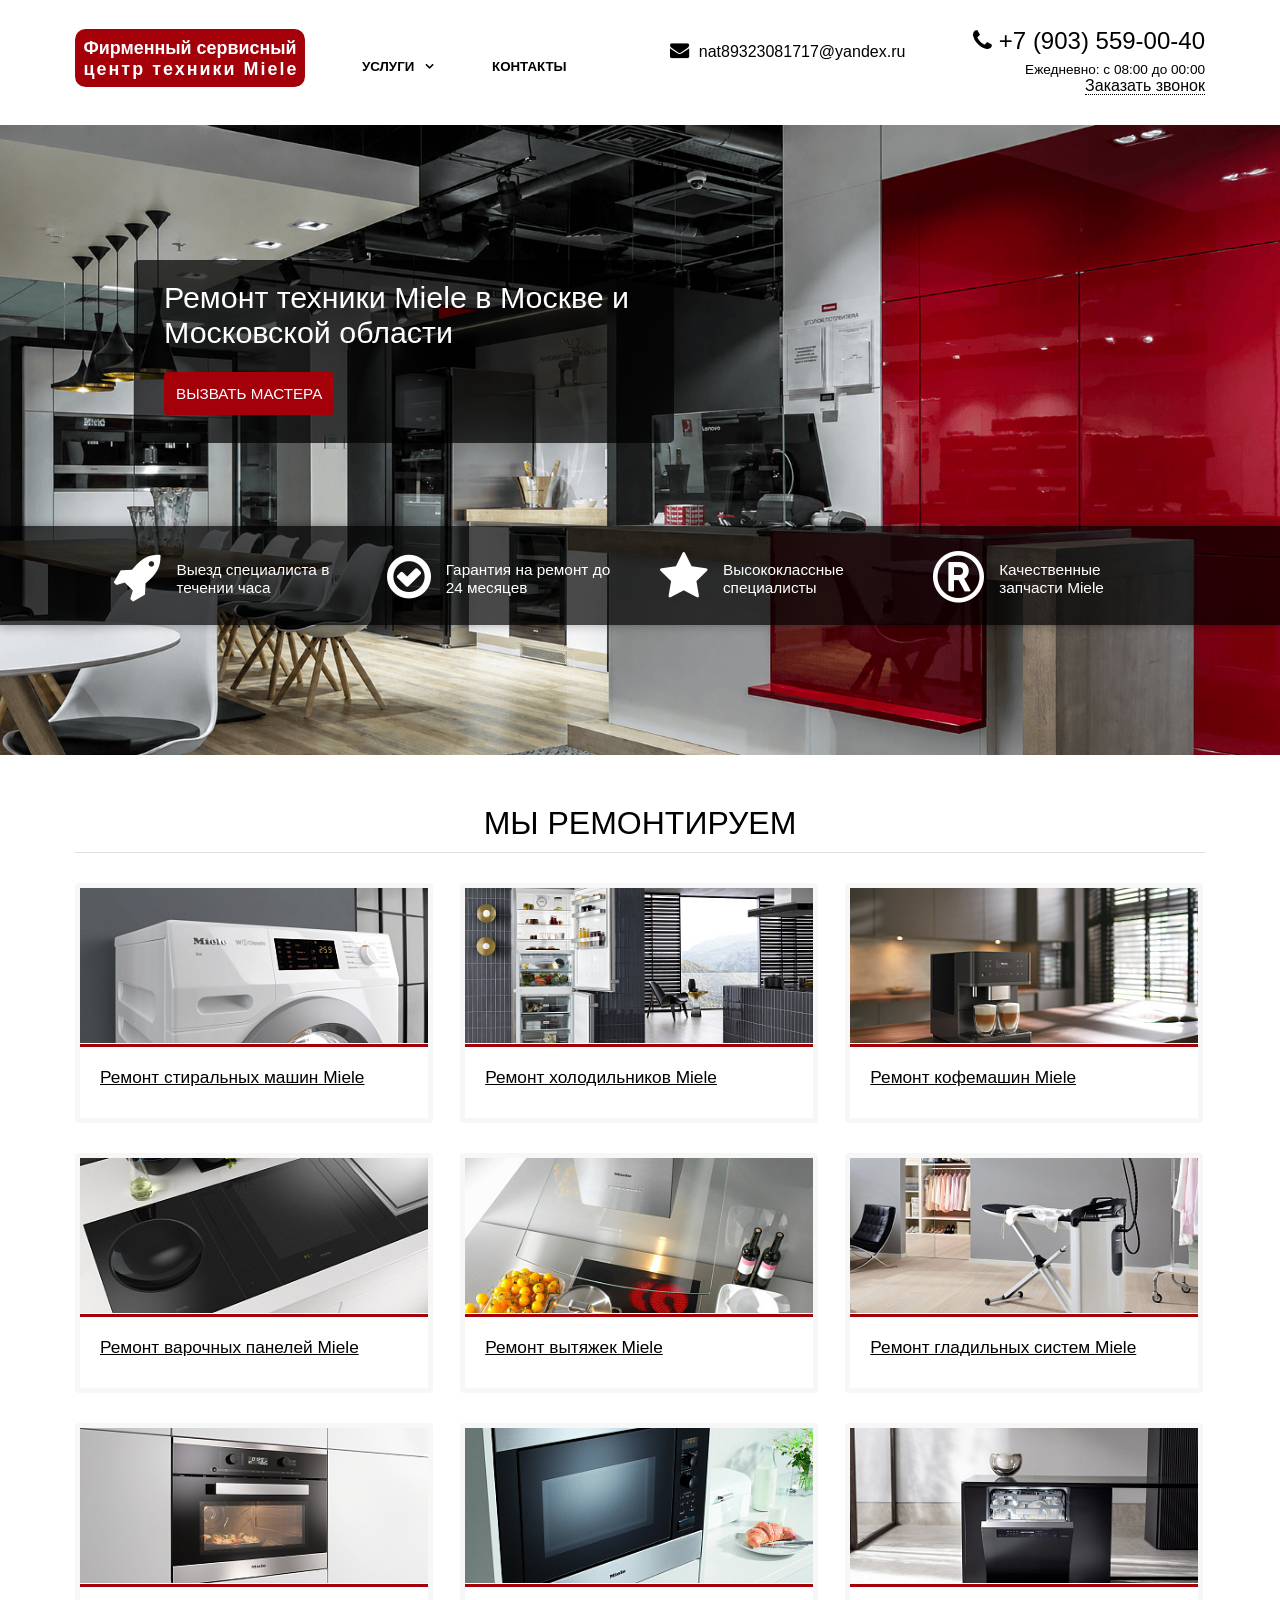
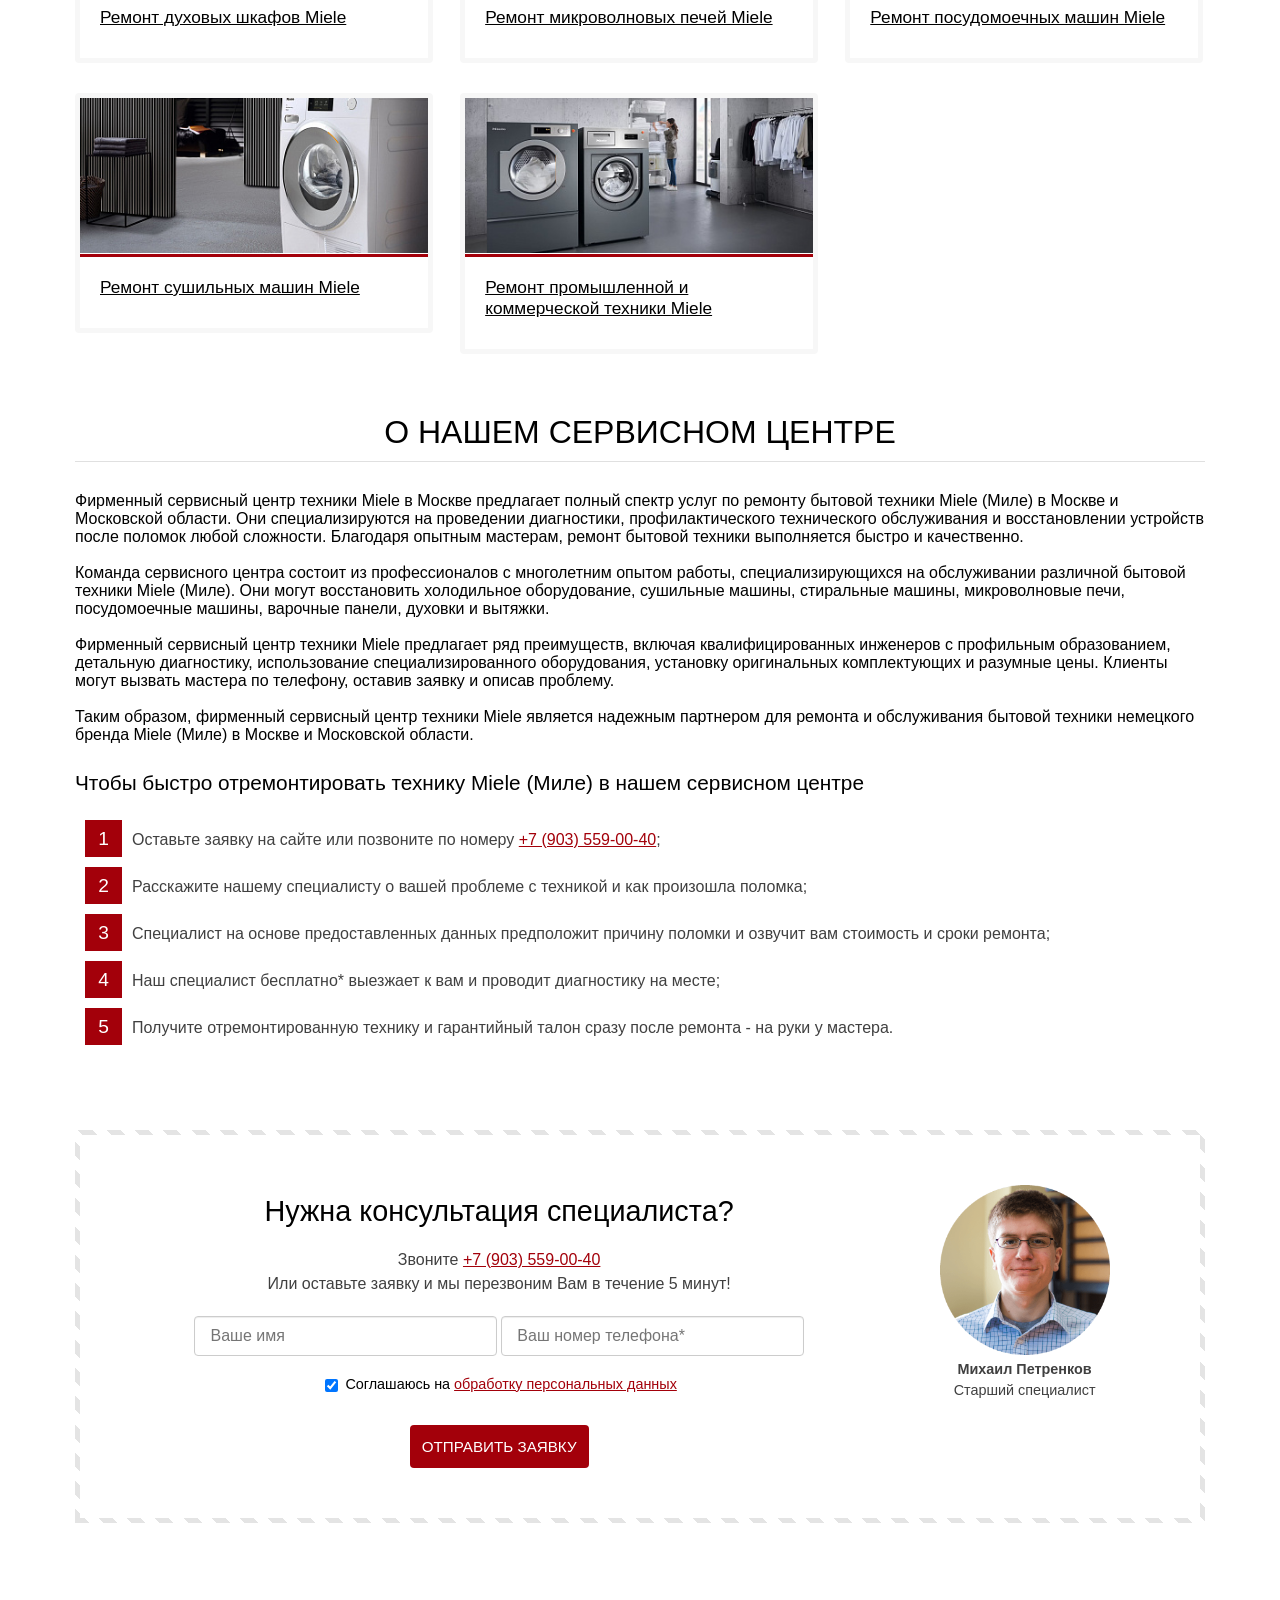
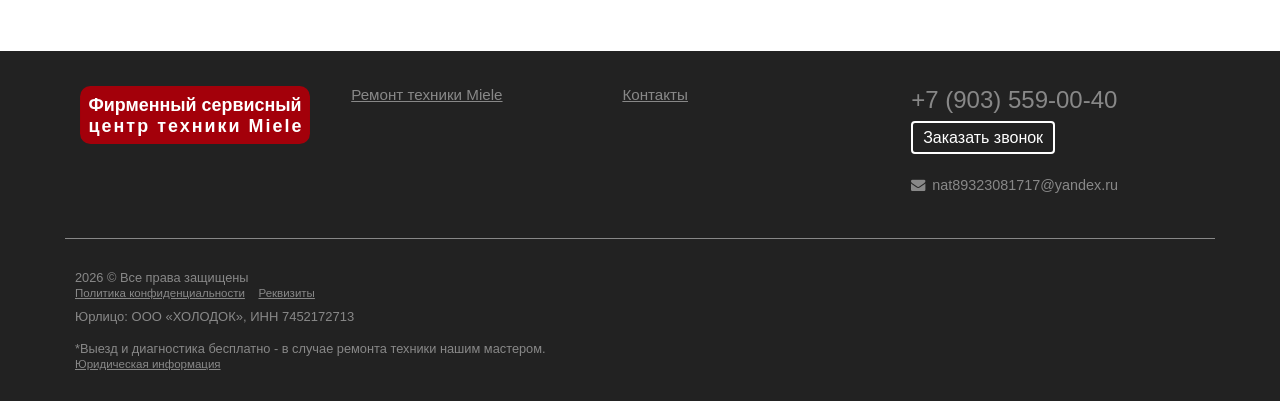
==== commit 42e09b86: "fix: логотип компактный (шапка не ломается), админка показывает только свои заявки, без упоминаний д" ====
--- a/docs/index.html
+++ b/docs/index.html
@@ -72,7 +72,7 @@
 				<div id="header_logo">
 					<a href="index.html">
 						<span id="header_logo_img">
-							<img style="width: 250px;" src="assets/logo.svg" alt="Логотип Фирменный сервисный центр техники Miele">						</span>
+							<img style="width: 230px;" src="assets/logo.svg" alt="Логотип Фирменный сервисный центр техники Miele">						</span>
 						
 					</a>
 				</div>		
@@ -549,7 +549,7 @@
 					</div>	
 					<div class="company">
 						<div class="title">
-							<img style="width: 250px;" src="assets/logo.svg" alt="Логотип Фирменный сервисный центр техники Miele">						</div>
+							<img style="width: 230px;" src="assets/logo.svg" alt="Логотип Фирменный сервисный центр техники Miele">						</div>
 						<nav class="footer_menu">
 													</nav>
 					</div>	
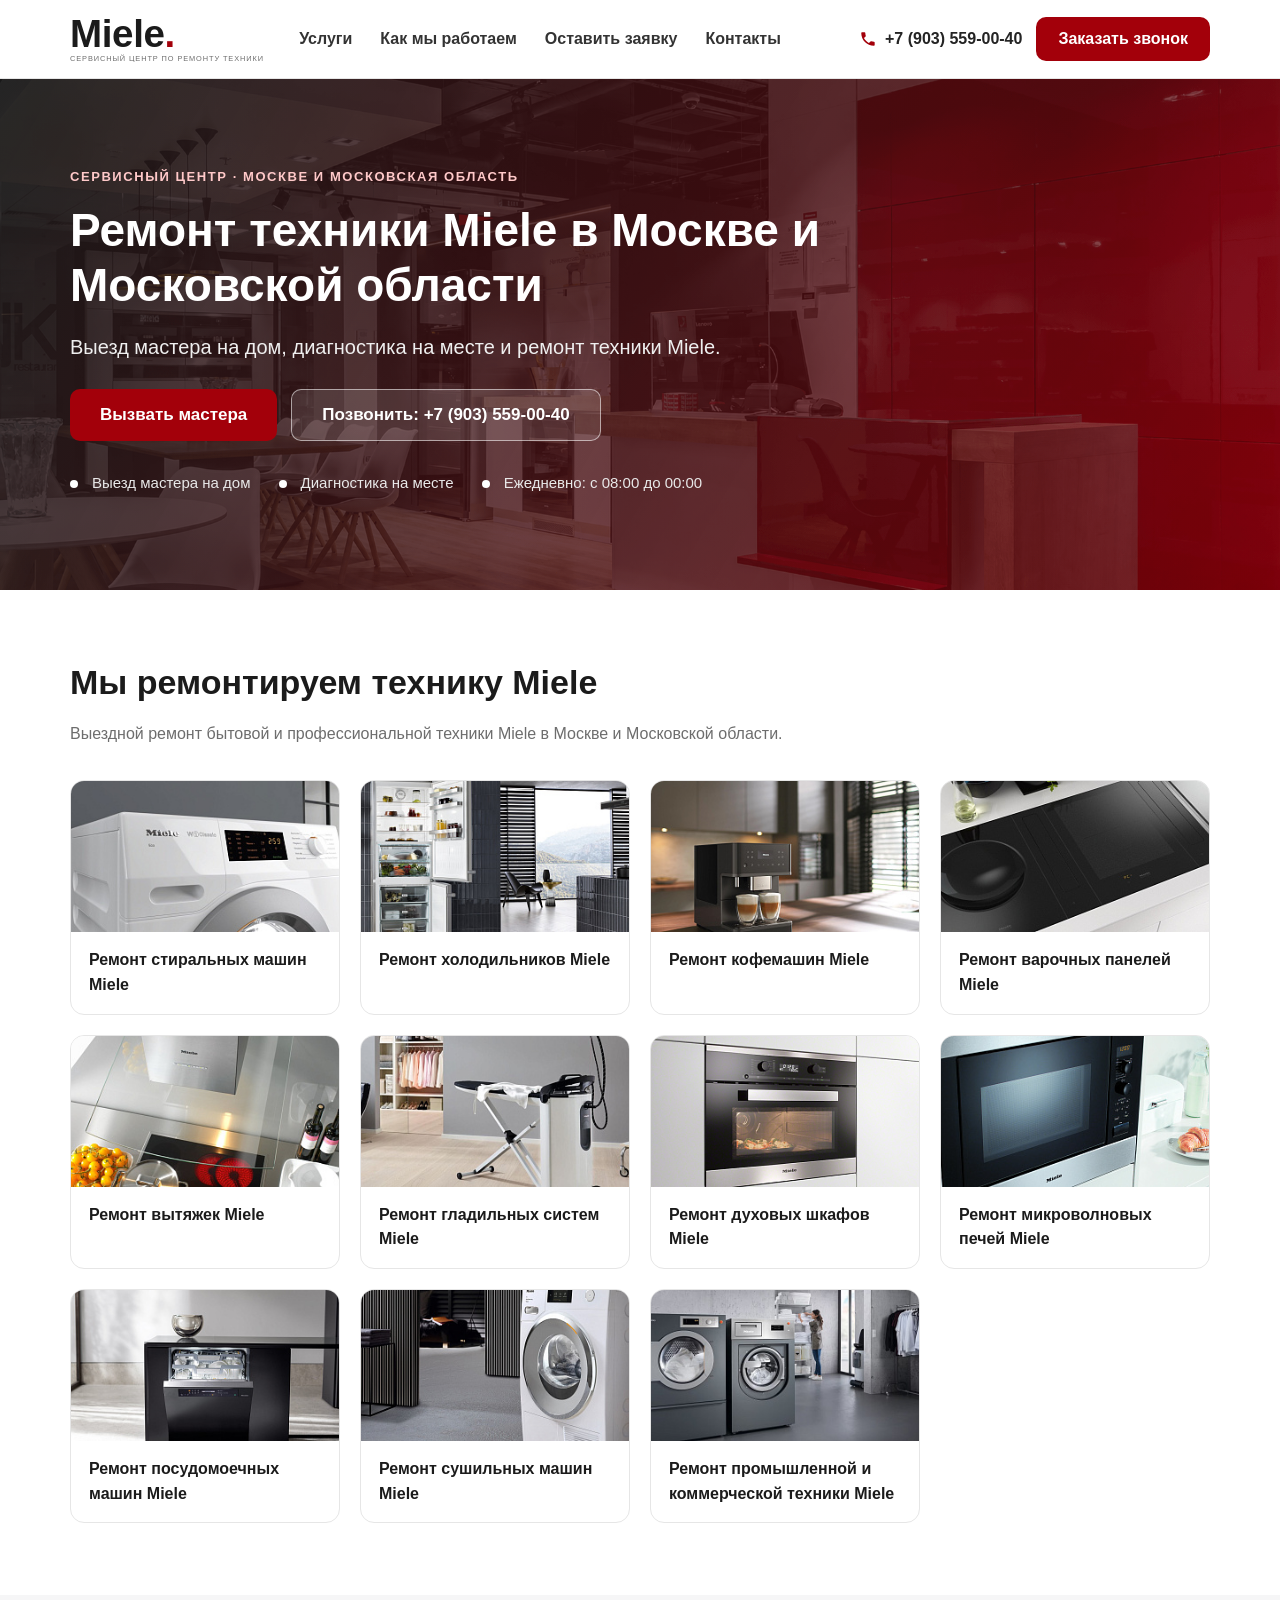
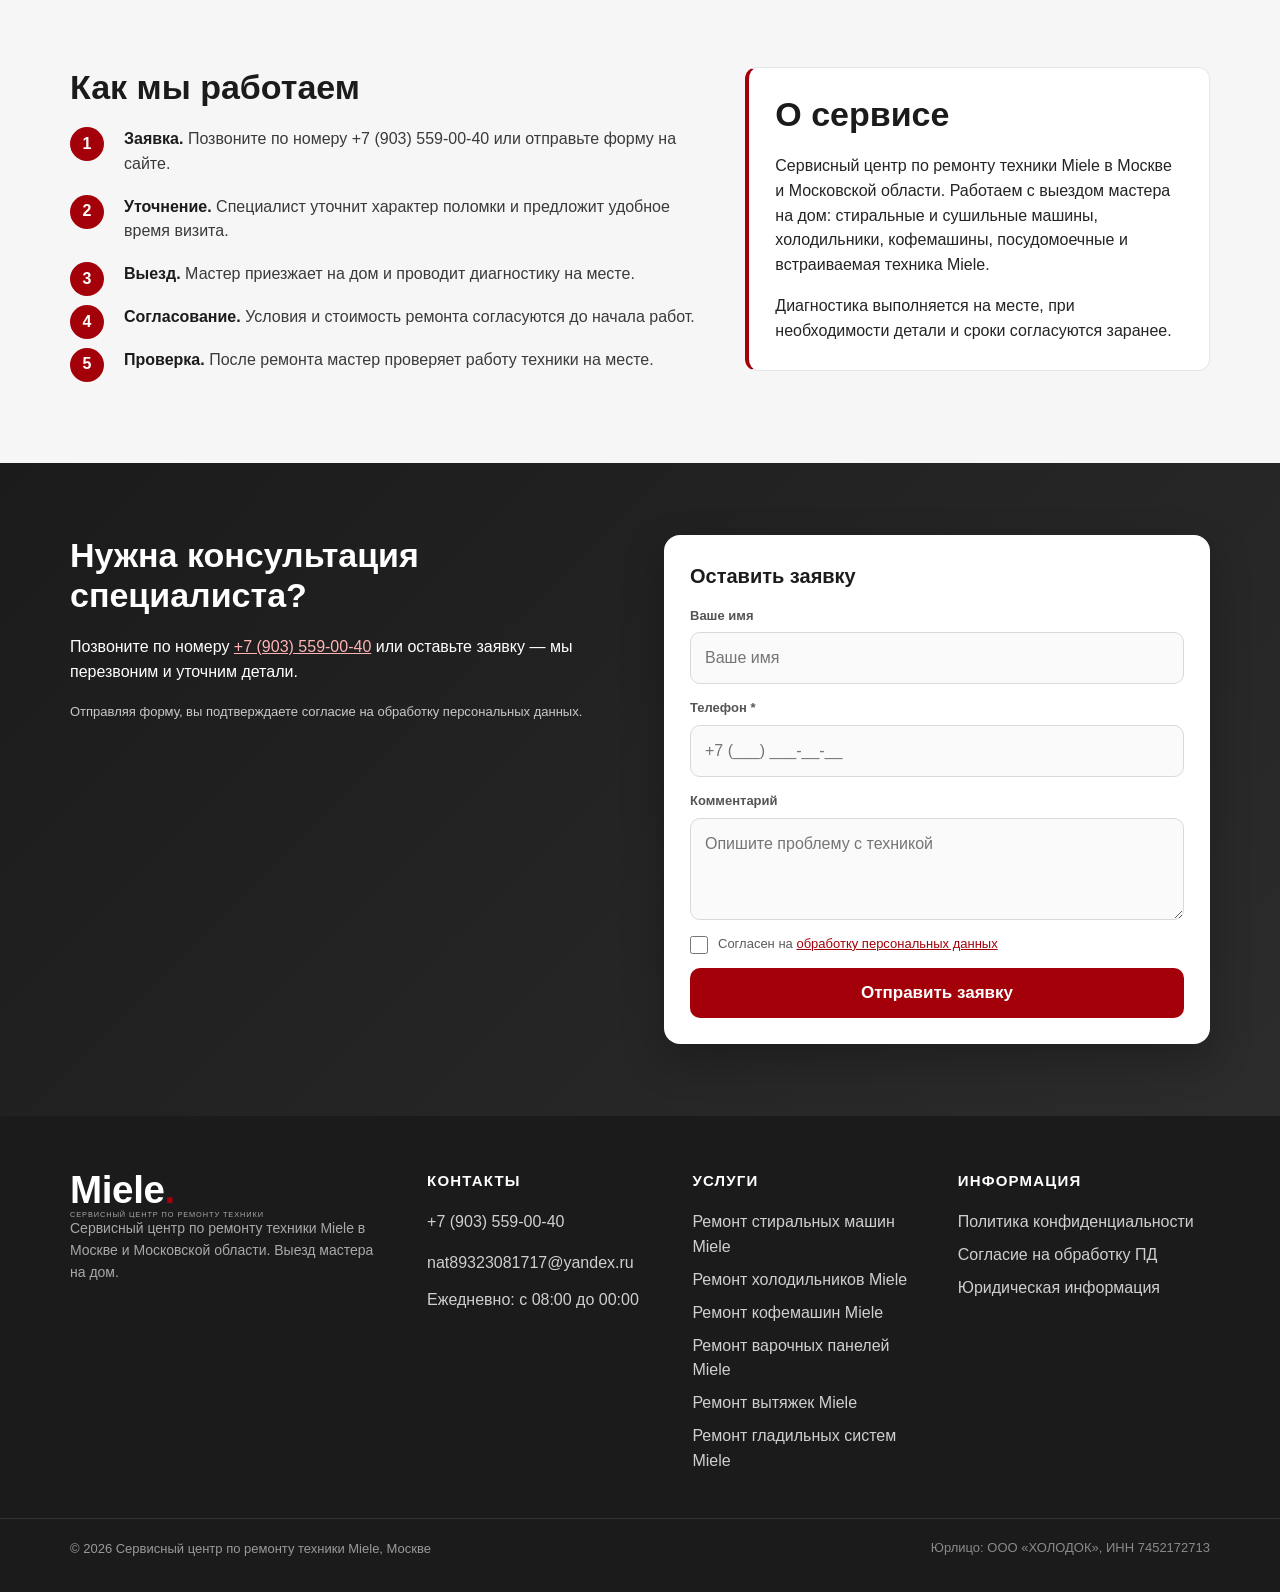
==== commit bd5cd6f9: "publish Miele domain and refreshed landing" ====
--- a/docs/index.html
+++ b/docs/index.html
@@ -1,770 +1,560 @@
 <!DOCTYPE html>
 <html lang="ru">
 	<head>
+<meta charset="utf-8">
 		<meta name=viewport content="width=device-width, initial-scale=1.0">
 		<meta name="format-detection" content="telephone=no">
 
-		<title>Фирменный сервисный центр техники Miele в Москве и Московской области</title>
+		<title>Ремонт техники Miele в Москве и Московской области — выезд мастера на дом</title>
 		<meta http-equiv="Content-Type" content="text/html; charset=UTF-8" />
-<meta name="description" content="Фирменный сервисный центр техники Miele в Москве - это профессиональный уровень обслуживания и ремонта техники Miele. Наши сертифицированные специалисты быстро и качественно восстановят работоспособность вашей техники, гарантируя надежность и долгий срок службы. Обратитесь в сервисный центр Miele  в Москве для профессионального подхода к обслуживанию вашей техники Miele." />
-<link href="bitrix/js/ui/design-tokens/dist/ui.design-tokens.min.css?173775796322029" type="text/css"  rel="stylesheet" />
-<link href="bitrix/js/ui/fonts/opensans/ui.font.opensans.min.css?17377579632320" type="text/css"  rel="stylesheet" />
-
-<link href="bitrix/cache/css/s1/gvozdevsoft_master_s1/template_31f0053ee739c11f28d56375fe73c7ff/template_31f0053ee739c11f28d56375fe73c7ff_v1.css?1763974873141925" type="text/css"  data-template-style="true" rel="stylesheet" />
-
-
-
-
-
-
-
-
-
-
-
-
-
-
-
-
-
-
-
-
-    		<!--[if lt IE 9]> 
+<meta name="description" content="Сервисный центр по ремонту техники Miele в Москве и Московской области. Выезд мастера на дом, диагностика на месте, заявка по телефону +7 (903) 559-00-40.">
+<!--[if lt IE 9]> 
 			<script src="bitrix/templates/gvozdevsoft_master_s1/lib/html5shiv.min.js"></script> 
 		<![endif]-->
 										                																																																										
-				<link type="image/x-icon" rel="shortcut icon" href="favicon.ico">
-		
-			
-		
-	<script>window.BX=window.BX||{message:function(){},ready:function(f){jQuery(f);}};</script><link href="bitrix/templates/gvozdevsoft_master_s1/css/font-awesome/css/font-awesome.min.css" type="text/css" rel="stylesheet" />
-<link href="bitrix/templates/gvozdevsoft_master_s1/css/reset.css" type="text/css" rel="stylesheet" />
-<link href="bitrix/templates/gvozdevsoft_master_s1/lib/slider-slick/slick.css" type="text/css" rel="stylesheet" />
-<link href="bitrix/templates/gvozdevsoft_master_s1/lib/slider-slick/slick-theme.css" type="text/css" rel="stylesheet" />
-<link href="bitrix/templates/gvozdevsoft_master_s1/lib/owl-carousel-2/css/owl.carousel.min.css" type="text/css" rel="stylesheet" />
-<link href="bitrix/templates/gvozdevsoft_master_s1/lib/owl-carousel-2/css/owl.theme.default.css" type="text/css" rel="stylesheet" />
-<link href="bitrix/templates/gvozdevsoft_master_s1/lib/fancybox/jquery.fancybox.min.css" type="text/css" rel="stylesheet" />
-<link href="bitrix/templates/gvozdevsoft_master_s1/lib/flex-gallery/justified-gallery.min.css" type="text/css" rel="stylesheet" />
-<link href="bitrix/templates/gvozdevsoft_master_s1/lib/accordion/accordion.css" type="text/css" rel="stylesheet" />
-<link href="bitrix/templates/gvozdevsoft_master_s1/lib/tabs/tabs.css" type="text/css" rel="stylesheet" />
-<link href="bitrix/templates/gvozdevsoft_master_s1/lib/flmenu/flmenu.css" type="text/css" rel="stylesheet" />
-<link href="bitrix/templates/gvozdevsoft_master_s1/lib/arrup/arrup.css" type="text/css" rel="stylesheet" />
-<link href="bitrix/templates/gvozdevsoft_master_s1/lib/hdfix/hdfix.css" type="text/css" rel="stylesheet" />
-<link href="bitrix/templates/gvozdevsoft_master_s1/lib/img-zoom/img-zoom.css" type="text/css" rel="stylesheet" />
-<link href="lib/feedback/feedback.css" type="text/css" rel="stylesheet" />
-<link href="bitrix/templates/gvozdevsoft_master_s1/css/style.css" type="text/css" rel="stylesheet" />
-<link href="bitrix/templates/gvozdevsoft_master_s1/css/content.css" type="text/css" rel="stylesheet" />
-<link href="bitrix/templates/gvozdevsoft_master_s1/css/catalog.css" type="text/css" rel="stylesheet" />
-<link href="bitrix/templates/gvozdevsoft_master_s1/css/sidebar.css" type="text/css" rel="stylesheet" />
-<link href="bitrix/templates/gvozdevsoft_master_s1/css/adaptiv.css" type="text/css" rel="stylesheet" />
-<link href="bitrix/templates/gvozdevsoft_master_s1/css/color.css" type="text/css" rel="stylesheet" />
-<link href="bitrix/templates/gvozdevsoft_master_s1/components/bitrix/menu/hdtopmenu/style.css" type="text/css" rel="stylesheet" />
-<link href="bitrix/templates/gvozdevsoft_master_s1/components/bitrix/menu/top/style.css" type="text/css" rel="stylesheet" />
-<link href="bitrix/templates/gvozdevsoft_master_s1/styles.css" type="text/css" rel="stylesheet" />
-<style>p.legal{color:#888;font-size:13px;margin:8px 0 0;line-height:1.4}@media (max-width:768px){html,body{overflow-x:hidden}footer #footer_top_main,footer #footer_bottom_main{max-width:100%;box-sizing:border-box;padding:0 12px}footer .kontakty,footer .company,footer .proekty,footer .dopmenu{width:100%;float:none;margin:0 0 12px}footer img[width]{max-width:100%;height:auto}}</style></head>
+				<script>window.BX=window.BX||{message:function(){},ready:function(f){jQuery(f);}};</script><style>p.legal{color:#888;font-size:13px;margin:8px 0 0;line-height:1.4}@media (max-width:768px){html,body{overflow-x:hidden}footer #footer_top_main,footer #footer_bottom_main{max-width:100%;box-sizing:border-box;padding:0 12px}footer .kontakty,footer .company,footer .proekty,footer .dopmenu{width:100%;float:none;margin:0 0 12px}footer img[width]{max-width:100%;height:auto}}</style><link rel="canonical" href="https://miele-technika.ru/">
+<meta name="robots" content="index,follow">
+<meta name="theme-color" content="#a3000a">
+<meta property="og:type" content="website">
+<meta property="og:locale" content="ru_RU">
+<meta property="og:site_name" content="Сервисный центр по ремонту техники Miele">
+<meta property="og:title" content="Ремонт техники Miele в Москве и Московской области — выезд мастера на дом">
+<meta property="og:description" content="Сервисный центр по ремонту техники Miele в Москве и Московской области. Выезд мастера на дом, диагностика на месте, заявка по телефону +7 (903) 559-00-40.">
+<meta property="og:url" content="https://miele-technika.ru/">
+<meta property="og:image" content="https://miele-technika.ru/assets/og-default.jpg">
+<meta name="twitter:card" content="summary_large_image">
+<meta name="twitter:title" content="Ремонт техники Miele в Москве и Московской области — выезд мастера на дом">
+<meta name="twitter:description" content="Сервисный центр по ремонту техники Miele в Москве и Московской области. Выезд мастера на дом, диагностика на месте, заявка по телефону +7 (903) 559-00-40.">
+<meta name="twitter:image" content="https://miele-technika.ru/assets/og-default.jpg">
+<link rel="icon" type="image/png" href="favicon.png">
+<script type="application/ld+json">{"@context": "https://schema.org", "@type": "LocalBusiness", "name": "ООО «ХОЛОДОК»", "url": "https://miele-technika.ru/", "telephone": "+79035590040", "email": "nat89323081717@yandex.ru", "areaServed": {"@type": "City", "name": "Москва"}, "description": "Сервисный центр по ремонту техники Miele в Москве и Московской области. Выезд мастера на дом, диагностика на месте, заявка по телефону +7 (903) 559-00-40.", "openingHours": "Mo-Su 08:00-00:00", "taxID": "7452172713"}</script>
+<style id="fe-css">
+*,
+*::before,
+*::after { box-sizing: border-box; }
+html { scroll-behavior: smooth; -webkit-text-size-adjust: 100%; }
+body {
+  margin: 0;
+  font-family: "Segoe UI", Inter, Arial, Helvetica, sans-serif;
+  color: #242424;
+  background: #fff;
+  line-height: 1.55;
+}
+img { max-width: 100%; height: auto; display: block; }
+a { color: inherit; text-decoration: none; }
+h1, h2, h3 { margin: 0 0 .55em; line-height: 1.2; color: #1b1b1b; }
+p { margin: 0 0 1em; }
+ul, ol { margin: 0; }
+
+.fe-wrap { width: 100%; max-width: 1180px; margin: 0 auto; padding: 0 20px; }
+.fe-sr { position: absolute; width: 1px; height: 1px; overflow: hidden; clip: rect(0 0 0 0); white-space: nowrap; }
+
+/* ---------- РєРЅРѕРїРєРё ---------- */
+.fe-btn {
+  display: inline-flex; align-items: center; justify-content: center; gap: 8px;
+  border: 0; cursor: pointer; font: inherit; font-weight: 600;
+  padding: 12px 22px; border-radius: 10px; transition: background .18s, color .18s, box-shadow .18s;
+  text-align: center; line-height: 1.2;
+}
+.fe-btn--accent { background: #a3000a; color: #fff; }
+.fe-btn--accent:hover { background: #7a0008; }
+.fe-btn--ghost { background: rgba(255,255,255,.12); color: #fff; border: 1px solid rgba(255,255,255,.55); }
+.fe-btn--ghost:hover { background: rgba(255,255,255,.24); }
+.fe-btn--lg { padding: 15px 30px; font-size: 17px; }
+
+/* ---------- С€Р°РїРєР° ---------- */
+.fe-header { position: sticky; top: 0; z-index: 60; background: #fff; border-bottom: 1px solid #e6e6e6; }
+.fe-header__in { display: flex; align-items: center; gap: 16px; min-height: 78px; }
+.fe-logo { flex: 0 0 auto; display: flex; align-items: center; }
+.fe-logo img { height: 46px; width: auto !important; max-width: 210px; }
+.fe-nav { display: flex; gap: 4px; margin-left: 6px; }
+.fe-nav a { padding: 10px 12px; border-radius: 8px; font-weight: 600; color: #333; white-space: nowrap; }
+.fe-nav a:hover { background: #f4f4f5; color: #a3000a; }
+.fe-header__cta { display: flex; align-items: center; gap: 14px; margin-left: auto; }
+.fe-phone { display: inline-flex; align-items: center; gap: 8px; font-weight: 700; white-space: nowrap; }
+.fe-phone svg { width: 18px; height: 18px; fill: #a3000a; flex: 0 0 auto; }
+.fe-phone:hover { color: #a3000a; }
+.fe-burger {
+  display: none; flex-direction: column; justify-content: center; gap: 4px;
+  width: 44px; height: 44px; border: 1px solid #e6e6e6; border-radius: 10px; background: #fff; cursor: pointer;
+}
+.fe-burger span { display: block; width: 22px; height: 2px; margin: 0 auto; border-radius: 2px; background: #1b1b1b; }
+
+/* ---------- РіРµСЂРѕР№ ---------- */
+.fe-hero {
+  position: relative; color: #fff; background-color: #1b1b1b;
+  background-size: cover; background-position: center;
+}
+.fe-hero__in { padding: 88px 0 96px; max-width: 780px; }
+.fe-hero__kicker { text-transform: uppercase; letter-spacing: .12em; font-size: 13px; font-weight: 700; color: #ffc9c9; margin-bottom: 16px; }
+.fe-hero h1 { color: #fff; font-size: clamp(26px, 4vw, 46px); margin-bottom: 18px; }
+.fe-hero__lead { font-size: clamp(16px, 1.8vw, 20px); color: #efefef; margin-bottom: 26px; }
+.fe-hero__cta { display: flex; flex-wrap: wrap; gap: 14px; margin-bottom: 30px; }
+.fe-hero__facts { display: flex; flex-wrap: wrap; gap: 10px 28px; list-style: none; padding: 0; font-size: 15px; color: #e9e9e9; }
+.fe-hero__facts li { position: relative; padding-left: 22px; }
+.fe-hero__facts li::before { content: ""; position: absolute; left: 0; top: 9px; width: 8px; height: 8px; border-radius: 50%; background: #fff; }
+
+/* ---------- СЃРµРєС†РёРё ---------- */
+.fe-sec { padding: 72px 0; }
+.fe-sec--soft { background: #f6f6f7; }
+.fe-sec h2 { font-size: clamp(22px, 3vw, 34px); }
+.fe-sec__sub { color: #6d6d6d; max-width: 780px; }
+
+/* ---------- РєР°СЂС‚РѕС‡РєРё СѓСЃР»СѓРі ---------- */
+.fe-grid { display: grid; grid-template-columns: repeat(auto-fill, minmax(240px, 1fr)); gap: 20px; margin-top: 34px; }
+.fe-card { display: flex; flex-direction: column; background: #fff; border: 1px solid #e6e6e6; border-radius: 14px; overflow: hidden; transition: transform .18s, box-shadow .18s, border-color .18s; }
+.fe-card:hover { transform: translateY(-3px); box-shadow: 0 12px 28px rgba(0,0,0,.10); border-color: #dcdcdc; }
+.fe-card__img { display: block; aspect-ratio: 16 / 9; overflow: hidden; background: #ededed; }
+.fe-card__img img { width: 100%; height: 100%; object-fit: cover; }
+.fe-card__t { display: block; padding: 16px 18px; font-weight: 600; color: #1b1b1b; }
+.fe-card:hover .fe-card__t { color: #a3000a; }
+
+/* ---------- РґРІРµ РєРѕР»РѕРЅРєРё / С€Р°РіРё ---------- */
+.fe-two { display: grid; grid-template-columns: 1.35fr 1fr; gap: 48px; align-items: start; }
+.fe-steps { list-style: none; counter-reset: fe-step; padding: 0; }
+.fe-steps li { counter-increment: fe-step; position: relative; padding: 0 0 18px 54px; color: #3a3a3a; }
+.fe-steps li::before {
+  content: counter(fe-step); position: absolute; left: 0; top: 0;
+  width: 34px; height: 34px; border-radius: 50%; background: #a3000a; color: #fff;
+  font-weight: 700; display: flex; align-items: center; justify-content: center;
+}
+.fe-steps b { color: #1b1b1b; }
+.fe-note { background: #fff; border: 1px solid #e6e6e6; border-left: 4px solid #a3000a; border-radius: 12px; padding: 26px; }
+.fe-note p:last-child { margin-bottom: 0; }
+
+/* ---------- Р±Р»РѕРє СЃ С„РѕСЂРјРѕР№ ---------- */
+.fe-formsec { background: linear-gradient(135deg, #1b1b1b 0%, #2c2c2c 100%); color: #fff; }
+.fe-formsec h2 { color: #fff; }
+.fe-formsec__in { display: grid; grid-template-columns: 1fr 1fr; gap: 48px; align-items: start; }
+.fe-formsec__text a { color: #ffb3b3; text-decoration: underline; }
+.fe-formsec__note { font-size: 13px; color: #c9c9c9; margin-top: 18px; }
+.fe-form {
+  display: flex; flex-direction: column; gap: 14px; color: #242424;
+  background: #fff; border-radius: 16px; padding: 26px; box-shadow: 0 16px 40px rgba(0,0,0,.25);
+}
+.fe-form .title { font-size: 20px; font-weight: 700; color: #1b1b1b; }
+.fe-field { display: flex; flex-direction: column; gap: 6px; }
+.fe-field > span { font-size: 13px; font-weight: 600; color: #555; }
+.fe-form input[type=text],
+.fe-form input[type=tel],
+.fe-form input[type=email],
+.fe-form textarea {
+  width: 100%; padding: 13px 14px; border: 1px solid #d9d9d9; border-radius: 10px;
+  font: inherit; color: #1b1b1b; background: #fafafa; transition: border-color .15s, box-shadow .15s, background .15s;
+}
+.fe-form input:focus, .fe-form textarea:focus { outline: none; border-color: #a3000a; background: #fff; box-shadow: 0 0 0 3px rgba(163,0,10,.12); }
+.fe-form textarea { resize: vertical; }
+.fe-consent { display: flex; gap: 10px; align-items: flex-start; font-size: 13px; color: #5a5a5a; }
+.fe-consent input { width: 18px; height: 18px; margin: 2px 0 0; flex: 0 0 auto; accent-color: #a3000a; }
+.fe-consent a { color: #a3000a; text-decoration: underline; }
+.fe-error { color: #b00020; font-size: 13px; }
+.fe-error:empty { display: none; }
+.thanks_form { color: #a3000a; font-weight: 700; padding: 12px 0; }
+
+/* ---------- РїРѕРґРІР°Р» ---------- */
+.fe-footer { background: #1b1b1b; color: #cfcfcf; padding-top: 56px; }
+.fe-footer__top { display: grid; grid-template-columns: 1.4fr 1fr 1fr 1.1fr; gap: 36px; padding-bottom: 40px; }
+.fe-footer__col h3 { color: #fff; font-size: 15px; text-transform: uppercase; letter-spacing: .08em; margin-bottom: 16px; }
+.fe-footer__col a { display: block; padding: 4px 0; color: #cfcfcf; }
+.fe-footer__col a:hover { color: #fff; }
+.fe-footer__col p { margin: 0 0 8px; }
+.fe-footer__about { color: #a9a9a9; font-size: 14px; margin-top: 16px; }
+.fe-footer img { height: 46px; width: auto !important; max-width: 210px; }
+.fe-footer__bottom { border-top: 1px solid #333; padding: 20px 0; font-size: 13px; color: #9a9a9a; }
+.fe-footer__bottom .fe-wrap { display: flex; flex-wrap: wrap; gap: 8px 24px; justify-content: space-between; }
+.fe-footer .legal { color: #8a8a8a; margin: 0; }
+
+/* ---------- РјРѕРґР°Р»СЊРЅС‹Рµ РѕРєРЅР° ---------- */
+.fe-modal { display: none; position: fixed; inset: 0; z-index: 120; align-items: center; justify-content: center; padding: 20px; }
+.fe-modal--open { display: flex; }
+.fe-modal__ov { position: absolute; inset: 0; background: rgba(17,17,17,.66); }
+.fe-modal__box { position: relative; z-index: 2; width: 100%; max-width: 440px; max-height: 92vh; overflow: auto; background: #fff; border-radius: 16px; padding: 26px; box-shadow: 0 24px 60px rgba(0,0,0,.35); }
+.fe-modal__x { position: absolute; top: 12px; right: 12px; width: 36px; height: 36px; border: 0; border-radius: 8px; background: #f2f2f2; color: #333; font-size: 22px; line-height: 1; cursor: pointer; }
+.fe-modal__x:hover { background: #e6e6e6; }
+.fe-modal__sub { color: #666; font-size: 14px; margin: -4px 0 4px; }
+.fe-modal .fe-form { padding: 0; box-shadow: none; border-radius: 0; }
+html.fe-no-scroll, body.fe-nav-open { overflow: hidden; }
+
+/* ---------- Р°РґР°РїС‚РёРІ ---------- */
+@media (max-width: 1024px) {
+  .fe-two { grid-template-columns: 1fr; gap: 34px; }
+  .fe-formsec__in { grid-template-columns: 1fr; gap: 34px; }
+  .fe-footer__top { grid-template-columns: 1fr 1fr; gap: 28px; }
+}
+@media (max-width: 860px) {
+  .fe-header__in { min-height: 66px; gap: 12px; }
+  .fe-burger { display: inline-flex; }
+  .fe-header__cta .fe-btn { display: none; }
+  .fe-logo img { height: 38px; max-width: 170px; }
+  .fe-nav {
+    position: fixed; top: 66px; left: 0; right: 0; z-index: 55; margin: 0;
+    flex-direction: column; gap: 0; padding: 8px 20px 16px; background: #fff;
+    border-bottom: 1px solid #e6e6e6; box-shadow: 0 18px 30px rgba(0,0,0,.12);
+    transform: translateY(-150%); transition: transform .22s ease;
+  }
+  body.fe-nav-open .fe-nav { transform: translateY(0); }
+  .fe-nav a { padding: 14px 4px; border-bottom: 1px solid #f1f1f1; border-radius: 0; }
+  .fe-hero__in { padding: 60px 0 66px; }
+  .fe-sec { padding: 52px 0; }
+  .fe-grid { grid-template-columns: repeat(auto-fill, minmax(200px, 1fr)); gap: 16px; margin-top: 26px; }
+}
+@media (max-width: 640px) {
+  .fe-phone__num { display: none; }
+  .fe-footer__top { grid-template-columns: 1fr; gap: 26px; }
+  .fe-form { padding: 20px; }
+}
+</style>
+</head>
 	<body>
-
-				<header id="header">
-			
-			<div id="header_main">
-				<div id="header_logo">
-					<a href="index.html">
-						<span id="header_logo_img">
-							<img style="width: 230px;" src="assets/logo.svg" alt="Логотип Фирменный сервисный центр техники Miele">						</span>
-						
-					</a>
-				</div>		
-				<div id="header_contact">
-					<div id="header_nomer">
-						<i class="fa fa-phone" aria-hidden="true"></i>
-						<a href="tel:+79035590040">+7 (903) 559-00-40</a>					</div>
-					<div id="header_time">
-						Ежедневно: с 08:00 до 00:00					</div>
-					<div id="header_callback" class="zvonok_view">
-						<a data-fancybox data-src="#form_callback_popup" href="#">Заказать звонок</a>
-					</div>
-				</div>	
-				<div id="header_zayavka">
-					
-<div style="padding-top:10px;" id="headmail">
-						<i class="fa fa-envelope" aria-hidden="true"></i>
-						<a href="mailto:nat89323081717@yandex.ru">nat89323081717@yandex.ru</a>					
-</div><br>				</div>
-				
-				<div id="header_text">
-					<div id="top_menu">
-						<nav id="top_menu_main">
-							<div id="flvmenu">
-<ul id="horizontal-multilevel-menu" itemscope itemtype="http://schema.org/SiteNavigationElement">
-
-
-	
-	
-	
-					<li class="root-item"><a href="#uslugi" itemprop="url">Услуги</a>
-				<ul>
-		
-	
-	
-
-	
-	
-	
-		
-							<li><a href="#uslugi" itemprop="url">Ремонт стиральных машин Miele</a></li>
-			
-		
-	
-	
-
-	
-	
-	
-		
-							<li><a href="#uslugi" itemprop="url">Ремонт холодильников Miele</a></li>
-			
-		
-	
-	
-
-	
-	
-	
-		
-							<li><a href="#uslugi" itemprop="url">Ремонт кофемашин Miele</a></li>
-			
-		
-	
-	
-
-	
-	
-	
-		
-							<li><a href="#uslugi" itemprop="url">Ремонт варочных панелей Miele</a></li>
-			
-		
-	
-	
-
-	
-	
-	
-		
-							<li><a href="#uslugi" itemprop="url">Ремонт вытяжек Miele</a></li>
-			
-		
-	
-	
-
-	
-	
-	
-		
-							<li><a href="#uslugi" itemprop="url">Ремонт гладильных систем Miele</a></li>
-			
-		
-	
-	
-
-	
-	
-	
-		
-							<li><a href="#uslugi" itemprop="url">Ремонт духовых шкафов Miele</a></li>
-			
-		
-	
-	
-
-	
-	
-	
-		
-							<li><a href="#uslugi" itemprop="url">Ремонт микроволновых печей Miele</a></li>
-			
-		
-	
-	
-
-	
-	
-	
-		
-							<li><a href="#uslugi" itemprop="url">Ремонт посудомоечных машин Miele</a></li>
-			
-		
-	
-	
-
-	
-	
-	
-		
-							<li><a href="#uslugi" itemprop="url">Ремонт сушильных машин Miele</a></li>
-			
-		
-	
-	
-
-	
-	
-	
-		
-							<li><a href="#uslugi" itemprop="url">Ремонт промышленной и коммерческой техники Miele</a></li>
-			
-		
-	
-	
-
-	
-			</ul></li>	
-	
-		
-							<li><a href="#footer" itemprop="url">Контакты</a></li>
-			
-		
-	
-	
-
-
-</ul>
+<header class="fe-header" id="header">
+  <div class="fe-wrap fe-header__in">
+    <a class="fe-logo" href="index.html" aria-label="На главную"><img style="width: 263px;" src="assets/logo.svg" alt="Логотип — ремонт техники Miele"></a>
+    <nav class="fe-nav" id="fe-nav" aria-label="Основная навигация">
+      <a href="#uslugi">Услуги</a>
+      <a href="#process">Как мы работаем</a>
+      <a href="#zayavka">Оставить заявку</a>
+      <a href="#footer">Контакты</a>
+    </nav>
+    <div class="fe-header__cta">
+      <a class="fe-phone" href="tel:+79035590040" aria-label="Позвонить +7 (903) 559-00-40"><svg viewBox="0 0 24 24" aria-hidden="true" focusable="false"><path d="M6.6 10.8c1.4 2.8 3.8 5.2 6.6 6.6l2.2-2.2c.3-.3.7-.4 1-.2 1.1.4 2.3.6 3.5.6.6 0 1 .4 1 1V20c0 .6-.4 1-1 1C10.6 21 3 13.4 3 4c0-.6.4-1 1-1h3.4c.6 0 1 .4 1 1 0 1.2.2 2.4.6 3.5.1.4 0 .8-.2 1z"/></svg><span class="fe-phone__num">+7 (903) 559-00-40</span></a>
+      <button type="button" class="fe-btn fe-btn--accent" data-modal="#callback_popup">Заказать звонок</button>
+      <button type="button" class="fe-burger" aria-label="Открыть меню" aria-expanded="false" aria-controls="fe-nav"><span></span><span></span><span></span></button>
+    </div>
+  </div>
+</header>
+
+<section class="fe-hero" style="background-image:linear-gradient(120deg, rgba(27,27,27,.88) 0%, rgba(122,0,8,.72) 100%), url('upload/iblock/fc8/isjf6p8998r27z04j6k8den1bsoiwo4y.png')">
+  <div class="fe-wrap">
+    <div class="fe-hero__in">
+      <p class="fe-hero__kicker">Сервисный центр · Москве и Московская область</p>
+      <h1>Ремонт техники Miele в Москве и Московской области</h1>
+      <p class="fe-hero__lead">Выезд мастера на дом, диагностика на месте и ремонт техники Miele.</p>
+      <div class="fe-hero__cta">
+        <button type="button" class="fe-btn fe-btn--accent fe-btn--lg" data-modal="#zayavka_popup">Вызвать мастера</button>
+        <a class="fe-btn fe-btn--ghost fe-btn--lg" href="tel:+79035590040">Позвонить: +7 (903) 559-00-40</a>
+      </div>
+      <ul class="fe-hero__facts">
+        <li>Выезд мастера на дом</li>
+        <li>Диагностика на месте</li>
+        <li>Ежедневно: с 08:00 до 00:00</li>
+      </ul>
+    </div>
+  </div>
+</section>
+
+<section class="fe-sec" id="uslugi">
+  <div class="fe-wrap">
+    <h2>Мы ремонтируем технику Miele</h2>
+    <p class="fe-sec__sub">Выездной ремонт бытовой и профессиональной техники Miele в Москве и Московской области.</p>
+    <div class="fe-grid">
+<a class="fe-card" href="#zayavka"><span class="fe-card__img"><img loading="lazy" src="upload/resize_cache/iblock/995/382_170_2/1e2108wh816fh5ki2oxhud56ecuhjirg.jpg" alt="Ремонт стиральных машин Miele"></span><span class="fe-card__t">Ремонт стиральных машин Miele</span></a>
+<a class="fe-card" href="#zayavka"><span class="fe-card__img"><img loading="lazy" src="upload/resize_cache/iblock/85b/382_170_2/cpdtqev131wod69hsk5kx8sqmadnng6x.jpg" alt="Ремонт холодильников Miele"></span><span class="fe-card__t">Ремонт холодильников Miele</span></a>
+<a class="fe-card" href="#zayavka"><span class="fe-card__img"><img loading="lazy" src="upload/resize_cache/iblock/c1c/382_170_2/r72txlre3b32zcn7oti9ibu1xwcdterg.jpg" alt="Ремонт кофемашин Miele"></span><span class="fe-card__t">Ремонт кофемашин Miele</span></a>
+<a class="fe-card" href="#zayavka"><span class="fe-card__img"><img loading="lazy" src="upload/resize_cache/iblock/229/382_170_2/lqrvpi4om9beqof5bh7h19ug3qanwweg.jpg" alt="Ремонт варочных панелей Miele"></span><span class="fe-card__t">Ремонт варочных панелей Miele</span></a>
+<a class="fe-card" href="#zayavka"><span class="fe-card__img"><img loading="lazy" src="upload/resize_cache/iblock/abe/382_170_2/1wgrywutley4t5nl5fukra2z1hyrbs7m.jpg" alt="Ремонт вытяжек Miele"></span><span class="fe-card__t">Ремонт вытяжек Miele</span></a>
+<a class="fe-card" href="#zayavka"><span class="fe-card__img"><img loading="lazy" src="upload/resize_cache/iblock/4d7/382_170_2/zb3eaznu03rfnrxyaux7utk40uqgsfm4.jpeg" alt="Ремонт гладильных систем Miele"></span><span class="fe-card__t">Ремонт гладильных систем Miele</span></a>
+<a class="fe-card" href="#zayavka"><span class="fe-card__img"><img loading="lazy" src="upload/resize_cache/iblock/ba6/382_170_2/xqfg513lj5arz37l17ogv7v0zmv7jxrc.png" alt="Ремонт духовых шкафов Miele"></span><span class="fe-card__t">Ремонт духовых шкафов Miele</span></a>
+<a class="fe-card" href="#zayavka"><span class="fe-card__img"><img loading="lazy" src="upload/resize_cache/iblock/387/382_170_2/ea3blplsauhx9dr649i73h5fwfrzoox1.jpg" alt="Ремонт микроволновых печей Miele"></span><span class="fe-card__t">Ремонт микроволновых печей Miele</span></a>
+<a class="fe-card" href="#zayavka"><span class="fe-card__img"><img loading="lazy" src="upload/resize_cache/iblock/d74/382_170_2/i855wtns99slty7jc96zv3u3ljjss7rl.jpeg" alt="Ремонт посудомоечных машин Miele"></span><span class="fe-card__t">Ремонт посудомоечных машин Miele</span></a>
+<a class="fe-card" href="#zayavka"><span class="fe-card__img"><img loading="lazy" src="upload/resize_cache/iblock/5b7/382_170_2/ezl2ndez9u4n6ya3z6j4v65hj5ezhgd0.jpeg" alt="Ремонт сушильных машин Miele"></span><span class="fe-card__t">Ремонт сушильных машин Miele</span></a>
+<a class="fe-card" href="#zayavka"><span class="fe-card__img"><img loading="lazy" src="upload/resize_cache/iblock/dc6/382_170_2/lzzb2863ux23uwf43gghxbmvi8gi0z22.jpeg" alt="Ремонт промышленной и коммерческой техники Miele"></span><span class="fe-card__t">Ремонт промышленной и коммерческой техники Miele</span></a>
+    </div>
+  </div>
+</section>
+
+<section class="fe-sec fe-sec--soft" id="process">
+  <div class="fe-wrap fe-two">
+    <div>
+      <h2>Как мы работаем</h2>
+      <ol class="fe-steps">
+        <li><b>Заявка.</b> Позвоните по номеру <a href="tel:+79035590040">+7 (903) 559-00-40</a> или отправьте форму на сайте.</li>
+        <li><b>Уточнение.</b> Специалист уточнит характер поломки и предложит удобное время визита.</li>
+        <li><b>Выезд.</b> Мастер приезжает на дом и проводит диагностику на месте.</li>
+        <li><b>Согласование.</b> Условия и стоимость ремонта согласуются до начала работ.</li>
+        <li><b>Проверка.</b> После ремонта мастер проверяет работу техники на месте.</li>
+      </ol>
+    </div>
+    <div class="fe-note">
+      <h2>О сервисе</h2>
+      <p>Сервисный центр по ремонту техники Miele в Москве и Московской области. Работаем с выездом мастера на дом: стиральные и сушильные машины, холодильники, кофемашины, посудомоечные и встраиваемая техника Miele.</p>
+      <p>Диагностика выполняется на месте, при необходимости детали и сроки согласуются заранее.</p>
+    </div>
+  </div>
+</section>
+
+<section class="fe-sec fe-formsec" id="zayavka">
+  <div class="fe-wrap fe-formsec__in">
+    <div class="fe-formsec__text">
+      <h2>Нужна консультация специалиста?</h2>
+      <p>Позвоните по номеру <a href="tel:+79035590040">+7 (903) 559-00-40</a> или оставьте заявку — мы перезвоним и уточним детали.</p>
+      <p class="fe-formsec__note">Отправляя форму, вы подтверждаете согласие на обработку персональных данных.</p>
+    </div>
+    <form id="form_vopros_expert" class="feedback fe-form" method="post">
+      <div class="title">Оставить заявку</div>
+      <label class="fe-field"><span>Ваше имя</span><input type="text" name="form_name" placeholder="Ваше имя" maxlength="50" autocomplete="name"></label>
+      <label class="fe-field"><span>Телефон *</span><input type="tel" name="form_phone" class="inputmask" placeholder="+7 (___) ___-__-__" required autocomplete="tel"></label>
+      <label class="fe-field"><span>Комментарий</span><textarea name="form_message" rows="3" maxlength="500" placeholder="Опишите проблему с техникой"></textarea></label>
+      <label class="fe-consent"><input type="checkbox" id="garant_ch_expert" name="consent" value="1" required><span>Согласен на <a href="politika.html" target="_blank" rel="noopener">обработку персональных данных</a></span></label>
+      <div id="garant_error_expert" class="fe-error" role="alert"></div>
+      <button type="submit" class="fe-btn fe-btn--accent fe-btn--lg">Отправить заявку</button>
+    </form>
+  </div>
+</section>
+
+<footer class="fe-footer" id="footer">
+  <div class="fe-wrap fe-footer__top">
+    <div class="fe-footer__col">
+      <img style="width: 202px;" src="assets/logo-footer.svg" alt="Логотип — ремонт техники Miele">
+      <p class="fe-footer__about">Сервисный центр по ремонту техники Miele в Москве и Московской области. Выезд мастера на дом.</p>
+    </div>
+    <div class="fe-footer__col">
+      <h3>Контакты</h3>
+      <p><a href="tel:+79035590040">+7 (903) 559-00-40</a></p>
+      <p><a href="mailto:nat89323081717@yandex.ru">nat89323081717@yandex.ru</a></p>
+      <p>Ежедневно: с 08:00 до 00:00</p>
+    </div>
+    <div class="fe-footer__col">
+      <h3>Услуги</h3>
+      <nav><a href="#uslugi">Ремонт стиральных машин Miele</a>
+<a href="#uslugi">Ремонт холодильников Miele</a>
+<a href="#uslugi">Ремонт кофемашин Miele</a>
+<a href="#uslugi">Ремонт варочных панелей Miele</a>
+<a href="#uslugi">Ремонт вытяжек Miele</a>
+<a href="#uslugi">Ремонт гладильных систем Miele</a></nav>
+    </div>
+    <div class="fe-footer__col">
+      <h3>Информация</h3>
+      <nav>
+        <a href="politika.html">Политика конфиденциальности</a>
+        <a href="soglasie.html">Согласие на обработку ПД</a>
+        <a href="requisites.html">Юридическая информация</a>
+      </nav>
+    </div>
+  </div>
+  <div class="fe-footer__bottom">
+    <div class="fe-wrap">
+      <p>© 2026 Сервисный центр по ремонту техники Miele, Москве</p>
+      <p class="legal">Юрлицо: ООО «ХОЛОДОК», ИНН 7452172713</p>
+    </div>
+  </div>
+</footer>
+
+<div class="fe-modal" id="callback_popup" hidden>
+  <div class="fe-modal__ov" data-close></div>
+  <div class="fe-modal__box" role="dialog" aria-modal="true" aria-labelledby="fe-cb-title">
+    <button type="button" class="fe-modal__x" data-close aria-label="Закрыть">×</button>
+    <form id="form_callback_popup" class="feedback fe-form" method="post">
+      <div class="title" id="fe-cb-title">Обратный звонок</div>
+      <p class="fe-modal__sub">Укажите телефон — перезвоним и уточним детали.</p>
+      <label class="fe-field"><span>Ваше имя</span><input type="text" name="form_name" placeholder="Ваше имя" maxlength="50" autocomplete="name"></label>
+      <label class="fe-field"><span>Телефон *</span><input type="tel" name="form_phone" class="inputmask" placeholder="+7 (___) ___-__-__" required autocomplete="tel"></label>
+      <label class="fe-consent"><input type="checkbox" id="garant_ch_callback" name="consent" value="1" required><span>Согласен на <a href="politika.html" target="_blank" rel="noopener">обработку персональных данных</a></span></label>
+      <div id="garant_error_callback" class="fe-error" role="alert"></div>
+      <button type="submit" class="fe-btn fe-btn--accent fe-btn--lg">Перезвоните мне</button>
+    </form>
+  </div>
 </div>
-<div class="menu-clear-left"></div>
-						</nav>
-					</div>
-				</div>
-			</div>
-			<div class="head_slide">
-				<div class="hdslide_inn">
-					<div class="hdslide_home">
-						<a href="index.html">
-							<img style="width: 40px;" src="favicon.png" alt="Кнопка домой">
-						</a>
-					</div>
-					<div class="hdtopmenu">
-						<div class="hdmname">Меню</div>
-						<nav>
-<ul>
-
-
-	
-	
-		
-							<li><a href="#uslugi">Услуги</a></li>
-			
-		
-	
-	
-
-	
-	
-		
-							<li><a href="#footer">Контакты</a></li>
-			
-		
-	
-	
-
-
-</ul>
-</nav>
-					</div>
-					
-					<div class="hdslide_contact_callback zvonok_view">
-						<a data-fancybox data-src="#form_callback_popup" href="#">Вызвать мастера</a>
-					</div>
-					<div class="hdslide_contact">
-						<div class="hdslide_contact_nomer">
-							<i class="fa fa-phone" aria-hidden="true"></i>
-							<a href="tel:+79035590040">+7 (903) 559-00-40</a>						</div>
-					</div>
-					
-			</div>
-		</header>
-
-				<div id="slider">
-			<div class="owl-carousel owl-theme">
-		<div class="slideblock">
-				<div class="slider-img" style="background-image: url(upload/iblock/fc8/isjf6p8998r27z04j6k8den1bsoiwo4y.png);background-repeat:no-repeat; background-position:center; background-size:cover; width:100%; height:100%; position:absolute; z-index:1;"></div>				<div class="slideoverlay"></div>
-				<div class="slpart">
-			<div class="slidetext">
-								<div class="slidetexthd">
-					<h1>Ремонт техники Miele в Москве и Московской области</h1>
-				</div>	
-												<div class="slidetextdesc">
-					
-				</div>
-													<a data-fancybox="" data-src="#form_callback_popup" href="#" class="button">Вызвать мастера</a>	
-
-									</div>
-			</div>
-					</div>
-			
-	</div>
-		</div>
-		<div id="block_company">
-			<div id="block_company_main">
-				<ul>
-    <li> <i class="fa fa-rocket" aria-hidden="true"></i><span class="title">Выезд специалиста в течении часа</span> </li>
-    <li> <i class="fa fa-check-circle-o" aria-hidden="true"></i><span class="title">Гарантия на ремонт до 24 месяцев</span> </li>
-    <li> <i class="fa fa-star" aria-hidden="true"></i><span class="title">Высококлассные специалисты</span> </li>
-    <li> <i class="fa fa-registered" aria-hidden="true"></i><span class="title">Качественные запчасти Miele</span> </li>
-</ul>			</div>
-		</div>
-				<div id="wrapper">
-				
-				
-						<div id="content_index">
-				
-
-
-<div class="uslugi_index" id="uslugi">
-	<h2>Мы ремонтируем</h2>
-		 <div id="uslugi_box_index">
-	
-		<div class="box" id="bx_1847241719_8">
-		<div class="img">
-			<a href="#uslugi" title="Ремонт стиральных машин Miele">
-				<img src="upload/resize_cache/iblock/995/382_170_2/1e2108wh816fh5ki2oxhud56ecuhjirg.jpg" alt="Ремонт стиральных машин Miele" />			</a>
-		</div>
-		<div class="text">
-			<div class="title">
-				<a href="#uslugi">Ремонт стиральных машин Miele</a>
-			</div>
-						
-						
-		</div>
-	</div>
-	
-		<div class="box" id="bx_1847241719_9">
-		<div class="img">
-			<a href="#uslugi" title="Ремонт холодильников Miele">
-				<img src="upload/resize_cache/iblock/85b/382_170_2/cpdtqev131wod69hsk5kx8sqmadnng6x.jpg" alt="Ремонт холодильников Miele" />			</a>
-		</div>
-		<div class="text">
-			<div class="title">
-				<a href="#uslugi">Ремонт холодильников Miele</a>
-			</div>
-						
-						
-		</div>
-	</div>
-	
-		<div class="box" id="bx_1847241719_10">
-		<div class="img">
-			<a href="#uslugi" title="Ремонт кофемашин Miele">
-				<img src="upload/resize_cache/iblock/c1c/382_170_2/r72txlre3b32zcn7oti9ibu1xwcdterg.jpg" alt="Ремонт кофемашин Miele" />			</a>
-		</div>
-		<div class="text">
-			<div class="title">
-				<a href="#uslugi">Ремонт кофемашин Miele</a>
-			</div>
-						
-						
-		</div>
-	</div>
-	
-		<div class="box" id="bx_1847241719_13">
-		<div class="img">
-			<a href="#uslugi" title="Ремонт варочных панелей Miele">
-				<img src="upload/resize_cache/iblock/229/382_170_2/lqrvpi4om9beqof5bh7h19ug3qanwweg.jpg" alt="Ремонт варочных панелей Miele" />			</a>
-		</div>
-		<div class="text">
-			<div class="title">
-				<a href="#uslugi">Ремонт варочных панелей Miele</a>
-			</div>
-						
-						
-		</div>
-	</div>
-	
-		<div class="box" id="bx_1847241719_14">
-		<div class="img">
-			<a href="#uslugi" title="Ремонт вытяжек Miele">
-				<img src="upload/resize_cache/iblock/abe/382_170_2/1wgrywutley4t5nl5fukra2z1hyrbs7m.jpg" alt="Ремонт вытяжек Miele" />			</a>
-		</div>
-		<div class="text">
-			<div class="title">
-				<a href="#uslugi">Ремонт вытяжек Miele</a>
-			</div>
-						
-						
-		</div>
-	</div>
-	
-		<div class="box" id="bx_1847241719_18">
-		<div class="img">
-			<a href="#uslugi" title="Ремонт гладильных систем Miele">
-				<img src="upload/resize_cache/iblock/4d7/382_170_2/zb3eaznu03rfnrxyaux7utk40uqgsfm4.jpeg" alt="Ремонт гладильных систем Miele" />			</a>
-		</div>
-		<div class="text">
-			<div class="title">
-				<a href="#uslugi">Ремонт гладильных систем Miele</a>
-			</div>
-						
-						
-		</div>
-	</div>
-	
-		<div class="box" id="bx_1847241719_15">
-		<div class="img">
-			<a href="#uslugi" title="Ремонт духовых шкафов Miele">
-				<img src="upload/resize_cache/iblock/ba6/382_170_2/xqfg513lj5arz37l17ogv7v0zmv7jxrc.png" alt="Ремонт духовых шкафов Miele" />			</a>
-		</div>
-		<div class="text">
-			<div class="title">
-				<a href="#uslugi">Ремонт духовых шкафов Miele</a>
-			</div>
-						
-						
-		</div>
-	</div>
-	
-		<div class="box" id="bx_1847241719_16">
-		<div class="img">
-			<a href="#uslugi" title="Ремонт микроволновых печей Miele">
-				<img src="upload/resize_cache/iblock/387/382_170_2/ea3blplsauhx9dr649i73h5fwfrzoox1.jpg" alt="Ремонт микроволновых печей Miele" />			</a>
-		</div>
-		<div class="text">
-			<div class="title">
-				<a href="#uslugi">Ремонт микроволновых печей Miele</a>
-			</div>
-						
-						
-		</div>
-	</div>
-	
-		<div class="box" id="bx_1847241719_11">
-		<div class="img">
-			<a href="#uslugi" title="Ремонт посудомоечных машин Miele">
-				<img src="upload/resize_cache/iblock/d74/382_170_2/i855wtns99slty7jc96zv3u3ljjss7rl.jpeg" alt="Ремонт посудомоечных машин Miele" />			</a>
-		</div>
-		<div class="text">
-			<div class="title">
-				<a href="#uslugi">Ремонт посудомоечных машин Miele</a>
-			</div>
-						
-						
-		</div>
-	</div>
-	
-		<div class="box" id="bx_1847241719_12">
-		<div class="img">
-			<a href="#uslugi" title="Ремонт сушильных машин Miele">
-				<img src="upload/resize_cache/iblock/5b7/382_170_2/ezl2ndez9u4n6ya3z6j4v65hj5ezhgd0.jpeg" alt="Ремонт сушильных машин Miele" />			</a>
-		</div>
-		<div class="text">
-			<div class="title">
-				<a href="#uslugi">Ремонт сушильных машин Miele</a>
-			</div>
-						
-						
-		</div>
-	</div>
-	
-		<div class="box" id="bx_1847241719_19">
-		<div class="img">
-			<a href="#uslugi" title="Ремонт промышленной и коммерческой техники Miele">
-				<img src="upload/resize_cache/iblock/dc6/382_170_2/lzzb2863ux23uwf43gghxbmvi8gi0z22.jpeg" alt="Ремонт промышленной и коммерческой техники Miele" />			</a>
-		</div>
-		<div class="text">
-			<div class="title">
-				<a href="#uslugi">Ремонт промышленной и коммерческой техники Miele</a>
-			</div>
-						
-						
-		</div>
-	</div>
-		
+
+<div class="fe-modal" id="zayavka_popup" hidden>
+  <div class="fe-modal__ov" data-close></div>
+  <div class="fe-modal__box" role="dialog" aria-modal="true" aria-labelledby="fe-za-title">
+    <button type="button" class="fe-modal__x" data-close aria-label="Закрыть">×</button>
+    <form id="form_zayvka_popup" class="feedback fe-form" method="post">
+      <div class="title" id="fe-za-title">Заявка на ремонт</div>
+      <label class="fe-field"><span>Ваше имя</span><input type="text" name="form_name" placeholder="Ваше имя" maxlength="50" autocomplete="name"></label>
+      <label class="fe-field"><span>Телефон *</span><input type="tel" name="form_phone" class="inputmask" placeholder="+7 (___) ___-__-__" required autocomplete="tel"></label>
+      <label class="fe-field"><span>Комментарий</span><textarea name="form_message" rows="3" maxlength="500" placeholder="Опишите проблему с техникой"></textarea></label>
+      <label class="fe-consent"><input type="checkbox" id="garant_ch_zayvka" name="consent" value="1" required><span>Согласен на <a href="politika.html" target="_blank" rel="noopener">обработку персональных данных</a></span></label>
+      <div id="garant_error_zayavka" class="fe-error" role="alert"></div>
+      <button type="submit" class="fe-btn fe-btn--accent fe-btn--lg">Отправить заявку</button>
+    </form>
+  </div>
 </div>
-	
-</div>
-
-
-
-<div class="text_index">
-	<h2>О нашем сервисном центре</h2>
-	Фирменный сервисный центр техники Miele в Москве предлагает полный спектр услуг по ремонту бытовой техники Miele (Миле) в Москве и Московской области. Они специализируются на проведении диагностики, профилактического технического обслуживания и восстановлении устройств после поломок любой сложности. Благодаря опытным мастерам, ремонт бытовой техники выполняется быстро и качественно.<br>
- <br>
- Команда сервисного центра состоит из профессионалов с многолетним опытом работы, специализирующихся на обслуживании различной бытовой техники Miele (Миле). Они могут восстановить холодильное оборудование, сушильные машины, стиральные машины, микроволновые печи, посудомоечные машины, варочные панели, духовки и вытяжки.<br>
- <br>
- Фирменный сервисный центр техники Miele предлагает ряд преимуществ, включая квалифицированных инженеров с профильным образованием, детальную диагностику, использование специализированного оборудования, установку оригинальных комплектующих и разумные цены. Клиенты могут вызвать мастера по телефону, оставив заявку и описав проблему.<br>
- <br>
-Таким образом, фирменный сервисный центр техники Miele является надежным партнером для ремонта и обслуживания бытовой техники немецкого бренда Miele (Миле) в Москве и Московской области.<br>
-
-<h3> Чтобы быстро отремонтировать технику Miele (Миле) в нашем сервисном центре</h3>
-	<ol class="index_zakaz">
-		<li>Оставьте заявку на сайте или позвоните по номеру <a href="tel:+79035590040">+7 (903) 559-00-40</a>;</li>
-		<li>Расскажите нашему специалисту о вашей проблеме с техникой и как произошла поломка;</li>
-		<li>Специалист на основе предоставленных данных предположит причину поломки и озвучит вам стоимость и сроки ремонта;</li>
-		<li>Наш специалист бесплатно* выезжает к вам и проводит диагностику на месте;</li>
-		<li>Получите отремонтированную технику и гарантийный талон сразу после ремонта - на руки у мастера.</li>
-	</ol></div>
-
- <div id="form_vopros">
-	<div class="left">
-		<div class="text">
-			<div class="title">Нужна консультация специалиста?</div>
-			<p>Звоните <a href="tel:+79035590040">+7 (903) 559-00-40</a><br>
-				Или оставьте заявку и мы перезвоним Вам в течение 5 минут! 
-			</p>
-		</div>
-		<form id="form_vopros_expert" class="feedback" method="post">
-			<input type="text" name="form_name" placeholder="Ваше имя" maxlength="50">
-			<input type="text" name="form_phone" class="inputmask" placeholder="Ваш номер телефона*" required="required">
-			<div class="garant">
-				<input type="checkbox" id="garant_ch_expert" checked="checked">
-				<label for="garant_ch_expert">Соглашаюсь на <a href="politika.html" target="_blank">обработку персональных данных</a></label>
-				<div id="garant_error_expert"></div>
-			</div>
-<input type="hidden" name="sx-post-order-type" value="request">
-			<button type="submit" class="button">Отправить заявку</button>
-			<div id="titlepop_expert"></div>
-		</form>
-	</div>
-	<div class="right">
-		<div class="prorab"><img src="serv.png" alt="Менеджер"><p><b>Михаил Петренков</b><br>Старший специалист</p></div>
-	</div>
-</div><br> 
-			</div>
-		</div>
-		<footer id="footer">
-			<div id="footer_top">
-				<div id="footer_top_main">
-					<div class="kontakty">
-						<div id="footer_nomer">
-							<a href="tel:+79035590040">+7 (903) 559-00-40</a>						</div>	
-						<div id="footer_callback" class="zvonok_view">
-							<a data-fancybox data-src="#form_callback_popup" href="#">Заказать звонок</a>
-						</div>
-						<div id="footer_email">
-							<i class="fa fa-envelope" aria-hidden="true"></i>
-							<a href="mailto:nat89323081717@yandex.ru">nat89323081717@yandex.ru</a>						</div>
-						
-						<div id="footer_social">
-													</div>
-					</div>	
-					<div class="company">
-						<div class="title">
-							<img style="width: 230px;" src="assets/logo.svg" alt="Логотип Фирменный сервисный центр техники Miele">						</div>
-						<nav class="footer_menu">
-													</nav>
-					</div>	
-					<div class="proekty">
-						<nav class="footer_menu">
-							<ul>
-
-			<li><a href="#uslugi">Ремонт техники Miele</a></li>
-		
-
-</ul>
-						</nav>
-					</div>	
-					<div class="dopmenu">
-						<nav class="footer_menu">
-							<ul>
-
-			<li><a href="#footer">Контакты</a></li>
-		
-
-</ul>
-						</nav>
-					</div>	
-				</div>
-			</div>
-			<div id="footer_bottom">
-				<div id="footer_bottom_main">
-					<div id="footer_copyrait">
-						2026
-
-
-
- © Все права защищены<br>
-<a href="politika.html">Политика конфиденциальности</a>
-<a href="requisites.html">Реквизиты</a><br><p class="legal">Юрлицо: ООО «ХОЛОДОК», ИНН 7452172713</p> 
-<br>
-<p>*Выезд и диагностика бесплатно - в случае ремонта техники нашим мастером.</p>
-
-
-
-    <a href="requisites.html" class="btn btn-primary">Юридическая информация</a>
-					</div>
-				</div>
-			</div>
-		</footer>	
-	
-	<div id="callback_popup" class= "white-popup mfp-hide">
-	<form id="form_callback_popup" class="feedback" method="post">
-		<div class="title" id="titlepop_callback">
-			Заказать звонок
-		</div>
-		<div class="text">
-			<p>Укажите свой контактный телефон, и мы перезвоним вам в течении 5 минут</p>
-		</div>
-		<input type="text" name="form_name" placeholder="Ваше имя" maxlength="50">
-		<input type="text" name="form_phone" class="inputmask" placeholder="Ваш номер телефона*" required="required">
-		<div class="garant">
-			<input type="checkbox" id="garant_ch_callback" checked="checked">
-			<label for="garant_ch_callback">Соглашаюсь на <a href="politika.html" target="_blank">обработку данных</a></label>
-			<div id="garant_error_callback"></div>
-		</div>
-		<input type="hidden" name="sx-post-order-type" value="callback">
-		<button type="submit" class="button">Перезвоните мне</button>
-	</form>
-</div>
-
-	
-	
-	<div id="zayvka_popup" class= "white-popup mfp-hide">
-	<form id="form_zayvka_popup" class="feedback" method="post" enctype="multipart/form-data">
-		<div class="title" id="titlepop_zayvka">
-			Отправить заявку
-		</div>
-		<input type="text" name="form_name" placeholder="Ваше имя" class="input100" maxlength="50">
-		<input type="text" name="form_phone" class="inputmask" placeholder="Ваш номер телефона*" required="required">
-		<input type="text" name="form_email" placeholder="Ваш e-mail">
-		<textarea name="form_message" placeholder="Комментарий к заявке*" required="required" rows="3" maxlength="500"></textarea>
-		<input type="file" name="files[]" accept=".png,.jpg,.tif,.pdf,.doc,.docs" multiple>
-        <div class="files"><img src="lib/feedback/files-ico.png" alt=""><span>Прикрепить свои файлы</span></div>
-		<div class="garant">
-			<input type="checkbox" id="garant_ch_zayvka" checked="checked">
-			<label for="garant_ch_zayvka">Соглашаюсь на <a href="politika.html" target="_blank">обработку персональных данных</a></label>
-			<div id="garant_error_zayvka"></div>
-		</div>
-		<button type="submit" class="button">Отправить заявку</button>
-	</form>
-</div>
-	
-    	
-
-
-
-
-			<script src="bitrix/templates/gvozdevsoft_master_s1/lib/jquery-1.11.0.min.js"></script>
-<script src="bitrix/templates/gvozdevsoft_master_s1/lib/slider-slick/slick.min.js"></script>
-<script src="bitrix/templates/gvozdevsoft_master_s1/lib/owl-carousel-2/js/owl.carousel.js"></script>
-<script src="bitrix/templates/gvozdevsoft_master_s1/lib/fancybox/jquery.fancybox.min.js"></script>
-<script src="bitrix/templates/gvozdevsoft_master_s1/lib/flex-gallery/jquery.justified-gallery.min.js"></script>
-<script src="bitrix/templates/gvozdevsoft_master_s1/lib/sticky/jquery.sticky.js"></script>
-<script src="bitrix/templates/gvozdevsoft_master_s1/lib/accordion/accordion.js"></script>
-<script src="bitrix/templates/gvozdevsoft_master_s1/lib/tabs/tabs.js"></script>
-<script src="bitrix/templates/gvozdevsoft_master_s1/lib/flmenu/flmenu.js"></script>
-<script src="bitrix/templates/gvozdevsoft_master_s1/lib/arrup/arrup.js"></script>
-<script src="bitrix/templates/gvozdevsoft_master_s1/lib/hdfix/hdfix.js"></script>
-<script src="bitrix/templates/gvozdevsoft_master_s1/lib/img-zoom/img-zoom.js"></script>
+<script src="bitrix/templates/gvozdevsoft_master_s1/lib/jquery-1.11.0.min.js"></script>
 <script src="bitrix/templates/gvozdevsoft_master_s1/lib/inputmask/jquery.inputmask.js"></script>
-<script src="bitrix/templates/gvozdevsoft_master_s1/js/main.js"></script>
-<script src="bitrix/templates/gvozdevsoft_master_s1/components/bitrix/menu/mn_flmenu_top/script.js"></script>
-
 <script>
-window.SITE_LEADS = {"backend": "", "mode": "telegram", "endpoint": "", "sb": {"url": "https://wedeflvoryfdkzuodgzg.supabase.co", "key": "sb_publishable_6MB90Z-Ms5wFxAMtRMPa2w_6-ce8Qov"}, "site": "mielecentr", "source": "Сайт Miele (Москва)", "tgToken": "ODM2MzEzODk3MDpBQUdJUVVpaWZkME81Yno0cVpoNEdSeklYVEJOVTdmMjlhQQ==", "tgChats": ["8723283117", "731734894"]};
-(function(){
-  function collect(form){
-    var f = jQuery(form);
-    var t = jQuery.trim(f.find('.title').first().text());
-    return {
-      title: t || 'Заявка с сайта',
-      name: f.find('[name="form_name"]').val() || '',
-      phone: f.find('[name="form_phone"]').val() || '',
-      email: f.find('[name="form_email"]').val() || '',
-      message: f.find('[name="form_message"]').val() || '',
-      page: location.href
-    };
-  }
-  function ok(form){
-    var f = jQuery(form);
-    var box = f.find('.title').first();
-    var THANKS = '<div class="thanks_form" style="color:#a3000a;font-weight:700;padding:12px 0">'
-               + 'Спасибо! Заявка отправлена, мы перезвоним в течение 5 минут.</div>';
-    if (box.length) {
-      box.html(THANKS);
-    } else {
-      f.prepend(THANKS);
-    }
-    f.find('input, textarea').prop('disabled', true);
-    f.find('button').prop('disabled', true);
-    setTimeout(function(){ try { jQuery.fancybox.close(); } catch(e){} }, 1800);
-  }
-  function fail(form, msg){
-    var f = jQuery(form);
-    var err = f.find('[id^="garant_error"]').first();
-    if (err.length) { err.html(msg); } else { alert(msg); }
-  }
-
-  function sendTG(d, L){
-    var text = 'Новая заявка\\n' +
-               'Источник: ' + (d.source || L.source || '') + '\\n' +
-               'Форма: ' + d.title + '\\n' +
-               'Телефон: ' + d.phone +
-               (d.name ? '\\nИмя: ' + d.name : '') +
-               (d.email ? '\\nE-mail: ' + d.email : '') +
-               (d.message ? '\\nСообщение: ' + d.message : '') +
-               '\\nСтраница: ' + d.page;
-    var token = atob(L.tgToken);
-    return Promise.all((L.tgChats || []).map(function(chat){
-      return fetch('https://api.telegram.org/bot' + token + '/sendMessage', {
-        method:'POST', headers:{'Content-Type':'application/json'},
-        body: JSON.stringify({chat_id: chat, text: text})
-      }).catch(function(){ return null; });
-    }));
-  }
-  function postLead(L, d){
-    if (!L.sb || !L.sb.url || !L.sb.key) return null;
-    var base = {name: d.name, phone: d.phone, message: d.message, source: d.title,
-                page: d.page, status: 'new', site: L.site || ''};
-    function send(payload){
-      return fetch(L.sb.url + '/rest/v1/leads', {
-        method: 'POST',
-        headers: {apikey: L.sb.key, Authorization: 'Bearer ' + L.sb.key,
-                  'Content-Type': 'application/json', Prefer: 'return=minimal'},
-        body: JSON.stringify(payload)
+window.SITE_LEADS = {"endpoint": "https://wedeflvoryfdkzuodgzg.supabase.co/functions/v1/leads-mielecentr", "site": "mielecentr", "phone": "+7 (903) 559-00-40"};
+/* Public forms only. No database credentials or owner integration settings. */
+(function () {
+  'use strict';
+  var cfg = window.SITE_LEADS || {};
+  function field(form, selector) {
+    var el = form.querySelector(selector);
+    return el ? String(el.value || '').trim() : '';
+  }
+  function id() {
+    if (crypto.randomUUID) return crypto.randomUUID();
+    var bytes = new Uint8Array(16);
+    crypto.getRandomValues(bytes);
+    bytes[6] = (bytes[6] & 15) | 64; bytes[8] = (bytes[8] & 63) | 128;
+    var h = Array.from(bytes, function (b) { return b.toString(16).padStart(2, '0'); }).join('');
+    return h.slice(0, 8) + '-' + h.slice(8, 12) + '-' + h.slice(12, 16) + '-' + h.slice(16, 20) + '-' + h.slice(20);
+  }
+  function eligible(form) {
+    return form.matches('form.feedback') || !!form.querySelector('[name="your-tel"]');
+  }
+  function status(form, text, success) {
+    var el = form.querySelector('[data-lead-status]');
+    if (!el) {
+      el = document.createElement('div'); el.dataset.leadStatus = '1';
+      el.setAttribute('role', 'status'); el.setAttribute('aria-live', 'polite');
+      el.style.cssText = 'padding:12px 0;font-size:15px;line-height:1.5;white-space:normal';
+      form.appendChild(el);
+    }
+    el.className = success ? 'thanks_form' : 'lead-error';
+    el.style.color = success ? '#15723d' : '#b42318'; el.textContent = text;
+  }
+  function prepare() {
+    document.querySelectorAll('form').forEach(function (form) {
+      if (!eligible(form) || form.dataset.leadPrepared) return;
+      form.dataset.leadPrepared = '1';
+      var phone = form.querySelector('[name="form_phone"], [name="your-tel"]');
+      if (phone) { phone.required = true; phone.setAttribute('autocomplete', 'tel'); phone.setAttribute('inputmode', 'tel'); }
+      var checks = form.querySelectorAll('input[type="checkbox"]');
+      checks.forEach(function (check) { check.required = true; check.checked = false; });
+      if (!checks.length) {
+        var label = document.createElement('label');
+        label.style.cssText = 'display:flex;align-items:flex-start;gap:8px;font-size:13px;line-height:1.5;margin:14px 0';
+        var check = document.createElement('input'); check.type = 'checkbox'; check.name = 'consent'; check.required = true;
+        check.style.cssText = 'width:18px;height:18px;flex:none;appearance:auto';
+        label.appendChild(check);
+        var text = document.createElement('span'); text.appendChild(document.createTextNode('Согласен на '));
+        var link = document.createElement('a'); link.href = 'politika.html'; link.target = '_blank'; link.rel = 'noopener';
+        link.textContent = 'обработку персональных данных'; text.appendChild(link); label.appendChild(text);
+        form.appendChild(label);
+      }
+      var trap = document.createElement('input');
+      trap.type = 'text'; trap.name = 'website'; trap.tabIndex = -1; trap.autocomplete = 'off';
+      trap.setAttribute('aria-hidden', 'true');
+      trap.style.cssText = 'position:absolute;left:-10000px;width:1px;height:1px;opacity:0';
+      form.appendChild(trap);
+    });
+  }
+  document.addEventListener('submit', async function (event) {
+    var form = event.target;
+    if (!eligible(form)) return;
+    event.preventDefault(); event.stopImmediatePropagation();
+    if (form.dataset.leadBusy === '1' || form.dataset.leadDone === '1') return;
+    if (!form.reportValidity()) return;
+    var consent = Array.from(form.querySelectorAll('input[type="checkbox"]'));
+    if (!consent.length || consent.some(function (check) { return !check.checked; })) {
+      status(form, 'Подтвердите согласие на обработку персональных данных.', false); return;
+    }
+    var phone = field(form, '[name="form_phone"], [name="your-tel"]');
+    var digits = phone.replace(/\D/g, '');
+    if (digits.length !== 11 || !/^[78]/.test(digits)) {
+      status(form, 'Введите телефон полностью: +7 и ещё 10 цифр.', false); return;
+    }
+    if (!cfg.endpoint || !/^https:\/\//.test(cfg.endpoint)) {
+      status(form, 'Форма пока недоступна. Пожалуйста, позвоните: ' + (cfg.phone || ''), false); return;
+    }
+    var titleEl = form.querySelector('.title');
+    var title = field(form, '[name="title"]') || (titleEl ? titleEl.textContent.trim() : '') || 'Заявка с сайта';
+    // Preserve the same request id and payload after an uncertain network result.
+    if (!form._leadPayload) {
+      var extras = [field(form, '[name="select"]'), field(form, '[name="promo"]')].filter(Boolean);
+      form._leadPayload = {
+        request_id: id(), name: field(form, '[name="form_name"], [name="your-name"]'),
+        phone: '+7' + digits.slice(1),
+        message: [field(form, '[name="form_message"], [name="your-textarea"]')].concat(extras).filter(Boolean).join('\n').slice(0, 2000),
+        source: title.slice(0, 120), page: (location.origin + location.pathname).slice(0, 500),
+        consent: true, website: field(form, '[name="website"]')
+      };
+    }
+    var buttons = Array.from(form.querySelectorAll('button[type="submit"], input[type="submit"], button:not([type])'));
+    buttons.forEach(function (button) { button.disabled = true; });
+    form.dataset.leadBusy = '1'; form.setAttribute('aria-busy', 'true');
+    status(form, 'Отправляем заявку…', false);
+    var controller = new AbortController(); var timeout = setTimeout(function () { controller.abort(); }, 15000);
+    try {
+      var response = await fetch(cfg.endpoint, {
+        method: 'POST', headers: {'Content-Type': 'application/json'},
+        body: JSON.stringify(form._leadPayload), signal: controller.signal
       });
-    }
-    return send(base).then(function(r){
-      if (r && r.ok) return r;
-      // в старой схеме нет колонки site - кладём тег сайта в utm
-      var p2 = {};
-      for (var k in base) { if (k !== 'site') p2[k] = base[k]; }
-      p2.utm = L.site || '';
-      return send(p2);
-    }).catch(function(){ return null; });
-  }
-  jQuery(function($){
-    $(document).off('submit.leads').on('submit.leads', 'form.feedback', function(e){
-      e.preventDefault();
-      e.stopImmediatePropagation();
-      var form = this, f = $(form), d = collect(form), L = window.SITE_LEADS;
-      var ch = f.find('input[type=checkbox]');
-      if (ch.length && !ch.prop('checked')) { fail(form, 'Необходимо дать согласие на обработку данных'); return false; }
-      var digits = (d.phone.match(/\d+/g) || []).join('');
-      if (digits.length < 10) { fail(form, 'Введите номер телефона полностью'); return false; }
-      var storeP = null;
-      if (L.sb && L.sb.url && L.sb.key) {
-        storeP = postLead(L, d);
-      } else if (L.backend) {
-        storeP = fetch(L.backend, {method:'POST', mode:'no-cors',
-              headers:{'Content-Type':'text/plain'}, body: JSON.stringify(d)})
-              .catch(function(){ return null; });
+      var result = await response.json().catch(function () { return {}; });
+      if (!response.ok || result.ok !== true) {
+        if (response.status === 400 || response.status === 422) form._leadPayload = null;
+        throw new Error(response.status === 429 ? 'rate' : 'failed');
       }
-      if (L.mode === 'telegram' && L.tgToken && L.tgChats && L.tgChats.length) {
-        var p = sendTG(d, L);
-        (storeP ? Promise.all([p, storeP]) : p).then(function(){ ok(form); },
-                                                     function(){ ok(form); });
-      } else if (storeP) {
-        storeP.then(function(){ ok(form); }, function(){ ok(form); });
-      } else {
-        
-      sendTG(d, L).then(function(){ ok(form); }, function(){
-        alert('Не удалось отправить. Позвоните нам или напишите на почту.');
-      });
-      }
-      return false;
+      form.dataset.leadDone = '1';
+      status(form, 'Спасибо! Заявка сохранена. Мы свяжемся с вами.', true);
+      form.querySelectorAll('input, textarea, select').forEach(function (el) { el.disabled = true; });
+    } catch (error) {
+      status(form, error.message === 'rate'
+        ? 'Слишком много попыток. Попробуйте позже или позвоните: ' + cfg.phone
+        : 'Не удалось подтвердить отправку. Повторите попытку или позвоните: ' + cfg.phone, false);
+    } finally {
+      clearTimeout(timeout); form.dataset.leadBusy = '0'; form.removeAttribute('aria-busy');
+      if (form.dataset.leadDone !== '1') buttons.forEach(function (button) { button.disabled = false; });
+    }
+  }, true);
+  if (document.readyState === 'loading') document.addEventListener('DOMContentLoaded', prepare);
+  else prepare();
+})();
+</script>
+<script>
+
+(function () {
+  var body = document.body;
+
+  /* РјРѕР±РёР»СЊРЅРѕРµ РјРµРЅСЋ */
+  var burger = document.querySelector('.fe-burger');
+  var nav = document.getElementById('fe-nav');
+  function closeNav() { body.classList.remove('fe-nav-open'); if (burger) burger.setAttribute('aria-expanded', 'false'); }
+  if (burger && nav) {
+    burger.addEventListener('click', function () {
+      var open = body.classList.toggle('fe-nav-open');
+      burger.setAttribute('aria-expanded', open ? 'true' : 'false');
     });
+    nav.addEventListener('click', function (e) { if (e.target && e.target.tagName === 'A') closeNav(); });
+  }
+
+  /* РјРѕРґР°Р»СЊРЅС‹Рµ РѕРєРЅР° */
+  function closeModal(m) {
+    if (!m) return;
+    m.classList.remove('fe-modal--open');
+    m.setAttribute('hidden', '');
+    document.documentElement.classList.remove('fe-no-scroll');
+  }
+  function openModal(sel) {
+    var m = document.querySelector(sel);
+    if (!m) return;
+    m.removeAttribute('hidden');
+    m.classList.add('fe-modal--open');
+    document.documentElement.classList.add('fe-no-scroll');
+    var first = m.querySelector('input, textarea, button');
+    if (first) setTimeout(function () { try { first.focus(); } catch (e) {} }, 40);
+  }
+  document.addEventListener('click', function (e) {
+    var t = e.target;
+    if (!t || !t.closest) return;
+    var open = t.closest('[data-modal]');
+    if (open) { e.preventDefault(); openModal(open.getAttribute('data-modal')); return; }
+    var close = t.closest('[data-close]');
+    if (close) { e.preventDefault(); closeModal(close.closest('.fe-modal')); }
   });
+  document.addEventListener('keydown', function (e) {
+    if (e.key === 'Escape') {
+      var list = document.querySelectorAll('.fe-modal--open');
+      for (var i = 0; i < list.length; i++) closeModal(list[i]);
+    }
+  });
+
+  /* Р°РІС‚РѕР·Р°РєСЂС‹С‚РёРµ РјРѕРґР°Р»РєРё РїРѕСЃР»Рµ СѓСЃРїРµС€РЅРѕР№ РѕС‚РїСЂР°РІРєРё */
+  var forms = document.querySelectorAll('.fe-modal form');
+  for (var i = 0; i < forms.length; i++) {
+    (function (f) {
+      var t = f.querySelector('.title');
+      if (!t || !window.MutationObserver) return;
+      new MutationObserver(function () {
+        if (f.querySelector('.thanks_form')) {
+          setTimeout(function () { closeModal(f.closest('.fe-modal')); }, 1800);
+        }
+      }).observe(t, { childList: true, subtree: true });
+    })(forms[i]);
+  }
 })();
+
 </script>
 </body>
 </html>
